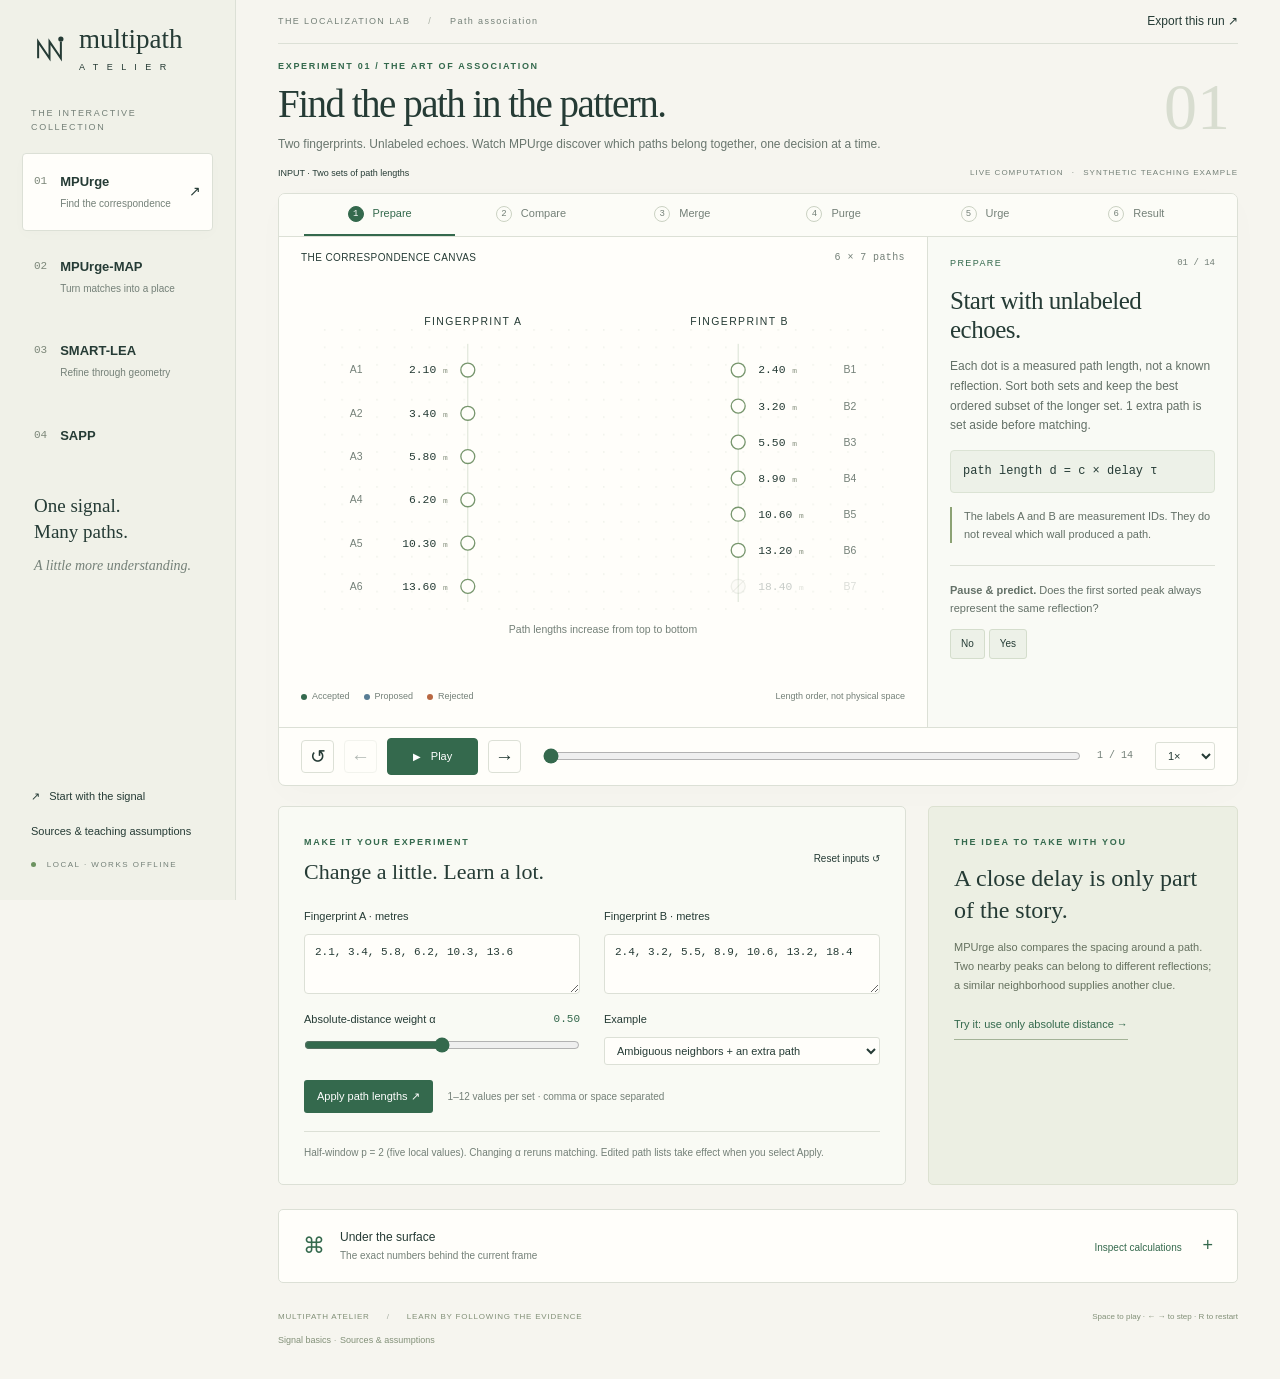
==== index.html @ 8315ceb4 "Publish interactive multipath algorithm visualizer" ====
<!DOCTYPE html>
<html lang="en">
<head>
<meta charset="utf-8"><meta name="viewport" content="width=device-width,initial-scale=1">
<meta name="description" content="An interactive, explainable laboratory for MPUrge, MPUrge-MAP, SMART-LEA and SAPP.">
<title>Multipath Atelier — an interactive localization lab</title>
<style>:root{--paper:#f6f5ef;--white:#fffefa;--ink:#253b35;--muted:#748078;--line:#dce0d6;--green:#34694d;--green-light:#e7eee2;--orange:#b86842;--blue:#587d94;--soft:#eef0e8;--serif:Georgia,'Times New Roman',serif;--sans:'Segoe UI',Arial,sans-serif;--mono:Consolas,'Courier New',monospace}*{box-sizing:border-box}body{margin:0;background:var(--paper);font-family:var(--sans);color:var(--ink);font-size:14px;line-height:1.55}button,input,select,textarea{font:inherit}button,a,input,select,summary{touch-action:manipulation}button{cursor:pointer}button{color:inherit}button:disabled{cursor:default;opacity:.35}a{color:inherit}button:focus-visible,a:focus-visible,input:focus-visible,select:focus-visible,summary:focus-visible,textarea:focus-visible,[role=button]:focus-visible{outline:3px solid #b86842;outline-offset:4px}button{border:0}button:hover:not(:disabled){filter:brightness(.94)}.sr-only{position:absolute;width:1px;height:1px;padding:0;overflow:hidden;clip:rect(0,0,0,0);white-space:nowrap}.skip{position:fixed;top:-100px;left:15px;padding:10px;background:white;z-index:100}.skip:focus{top:10px}.sidebar{position:fixed;inset:0 auto 0 0;width:236px;border-right:1px solid var(--line);display:flex;flex-direction:column;background:#f0f1e8;padding:37px 22px 24px;z-index:10}.brand{display:flex;align-items:center;gap:12px;text-decoration:none;margin:0 10px 62px;font-family:var(--serif);font-size:27px;line-height:1}.brand svg{width:35px;height:39px}.brand-sub{display:block;font:9px var(--sans);letter-spacing:3px;margin-top:9px}.nav-label{font-size:9px;letter-spacing:1.7px;color:var(--muted);margin:0 9px 18px}nav{display:grid;gap:7px}nav a{position:relative;display:flex;gap:13px;align-items:center;padding:18px 11px;text-decoration:none;border-radius:4px;border:1px solid transparent}nav a.active{background:var(--white);border-color:var(--line);box-shadow:0 4px 15px #253b3504}nav a:hover{background:#fffefa80}.nav-number{font:11px var(--mono);color:#7d887a;align-self:flex-start;padding-top:3px}nav b{display:block;font-size:13px;font-weight:600}nav small{font-size:10px;display:block;color:var(--muted);margin-top:4px}.nav-arrow{margin-left:auto;display:none}nav .active .nav-arrow{display:block}.sidebar-note{margin:48px 12px 25px}.mini-orbit{font-size:44px;color:#8e9e78;font-family:var(--serif)}.sidebar-note p{font:22px/1.35 var(--serif);margin:14px 0}.sidebar-note em{display:block;font-size:14px;color:var(--muted);margin-top:13px}.sidebar-bottom{margin-top:auto;padding:20px 9px 0;display:grid;gap:12px}.text-button{background:transparent;padding:3px 0;text-align:left;font-size:12px}.sidebar-bottom .text-button{font-size:11px}.offline{font-size:8px;letter-spacing:1.5px;color:var(--muted);margin-top:15px}.offline i{display:inline-block;width:5px;height:5px;border-radius:50%;background:#6c9360;margin-right:7px}main{margin-left:236px;padding:0 42px;max-width:1790px}.topbar{height:81px;border-bottom:1px solid var(--line);display:flex;align-items:center;justify-content:space-between;font-size:9px;letter-spacing:1.4px;color:var(--muted)}.slash{color:#a6aea2;padding:0 14px}.topbar button{color:var(--ink)}.intro{display:flex;align-items:center;justify-content:space-between;padding:33px 0 26px;gap:25px}.eyebrow{font-size:9px;letter-spacing:1.7px;color:var(--green);font-weight:600}.intro h1{font-family:var(--serif);font-size:48px;font-weight:400;letter-spacing:-1.5px;line-height:1.08;margin:13px 0 14px}.intro p{font-size:13px;color:#69766e;max-width:680px;margin:0;line-height:1.7}.chapter-index{font:86px/1 var(--serif);color:#d8ddd0;padding-right:8px}.lesson-meta{display:flex;justify-content:space-between;gap:15px;font-size:10px;margin-bottom:15px;color:var(--muted)}.lesson-meta>span:first-child{color:var(--ink)}.teaching-tag{font-size:8px;letter-spacing:1px}.teaching-tag span{padding:0 5px}.workspace{border:1px solid var(--line);background:var(--white);border-radius:7px;overflow:hidden;box-shadow:0 8px 35px #1e382c04}.phases{display:flex;border-bottom:1px solid var(--line);padding:0 25px;background:#fcfcf7;min-height:55px}.phase{background:transparent;flex:1;position:relative;display:flex;align-items:center;gap:9px;justify-content:center;font-size:11px;color:var(--muted);padding:16px 6px;border-bottom:2px solid transparent;white-space:nowrap}.phase .phase-dot{border:1px solid #cbd2c3;border-radius:50%;width:16px;height:16px;font:9px/14px var(--mono)}.phase.active{color:var(--green);border-bottom-color:var(--green)}.phase.active .phase-dot{background:var(--green);border-color:var(--green);color:#fff}.phase.complete .phase-dot{background:#e6ecdF;border-color:#e6ecdf}.stage-layout{display:grid;grid-template-columns:minmax(0,1fr) 310px;min-height:446px}.visual-panel{min-width:0;display:flex;flex-direction:column}.scene-header{display:flex;justify-content:space-between;gap:10px;padding:20px 25px 0;font-size:10px;font-weight:500;letter-spacing:.4px}.scene-header .mono{color:var(--muted);font-size:10px}.mono{font-family:var(--mono);font-variant-numeric:tabular-nums}.scene{flex:1;display:flex;align-items:center;padding:6px 10px;min-height:360px;overflow:hidden}.scene svg{width:100%;height:auto;max-height:400px;overflow:visible;display:block}.scene-footer{display:flex;justify-content:space-between;align-items:center;gap:12px;padding:10px 25px 18px;font-size:9px;color:var(--muted)}.scene-footer>span{max-width:180px;text-align:right}.legend{display:flex;gap:14px;flex-wrap:wrap}.legend span{display:inline-flex;align-items:center;gap:5px}.legend i{width:6px;height:6px;background:var(--green);border-radius:50%;display:inline-block}.legend .amber{background:var(--orange)}.legend .blue{background:var(--blue)}.legend .hollow{background:transparent;border:1px solid var(--ink)}.explanation{border-left:1px solid var(--line);background:#f9faf5;padding:25px 25px 20px;display:flex;flex-direction:column}.step-kicker{display:flex;justify-content:space-between;font-size:9px;letter-spacing:1.4px;color:var(--green);margin-bottom:23px}.step-kicker #stepCounter{font-family:var(--mono);color:var(--muted);letter-spacing:0}.explanation h2{font:27px/1.17 var(--serif);font-weight:400;margin:0 0 17px;letter-spacing:-.5px}.explanation p{font-size:12px;line-height:1.8;color:#637067;margin:0 0 15px}.formula{background:#edf1e8;border:1px solid #dbe3d4;border-radius:4px;padding:13px 14px;font:12px/1.7 var(--mono);margin:19px 0;overflow-wrap:anywhere}.formula small{display:block;font:10px/1.5 var(--sans);color:var(--muted);margin-top:7px}.reason{border-left:2px solid #8ca274;padding:0 0 0 12px;font-size:11px!important}.prediction{margin-top:auto;border-top:1px solid var(--line);padding-top:15px}.prediction:empty{border:0;padding:0}.prediction p{font-size:11px;margin:0 0 10px}.prediction button{background:#edf1e8;border:1px solid #d4ddcc;padding:6px 10px;margin:0 4px 5px 0;font-size:10px;border-radius:3px}.prediction .answer{font-size:11px;color:var(--green);margin-top:5px}.transport{border-top:1px solid var(--line);padding:13px 22px;display:flex;align-items:center;gap:10px}.icon-button{font-size:19px;border:1px solid var(--line);border-radius:4px;background:var(--white);width:33px;height:33px;display:inline-grid;place-items:center;line-height:1;flex-shrink:0}.play-button{border:1px solid var(--green);border-radius:4px;background:var(--green);color:white;font-size:11px;padding:9px 17px;min-width:91px;white-space:nowrap}.play-button span{font-size:10px;margin-right:7px}.scrubber{margin:0 12px;display:flex;gap:16px;align-items:center;flex:1;min-width:50px}.scrubber input{flex:1;min-width:10px}.scrubber span{font-size:10px;white-space:nowrap;color:var(--muted)}input[type=range]{accent-color:var(--green);height:16px;cursor:pointer;width:100%;margin:0}select{border:1px solid var(--line);background:var(--white);padding:6px 8px;border-radius:3px;color:var(--ink);font-size:11px}.below-grid{display:grid;grid-template-columns:minmax(0,1fr) 310px;gap:22px;margin-top:24px}.panel{border:1px solid var(--line);border-radius:5px;padding:23px 25px;background:#f9faf4}.section-heading{display:flex;align-items:center;justify-content:space-between;gap:10px;margin-bottom:21px}.panel h2{font:22px/1.3 var(--serif);font-weight:400;margin:7px 0 0}.section-heading button{font-size:10px;white-space:nowrap}.control-grid{display:grid;grid-template-columns:1fr 1fr;gap:17px 24px}.control{display:flex;flex-direction:column;gap:9px;font-size:11px}.control-title{display:flex;justify-content:space-between;gap:8px}.control-title output{font-family:var(--mono);color:var(--green)}.control textarea{resize:vertical;width:100%;min-height:60px;border:1px solid var(--line);background:var(--white);padding:9px 10px;border-radius:4px;font:11px/1.6 var(--mono);color:var(--ink)}.control .check-row{display:flex;align-items:center;gap:8px;height:23px}.check-row input{accent-color:var(--green)}.apply-row{display:flex;align-items:center;gap:15px;margin-top:15px}.apply-button{background:var(--green);color:white;padding:8px 13px;font-size:11px;border-radius:3px}.apply-row span{font-size:10px;color:var(--muted)}.experiment-note{color:var(--muted);font-size:10px;margin-top:18px;border-top:1px solid var(--line);padding-top:13px}.insight{background:#ecefe3;border-color:#dce1d1}.insight h2{font-size:24px;margin:12px 0}.insight p{color:#65715f;font-size:11px;line-height:1.75}.challenge-button{margin-top:10px;background:transparent;border-bottom:1px solid #a3b397;padding:0 0 6px;font-size:11px;text-align:left;color:var(--green)}.challenge-result:empty{display:none}#inputError{font-size:11px;color:#a34430;margin-top:10px}.inspector{border:1px solid var(--line);border-radius:5px;margin:24px 0 0;background:var(--white)}.inspector summary{list-style:none;cursor:pointer;display:flex;justify-content:space-between;align-items:center;gap:15px;padding:18px 24px}.inspector summary::-webkit-details-marker{display:none}.inspector summary>div{display:flex;align-items:center;gap:15px}.inspector-icon{font-size:22px;color:var(--green)}.inspector summary b{font-size:12px;font-weight:500;display:block}.inspector summary small{display:block;font-size:10px;color:var(--muted);margin-top:2px}.details-toggle{font-size:10px;color:var(--green)}.details-toggle span{font-size:18px;padding-left:18px}.inspector[open] .details-toggle span{display:inline-block;transform:rotate(45deg)}.numerical{border-top:1px solid var(--line);padding:24px;overflow:hidden}.numerical h3{font:22px var(--serif);margin:0 0 10px}.numerical p{font-size:12px;color:#637067}.numbers-grid{display:grid;grid-template-columns:minmax(0,1fr) minmax(210px,.7fr);gap:25px}.table-scroll{overflow:auto;max-height:370px}table{border-collapse:collapse;font:11px var(--mono);width:100%;text-align:right;white-space:nowrap}th{font:10px var(--sans);font-weight:500;background:#f0f3e9;position:sticky;top:0;z-index:1}th,td{border-bottom:1px solid #e3e6dd;padding:9px 10px}th:first-child,td:first-child{text-align:left}tr.active{background:#e3eddd}td button{width:100%;background:transparent;font:inherit;padding:2px 4px;color:var(--ink)}td.best{background:#dfead8}td.selected-cell{outline:2px solid var(--green);outline-offset:-2px}.metric-row{display:flex;gap:20px;flex-wrap:wrap;margin:18px 0}.metric{border-left:2px solid #a8b899;padding-left:12px}.metric strong{display:block;font:25px var(--serif)}.metric small{font-size:10px;color:var(--muted)}.code{font:11px/1.9 var(--mono);padding:15px;background:#f0f3e9;border-radius:4px;white-space:pre-wrap;overflow-wrap:anywhere}.pill{display:inline-block;background:#e3eddb;padding:3px 7px;border-radius:3px;font-size:10px}.debug-note{border-left:2px solid var(--orange);padding-left:14px;margin:16px 0}.inspect-select{display:flex;gap:10px;align-items:center;margin-bottom:16px;font-size:11px}footer{display:flex;justify-content:space-between;gap:12px;padding:28px 0;color:#829078;font-size:8px;letter-spacing:.8px}footer span:last-child{letter-spacing:0}dialog{border:1px solid var(--line);border-radius:8px;max-width:740px;width:calc(100% - 40px);background:var(--white);color:var(--ink);padding:25px 35px 35px;max-height:85vh;box-shadow:0 30px 100px #253b3520}dialog::backdrop{background:#1d302d70;backdrop-filter:blur(3px)}.dialog-top{display:flex;align-items:center;justify-content:space-between}.dialog-top button{background:transparent;border:0}dialog h2{font:34px/1.2 var(--serif);font-weight:400;margin:15px 0 24px}dialog h3{font:21px var(--serif);margin:26px 0 10px}dialog p,dialog li{font-size:13px;line-height:1.8;color:#627065}dialog code{font:11px var(--mono);overflow-wrap:anywhere}dialog a{color:var(--green);text-underline-offset:3px}.toast{position:fixed;bottom:24px;left:50%;transform:translate(-50%,15px);background:var(--ink);color:#fff;padding:12px 20px;border-radius:5px;font-size:12px;opacity:0;pointer-events:none;transition:.2s;z-index:30}.toast.visible{opacity:1;transform:translate(-50%,0)}svg text{font-family:var(--sans);fill:var(--ink)}svg .mono{font-family:var(--mono)}svg .small{font-size:11px;fill:var(--muted)}svg .axis-label{font-size:10px;fill:#8c978b}svg .node{cursor:pointer}svg .edge{stroke-dasharray:800;stroke-dashoffset:0;animation:draw .7s ease-out;fill:none}svg .candidate{stroke-dasharray:5 5;animation:flow 1.4s linear infinite}svg .appear{animation:appear .5s ease both}svg .ring{animation:ring .65s ease-out;transform-box:fill-box;transform-origin:center}.trajectory{stroke-dasharray:800;animation:draw 1s ease both}.move-point{animation:move-point .75s ease both}.diagram-link{cursor:pointer}.diagram-link:hover{filter:brightness(.8)}.selected-halo{fill:none;stroke:var(--orange);stroke-width:2;stroke-dasharray:3 3}.heat-cell{transition:fill .4s,opacity .4s}.svg-tooltip{font-size:10px}.empty-note{font:20px var(--serif);text-align:center;padding:50px;color:var(--muted)}.density-legend{font-size:10px}.bar{transition:width .5s}.muted{color:var(--muted)}.good{color:var(--green)}.bad{color:var(--orange)}.inline-heading{display:flex;align-items:center;justify-content:space-between;gap:15px}.inline-heading button{font-size:10px}.scroll-hint{font-size:9px;color:var(--muted)}.score-bar{display:inline-block;height:5px;background:#7f9c6d;max-width:120px;vertical-align:middle;border-radius:1px;margin-right:6px}
@keyframes draw{from{stroke-dashoffset:800}to{stroke-dashoffset:0}}@keyframes flow{to{stroke-dashoffset:-20}}@keyframes appear{from{opacity:0;transform:translateY(3px)}to{opacity:1;transform:translateY(0)}}@keyframes ring{from{opacity:0}to{opacity:1}}@keyframes move-point{from{transform:translate(var(--dx),var(--dy))}to{transform:translate(0,0)}}
@media(min-width:1650px){main{padding:0 64px}.stage-layout{grid-template-columns:minmax(0,1fr) 350px}.below-grid{grid-template-columns:minmax(0,1fr) 350px}.scene{min-height:410px}.scene svg{max-height:430px}.explanation{padding:30px}.intro h1{font-size:55px}}
@media(max-width:1200px){.sidebar{width:205px;padding:30px 13px 20px}.brand{font-size:24px}.brand svg{width:30px}main{margin-left:205px;padding:0 25px}.stage-layout{grid-template-columns:minmax(0,1fr) 270px}.below-grid{grid-template-columns:minmax(0,1fr) 270px}.explanation{padding:21px}.intro h1{font-size:41px}.phase{font-size:10px;gap:5px}.phases{padding:0 12px}.scene{min-height:345px}.scene-footer{padding:10px 17px 15px}.scene-footer>span{display:none}.chapter-index{font-size:70px}.panel{padding:21px}.teaching-tag{font-size:7px}.nav-number{font-size:10px}.nav-label{font-size:8px}.nav-arrow{font-size:12px}}
@media(max-width:1000px){.sidebar{position:relative;width:100%;height:auto;display:block;padding:20px 25px 0;border-right:0;border-bottom:1px solid var(--line)}.brand{margin:0 0 20px;font-size:25px}.brand svg{width:28px;height:30px}.brand-sub{font-size:7px;margin-top:6px}nav{display:flex;gap:10px}nav a{flex:1;padding:13px 10px;border-radius:4px 4px 0 0}.nav-label,.sidebar-note,.sidebar-bottom,.nav-arrow{display:none!important}nav a.active{border-bottom-color:var(--white)}main{margin-left:0;padding:0 25px}.topbar{height:60px}.intro{padding:27px 0}.stage-layout{grid-template-columns:minmax(0,1fr) 280px}.scene{min-height:355px}.below-grid{grid-template-columns:minmax(0,1fr) 280px}.chapter-index{font-size:65px}.numbers-grid{grid-template-columns:1fr 1fr}}
@media(max-width:720px){.sidebar{padding:18px 16px 0}.brand{font-size:22px;margin-bottom:16px}nav{gap:2px}nav a{padding:12px 6px;gap:6px}nav b{font-size:10px}nav small{display:none}.nav-number{font-size:8px;padding-top:2px}main{padding:0 16px}.topbar{font-size:7px;letter-spacing:.7px;height:52px}.topbar .slash{padding:0 6px}.topbar button{font-size:10px}.intro{padding:25px 0 20px}.intro h1{font-size:35px;max-width:460px}.intro p{font-size:12px}.chapter-index{display:none}.lesson-meta{font-size:9px;display:block}.teaching-tag{display:block;margin-top:5px;font-size:7px}.phases{padding:0 6px;overflow-x:auto}.phase{font-size:9px;padding:13px 6px}.phase-dot{display:none}.stage-layout{display:flex;flex-direction:column}.scene{min-height:260px;padding:0 4px}.scene svg{max-height:330px}.scene-header{padding:17px 17px 5px;font-size:10px}.explanation{border-left:0;border-top:1px solid var(--line);padding:20px;min-height:260px}.step-kicker{margin-bottom:13px}.explanation h2{font-size:25px;margin-bottom:12px}.formula{margin:12px 0}.prediction{margin-top:7px}.transport{padding:12px;gap:5px;flex-wrap:wrap}.icon-button{width:31px;height:31px}.play-button{min-width:76px;padding:8px 10px}.scrubber{margin:0 5px;gap:5px}.scrubber span{font-size:9px}.speed-label select{padding:5px 2px;font-size:10px}.below-grid{display:block;margin-top:18px}.panel{padding:20px;margin-bottom:16px}.control-grid{gap:16px}.inspector{margin-top:18px}.inspector summary{padding:15px}.inspector summary small{font-size:9px}.details-toggle{font-size:0}.details-toggle span{font-size:18px}.numerical{padding:17px}.numbers-grid{grid-template-columns:1fr}.panel h2{font-size:22px}.section-heading button{font-size:9px}footer{font-size:7px;line-height:1.8;display:block;padding:20px 0}footer>span{display:block}dialog{padding:20px}dialog h2{font-size:28px}.scene-footer{font-size:8px}.legend{gap:10px}.metric strong{font-size:22px}}
@media(prefers-reduced-motion:reduce){*,*::before,*::after{animation:none!important;transition:none!important;scroll-behavior:auto!important}}
@media print{.sidebar,.transport,.controls,.topbar button,.sidebar-bottom,footer,.below-grid,.phases{display:none}main{margin:0;padding:15px}.stage-layout{display:block}.explanation{border:0}.scene{height:400px}.inspector{break-before:page}.intro h1{font-size:30px}body{background:#fff}}
.sidebar{overflow-y:auto}.sidebar>*{flex-shrink:0}.selected-halo{pointer-events:none}.selection-summary{min-height:34px;margin:0 22px;padding:7px 0;border-top:1px solid var(--line);display:flex;justify-content:space-between;align-items:center;gap:12px;font:11px/1.45 var(--sans);color:var(--green)}.selection-summary:empty{border-color:transparent}.selection-summary .text-button{font-size:11px;white-space:nowrap;text-decoration:underline;text-underline-offset:3px}.legend .total{background:#2e4f3c;border-radius:0;width:16px;height:2px}.color-key{width:280px;max-width:100%;display:block}.color-key>span{font-size:10px}.color-ramp{height:7px;margin:6px 0 4px;background:linear-gradient(to right,rgb(243,246,232),rgb(76,117,70));border-radius:2px}.color-ticks{display:flex;justify-content:space-between;font:9px var(--mono);color:#53654f}.color-ticks b{font-weight:400}.legend .scale-note{font-size:10px;max-width:190px;line-height:1.4}.scene-footer{min-height:66px}.scene.static-frame *{animation:none!important;transition:none!important}#modalContent svg *{animation:none!important}.diagram-link:focus-visible{outline:2px solid #233e30;outline-offset:3px}.explanation{scrollbar-width:thin;scrollbar-color:#bdcbb1 transparent}.explanation:focus-visible{outline:2px solid var(--green);outline-offset:-3px}
@media(min-width:1001px) and (max-height:900px){.sidebar{padding-top:26px}.brand{margin-bottom:35px}.sidebar-note{margin:24px 12px 8px}.sidebar-note .mini-orbit{font-size:32px}.sidebar-note p{font-size:19px;margin:8px 0}.sidebar-bottom{padding-top:15px}.offline{margin-top:4px}.topbar{height:48px}.intro{padding:20px 0 17px}.intro h1{font-size:39px;margin:9px 0 10px}.intro p{font-size:12px;line-height:1.55}.chapter-index{font-size:66px}.lesson-meta{margin-bottom:12px;font-size:9px}.phases{min-height:43px}.phase{padding:11px 6px}.stage-layout{height:clamp(355px,calc(100vh - 303px),490px);min-height:0}.scene{min-height:0;padding:0 10px;overflow:hidden}.scene svg{max-height:100%;height:100%}.visual-panel{min-height:0}.scene-header{padding:13px 22px 6px}.scene-footer{padding:8px 22px 12px;min-height:56px}.explanation{overflow-y:auto;padding:20px 22px 16px}.step-kicker{margin-bottom:15px}.explanation h2{font-size:25px;margin-bottom:13px}.explanation p{line-height:1.65;margin-bottom:12px}.explanation .formula{margin:14px 0;padding:10px 12px}.prediction{margin-top:10px}.transport{padding:10px 22px}.below-grid{margin-top:20px}}
@media(min-width:1001px) and (max-height:720px){.sidebar-note{display:none}.brand{margin-bottom:25px}.intro{padding:14px 0}.intro h1{font-size:34px}.stage-layout{height:calc(100vh - 303px);min-height:320px}}
@media(min-width:721px) and (max-width:1100px){.stage-layout{grid-template-columns:minmax(0,1fr) 250px}.explanation{padding:18px}.scene-header{padding-left:15px;padding-right:15px}.selection-summary{margin:0 15px}.scene-footer{padding-left:15px;padding-right:15px}.chapter-index{display:none}.intro h1{font-size:35px}}
.control-grid{grid-template-columns:repeat(2,minmax(0,1fr))}.control select{width:100%;min-width:0}footer .text-button{font-size:9px;margin-top:8px}.inspect-select{flex-wrap:wrap}.inspector[open] summary{border-bottom:0}@media(max-width:480px){.control-grid{grid-template-columns:1fr}.section-heading{align-items:flex-start}.section-heading h2{font-size:21px}.control textarea{min-height:53px}.scene{min-height:235px}.scene svg text{font-size:13px}.scene svg text.small{font-size:10px}.scene svg text.axis-label{font-size:11px}}

@media(min-width:1001px) and (max-height:900px){.topbar{height:44px}.intro{padding-top:16px;padding-bottom:13px}.sidebar-note .mini-orbit{display:none}.sidebar-note{margin-top:20px}.sidebar-bottom{padding-bottom:5px}}

.selection-summary:empty{display:none}

@media(min-width:1001px){#scene svg text[font-size="8"],#scene svg text[font-size="9"],#scene svg text[font-size="10"],#scene svg text[font-size="11"],#scene svg .small,#scene svg .axis-label{font-size:12px}}
</style>
</head>
<body>
<a class="skip" href="#main">Skip to the experiment</a>
<aside class="sidebar">
  <a class="brand" href="#mpurge" aria-label="Multipath Atelier home"><svg viewBox="0 0 40 40" aria-hidden="true"><path d="M7 30V11l13 19V11l13 19V11" fill="none" stroke="currentColor" stroke-width="2.3"/><circle cx="33" cy="8" r="3" fill="currentColor"/></svg><span>multipath<span class="brand-sub">A T E L I E R</span></span></a>
  <div class="nav-label">THE INTERACTIVE COLLECTION</div>
  <nav aria-label="Algorithm lessons">
    <a href="#mpurge" data-lesson="mpurge"><span class="nav-number">01</span><span><b>MPUrge</b><small>Find the correspondence</small></span><span class="nav-arrow">↗</span></a>
    <a href="#map" data-lesson="map"><span class="nav-number">02</span><span><b>MPUrge-MAP</b><small>Turn matches into a place</small></span><span class="nav-arrow">↗</span></a>
    <a href="#smart" data-lesson="smart"><span class="nav-number">03</span><span><b>SMART-LEA</b><small>Refine through geometry</small></span><span class="nav-arrow">↗</span></a>
    <a href="#sapp" data-lesson="sapp"><span class="nav-number">04</span><span><b>SAPP</b></span><span class="nav-arrow">↗</span></a>
  </nav>
  <div class="sidebar-note"><span class="mini-orbit" aria-hidden="true">◎</span><p>One signal.<br>Many paths.<br><em>A little more understanding.</em></p></div>
  <div class="sidebar-bottom"><button id="fundamentals" class="text-button">↗ &nbsp; Start with the signal</button><button id="about" class="text-button">Sources & teaching assumptions</button><span class="offline"><i></i> LOCAL · WORKS OFFLINE</span></div>
</aside>
<main id="main">
  <header class="topbar"><span>THE LOCALIZATION LAB <span class="slash">/</span> <span id="breadcrumb">Path association</span></span><button id="export" class="text-button">Export this run <span aria-hidden="true">↗</span></button></header>
  <section class="intro"><div><div class="eyebrow" id="eyebrow"></div><h1 id="title"></h1><p id="subtitle"></p></div><div class="chapter-index" id="chapterIndex" aria-hidden="true"></div></section>
  <div class="lesson-meta"><span id="inputSummary"></span><span class="teaching-tag">LIVE COMPUTATION <span>·</span> SYNTHETIC TEACHING EXAMPLE</span></div>
  <section class="workspace" aria-label="Interactive algorithm walkthrough">
    <div id="phases" class="phases" aria-label="Algorithm phases"></div>
    <div class="stage-layout">
      <div class="visual-panel"><div class="scene-header"><span id="sceneTitle"></span><span id="sceneMeta" class="mono"></span></div><div id="scene" class="scene"></div><div id="selectionSummary" class="selection-summary" aria-live="polite"></div><div class="scene-footer"><div id="legend" class="legend"></div><span id="sceneHint"></span></div></div>
      <aside class="explanation" tabindex="0" aria-label="Current step explanation"><div class="step-kicker"><span id="phaseName"></span><span id="stepCounter"></span></div><div id="explanationContent" aria-live="polite" aria-atomic="true"></div><div id="prediction" class="prediction"></div></aside>
    </div>
    <div class="transport"><button id="restart" class="icon-button" aria-label="Restart walkthrough" title="Restart">↺</button><button id="previous" class="icon-button" aria-label="Previous step" title="Previous step (left arrow)">←</button><button id="play" class="play-button" aria-label="Play animation"><span aria-hidden="true">▶</span> Play</button><button id="next" class="icon-button" aria-label="Next step" title="Next step (right arrow)">→</button><div class="scrubber"><label class="sr-only" for="timeline">Walkthrough step</label><input id="timeline" type="range" min="0" max="10" value="0"><span id="timelineLabel" class="mono"></span></div><label class="speed-label"><span class="sr-only">Playback speed</span><select id="speed"><option value="4000">0.5×</option><option value="2200" selected>1×</option><option value="1100">2×</option></select></label></div>
  </section>
  <div class="below-grid">
    <section class="experiment panel"><div class="section-heading"><div><span class="eyebrow">MAKE IT YOUR EXPERIMENT</span><h2>Change a little. Learn a lot.</h2></div><button id="resetInputs" class="text-button">Reset inputs ↺</button></div><div id="controls"></div><div id="inputError" role="alert"></div><div class="experiment-note" id="experimentNote"></div></section>
    <section class="insight panel"><span class="eyebrow">THE IDEA TO TAKE WITH YOU</span><h2 id="takeawayTitle"></h2><p id="takeawayText"></p><button id="challenge" class="challenge-button"></button><p class="challenge-result" id="challengeResult" aria-live="polite"></p></section>
  </div>
  <details id="inspector" class="inspector"><summary><div><span class="inspector-icon">⌘</span><span><b>Under the surface</b><small>The exact numbers behind the current frame</small></span></div><span class="details-toggle">Inspect calculations <span aria-hidden="true">+</span></span></summary><div id="numerical" class="numerical"></div></details>
  <footer><span>MULTIPATH ATELIER <span class="slash">/</span> LEARN BY FOLLOWING THE EVIDENCE<br><button id="basicsFooter" class="text-button">Signal basics</button> · <button id="aboutFooter" class="text-button">Sources & assumptions</button></span><span>Space to play · ← → to step · R to restart</span></footer>
</main>
<dialog id="modal"><div class="dialog-top"><span class="eyebrow">FIELD NOTES</span><button id="closeModal" class="icon-button" aria-label="Close dialog">×</button></div><div id="modalContent"></div></dialog>
<div id="toast" class="toast" role="status"></div>
<noscript>This interactive laboratory needs JavaScript enabled. All calculations run locally in your browser.</noscript>
<script>const LAB_DATA = {"sources":[[1.2,1.1,0.0],[-1.2,1.1,0.0],[14.8,1.1,0.0],[1.2,-1.1,0.0],[1.2,10.9,0.0]],"survey":[[0.6,0.6],[1.7333333333333334,0.6],[2.866666666666667,0.6],[4.0,0.6],[5.133333333333334,0.6],[6.2666666666666675,0.6],[7.4,0.6],[0.6,1.8000000000000003],[1.7333333333333334,1.8000000000000003],[2.866666666666667,1.8000000000000003],[4.0,1.8000000000000003],[5.133333333333334,1.8000000000000003],[6.2666666666666675,1.8000000000000003],[7.4,1.8000000000000003],[0.6,3.0000000000000004],[1.7333333333333334,3.0000000000000004],[2.866666666666667,3.0000000000000004],[4.0,3.0000000000000004],[5.133333333333334,3.0000000000000004],[6.2666666666666675,3.0000000000000004],[7.4,3.0000000000000004],[0.6,4.2],[1.7333333333333334,4.2],[2.866666666666667,4.2],[4.0,4.2],[5.133333333333334,4.2],[6.2666666666666675,4.2],[7.4,4.2],[0.6,5.4],[1.7333333333333334,5.4],[2.866666666666667,5.4],[4.0,5.4],[5.133333333333334,5.4],[6.2666666666666675,5.4],[7.4,5.4]],"sets":[[0.7886428945845263,1.8262897556417752,1.842154566570928,14.22756136998018],[0.6985025856438192,1.781277039714762,2.978837864275424,10.292472641578877,13.068323429115788],[1.762036034189996,2.4088905415967474,4.1167338750530975,10.445660024959887,11.945454367818789],[2.8228102190934976,3.297629128364522,5.233201924245654,10.787595813876397],[3.9603640791087016,4.28112347367576,6.336016278905208,9.710152597287921,11.01476735478438,17.10239332247559],[5.104585674429426,5.355030166139722,7.492525114022604,8.55828753480501,11.532265470668593,17.09967924918077],[6.207322547806807,6.457065571496195,7.432272141879851,17.077992176151874],[0.9013424153370079,1.947585611278414,2.9749974356998,9.103121026057227,14.235824406292668],[0.8858292852396072,2.9704200549410604,3.018616806077464,9.12120530647611,13.090870448207514],[1.8246724208042977,3.360595769624946,4.128162277783872,9.21493736996828,11.961074413813675],[2.8781821575234297,4.024250317868607,5.235144532580643,9.55840288889567,10.806689464001668],[3.973490153601254,4.8784582489524615,6.39610707665627,9.649906611259336,9.917751851170578,17.389311116567963],[5.132574024065774,5.826344177236889,8.553278005976013,10.436875989884507,17.35043478375592],[6.207498837839152,6.857135002060386,7.410048066509213,8.600109162094096,11.014918416174384,17.39452426770339],[1.9818045683587144,2.6212139579373983,4.135936207527126,7.934171428049838,14.342188541743587],[1.9568865335554253,3.485840597690826,4.1046468426502996,7.930156658832775,13.194538413111896],[2.515670286463914,4.436971429081187,4.488939958125228,8.090529460936962,12.095662340648266],[3.3813227260249903,4.922693274073614,5.52566175646546,8.345349495309529,10.963863144457994],[4.335125627115221,5.659009889720149,6.587262951619979,8.815573477812052,9.861615767620764,17.664961414889305],[5.402295772757901,6.512617593606616,7.723054110095825,8.718957755715143,9.361403209280873,17.583048346204972],[6.505604838185826,7.438977763717561,7.65088676905427,10.027556320408674,17.527697107280577],[3.1593339184622358,3.5714523480603892,5.3344004448759215,6.766856495819878,14.540258759032502],[3.1395596942034625,4.242250943462766,5.3322667079814,6.75517336643306,13.43384441400872],[3.5405052866912823,5.122411561134398,5.526158692075805,6.888191737706595,12.365996363878386],[4.154155316305947,6.010042601928644,6.04417910198723,7.255986968425364,11.20168537343321],[4.971334385387227,6.621037338744766,7.025930336388511,7.819159619496737,10.15941134217418,17.985693123300365],[5.950150729705494,7.3388896681972176,8.379742609923015,9.025673332304715,17.819232136991015],[6.916508310272853,8.049741179183377,8.160518639948256,9.12456084481519,9.13814309626785,17.78821731235871],[4.299791595600873,4.649387110595834,5.535887340486044,6.571831815986533,14.835434062332988],[4.35751718865405,5.1927500202603385,5.50766743051415,6.497715719398308,13.72638519392116],[4.664911839563646,5.770269208510745,5.897892301207626,6.687700866946956,12.705379616967921],[5.140900418419647,6.182861454720841,6.743676215693483,7.0610592193024635,11.62352393861662],[5.8162416590316335,6.801216045301625,7.6017557876199655,7.624496112767034,10.547959142679034,18.08799958067867],[6.642416732942712,7.4677687495148595,8.24691108414497,8.623473822212,9.588160379352987,18.13531443550299],[7.555916058816592,8.253739070016247,8.563202245242392,8.952149542324937,18.16254639661156]],"model":{"anchors":[[1.2031493694317585,-1.0816674790006215,0.39173299334902817],[1.203837050672682,1.1007303231872068,1.563594805016708e-14],[14.800780849295055,1.1060440153875075,4.365389270468253e-06],[1.2115602231101787,10.899117428821633,0.35249978411884225],[-1.197520020235799,1.113042483012919,0.1197774933303994]],"softCounts":[[1.1070477803115957,0.9864697132054321,0.9903209572028163,3.997754881888942e-05,0.8868934479235037],[0.9915726878196838,0.9916735547488646,0.9904230868907286,0.9895355152250834,0.9868260169588057],[0.9986746262202583,0.9835200050504571,0.9907236301249815,0.9894081057331134,0.9882687390577829],[0.9916406835434,0.9915884965631632,0.5720255219213914,0.42239402916065755,0.9883707358365438],[0.9857655452385421,0.9994427511327292,0.9908365625619667,0.9901352255014039,0.9883153044311096],[1.0283924148595764,0.9582510764246254,0.992954989368072,0.9899597462212759,0.9862091282591885],[1.0202716674487342,0.9688995819464176,0.9843165963142764,0.0014043322095649991,0.0041059287784674745],[0.9939249123401234,0.9930773660621054,0.9903580084380074,0.9895743219198391,0.9832140689767861],[1.0781224948896164,0.9902494816527581,0.9904202291951472,0.9896801293520457,0.9117097280216224],[0.9969814996930086,0.9903610087666284,0.9904349547319448,0.9893287800017958,0.9830211497351038],[0.9924127878486921,0.990737663597698,0.9911070641824201,0.9887624973240585,0.9869999869074835],[0.9906732556536544,0.991493342318605,1.0640178746845221,0.9220479149103111,0.987912197061036],[0.9921717580370141,0.9884195104589344,0.9853172820316486,0.9897737983080953,0.006736708787856293],[0.9999683190664738,0.9911518624534085,0.9849653806422489,0.9902487559157951,0.9861026562515299],[0.9912458786564271,1.0029933726626286,0.9903728285236539,0.9896798917413359,0.9765636851056204],[0.9978463877164524,0.9910683784084243,0.9904043668998654,0.9896747274457609,0.9817188886559876],[1.0790930181066052,0.9900598966948975,0.9903951621653915,0.9896031659375537,0.9108858988309605],[1.0174132883302278,0.9907613195136987,0.9904465018462861,0.9893291783638604,0.9626196075081732],[0.9960195301511614,0.9908343318765053,0.9917334424462945,0.9889237936610943,0.9832140337175925],[0.9922680631002572,0.9906684412631549,1.0063128715834944,0.9773397960381377,0.9848536441453759],[0.9854496437633621,0.9840779603261135,1.004427591884068,0.9863866084961592,0.007822474824344821],[0.9912017607437573,1.0268556791918735,0.990412441649722,0.9892247441979575,0.9547202515072893],[0.993137483096564,0.9927426955109966,0.9904158617323505,0.9893275428830446,0.9845698879961435],[1.0241925181354465,0.9905282935338604,0.9901471709590798,0.9886137596733376,0.9583924272339848],[1.0807021889030202,0.9899375169591408,0.9901917846966051,0.9862402502444906,0.912897521734189],[1.0214155716489492,0.9903717557576958,0.9907527347183678,0.9916776734885584,0.9582771391990518],[0.9734008448124538,0.9899066732666628,0.9687923698419908,0.8146041113595263,0.21750094278287366],[1.0549600901340435,0.9864747119136096,0.9395628652360614,1.0372560915876154,0.9514765009516456],[0.9926176636715289,1.0783039638337288,0.9904199267412581,0.9849913197378953,0.90740665210013],[0.9899182826972571,0.9908516395885775,0.9902604446628364,0.9874668538648522,0.9956050938521247],[0.985255719106426,0.9863891802383561,0.9903204850090198,1.0297159673980596,0.9668899608423513],[1.0411787738582752,0.9907292294446652,0.990416586971071,0.9816014954775228,0.9512818895928746],[1.1079892141861207,0.990544629276115,0.9904438683932215,0.9707914387782336,0.9011506989922518],[1.0240726835698948,0.9933149573830938,0.9929544880093735,0.9814183263204483,0.9624782461918762],[0.9410083327840838,0.9879200250587303,1.0303562766777161,0.9800875556369276,0.029683844288640023]],"globalCounts":[1.0055776723983856,0.9856526779178689,0.973458090392617,0.9046830259623726,0.8277378897757829],"clutterRate":0.4789469815811416,"support":[35,35,35,32,30],"residual":[0.011638601971525553,0.014811115327897362,0.014210553781447643,0.018359507496366945,0.010171007822695532],"background":[[{"d":0.7886428945845263,"w":0.009221052199375683},{"d":1.8262897556417752,"w":0.005169473486171117},{"d":1.842154566570928,"w":0.00512353227869647},{"d":14.22756136998018,"w":0.009606983184478498}],[{"d":0.6985025856438192,"w":0.009422342968275035},{"d":1.781277039714762,"w":0.009261047484279777},{"d":2.978837864275424,"w":0.011141999891769509},{"d":10.292472641578877,"w":0.010402713184279402},{"d":13.068323429115788,"w":0.00955989586812387}],[{"d":1.762036034189996,"w":0.009186681154715829},{"d":2.4088905415967474,"w":0.008981315273746687},{"d":4.1167338750530975,"w":0.01126735580231012},{"d":10.445660024959887,"w":0.010260089953436136},{"d":11.945454367818789,"w":0.009531153541216541}],[{"d":2.8228102190934976,"w":0.008636260041748283},{"d":3.297629128364522,"w":0.008431292801692488},{"d":5.233201924245654,"w":0.011213384089494268},{"d":10.787595813876397,"w":0.005582772989722034}],[{"d":3.9603640791087016,"w":0.007717868713470404},{"d":4.28112347367576,"w":0.0075258381304513676},{"d":6.336016278905208,"w":0.011259066338547613},{"d":9.710152597287921,"w":0.009689072308399991},{"d":11.01476735478438,"w":0.010261606747865153},{"d":17.10239332247559,"w":0.9988813195302072}],[{"d":5.104585674429426,"w":0.00683188963085603},{"d":5.355030166139722,"w":0.006991598679376572},{"d":7.492525114022604,"w":0.011136157058649043},{"d":8.55828753480501,"w":0.00951142371199593},{"d":11.532265470668593,"w":0.01088082770930652},{"d":17.09967924918077,"w":0.9987141138969101}],[{"d":6.207322547806807,"w":0.006558130964055754},{"d":6.457065571496195,"w":0.006705623880798105},{"d":7.432272141879851,"w":0.00943860578177229},{"d":17.077992176151874,"w":0.9981970547524293}],[{"d":0.9013424153370079,"w":0.009398725684123218},{"d":1.947585611278414,"w":0.011092570660116473},{"d":2.9749974356998,"w":0.009191757525306259},{"d":9.103121026057227,"w":0.010377893126765634},{"d":14.235824406292668,"w":0.009609531144119707}],[{"d":0.8858292852396072,"w":0.009358177577086933},{"d":2.9704200549410604,"w":0.005184062697580252},{"d":3.018616806077464,"w":0.005310453559889074},{"d":9.12120530647611,"w":0.010263505337685023},{"d":13.090870448207514,"w":0.009550383057074863}],[{"d":1.8246724208042977,"w":0.00948407339387575},{"d":3.360595769624946,"w":0.009096664631545317},{"d":4.128162277783872,"w":0.010954894865666287},{"d":9.21493736996828,"w":0.010602369718691131},{"d":11.961074413813675,"w":0.009553295193541493}],[{"d":2.8781821575234297,"w":0.009383810573956394},{"d":4.024250317868607,"w":0.009192590246652463},{"d":5.235144532580643,"w":0.01116729778406421},{"d":9.55840288889567,"w":0.010484909277476064},{"d":10.806689464001668,"w":0.009570342843497583}],[{"d":3.973490153601254,"w":0.009383232579430084},{"d":4.8784582489524615,"w":0.009143952066982368},{"d":6.39610707665627,"w":0.011344900434384924},{"d":9.649906611259336,"w":0.0074848691348039734},{"d":9.917751851170578,"w":0.007034464154440809},{"d":17.389311116567963,"w":0.9993026490123326}],[{"d":5.132574024065774,"w":0.00926508106799732},{"d":5.826344177236889,"w":0.00904051771495588},{"d":8.553278005976013,"w":0.009501363823444402},{"d":10.436875989884507,"w":0.01035470552048553},{"d":17.35043478375592,"w":0.9992544417035482}],[{"d":6.207498837839152,"w":0.009192869924147279},{"d":6.857135002060386,"w":0.008508743762268919},{"d":7.410048066509213,"w":0.00906914632305407},{"d":8.600109162094096,"w":0.011278757319766167},{"d":11.014918416174384,"w":0.010265856832003935},{"d":17.39452426770339,"w":0.9990697176763775}],[{"d":1.9818045683587144,"w":0.009142079319847299},{"d":2.6212139579373983,"w":0.01072287474393339},{"d":4.135936207527126,"w":0.009240635197984532},{"d":7.934171428049838,"w":0.010265924704658255},{"d":14.342188541743587,"w":0.00959358122168272}],[{"d":1.9568865335554253,"w":0.0094470396306822},{"d":3.485840597690826,"w":0.010731745605526147},{"d":4.1046468426502996,"w":0.00909522094347271},{"d":7.930156658832775,"w":0.010270544923624936},{"d":13.194538413111896,"w":0.009563088552631516}],[{"d":2.515670286463914,"w":0.009428408582364916},{"d":4.436971429081187,"w":0.005193753884949057},{"d":4.488939958125228,"w":0.005320892153005069},{"d":8.090529460936962,"w":0.010293452885051584},{"d":12.095662340648266,"w":0.009574434124552205}],[{"d":3.3813227260249903,"w":0.009410856373121198},{"d":4.922693274073614,"w":0.009207557370405897},{"d":5.52566175646546,"w":0.010507518062703726},{"d":8.345349495309529,"w":0.010578012505851284},{"d":10.963863144457994,"w":0.009544413763553727}],[{"d":4.335125627115221,"w":0.009565151025869915},{"d":5.659009889720149,"w":0.009224458043217254},{"d":6.587262951619979,"w":0.01113717910415764},{"d":8.815573477812052,"w":0.010207261133428111},{"d":9.861615767620764,"w":0.009505215451144683},{"d":17.664961414889305,"w":0.9994529062816404}],[{"d":5.402295772757901,"w":0.009379744327183815},{"d":6.512617593606616,"w":0.009161473533181844},{"d":7.723054110095825,"w":0.011162101871328893},{"d":8.718957755715143,"w":0.00930478150542916},{"d":9.361403209280873,"w":0.00992991598436866},{"d":17.583048346204972,"w":0.9994395025222407}],[{"d":6.505604838185826,"w":0.009398898341219979},{"d":7.438977763717561,"w":0.006202958902076462},{"d":7.65088676905427,"w":0.006533072137572299},{"d":10.027556320408674,"w":0.010260044252352838},{"d":17.527697107280577,"w":0.9993019468682761}],[{"d":3.1593339184622358,"w":0.00850224887752444},{"d":3.5714523480603892,"w":0.009699208625280259},{"d":5.3344004448759215,"w":0.00921758544958093},{"d":6.766856495819878,"w":0.01043604369309019},{"d":14.540258759032502,"w":0.009553621570815582}],[{"d":3.1395596942034625,"w":0.009386269752601407},{"d":4.242250943462766,"w":0.011110474340991279},{"d":5.3322667079814,"w":0.009193417446500428},{"d":6.75517336643306,"w":0.010384908080781224},{"d":13.43384441400872,"w":0.009550861386329589}],[{"d":3.5405052866912823,"w":0.009514803888185855},{"d":5.122411561134398,"w":0.009830978619479284},{"d":5.526158692075805,"w":0.008463975824114359},{"d":6.888191737706595,"w":0.010319757807475965},{"d":12.365996363878386,"w":0.009818852337641255}],[{"d":4.154155316305947,"w":0.00949144525705248},{"d":6.010042601928644,"w":0.005166907429135687},{"d":6.04417910198723,"w":0.005249353661595518},{"d":7.255986968425364,"w":0.010206201474667331},{"d":11.20168537343321,"w":0.00976477040232691}],[{"d":4.971334385387227,"w":0.009624720814239613},{"d":6.621037338744766,"w":0.008458706083273355},{"d":7.025930336388511,"w":0.009663095981871846},{"d":7.819159619496737,"w":0.010517591861523784},{"d":10.15941134217418,"w":0.00955742885804016},{"d":17.985693123300365,"w":0.9995043953362087}],[{"d":5.950150729705494,"w":0.009437082728989805},{"d":7.3388896681972176,"w":0.009022165293838268},{"d":8.379742609923015,"w":0.008078418003012818},{"d":9.025673332304715,"w":0.00961532889594912},{"d":17.819232136991015,"w":0.9994918140379626}],[{"d":6.916508310272853,"w":0.00936420099102123},{"d":8.049741179183377,"w":0.005203762436437858},{"d":8.160518639948256,"w":0.005488636362191308},{"d":9.12456084481519,"w":0.005348829795589787},{"d":9.13814309626785,"w":0.005351707361839739},{"d":17.78821731235871,"w":0.9993946411570949}],[{"d":4.299791595600873,"w":0.008331882339194631},{"d":4.649387110595834,"w":0.008520729230656334},{"d":5.535887340486044,"w":0.010032253776714581},{"d":6.571831815986533,"w":0.009654569466752607},{"d":14.835434062332988,"w":0.00954581565376174}],[{"d":4.35751718865405,"w":0.009397305526139783},{"d":5.1927500202603385,"w":0.009028664532016523},{"d":5.50766743051415,"w":0.008397435113477673},{"d":6.497715719398308,"w":0.009200439203213076},{"d":13.72638519392116,"w":0.009704165123203464}],[{"d":4.664911839563646,"w":0.009932905122641692},{"d":5.770269208510745,"w":0.0062473080297523135},{"d":5.897892301207626,"w":0.006386642794639129},{"d":6.687700866946956,"w":0.00906158486776911},{"d":12.705379616967921,"w":0.009642451083447308}],[{"d":5.140900418419647,"w":0.009381718073402512},{"d":6.182861454720841,"w":0.009581864461362293},{"d":6.743676215693483,"w":0.008413181982952097},{"d":7.0610592193024635,"w":0.007703225116199928},{"d":11.62352393861662,"w":0.009545407683451914}],[{"d":5.8162416590316335,"w":0.009345560826178998},{"d":6.801216045301625,"w":0.010122711313957814},{"d":7.6017557876199655,"w":0.005152233018897602},{"d":7.624496112767034,"w":0.005144657176175661},{"d":10.547959142679034,"w":0.00972124456600728},{"d":18.08799958067867,"w":0.9994407944429405}],[{"d":6.642416732942712,"w":0.009284012656419198},{"d":7.4677687495148595,"w":0.009852656567087436},{"d":8.24691108414497,"w":0.007921566902646773},{"d":8.623473822212,"w":0.009364724857903657},{"d":9.588160379352987,"w":0.009679301523978499},{"d":18.13531443550299,"w":0.999486567359257}],[{"d":7.555916058816592,"w":0.009174750087509157},{"d":8.253739070016247,"w":0.007783289000545445},{"d":8.563202245242392,"w":0.006654372930184441},{"d":8.952149542324937,"w":0.007782197110667471},{"d":18.16254639661156,"w":0.9994149712133084}]],"parameters":{"source_count":5,"ransac_trials":5000,"ransac_batch":400,"inlier_scale_m":0.18,"minimum_support_fraction":0.25,"surface_separation_m":0.12,"association_scale_m":0.18,"field_length_m":1.1,"intensity_floor":0.015,"intensity_ceiling":1.8,"survival_alpha":6.0,"survival_beta":2.0,"clutter_shape":2.0,"clutter_prior_rate":1.0,"range_limit_m":25.0,"coarse_step_m":0.1,"refine_step_m":0.025,"decode":"posterior_median","posterior_temperature":1.0,"seed":42}},"provenance":{"seed":42,"synthetic":true,"training":"publication/sapp/src/sapp/fitting.py","note":"SAPP receives only surveyed positions and unlabeled path-length sets; ideal source coordinates are used only by the observation generator."}};</script>
<script>/* Numerical teaching engine. Reference paths and deliberate reductions are in About. */
(function (root) {
  'use strict';
  const sum = a => a.reduce((s, v) => s + v, 0);
  const mean = a => a.length ? sum(a) / a.length : 0;
  const dist = (a, b) => Math.hypot(a[0] - b[0], a[1] - b[1], (a[2] || 0) - (b[2] || 0));
  const clamp = (x, lo, hi) => Math.max(lo, Math.min(hi, x));
  const argmin = a => a.reduce((best, v, i) => v < a[best] ? i : best, 0);
  const ordered = values => values.map((d, id) => ({ d, id })).sort((a, b) => a.d - b.d || a.id - b.id);
  const copy = a => JSON.parse(JSON.stringify(a));
  function subset(longer, shorter) {
    const n = longer.length, m = shorter.length;
    const dp = Array.from({ length: m + 1 }, () => Array(n + 1).fill(Infinity));
    const take = Array.from({ length: m + 1 }, () => Array(n + 1).fill(false));
    dp[0].fill(0);
    for (let i = 1; i <= m; i++) for (let j = 1; j <= n; j++) {
      const choose = dp[i - 1][j - 1] + Math.abs(longer[j - 1].d - shorter[i - 1].d);
      take[i][j] = choose <= dp[i][j - 1];
      dp[i][j] = Math.min(choose, dp[i][j - 1]);
    }
    const ids = []; let i = m, j = n;
    while (i > 0 && j > 0) { if (take[i][j]) { ids.unshift(j - 1); i--; } j--; }
    return ids.map(id => longer[id]);
  }
  function patterns(a, width) {
    if (!a.length) return [];
    const tiny = Number.EPSILON * Math.max(a[a.length - 1].d - a[0].d, ...a.map(v => Math.abs(v.d)), 1) * 16;
    const pad = [...Array.from({ length: width }, (_, i) => a[0].d - tiny * (width - i)),
      ...a.map(v => v.d), ...Array.from({ length: width }, (_, i) => a[a.length - 1].d + tiny * (i + 1))];
    return a.map((v, i) => {
      const window = pad.slice(i, i + 2 * width + 1).map(d => d - v.d), pairs = [];
      for (let j = 0; j < window.length; j++) for (let k = j + 1; k < window.length; k++) pairs.push(Math.abs(window[j] - window[k]));
      return { window, pairs };
    });
  }
  function match(query, reference, opts = {}) {
    const { width = 2, alpha = .5, normalized = false } = opts;
    let q = ordered(query), r = ordered(reference);
    const originalQ = copy(q), originalR = copy(r), trace = [], accepted = [];
    if (q.length > r.length) q = subset(q, r);
    else if (r.length > q.length) r = subset(r, q);
    const droppedQ = originalQ.filter(a => !q.some(b => a.id === b.id));
    const droppedR = originalR.filter(a => !r.some(b => a.id === b.id));
    trace.push({ phase: 'prepare', q: copy(q), r: copy(r), accepted: [], candidates: [], droppedQ, droppedR });
    let round = 0;
    while (q.length && r.length) {
      round++;
      const pq = patterns(q, width), pr = patterns(r, width);
      const details = q.map((a, i) => r.map((b, j) => {
        const abs = Math.abs(a.d - b.d), terms = pq[i].pairs.map((v, k) => Math.abs(v - pr[j].pairs[k]));
        const pattern = sum(terms) / (normalized ? Math.max(terms.length, 1) : 1);
        return { abs, pattern, cost: alpha * abs + (1 - alpha) * pattern,
          qWindow: pq[i].window, rWindow: pr[j].window, terms, normalizer: normalized ? terms.length : 1 };
      }));
      const costs = details.map(row => row.map(d => d.cost));
      const rows = costs.map(argmin), cols = r.map((_, j) => argmin(costs.map(row => row[j])));
      const candidates = q.flatMap((a, i) => cols[rows[i]] === i ? [{ qi: a.id, ri: r[rows[i]].id,
        q: a.d, r: r[rows[i]].d, cost: costs[i][rows[i]], i, j: rows[i] }] : []).sort((a, b) => a.cost - b.cost || a.i - b.i || a.j - b.j);
      const base = { round, q: copy(q), r: copy(r), details, costs, rows, cols, droppedQ, droppedR };
      trace.push({ ...base, phase: 'cost', candidates: [], accepted: copy(accepted) });
      trace.push({ ...base, phase: 'merge', candidates: copy(candidates), accepted: copy(accepted) });
      const checked = [];
      for (const p of candidates) {
        const crossing = accepted.find(old => (p.q - old.q) * (p.r - old.r) < 0);
        const decision = { ...p, rejected: !!crossing, crossing: crossing || null };
        checked.push(decision);
        if (!crossing) accepted.push(p);
        trace.push({ ...base, phase: 'purge', candidates: copy(checked), active: decision, accepted: copy(accepted) });
      }
      q = q.filter((_, i) => !candidates.some(p => p.i === i));
      r = r.filter((_, j) => !candidates.some(p => p.j === j));
      trace.push({ ...base, phase: 'urge', remainingQ: copy(q), remainingR: copy(r), candidates: copy(checked), accepted: copy(accepted) });
    }
    trace.push({ phase: 'done', q: [], r: [], candidates: [], accepted: copy(accepted), droppedQ, droppedR });
    return { matches: accepted, trace, originalQ, originalR, droppedQ, droppedR, opts: { width, alpha, normalized } };
  }
  function mapLocalize(query, refs, k = 3, alpha = .7) {
    const ranked = refs.map((ref, id) => {
      const result = match(query, ref.delays, { width: 6, alpha, normalized: true });
      const count = result.matches.length;
      const coverage = count / Math.max(query.length, ref.delays.length, 1);
      const avg = count ? mean(result.matches.map(m => m.cost)) : Infinity;
      return { id, ...ref, result, count, coverage, avg, score: count ? avg / coverage : Infinity, weight: 0 };
    }).sort((a, b) => a.score - b.score || a.id - b.id);
    const chosen = ranked.filter(r => Number.isFinite(r.score)).slice(0, k);
    const norm = sum(chosen.map(r => 1 / Math.max(r.score, Number.EPSILON)));
    chosen.forEach(r => { r.weight = (1 / Math.max(r.score, Number.EPSILON)) / norm; });
    return { ranked, chosen, estimate: chosen.length ? [sum(chosen.map(r => r.xy[0] * r.weight)), sum(chosen.map(r => r.xy[1] * r.weight))] : null };
  }
  function leastSquares(anchors, ranges, start, max = 40) {
    let p = [...start], history = [], lambda = .001;
    const objective = p => sum(anchors.map((a, i) => (dist(p, a) - ranges[i]) ** 2));
    for (let iter = 0; iter < max; iter++) {
      let aa = lambda, bb = 0, cc = lambda, gx = 0, gy = 0;
      anchors.forEach((a, i) => {
        const d = Math.max(dist(p, a), 1e-9), x = (p[0] - a[0]) / d, y = (p[1] - a[1]) / d, e = d - ranges[i];
        aa += x * x; bb += x * y; cc += y * y; gx += x * e; gy += y * e;
      });
      const determinant = aa * cc - bb * bb;
      if (Math.abs(determinant) < 1e-12) break;
      const step = [(-cc * gx + bb * gy) / determinant, (bb * gx - aa * gy) / determinant];
      const next = [p[0] + step[0], p[1] + step[1]], before = objective(p), after = objective(next);
      if (after <= before) {
        history.push({ from: [...p], to: [...next], before, after, step }); p = next; lambda = Math.max(lambda / 3, 1e-9);
        if (Math.hypot(...step) < 1e-7) break;
      } else lambda *= 10;
    }
    return { position: p, history, residuals: anchors.map((a, i) => dist(p, a) - ranges[i]) };
  }
  function smart(query, sources, initial, iterations = 4) {
    let p = [...initial]; const rounds = [];
    for (let t = 0; t < iterations; t++) {
      const predicted = sources.map(s => dist(p, s));
      const association = match(query, predicted);
      if (association.matches.length < 3) { rounds.push({ initial: p, predicted, association, stopped: true }); break; }
      const anchors = association.matches.map(m => sources[m.ri]);
      const ranges = association.matches.map(m => m.q);
      const fit = leastSquares(anchors, ranges, p);
      rounds.push({ initial: p, predicted, association, anchors, ranges, fit });
      const delta = dist(p, fit.position); p = fit.position;
      if (delta < 1e-5) break;
    }
    return { rounds, estimate: p };
  }
  function studentCDF(x) {
    const u = x / Math.sqrt(3);
    return .5 + (Math.atan(u) + u / (1 + u * u)) / Math.PI;
  }
  function density(d, location, scale = .18, limit = 25) {
    const s = Math.max(scale, .01), z = (d - location) / s;
    const norm = Math.max(studentCDF((limit - location) / s) - studentCDF(-location / s), 1e-15);
    return (2 / (Math.PI * Math.sqrt(3) * s)) / ((1 + z * z / 3) ** 2) / norm;
  }
  function features(point, data, scale = .18) {
    const { model, survey } = data, h = model.parameters.field_length_m;
    const spatial = survey.map(p => Math.exp(-(dist(p, point) ** 2) / (2 * h * h)));
    const denominator = sum(spatial) + .5;
    const intensities = model.anchors.map((_, j) => clamp((sum(spatial.map((w, i) => w * model.softCounts[i][j])) + .5 * model.globalCounts[j]) / denominator, .015, 1.8));
    const bgCounts = model.background.map(row => sum(row.map(p => p.w)));
    const bgIntegral = (sum(bgCounts.map((v, i) => v * spatial[i])) + .5 * mean(bgCounts)) / denominator;
    return { point, spatial, denominator, intensities, ranges: model.anchors.map(a => dist(point, a)), integral: sum(intensities) + bgIntegral, bgIntegral, scale };
  }
  function scorePoint(observed, f, data, nuisance = {}) {
    const survival = nuisance.survival ?? .75, clutter = nuisance.clutter ?? 2, limit = 25;
    const source = observed.map(d => sum(f.ranges.map((r, j) => f.intensities[j] * density(d, r, f.scale, limit))));
    const background = observed.map(d => {
      const byRow = data.model.background.map(row => sum(row.map(p => p.w * density(d, p.d, f.scale, limit))));
      return (sum(byRow.map((v, i) => v * f.spatial[i])) + .5 * mean(byRow)) / f.denominator;
    });
    const lambda = source.map((s, i) => survival * (s + background[i]) + clutter / limit);
    const penalty = -survival * f.integral - clutter;
    return { score: penalty + sum(lambda.map(Math.log)), source, background, lambda, penalty, expectedCount: -penalty };
  }
  function geometricMedian(points, weights) {
    let p = [sum(points.map((v, i) => v[0] * weights[i])), sum(points.map((v, i) => v[1] * weights[i]))];
    for (let iter = 0; iter < 100; iter++) {
      // Modified Weiszfeld handles a candidate exactly at the current iterate.
      const distances = points.map(q => dist(q, p));
      let denom = 0, num = [0, 0], residual = [0, 0], coincidentWeight = 0;
      points.forEach((q, i) => {
        if (distances[i] < 1e-10) { coincidentWeight += weights[i]; return; }
        const w = weights[i] / distances[i]; denom += w; num[0] += w * q[0]; num[1] += w * q[1];
        residual[0] += w * (q[0] - p[0]); residual[1] += w * (q[1] - p[1]);
      });
      if (denom === 0) return p;
      const eta = Math.min(1, coincidentWeight / Math.max(Math.hypot(...residual), 1e-30));
      const next = [eta * p[0] + (1 - eta) * num[0] / denom, eta * p[1] + (1 - eta) * num[1] / denom];
      if (dist(next, p) < 1e-7) return next;
      p = next;
    }
    return p;
  }
  function sapp(query, data, options = {}) {
    const step = .25, points = [];
    for (let y = .5; y <= 5.5; y += step) for (let x = .5; x <= 7.5; x += step) points.push([x, y]);
    const fs = points.map(p => features(p, data, options.scale || .18));
    // Evaluate residual kernels once per survey row and observation, not per grid cell.
    const bgByRow = data.model.background.map(row => query.map(d => sum(row.map(p => p.w * density(d, p.d, options.scale || .18)))));
    const bgGlobal = query.map((_, j) => mean(bgByRow.map(row => row[j])));
    const survival = options.survival ?? .75, clutter = options.clutter ?? 2;
    const scores = fs.map(f => {
      const source = query.map(d => sum(f.ranges.map((r, j) => f.intensities[j] * density(d, r, f.scale))));
      const background = query.map((_, j) => (sum(f.spatial.map((w, i) => w * bgByRow[i][j])) + .5 * bgGlobal[j]) / f.denominator);
      const lambda = source.map((v, i) => survival * (v + background[i]) + clutter / 25);
      const penalty = -survival * f.integral - clutter;
      return { score: penalty + sum(lambda.map(Math.log)), source, background, lambda, penalty, expectedCount: -penalty };
    });
    const maxScore = Math.max(...scores.map(s => s.score)), raw = scores.map(s => Math.exp(s.score - maxScore));
    const weights = raw.map(w => w / sum(raw)), mode = argmin(scores.map(s => -s.score));
    return { points, fs, scores, weights, mode, estimate: geometricMedian(points, weights), step };
  }
  function observations(point, sources, noise = .08, missing = false, clutter = 0) {
    let q = sources.map((s, i) => Math.max(.01, dist(point, s) + noise * Math.sin(i * 5.31 + 1.1)));
    if (missing) q = q.filter((_, i) => i !== 1);
    for (let i = 0; i < clutter; i++) q.push(9.3 + 6.9 * i);
    return q.sort((a, b) => a - b);
  }
  const api = { sum, mean, dist, clamp, argmin, match, mapLocalize, leastSquares, smart, density, features, scorePoint, geometricMedian, sapp, observations };
  if (typeof module !== 'undefined' && module.exports) module.exports = api;
  else root.LabEngine = api;
})(typeof globalThis !== 'undefined' ? globalThis : this);
</script>
<script>(() => {
  'use strict';
  const E = LabEngine, $ = id => document.getElementById(id);
  const fmt = (v, n = 3) => Number.isFinite(v) ? (Math.abs(v)<.5*10**-n?0:Number(v)).toFixed(n) : '—';
  const xy = p => p ? `(${fmt(p[0], 2)}, ${fmt(p[1], 2)})` : 'unavailable';
  const esc = s => String(s).replace(/[&<>"']/g, c => ({'&':'&amp;','<':'&lt;','>':'&gt;','"':'&quot;',"'":'&#39;'}[c]));
  const colors = ['#537e61','#be794d','#678ba0','#a29a55','#907f9f'];
  const defaultQ = [2.1,3.4,5.8,6.2,10.3,13.6], defaultR = [2.4,3.2,5.5,8.9,10.6,13.2,18.4];
  const state = { lesson:'mpurge', t:0, playing:false, timer:null, speed:2200, q:[...defaultQ], r:[...defaultR], alpha:.5,
    point:[4.6,2.4], noise:.08, missing:false, clutter:0, k:3, initial:[3.8,2.8], scale:.18,
    selectedRef:null, selectedCandidate:null, cell:null, source:0, showTruth:true, answer:null };
  const meta = {
    mpurge: { n:'01', eyebrow:'THE ART OF ASSOCIATION', title:'Find the path in the pattern.', subtitle:'Two fingerprints. Unlabeled echoes. Watch MPUrge discover which paths belong together, one decision at a time.', breadcrumb:'Path association', phases:['Prepare','Compare','Merge','Purge','Urge','Result'],
      input:'INPUT · Two sets of path lengths', output:'OUTPUT · Consistent path pairs', takeaway:'A close delay is only part of the story.', take:'MPUrge also compares the spacing around a path. Two nearby peaks can belong to different reflections; a similar neighborhood supplies another clue.', challenge:'Try it: use only absolute distance →' },
    map: { n:'02', eyebrow:'FROM CORRESPONDENCE TO COORDINATES', title:'Let the fingerprints find you.', subtitle:'Follow a query across the survey map. See how match quality, coverage and weighted neighbors become a position.', breadcrumb:'Fingerprint positioning', phases:['Observe','Match & score','Rank','Weight','Locate'],
      input:'INPUT · Query + 12 surveyed fingerprints', output:'OUTPUT · A weighted position', takeaway:'A good match needs enough evidence.', take:'A reference with one excellent pair should not automatically beat a reference explaining almost the entire fingerprint. Coverage changes that comparison.', challenge:'Try it: keep only the best neighbor →' },
    smart: { n:'03', eyebrow:'POSITIONING AS A FEEDBACK LOOP', title:'A better guess, one circle closer.', subtitle:'Start with an approximate position. Predict the paths, associate the observations and let geometry move the estimate.', breadcrumb:'Geometric refinement', phases:['Initialize','Predict','Associate','Trilaterate','Repeat','Result'],
      input:'INPUT · Query + known virtual transmitters + initial position', output:'OUTPUT · A refined position', takeaway:'Geometry helps after association.', take:'The radius of each circle comes from a measured path. Assigning that path to the wrong virtual transmitter changes the problem the solver is trying to solve.', challenge:'Try it: begin farther from the receiver →' },
    sapp: { n:'04', eyebrow:'A PROBABILISTIC VIEW OF MULTIPATH', title:'Give every possible place a voice.', subtitle:'Explore how SAPP learns sources from a survey, models disappearing paths and turns a set of echoes into a position distribution.', breadcrumb:'Point-process inference', phases:['Survey','Sources','Intensity','Evidence','Posterior','Decode'],
      input:'INPUT · Survey-trained model + an unlabeled query', output:'OUTPUT · Position distribution + geometric median', takeaway:'Missing paths are evidence, too.', take:'SAPP scores both where peaks appear and how many peaks the model expected. Its count term prevents a candidate from winning simply by predicting many paths.', challenge:'Try it: remove a path and add clutter →' }
  };
  const refs = Array.from({length:12},(_,id) => { const p=[1+2*(id%4),1+2*Math.floor(id/4)]; return {xy:p,delays:E.observations(p,LAB_DATA.sources,.02),label:`R${id+1}`}; });
  let run, steps;
  const stage = (phase, title, text, formula, why, extra={}) => ({phase,title,text,formula,why,...extra});
  function matchText(s, result) {
    const a=s.active, count=result.originalQ.length, d=s.droppedQ.length+s.droppedR.length;
    if(s.phase==='prepare') return stage(0,'Start with unlabeled echoes.',`Each dot is a measured path length, not a known reflection. Sort both sets and keep the best ordered subset of the longer set. ${d ? `${d} extra path${d>1?'s are':' is'} set aside before matching.` : 'The two sets already have the same size.'}`,'path length d = c × delay τ','The labels A and B are measurement IDs. They do not reveal which wall produced a path.',{quiz:['Does the first sorted peak always represent the same reflection?','No','Yes','Correct. Order can change and paths can disappear; sorted rank is not a physical identity.']});
    if(s.phase==='cost') return stage(1,'Compare a path and its neighbors.',`Round ${s.round}: evaluate all ${s.q.length*s.r.length} possible pairs still in play. Mix the absolute path-length difference with the difference between local spacing patterns.`, `δ = ${fmt(result.opts.alpha,2)} × distance + ${fmt(1-result.opts.alpha,2)} × pattern`,'Open the inspector and select a cell to see its neighborhoods and exact cost. Smaller values indicate a closer match.');
    if(s.phase==='merge') return stage(2,'Make the choice mutual.',`${s.candidates.length} pair${s.candidates.length===1?' is':'s are'} mutual best matches. A chooses B as its cheapest partner, and B independently chooses A. Dashed links show these proposals.`, 'j = argmin δ[i, ·]\ni = argmin δ[·, j]','A one-way preference is not enough. Mutual choices make the correspondence one-to-one within this round.');
    if(s.phase==='purge') return stage(3,a.rejected?'This pair would cross. Reject it.':'This pair preserves the order.',`Consider A${a.qi+1} (${fmt(a.q,2)} m) and B${a.ri+1} (${fmt(a.r,2)} m), with cost ${fmt(a.cost)}. ${a.rejected?`Their ordering conflicts with accepted pair A${a.crossing.qi+1} ↔ B${a.crossing.ri+1}.`:'No previously accepted link has the opposite path-length ordering.'}`,'(dA − dA′) × (dB − dB′) ≥ 0',a.rejected?'The red link is excluded. A low numerical cost alone does not guarantee a consistent correspondence.':'The green link is retained. This is an ordering check, not proof that the physical reflection is correct.');
    if(s.phase==='urge') return stage(4,'Let the remaining paths try again.',`Remove both members of every mutual proposal, including rejected ones. ${s.remainingQ.length} path${s.remainingQ.length===1?' remains':'s remain'} in each set. ${s.remainingQ.length?'Rebuild their neighborhoods and recompute the costs.':'There are no remaining candidates.'}`,'remaining ← remaining ∖ proposed','The neighborhood changes after removal. A pair that was not a mutual choice can become one in the next round.');
    return stage(5,'A correspondence, with a reason.',`${s.accepted.length} pair${s.accepted.length===1?' survives':'s survive'} from ${count} paths in A and ${result.originalR.length} in B. These pairs can connect fingerprints across survey positions; consistent tracks can then support virtual-transmitter reconstruction.`, `mean accepted cost = ${fmt(E.mean(s.accepted.map(p=>p.cost)))}`,'This lesson visualizes the matching engine. Full multi-survey tracking and virtual-transmitter reconstruction are outside this walkthrough.');
  }
  function buildRun(reset=true) {
    pause(); state.cell=null; state.answer=null;
    if(reset) state.t=0;
    if(state.lesson==='mpurge') {
      run=E.match(state.q,state.r,{alpha:state.alpha});
      steps=run.trace.map(s=>({...matchText(s,run),scene:'match',matchState:s}));
    } else {
      const query=E.observations(state.point,LAB_DATA.sources,state.noise,state.missing,state.clutter);
      if(state.lesson==='map') {
        run={...E.mapLocalize(query,refs,state.k),query};
        steps=[stage(0,'Listen at an unknown position.',`The receiver observes ${query.length} unlabeled paths. We will compare them with fingerprints at 12 surveyed positions. The receiver truth is displayed only so you can judge the result.`, 'query = {d₁, d₂, …, dₙ}','The localizer sees the path lengths and the survey. It does not use the true receiver coordinates.',{scene:'room',mode:'observe'})];
        refs.forEach((ref,id)=> { const r=run.ranked.find(v=>v.id===id); steps.push(stage(1,`Ask reference ${ref.label}.`,`${r.count} pairs survive MPUrge. Their mean cost is ${fmt(r.avg)} and coverage is ${fmt(100*r.coverage,1)}%. Divide the cost by coverage to penalize partial explanations.`,`score = ${fmt(r.avg)} / ${fmt(r.coverage)}\n      = ${fmt(r.score)}`,'The pattern term is normalized here. Each reference runs its own full Merge–Purge–Urge loop; inspect a reference to follow that loop.',{scene:'room',mode:'score',ref:id})); });
        steps.push(stage(2,'Keep the strongest explanations.',`Rank the 12 reference scores from low to high. Select the best ${run.chosen.length} reference${run.chosen.length===1?'':'s'}; the others contribute no coordinate weight.`,`selected = ${run.chosen.map(r=>r.label).join(', ')}`,'A score is a dissimilarity, not a calibrated probability.',{scene:'room',mode:'rank',quiz:['With k = 1, can the estimate fall between reference points?','No','Yes','Correct. A single selected reference has weight one, so its coordinates are the estimate.']}));
        steps.push(stage(3,'Let better matches pull harder.',`Convert each selected score into an inverse-score weight. Normalize the weights so they sum to one. ${run.chosen[0].label} contributes ${fmt(run.chosen[0].weight*100,1)}% of the weighted position.`, 'wᵢ = (1 / scoreᵢ) / Σⱼ(1 / scoreⱼ)','The strongest reference has the largest influence. Increase k to see how additional neighbors move the estimate.',{scene:'room',mode:'weight'}));
        steps.push(stage(4,'Meet at the weighted position.',`The coordinate average is ${xy(run.estimate)} m. In this synthetic example its distance to the receiver truth is ${fmt(E.dist(run.estimate,state.point))} m.`, 'x̂ = Σᵢ wᵢ xᵢ','The weighted estimate can lie between surveyed locations. Its error in this scene is not a benchmark result.',{scene:'room',mode:'final'}));
      } else if(state.lesson==='smart') {
        run={...E.smart(query,LAB_DATA.sources,state.initial),query};
        steps=[stage(0,'Begin with an imperfect guess.',`Our starting position is ${xy(state.initial)} m. Five ideal image sources are supplied in this teaching scene. The actual receiver remains hidden from the optimizer.`, 'x₀ = initial position','A practical system needs calibrated or reconstructed virtual transmitters. Here they are known exactly so you can isolate the refinement loop.',{scene:'room',mode:'smart',position:state.initial,round:0})];
        run.rounds.forEach((r,idx)=> {
          steps.push(stage(1,`Predict from guess ${idx+1}.`,`Measure the geometric distance from ${xy(r.initial)} to every virtual transmitter. These predicted path lengths carry source identities; the query paths do not.`, 'd̃ⱼ = ‖x − VTⱼ‖','The dashed rays are predictions from the current guess, not new measurements.',{scene:'room',mode:'predict',position:r.initial,round:idx,quiz:['Does a smaller range residual always mean less position error?','No','Yes','Correct. A wrong association can fit well numerically while placing the receiver in the wrong location.']}));
          steps.push(stage(2,'Attach measurements to sources.',`MPUrge associates ${r.association.matches.length} measured paths with predicted paths. The source identity of each prediction transfers to its matched measurement.`, 'measured path ↔ predicted range ↔ VT','Open the inspector to replay this association or examine every residual.',{scene:'room',mode:'associate',position:r.initial,round:idx}));
          if(r.stopped) { steps.push(stage(5,'Too few constraints to continue.',`Only ${r.association.matches.length} pairs survived. This 2D walkthrough requires at least three. The last position is retained.`, 'accepted pairs < 3 → stop','Having three pairs is necessary here; degenerate geometry can still make positioning ambiguous.',{scene:'room',mode:'smart',position:r.initial,round:idx})); return; }
          const history=r.fit.history;
          if(!history.length) steps.push(stage(3,'The fitted position is stationary.','The least-squares solver found no improving update for these associations.','minₓ Σⱼ (‖x − VTⱼ‖ − dⱼ)²','The objective measures range disagreement, not distance to the true receiver.',{scene:'room',mode:'solve',position:r.fit.position,round:idx}));
          history.forEach((h,i)=>steps.push(stage(3,`Move toward the circle intersections.`,`Iteration ${idx+1}, solver update ${i+1}: the sum of squared range residuals changes from ${fmt(h.before,5)} to ${fmt(h.after,5)} m². The position moves to ${xy(h.to)} m.`, 'minₓ Σⱼ (‖x − VTⱼ‖ − dⱼ)²','Circles use measured ranges. With noise or wrong associations, they need not share an intersection; least squares finds a compromise.',{scene:'room',mode:'solve',position:h.to,from:h.from,round:idx,inner:i})));
          steps.push(stage(4,'Feed the new guess back in.',`Position changed by ${fmt(E.dist(r.initial,r.fit.position),6)} m. ${idx<run.rounds.length-1?'Predict fresh ranges and reassociate before the next fit.':'The configured stopping condition has been reached.'}`, 'predict → associate → fit → repeat','An improved numerical fit does not always imply a better physical location. Initial position and association quality still matter.',{scene:'room',mode:'smart',position:r.fit.position,round:idx}));
        });
        if(!run.rounds.at(-1)?.stopped) steps.push(stage(5,'Inspect the position you reached.',`After ${run.rounds.length} outer iterations, the estimate is ${xy(run.estimate)} m. The teaching-only truth comparison gives an error of ${fmt(E.dist(run.estimate,state.point))} m.`, `x̂ = ${xy(run.estimate)} m`,'Try starting farther away. The same observations can lead to different associations and a different final solution.',{scene:'room',mode:'final',position:run.estimate,round:run.rounds.length-1}));
      } else {
        run={...E.sapp(query,LAB_DATA,{scale:state.scale}),query};
        state.selectedCandidate=E.argmin(run.points.map(p=>E.dist(p,[4.5,2.5])));
        const m=LAB_DATA.model;
        steps=[stage(0,'Survey first. Localize later.',`At 35 known positions, collect sets of path lengths without reflection labels. The fitted model in this file was learned from these survey sets using the project's SAPP implementation.`, 'training data = {(positionᵢ, delay setᵢ)}','Survey training is precomputed and replayed here. Query generation, scoring and position decoding run live in your browser.',{scene:'room',mode:'survey'})];
        m.anchors.forEach((a,i)=>steps.push(stage(1,`Discover source ${i+1} from consensus.`,`The fitted source at (${fmt(a[0],2)}, ${fmt(a[1],2)}, |h|=${fmt(a[2],2)}) predicts a nearby observed path at ${m.support[i]} of 35 survey positions. Its retained discovery residual is ${fmt(m.residual[i],4)} m.`, 'ρⱼ(x) = √((x−aⱼ)² + (y−bⱼ)² + hⱼ²)','Training proposes sources from triples of survey measurements, scores their support, then refines them. These are the actual retained fit outputs, not individual RANSAC trials.',{scene:'room',mode:'discover',source:i})));
        steps.push(stage(2,'Share responsibility for each peak.','During training, each peak contributes softly to source counts or clutter. Ambiguous peaks can share responsibility; no hard one-to-one match is forced.', 'rⱼ = νⱼ k(d | ρⱼ) / [κ/L + Σₖ νₖ k(d | ρₖ)]','Soft counts estimate expected peaks per source. Their sums need not be integers.',{scene:'room',mode:'responsibility'}));
        steps.push(stage(2,'Learn where a source is visible.','Smooth the learned source counts across nearby survey positions. The heatmap shows the expected count from the selected source, before query survival is applied.', 'νⱼ(x) = spatially smoothed soft counts','A source can be strong in one part of the room and weak elsewhere. Select a different source in the inspector to compare.',{scene:'room',mode:'visibility'}));
        steps.push(stage(2,'Keep what geometry did not explain.','Survey peaks with residual responsibility build a spatially weighted delay density b(d | x). The amber curve preserves repeatable structure left unexplained by the fitted sources.', 's(d | x) = Σⱼ νⱼ(x) k(d | ρⱼ(x)) + b(d | x)','Residual survey density and uniform query clutter are different components. The inspector displays both.',{scene:'density',mode:'background'}));
        steps.push(stage(3,'A new set of echoes arrives.',`The current query contains ${query.length} paths. For each candidate position, combine the learned source and residual densities, then allow for survival and extra clutter.`, 'λ(d | x) = 0.75 s(d | x) + 2 / 25','This reproduces the package’s fixed-nuisance likelihood: survival 6/(6+2), clutter 2/1, and observation window [0,25] m.',{scene:'density',mode:'density'}));
        steps.push(stage(3,'Charge for the paths you expect.','Begin with the negative integrated intensity. A candidate expecting many detections receives a larger negative term before any observed peak adds evidence.', 'ℓ₀(x) = −0.75 ∫s(d | x) dd − 2','This is the Poisson count penalty. Removing it changes the model; it is not an optional normalization constant.',{scene:'room',mode:'evidence',used:0,quiz:['Can a position lose score for predicting too many peaks?','Yes','No','Correct. The negative integrated intensity penalizes excess expected detections.']}));
        query.forEach((d,i)=>steps.push(stage(3,`Add evidence from peak ${i+1}.`,`Evaluate the intensity at ${fmt(d)} m for every candidate. Add its logarithm to the running score. The map now includes ${i+1} of ${query.length} observed peaks.`, `ℓ${i+1}(x) = ℓ${i}(x) + log λ(${fmt(d)} | x)`,'A peak supports positions whose predicted intensity is high at its delay. This updates all candidates rather than selecting one path pairing.',{scene:'room',mode:'evidence',used:i+1,peak:i})));
        steps.push(stage(4,'Normalize the competing explanations.',`Turn the complete log scores on ${run.points.length} equally spaced candidates into weights. Subtract the largest log score before exponentiation for numerical stability.`, 'pᵢ = exp(ℓᵢ − max ℓ) / Σⱼ exp(ℓⱼ − max ℓ)','This is a discrete posterior under a uniform candidate prior. Multiple bright regions indicate remaining ambiguity.',{scene:'room',mode:'posterior',used:query.length}));
        steps.push(stage(5,'Choose the geometric median.',`Find the position minimizing posterior expected Euclidean distance: ${xy(run.estimate)} m. The cross marks the highest-weight candidate; the green ring is the geometric median.`, 'x̂ = argminₓ Σᵢ pᵢ ‖x − xᵢ‖','The median summarizes the distribution. It need not coincide with the mode or the coordinate-wise median.',{scene:'room',mode:'final',used:query.length}));
      }
    }
    state.t=Math.min(state.t,steps.length-1);
    renderAll();
  }
  function svg(content, label, extra='') { return `<svg viewBox="0 0 720 405" role="img" aria-label="${esc(label)}" ${extra}><defs><pattern id="dotgrid" width="20" height="20" patternUnits="userSpaceOnUse"><circle cx="1" cy="1" r=".65" fill="#dce2d5"/></pattern><clipPath id="plotClip"><rect x="45" y="30" width="630" height="335"/></clipPath></defs>${content}</svg>`; }
  function matchDiagram(result,s) {
    const oq=result.originalQ,or=result.originalR;
    const y=(i,n)=>87+i*(248/Math.max(1,n-1));
    const pos=(id,arr)=>y(arr.findIndex(p=>p.id===id),arr.length);
    let out=`<rect x="32" y="37" width="656" height="328" rx="6" fill="url(#dotgrid)"/><text x="155" y="35" font-size="11" letter-spacing="1.6">FINGERPRINT A</text><text x="460" y="35" font-size="11" letter-spacing="1.6">FINGERPRINT B</text><line x1="205" x2="205" y1="57" y2="353" stroke="#d5decf"/><line x1="515" x2="515" y1="57" y2="353" stroke="#d5decf"/>`;
    const accepted=s.accepted||[];
    accepted.forEach(p=>{out+=`<path class="edge" d="M205 ${pos(p.qi,oq)} C320 ${pos(p.qi,oq)} 400 ${pos(p.ri,or)} 515 ${pos(p.ri,or)}" stroke="#729467" stroke-width="2.1"/>`;});
    if(s.phase==='cost') (s.q||[]).forEach(q=>(s.r||[]).forEach(r=>{out+=`<line x1="205" y1="${pos(q.id,oq)}" x2="515" y2="${pos(r.id,or)}" stroke="#8f9d86" opacity=".13"/>`;}));
    (s.candidates||[]).forEach(p=>{
      if(accepted.some(a=>a.qi===p.qi&&a.ri===p.ri)&&!p.rejected) return;
      const yy=pos(p.qi,oq),ry=pos(p.ri,or),c=p.rejected?'#b86842':'#678ba0';
      out+=`<path class="${p.rejected?'edge':'candidate'}" d="M205 ${yy} C320 ${yy} 400 ${ry} 515 ${ry}" stroke="${c}" stroke-width="${p.rejected?2.5:2}" fill="none"/>`;
      if(p.rejected)out+=`<circle cx="360" cy="${(yy+ry)/2}" r="10" fill="#fff9ef"/><text x="360" y="${(yy+ry)/2+4}" text-anchor="middle" font-size="15" fill="#b86842">×</text>`;
    });
    [oq,or].forEach((arr,side)=>arr.forEach((p,i)=>{
      const drop=(side?result.droppedR:result.droppedQ).some(d=>d.id===p.id), matched=accepted.some(a=>(side?a.ri:a.qi)===p.id), x=side?515:205, yy=y(i,arr.length);
      const active=s.active&&(side?s.active.ri:s.active.qi)===p.id;
      const remaining=s.phase==='urge'?(side?s.remainingR:s.remainingQ):null;
      const dim=remaining&&!remaining.some(v=>v.id===p.id)&&!matched;
      out+=`<g opacity="${(drop||dim)?0.25:1}" class="appear"><circle cx="${x}" cy="${yy}" r="${active?11:8}" fill="${drop?'#f6f5ef':matched?'#567d50':'#fffefa'}" stroke="${drop?'#bcc3b6':active&&s.active.rejected?'#b86842':'#77966d'}" stroke-width="${active?2.5:1.5}"/>${matched?`<circle cx="${x}" cy="${yy}" r="2.6" fill="#fffefa"/>`:''}<text x="${side?x+23:x-23}" y="${yy+4}" text-anchor="${side?'start':'end'}" class="mono" font-size="13">${fmt(p.d,2)} <tspan fill="#889280" font-size="9">m</tspan></text><text x="${side?643:77}" y="${yy+4}" class="small" text-anchor="middle">${side?'B':'A'}${p.id+1}</text>${drop?`<line x1="${x-7}" y1="${yy+7}" x2="${x+7}" y2="${yy-7}" stroke="#8f9889"/>`:''}</g>`;
    }));
    if(s.active)out+=`<rect x="280" y="370" width="160" height="25" rx="3" fill="${s.active.rejected?'#f4e6dc':'#eaf0e3'}"/><text x="360" y="387" text-anchor="middle" font-size="10">A${s.active.qi+1} ↔ B${s.active.ri+1} · ${s.active.rejected?'REJECTED':'ACCEPTED'}</text>`;
    else out+=`<text x="360" y="388" text-anchor="middle" class="small">${s.phase==='done'?`${accepted.length} accepted pairs · ${result.droppedQ.length+result.droppedR.length} pruned before matching`:'Path lengths increase from top to bottom'}</text>`;
    return svg(out,'Path correspondence diagram, with measured lengths and current accepted or rejected links');
  }
  function patternDiagram(result,s) {
    let [i,j]=state.cell||[0,s.rows[0]];i=E.clamp(i,0,s.q.length-1);j=E.clamp(j,0,s.r.length-1);
    const d=s.details[i][j],values=[...d.qWindow,...d.rWindow],low=Math.min(0,...values),high=Math.max(0,...values),span=Math.max(high-low,.0001);
    const X=v=>120+(v-low)/span*485;
    let out=`<rect x="35" y="45" width="650" height="276" rx="5" fill="url(#dotgrid)"/><text x="360" y="30" text-anchor="middle" font-size="12">Compare the spacing around A${s.q[i].id+1} and B${s.r[j].id+1}</text><line x1="${X(0)}" y1="66" x2="${X(0)}" y2="298" stroke="#9cae91" stroke-dasharray="4 4"/><text x="${X(0)}" y="63" text-anchor="middle" class="small">center each path at zero</text>`;
    [d.qWindow,d.rWindow].forEach((window,row)=>{
      const y=row?248:141,c=row?'#678ba0':'#61824e';
      out+=`<text x="62" y="${y-9}" font-size="12">${row?'B'+(s.r[j].id+1):'A'+(s.q[i].id+1)}</text><text x="62" y="${y+8}" class="mono" font-size="9">${fmt(row?s.r[j].d:s.q[i].d,2)} m</text><line x1="116" y1="${y}" x2="610" y2="${y}" stroke="#a8b69e"/>`;
      const groups=[];window.forEach(v=>{const old=groups.find(g=>Math.abs(g.v-v)<1e-6);if(old)old.n++;else groups.push({v,n:1});});
      // Keep ticks at their true coordinates; spread labels and connect them with leaders.
      const gap=65, positions=groups.map(g=>X(g.v));
      for(let k=1;k<positions.length;k++)positions[k]=Math.max(positions[k],positions[k-1]+gap);
      if(positions.at(-1)>620){positions[positions.length-1]=620;for(let k=positions.length-2;k>=0;k--)positions[k]=Math.min(positions[k],positions[k+1]-gap);}
      groups.forEach((g,k)=>{const label=fmt(g.v,span<.1?3:2)+(g.n>1?` ×${g.n}`:'');out+=`<line x1="${X(g.v)}" y1="${y-30}" x2="${X(g.v)}" y2="${y}" stroke="${c}" stroke-width="2"/><circle class="appear" cx="${X(g.v)}" cy="${y-30}" r="${Math.abs(g.v)<1e-6?6:4}" fill="${c}"/><path d="M${X(g.v)} ${y+3}L${positions[k]} ${y+14}" stroke="${c}" stroke-width=".6" opacity=".55"/><text class="pattern-value mono" x="${positions[k]}" y="${y+27}" text-anchor="middle" font-size="11">${label}</text>`;});
      out+=`<path d="M${X(window[0])} ${y-48}v-6H${X(window.at(-1))}v6" fill="none" stroke="${c}" stroke-width="1.3"/><text x="${(X(window[0])+X(window.at(-1)))/2}" y="${y-61}" text-anchor="middle" class="mono" font-size="10">outer gap ${fmt(window.at(-1)-window[0],2)} m</text>`;
    });
    out+=`<text x="360" y="307" text-anchor="middle" class="small">Relative path length (m) · repeated boundary padding is grouped as ×n</text><rect x="55" y="337" width="610" height="49" rx="4" fill="#edf1e7"/><text x="80" y="358" font-size="9">ABSOLUTE DIFFERENCE</text><text x="80" y="375" class="mono" font-size="12">${fmt(d.abs)} m</text><text x="290" y="358" font-size="9">PATTERN DIFFERENCE</text><text x="290" y="375" class="mono" font-size="12">${fmt(d.pattern)} m</text><text x="510" y="358" font-size="9">COMBINED COST</text><text x="510" y="375" class="mono" font-size="12">${fmt(d.cost)}</text>`;
    return svg(out,'Actual relative neighborhood spacings for the selected candidate pair, with absolute difference, pattern difference and combined cost');
  }
  function transform(extended=false) {
    const bounds=extended?[-2.6,15.7,-2.2,11.7]:[-.5,8.5,-.3,6.3];
    const scale=Math.min(630/(bounds[1]-bounds[0]),335/(bounds[3]-bounds[2]));
    const ox=360-(bounds[0]+bounds[1])/2*scale, oy=199+(bounds[2]+bounds[3])/2*scale;
    return {x:v=>ox+v*scale,y:v=>oy-v*scale,s:scale,bounds};
  }
  function pointMark(t,p,{color='#34694d',label='',type='dot',size=6,extra='',move=null,labelDx=10,labelDy=-10,anchor='start'}={}) {
    const x=t.x(p[0]),y=t.y(p[1]);
    const motion=move?`class="move-point" style="--dx:${t.x(move[0])-x}px;--dy:${t.y(move[1])-y}px"`:'';
    return `<g pointer-events="none" ${motion} ${extra}>${type==='cross'?`<path d="M${x-5} ${y-5}l10 10m-10 0l10-10" stroke="${color}" stroke-width="2"/>`:`<circle cx="${x}" cy="${y}" r="${size}" fill="${type==='hollow'?'#fffefa':color}" stroke="${color}" stroke-width="2"/>`}${label?`<text x="${x+labelDx}" y="${y+labelDy}" text-anchor="${anchor}" font-size="10" style="fill:${color};paint-order:stroke;stroke:#fffefa;stroke-width:3;stroke-linejoin:round">${esc(label)}</text>`:''}</g>`;
  }
  function roomDiagram(s) {
    const smart=state.lesson==='smart', sapp=state.lesson==='sapp';
    const extended=smart||(sapp&&s.mode==='discover'),t=transform(extended);
    let out=`<rect x="35" y="20" width="650" height="355" fill="url(#dotgrid)"/>`;
    out+=`<rect x="${t.x(0)}" y="${t.y(6)}" width="${8*t.s}" height="${6*t.s}" fill="#f8faf3" stroke="#a6b39c" stroke-width="1.7"/>`;
    for(let x=0;x<=8;x+=2)out+=`<line x1="${t.x(x)}" y1="${t.y(0)}" x2="${t.x(x)}" y2="${t.y(6)}" stroke="#dce4d6" stroke-width=".6"/><text x="${t.x(x)}" y="${t.y(0)+17}" text-anchor="middle" class="axis-label">${x}</text>`;
    for(let y=0;y<=6;y+=2)out+=`<line x1="${t.x(0)}" y1="${t.y(y)}" x2="${t.x(8)}" y2="${t.y(y)}" stroke="#dce4d6" stroke-width=".6"/><text x="${t.x(0)-12}" y="${t.y(y)+3}" text-anchor="end" class="axis-label">${y}</text>`;
    out+=`<text x="${t.x(8)+10}" y="${t.y(0)+17}" class="axis-label">m</text>`;
    if(state.lesson==='map') {
      const done=s.mode==='rank'||s.mode==='weight'||s.mode==='final';
      refs.forEach((ref,i)=>{
        const r=run.ranked.find(v=>v.id===i), scored=s.ref!==undefined&&i<=s.ref, chosen=done&&r.weight>0, active=i===s.ref;
        if((s.mode==='weight'||s.mode==='final')&&chosen)out+=`<line class="edge" x1="${t.x(ref.xy[0])}" y1="${t.y(ref.xy[1])}" x2="${t.x(run.estimate[0])}" y2="${t.y(run.estimate[1])}" stroke="#608259" stroke-width="${1+5*r.weight}" opacity=".6"/>`;
        out+=`<g class="diagram-link" role="button" tabindex="0" data-ref="${i}" aria-label="Inspect reference ${ref.label}"><circle cx="${t.x(ref.xy[0])}" cy="${t.y(ref.xy[1])}" r="${chosen?11+14*r.weight:active?14:10}" fill="${chosen?'#d8e7cd':active?'#e6eddc':scored?'#ebf0e4':'#fffefa'}" stroke="${active||chosen?'#4d7650':'#aab99c'}" stroke-width="${active?2:1}"/><text x="${t.x(ref.xy[0])}" y="${t.y(ref.xy[1])+3}" text-anchor="middle" font-size="8">${ref.label}</text><text x="${t.x(ref.xy[0])+16}" y="${t.y(ref.xy[1])-10}" class="mono" font-size="9">${chosen?`${fmt(r.weight*100,1)}%`:scored?fmt(r.score,2):''}</text></g>`;
      });
      if(state.selectedRef!==null){const r=refs[state.selectedRef],v=run.ranked.find(r=>r.id===state.selectedRef);out+=`<circle data-key="selected-reference" class="selected-halo" cx="${t.x(r.xy[0])}" cy="${t.y(r.xy[1])}" r="${Math.max(19,15+14*v.weight)}"/>`;}
      if(s.mode==='weight'||s.mode==='final') out+=pointMark(t,run.estimate,{label:'estimate',type:'hollow',size:8});
    } else if(smart) {
      const r=run.rounds[s.round||0];
      if(s.mode==='predict')LAB_DATA.sources.forEach((a,i)=>{out+=`<line class="candidate" x1="${t.x(s.position[0])}" y1="${t.y(s.position[1])}" x2="${t.x(a[0])}" y2="${t.y(a[1])}" stroke="${colors[i]}" stroke-width="1.3"/>`;});
      if(['associate','solve','final'].includes(s.mode)&&!r.stopped){
        r.association.matches.forEach(m=>{const a=LAB_DATA.sources[m.ri],c=colors[m.ri];out+=`<g clip-path="url(#plotClip)"><circle class="ring" cx="${t.x(a[0])}" cy="${t.y(a[1])}" r="${m.q*t.s}" fill="none" stroke="${c}" stroke-width="1.5" opacity=".75"/></g>`;});
        const path=run.rounds.slice(0,(s.round||0)+1).flatMap((round,idx)=>[round.initial,...(round.fit?.history||[]).filter((_,j)=>idx<(s.round||0)||s.inner===undefined||j<=s.inner).map(h=>h.to)]);
        out+=`<path class="trajectory" d="${path.map((p,i)=>`${i?'L':'M'}${t.x(p[0])} ${t.y(p[1])}`).join(' ')}" fill="none" stroke="#344e39" stroke-width="2" stroke-dasharray="3 3"/>`;
      }
      LAB_DATA.sources.forEach((a,i)=>{out+=pointMark(t,a,{color:colors[i],size:5,label:i?'VT '+i:'AP'});});
      out+=pointMark(t,state.initial,{color:'#7f8577',size:4,label:'start',type:'hollow',labelDx:-11,labelDy:16,anchor:'end'});
      out+=pointMark(t,s.position||state.initial,{label:'estimate',size:7,type:'hollow',move:s.from});
    } else if(sapp) {
      if(['visibility','evidence','posterior','final'].includes(s.mode)) {
        let weights;
        if(s.mode==='visibility')weights=run.fs.map(f=>f.intensities[state.source]);
        else {const scores=run.scores.map(p=>p.penalty+E.sum(p.lambda.slice(0,s.used??run.query.length).map(Math.log))), max=Math.max(...scores);weights=scores.map(p=>Math.exp(p-max));}
        out+='<g data-key="heatmap" role="group" aria-label="Candidate map. Tab to a candidate, use arrow keys to inspect adjacent positions.">';
        weights.forEach((w,i)=>{const p=run.points[i],a=s.mode==='visibility'?w/1.8:Math.pow(w,.28),label=`Candidate ${xy(p)} metres; ${s.mode==='visibility'?'source count '+fmt(w):'relative likelihood '+fmt(w,6)}`;out+=`<rect class="heat-cell diagram-link" role="button" tabindex="${i===(state.selectedCandidate??run.mode)?0:-1}" aria-label="${label}" aria-pressed="${i===state.selectedCandidate}" data-candidate="${i}" x="${t.x(p[0]-.125)}" y="${t.y(p[1]+.125)}" width="${t.s*.25+.3}" height="${t.s*.25+.3}" fill="rgb(${Math.round(243-a*167)},${Math.round(246-a*129)},${Math.round(232-a*162)})"><title>${label}</title></rect>`;});
        out+='</g>';
        const idx=state.selectedCandidate??run.mode,p=run.points[idx];out+=`<rect data-key="selection" x="${t.x(p[0]-.15)}" y="${t.y(p[1]+.15)}" width="${.3*t.s}" height="${.3*t.s}" class="selected-halo"/>`;
      } else {
        LAB_DATA.survey.forEach((p,i)=>{out+=pointMark(t,p,{color:'#95ab80',size:3.5,label:s.mode==='survey'&&[0,6,28,34].includes(i)?`S${i+1}`:''});});
      }
      if(s.mode==='discover') {
        const a=LAB_DATA.model.anchors[s.source];
        LAB_DATA.survey.forEach((p,i)=>{const predicted=E.dist(p,a),nearest=Math.min(...LAB_DATA.sets[i].map(d=>Math.abs(d-predicted)));out+=`<line class="edge" x1="${t.x(a[0])}" y1="${t.y(a[1])}" x2="${t.x(p[0])}" y2="${t.y(p[1])}" stroke="${nearest<=.18?'#729467':'#ba805b'}" opacity=".25"/>`;});
        out+=pointMark(t,a,{label:`source ${s.source+1}`,color:colors[s.source],size:8});
      }
      if(s.mode==='responsibility') {
        const p=LAB_DATA.survey[17],counts=LAB_DATA.model.softCounts[17];
        out+=`<rect x="440" y="62" width="210" height="190" rx="5" fill="#fffefa" stroke="#dce0d6"/><text x="456" y="85" font-size="11">Survey S18 · soft counts</text>`;
        counts.forEach((c,i)=>{out+=`<text x="456" y="${111+i*27}" font-size="10">source ${i+1}</text><rect x="513" y="${101+i*27}" width="${Math.min(c,1.8)*52}" height="12" fill="${colors[i]}" opacity=".7"/><text x="635" y="${111+i*27}" text-anchor="end" class="mono" font-size="10">${fmt(c,2)}</text>`;});
        out+=pointMark(t,p,{color:'#b86842',label:'S18',size:7});
      }
      if(s.mode==='final') {out+=pointMark(t,run.points[run.mode],{type:'cross',label:'mode',color:'#6f7898',labelDx:-14,labelDy:-13,anchor:'end'});out+=pointMark(t,run.estimate,{type:'hollow',label:'geometric median',size:8,labelDx:13,labelDy:24});}
    }
    if(state.showTruth&&(!sapp||['evidence','posterior','final'].includes(s.mode)))out+=pointMark(t,state.point,{type:'cross',color:'#b86842',label:'receiver truth',labelDx:state.lesson==='map'?-12:12,labelDy:state.lesson==='map'?-10:sapp?-26:26,anchor:state.lesson==='map'?'end':'start'});
    if(!extended)out+=`<text x="${t.x(0)}" y="22" class="small">8 × 6 m teaching room</text>`;
    else out+=`<text x="45" y="392" class="small">Unfolded source geometry · axes in metres · wall reflections represented by image sources</text>`;
    return svg(out,'Geometric view of the current algorithm step. Candidate and reference details are available in the numerical inspector.').replace('role="img"','role="group"');
  }
  function densityDiagram(s) {
    const idx=state.selectedCandidate??run.mode, f=run.fs[idx], d=LAB_DATA, samples=[];
    for(let x=0;x<=25;x+=.08){const v=E.scorePoint([x],f,d);samples.push({x,source:.75*v.source[0],bg:.75*v.background[0],total:v.lambda[0]});}
    const max=Math.max(...samples.map(v=>v.total))*1.12, X=x=>55+x/25*615,Y=y=>325-y/max*255;
    const path=key=>samples.map((v,i)=>`${i?'L':'M'}${X(v.x)} ${Y(v[key])}`).join(' ');
    let out=`<rect x="45" y="30" width="635" height="305" fill="url(#dotgrid)"/><line x1="55" y1="325" x2="670" y2="325" stroke="#a9b59f"/><path d="${path('source')} L670 325 L55 325Z" fill="#d9e7cc" opacity=".7"/><path class="edge" d="${path('source')}" stroke="#678755" stroke-width="1.6"/><path d="${path('bg')} L670 325 L55 325Z" fill="#e9cbb5" opacity=".6"/><path class="edge" d="${path('bg')}" stroke="#b8784a" stroke-width="1.6"/>`;
    if(s.mode!=='background')out+=`<path class="edge" d="${path('total')}" stroke="#2e4f3c" stroke-width="2"/><line x1="55" y1="${Y(.08)}" x2="670" y2="${Y(.08)}" stroke="#648aa1" stroke-dasharray="4 4"/>`;
    const peakLabels=run.query.map((v,i)=>({v,i,x:X(v)})).sort((a,b)=>a.v-b.v);
    for(let i=1;i<peakLabels.length;i++)peakLabels[i].x=Math.max(peakLabels[i].x,peakLabels[i-1].x+42);
    if(peakLabels.at(-1)?.x>660){peakLabels.at(-1).x=660;for(let i=peakLabels.length-2;i>=0;i--)peakLabels[i].x=Math.min(peakLabels[i].x,peakLabels[i+1].x-42);}
    peakLabels.forEach(({v,x})=>{out+=`<line class="candidate" x1="${X(v)}" x2="${X(v)}" y1="60" y2="337" stroke="#9da38d" stroke-width=".8"/><circle cx="${X(v)}" cy="325" r="4" fill="#b86842"/><path d="M${X(v)} 337L${x} 344" stroke="#b86842" stroke-width=".6"/><text x="${x}" y="357" text-anchor="middle" class="density-peak mono" font-size="10">${fmt(v,2)}</text>`;});
    for(let y=0;y<=4;y++){const v=max*y/4;out+=`<line x1="55" x2="670" y1="${Y(v)}" y2="${Y(v)}" stroke="#aab99c" opacity=".3"/><text class="density-tick mono" x="48" y="${Y(v)+4}" text-anchor="end" font-size="10">${fmt(v,2)}</text>`;}
    for(let x=0;x<=25;x+=5)out+=`<text x="${X(x)}" y="375" text-anchor="middle" class="axis-label">${x}</text>`;
    out+=`<text x="55" y="28" font-size="11">Delay intensity at candidate ${xy(f.point)} m</text><text x="670" y="397" text-anchor="end" class="small">path length (m)</text><text x="18" y="190" transform="rotate(-90 18 190)" text-anchor="middle" class="small">expected peaks per metre</text>`;
    return svg(out,'Delay intensity curve: learned geometry, residual density, uniform clutter and observed peak locations');
  }
  const range = (id,label,value,min,max,step,unit='') => `<label class="control" for="${id}"><span class="control-title"><span>${label}</span><output for="${id}">${fmt(value,step<1?2:0)}${unit}</output></span><input id="${id}" type="range" min="${min}" max="${max}" step="${step}" value="${value}" data-unit="${unit}"></label>`;
  function renderControls() {
    let content;
    if(state.lesson==='mpurge') {
      content=`<div class="control-grid"><label class="control" for="queryInput"><span class="control-title">Fingerprint A · metres</span><textarea id="queryInput" spellcheck="false">${state.q.join(', ')}</textarea></label><label class="control" for="referenceInput"><span class="control-title">Fingerprint B · metres</span><textarea id="referenceInput" spellcheck="false">${state.r.join(', ')}</textarea></label>${range('alpha','Absolute-distance weight α',state.alpha,0,1,.05)}<label class="control" for="preset"><span>Example</span><select id="preset"><option value="default">Ambiguous neighbors + an extra path</option><option value="clean">Clean correspondence</option><option value="ties">Equal delays / stable tie breaking</option></select></label></div><div class="apply-row"><button class="apply-button" id="applyPaths">Apply path lengths ↗</button><span>1–12 values per set · comma or space separated</span></div>`;
      $('experimentNote').textContent='Half-window p = 2 (five local values). Changing α reruns matching. Edited path lists take effect when you select Apply.';
    } else {
      content=`<div class="control-grid">${range('receiverX','Receiver x',state.point[0],.5,7.5,.1,' m')}${range('receiverY','Receiver y',state.point[1],.5,5.5,.1,' m')}${range('noise','Path perturbation amplitude',state.noise,0,.8,.02,' m')}<label class="control" for="clutter"><span>Extra query peaks</span><select id="clutter"><option value="0" ${state.clutter===0?'selected':''}>None</option><option value="1" ${state.clutter===1?'selected':''}>One · 9.30 m</option><option value="2" ${state.clutter===2?'selected':''}>Two · 9.30 and 16.20 m</option></select></label>`;
      if(state.lesson==='map')content+=range('neighbors','Neighbors k',state.k,1,5,1);
      if(state.lesson==='smart')content+=range('initialX','Initial guess x',state.initial[0],.5,7.5,.1,' m')+range('initialY','Initial guess y',state.initial[1],.5,5.5,.1,' m');
      if(state.lesson==='sapp')content+=range('scale','Query kernel scale σ',state.scale,.06,.6,.02,' m');
      content+=`<div class="control"><label class="check-row"><input id="missing" type="checkbox" ${state.missing?'checked':''}>Remove the west-reflection path</label><label class="check-row"><input id="truth" type="checkbox" ${state.showTruth?'checked':''}>Show receiver truth for comparison</label></div></div>`;
      $('experimentNote').textContent=state.lesson==='sapp'?'Survey training stays fixed. Moving the receiver generates a new query; every candidate score and the geometric median are recalculated.':'The receiver controls generate the observations. The estimators receive the path lengths, not the true receiver coordinates. Perturbations are deterministic for reproducible runs.';
    }
    $('controls').innerHTML=content;
    $('inputError').textContent='';
  }
  function renderAll() {
    const m=meta[state.lesson];
    $('eyebrow').textContent=`EXPERIMENT ${m.n} / ${m.eyebrow}`;
    $('title').textContent=m.title; $('subtitle').textContent=m.subtitle; $('chapterIndex').textContent=m.n;
    $('breadcrumb').textContent=m.breadcrumb; $('inputSummary').textContent=m.input;
    $('takeawayTitle').textContent=m.takeaway; $('takeawayText').textContent=m.take; $('challenge').textContent=m.challenge;
    $('challengeResult').textContent='';
    document.querySelectorAll('[data-lesson]').forEach(a=>{const current=a.dataset.lesson===state.lesson;a.classList.toggle('active',current);if(current)a.setAttribute('aria-current','page');else a.removeAttribute('aria-current');});
    document.title=`${state.lesson==='mpurge'?'MPUrge':state.lesson==='map'?'MPUrge-MAP':state.lesson==='smart'?'SMART-LEA':'SAPP'} — Multipath Atelier`;
    renderControls(); renderStep();
  }
  function renderStep() {
    const s=steps[state.t],m=meta[state.lesson];
    preserveFocus($('phases'),()=>{$('phases').innerHTML=m.phases.map((p,i)=>`<button class="phase ${i===s.phase?'active':i<s.phase?'complete':''}" data-phase="${i}" ${i===s.phase?'aria-current="step"':''}><span class="phase-dot">${i<s.phase?'✓':i+1}</span>${p}</button>`).join('');});
    document.querySelector('.explanation').scrollTop=0;
    $('phaseName').textContent=m.phases[s.phase].toUpperCase(); $('stepCounter').textContent=`${String(state.t+1).padStart(2,'0')} / ${steps.length}`;
    $('explanationContent').innerHTML=`<h2>${esc(s.title)}</h2><p>${esc(s.text)}</p><div class="formula">${esc(s.formula).replace(/\n/g,'<br>')}</div><p class="reason">${esc(s.why)}</p>`;
    $('prediction').innerHTML=s.quiz?`<p><b>Pause & predict.</b> ${esc(s.quiz[0])}</p><button data-answer="correct">${esc(s.quiz[1])}</button><button data-answer="wrong">${esc(s.quiz[2])}</button><div class="answer" id="answerText"></div>`:'';
    renderLegend(s);
    $('sceneTitle').textContent=s.scene==='match'?'THE CORRESPONDENCE CANVAS':s.scene==='density'?'THE DELAY LANDSCAPE':state.lesson==='sapp'?'THE EVIDENCE LANDSCAPE':state.lesson==='smart'?'THE UNFOLDED ROOM':'THE FINGERPRINT MAP';
    $('sceneMeta').textContent=s.scene==='match'?`${run.originalQ.length} × ${run.originalR.length} paths`:state.lesson==='sapp'?`${LAB_DATA.survey.length} survey points`:state.lesson==='map'?'12 reference points':'5 known sources';
    $('sceneHint').textContent=state.lesson==='map'?'Select a reference to inspect':state.lesson==='sapp'&&['visibility','evidence','posterior','final'].includes(s.mode)?'Click a cell · or Tab, then arrow keys':s.scene==='match'?(s.matchState.phase==='cost'?'Ticks show actual relative distances':'Length order, not physical space'):'Coordinates and path lengths in metres';
    renderScene();
    $('previous').disabled=state.t===0; $('next').disabled=state.t===steps.length-1;
    $('timeline').max=steps.length-1; $('timeline').value=state.t; $('timeline').setAttribute('aria-valuetext',`Step ${state.t+1}: ${s.title}`);
    $('timelineLabel').textContent=`${state.t+1} / ${steps.length}`;
    updatePlay(); if($('inspector').open)renderNumerical();
  }
  function renderLegend(s){
    const dot=(name,cls='')=>`<span><i class="${cls}"></i>${name}</span>`;
    let html='';
    if(state.lesson==='mpurge')html=s.matchState.phase==='cost'?dot('Neighborhood A')+dot('Neighborhood B','blue'):dot('Accepted')+dot('Proposed','blue')+dot('Rejected','amber');
    else if(state.lesson==='map')html=dot('Survey point','hollow')+dot('Estimate')+dot('Truth','amber');
    else if(state.lesson==='smart')html=dot('Estimate','hollow')+dot('Source / range circle','blue')+dot('Truth','amber');
    else if(s.scene==='density')html=dot('Sources × 0.75')+dot('Residual × 0.75','amber')+(s.mode==='background'?'':dot('Clutter = 0.08','blue')+dot('Total intensity','total'));
    else if(['visibility','evidence','posterior','final'].includes(s.mode)){
      const visibility=s.mode==='visibility',labels=visibility?['0','0.45','0.90','1.35','1.80']:['0','0.007','0.084','0.358','1'];
      html=`<div class="color-key"><span>${visibility?'Expected source peaks · fixed scale':'Relative likelihood · best in this frame = 1'}</span><div class="color-ramp"></div><div class="color-ticks">${labels.map(v=>`<b>${v}</b>`).join('')}</div></div>`;
      if(!visibility)html+='<span class="scale-note">Shading is not posterior mass. Inspect a cell for its weight.</span>';
    }else html=dot('Survey position')+(s.mode==='discover'?dot('Fitted source','blue'):'');
    $('legend').innerHTML=html;
  }
  // Preserve DOM identity for retained edges and heatmap cells so updates can animate smoothly.
  function nodeKey(n){if(n.nodeType!==1)return null;for(const name of ['data-key','data-ref','data-candidate'])if(n.hasAttribute(name))return name+':'+n.getAttribute(name);if(n.matches('.edge,.candidate,.ring,.appear'))return n.tagName+':'+(n.getAttribute('d')||[n.getAttribute('cx'),n.getAttribute('cy'),n.getAttribute('x1'),n.getAttribute('y1'),n.getAttribute('x2'),n.getAttribute('y2'),n.getAttribute('r'),n.textContent].join(':'));return null;}
  function reconcile(current,next){
    if(current.nodeType!==next.nodeType||current.nodeName!==next.nodeName){current.replaceWith(next);return;}
    if(current.nodeType===3){if(current.nodeValue!==next.nodeValue)current.nodeValue=next.nodeValue;return;}
    if(current.nodeType!==1)return;
    for(const a of [...current.attributes])if(!next.hasAttribute(a.name))current.removeAttribute(a.name);
    for(const a of [...next.attributes])if(current.getAttribute(a.name)!==a.value)current.setAttribute(a.name,a.value);
    const old=[...current.childNodes],incoming=[...next.childNodes],keyed=new Map(old.map(n=>[nodeKey(n),n]).filter(([k])=>k)),used=new Set();
    incoming.forEach((n,i)=>{const key=nodeKey(n),candidate=key?keyed.get(key):old[i];let retained=candidate&&!used.has(candidate)&&(!nodeKey(candidate)||key===nodeKey(candidate))&&candidate.nodeName===n.nodeName?candidate:null;if(retained){used.add(retained);reconcile(retained,n);}else retained=n;const at=current.childNodes[i];if(at!==retained)current.insertBefore(retained,at||null);});
    while(current.childNodes.length>incoming.length)current.lastChild.remove();
  }
  function preserveFocus(container,update){
    const el=document.activeElement,inside=container.contains(el);let selector;
    if(inside){if(el.id)selector='#'+CSS.escape(el.id);else for(const key of ['cell','ref','candidate','phase'])if(el.dataset[key]!==undefined){selector=`[data-${key}="${el.dataset[key]}"]`;break;}}
    update();if(selector){const target=container.querySelector(selector);if(target&&!target.disabled)target.focus({preventScroll:true});}
  }
  function renderSelection(s){
    let text='';
    if(state.lesson==='map'&&state.selectedRef!==null){const r=run.ranked.find(r=>r.id===state.selectedRef);text=`Inspecting ${r.label} ${xy(r.xy)} m · ${r.count} pairs · score ${fmt(r.score)} · weight ${fmt(r.weight*100,1)}%`;}
    if(state.lesson==='sapp'&&['visibility','evidence','posterior','final','density','background'].includes(s.mode)){const i=state.selectedCandidate??run.mode;let value;if(s.mode==='visibility')value=`source ${state.source+1} count ${fmt(run.fs[i].intensities[state.source])}`;else{const scores=run.scores.map(v=>v.penalty+E.sum(v.lambda.slice(0,s.used??run.query.length).map(Math.log))),max=Math.max(...scores),mass=Math.exp(scores[i]-max)/E.sum(scores.map(v=>Math.exp(v-max)));value=`grid mass ${fmt(mass*100,4)}%${s.mode==='evidence'?' · evidence so far':''}`;}text=`Inspecting ${xy(run.points[i])} m · ${value}`;}
    $('selectionSummary').innerHTML=text?`<span>${esc(text)}</span><button id="jumpToNumbers" class="text-button">Inspect numbers ↓</button>`:'';
  }
  function renderScene(){
    const s=steps[state.t],scene=$('scene'),markup=s.scene==='match'?(s.matchState.phase==='cost'?patternDiagram(run,s.matchState):matchDiagram(run,s.matchState)):s.scene==='density'?densityDiagram(s):roomDiagram(s),template=document.createElement('template');template.innerHTML=markup;
    scene.classList.toggle('static-frame',!state.playing);
    preserveFocus(scene,()=>{if(scene.firstElementChild)reconcile(scene.firstElementChild,template.content.firstElementChild);else scene.append(template.content);});renderSelection(s);
  }
  function pause(finish=false){state.playing=false;clearTimeout(state.timer);$('scene')?.getAnimations({subtree:true}).forEach(a=>{if(finish&&a.effect.getTiming().iterations!==Infinity)a.finish();else a.pause();});if($('play'))updatePlay();}
  function updatePlay(){$('play').innerHTML=state.playing?'<span aria-hidden="true">Ⅱ</span> Pause':state.t===steps?.length-1?'<span aria-hidden="true">↺</span> Replay':'<span aria-hidden="true">▶</span> Play';$('play').setAttribute('aria-label',state.playing?'Pause animation':state.t===steps?.length-1?'Replay animation':'Play animation');}
  function schedule(){clearTimeout(state.timer);if(!state.playing)return;state.timer=setTimeout(()=>{if(state.t<steps.length-1){state.t++;state.cell=null;renderStep();if(state.t===steps.length-1)pause(true);else schedule();}else pause();},state.speed);}
  function play(){if(state.playing){pause();return;}if(state.t===steps.length-1){state.t=0;renderStep();}state.playing=true;$('scene').classList.remove('static-frame');$('scene').getAnimations({subtree:true}).forEach(a=>a.play());updatePlay();schedule();}
  function goto(index){pause();state.t=E.clamp(index,0,steps.length-1);state.cell=null;renderStep();}
  function metric(value,label){return `<div class="metric"><strong>${value}</strong><small>${label}</small></div>`;}
  function pairsTable(matches){return `<div class="table-scroll"><table><thead><tr><th>A path</th><th>B path</th><th>A (m)</th><th>B (m)</th><th>Cost</th></tr></thead><tbody>${matches.map(p=>`<tr><td>A${p.qi+1}</td><td>B${p.ri+1}</td><td>${fmt(p.q)}</td><td>${fmt(p.r)}</td><td>${fmt(p.cost,5)}</td></tr>`).join('')}</tbody></table></div>`;}
  function matchInspector(result,s) {
    if(!s.costs) return `<div class="numbers-grid"><div><h3>${s.phase==='done'?'The accepted pairs':'Input preparation'}</h3><p>${s.phase==='done'?'Costs are retained from the round in which the pair was accepted.':'Original IDs stay attached when values are sorted. The longer set is reduced by a monotone minimum-L1 subset selection.'}</p>${s.phase==='done'?pairsTable(s.accepted):`<div class="code">A: ${result.originalQ.map(p=>`A${p.id+1}=${fmt(p.d)}`).join(', ')}\nB: ${result.originalR.map(p=>`B${p.id+1}=${fmt(p.d)}`).join(', ')}</div>`}</div><div><h3>Account for every path</h3><p>Pruned from A: ${result.droppedQ.map(p=>'A'+(p.id+1)).join(', ')||'none'}<br>Pruned from B: ${result.droppedR.map(p=>'B'+(p.id+1)).join(', ')||'none'}</p><p>Accepted: ${s.accepted.length}. ${s.phase==='done'?`Unmatched A: ${result.originalQ.filter(p=>!s.accepted.some(a=>a.qi===p.id)).map(p=>'A'+(p.id+1)).join(', ')||'none'}.`:''}</p><div class="code">p = ${result.opts.width}\nα = ${result.opts.alpha}\npattern normalized = ${result.opts.normalized}\nties: first minimum in sorted order</div></div></div>`;
    let [i,j]=state.cell||[s.active?.i??0,s.active?.j??s.rows[0]];
    i=E.clamp(i,0,s.q.length-1);j=E.clamp(j,0,s.r.length-1);
    const d=s.details[i][j],a=result.opts.alpha;
    return `<div class="numbers-grid"><div><h3>Round ${s.round} · dissimilarity matrix</h3><p>Rows are A, columns are B. Tinted cells are mutual minima. Select any cell for its arithmetic.</p><div class="table-scroll"><table class="cost-matrix"><thead><tr><th>δ (m)</th>${s.r.map(p=>`<th>B${p.id+1}<br>${fmt(p.d,2)}</th>`).join('')}</tr></thead><tbody>${s.q.map((p,ri)=>`<tr><th>A${p.id+1} · ${fmt(p.d,2)}</th>${s.r.map((r,cj)=>`<td class="${s.rows[ri]===cj&&s.cols[cj]===ri?'best':''} ${ri===i&&cj===j?'selected-cell':''}"><button data-cell="${ri},${cj}" aria-label="Inspect A${p.id+1} to B${r.id+1} cost ${fmt(s.costs[ri][cj])}">${fmt(s.costs[ri][cj])}</button></td>`).join('')}</tr>`).join('')}</tbody></table></div><p class="scroll-hint">Values shown to 3 decimals; comparisons use full precision.</p></div><div><h3>A${s.q[i].id+1} ↔ B${s.r[j].id+1}</h3><div class="code">distance = |${fmt(s.q[i].d)} − ${fmt(s.r[j].d)}|\n         = ${fmt(d.abs,6)} m\npattern  = Σ |pairwise gaps A − B| / ${d.normalizer}\n         = ${fmt(d.pattern,6)} m\nδ = ${fmt(a,2)} × ${fmt(d.abs,6)}\n  + ${fmt(1-a,2)} × ${fmt(d.pattern,6)}\n  = ${fmt(d.cost,8)}</div><p>Centered neighborhood A:<br><span class="mono">[${d.qWindow.map(v=>fmt(v,3)).join(', ')}]</span></p><p>Centered neighborhood B:<br><span class="mono">[${d.rWindow.map(v=>fmt(v,3)).join(', ')}]</span></p><p>${d.terms.length} upper-triangle gap comparisons. Boundary values use tiny ordered padding; displayed zeroes can be nonzero at machine precision.</p><span class="pill">${s.rows[i]===j&&s.cols[j]===i?'Mutual minimum':'Not a mutual minimum'}</span></div></div>${s.active?`<p class="debug-note">${s.active.rejected?`Crossing product with A${s.active.crossing.qi+1} ↔ B${s.active.crossing.ri+1}: (${fmt(s.active.q)} − ${fmt(s.active.crossing.q)}) × (${fmt(s.active.r)} − ${fmt(s.active.crossing.r)}) = ${fmt((s.active.q-s.active.crossing.q)*(s.active.r-s.active.crossing.r),6)} &lt; 0 → reject.`:'This proposal passes the ordering test against all previously accepted pairs.'}</p>`:''}`;
  }
  function renderNumerical() {
    const s=steps[state.t];let html='';
    if(state.lesson==='mpurge')html=matchInspector(run,s.matchState);
    else if(state.lesson==='map') {
      const r=run.ranked.find(r=>r.id===(state.selectedRef??s.ref??run.ranked[0].id));
      html=`<div class="numbers-grid"><div><h3>Reference scores & coordinate weights</h3><p>Full computed run; the current reference is highlighted. Select a row to inspect its independent association.</p><div class="table-scroll"><table><thead><tr><th>Reference</th><th>Pairs</th><th>Mean δ</th><th>Coverage</th><th>Score</th><th>Weight</th></tr></thead><tbody>${run.ranked.map(v=>`<tr class="${v.id===r.id?'active':''}"><td><button data-ref="${v.id}">${v.label} ${xy(v.xy)}</button></td><td>${v.count}</td><td>${fmt(v.avg)}</td><td>${fmt(v.coverage)}</td><td>${fmt(v.score,5)}</td><td>${fmt(v.weight*100,2)}%</td></tr>`).join('')}</tbody></table></div></div><div><h3>${r.label} · follow the evidence</h3><div class="code">matched pairs = ${r.count}\nmax input count = ${Math.max(run.query.length,r.delays.length)}\ncoverage = ${fmt(r.coverage,6)}\nmean cost = ${fmt(r.avg,6)}\nscore = mean cost / coverage\n      = ${fmt(r.score,6)}\nweight = ${fmt(r.weight,6)}</div><p>Reference fingerprint (m):<br><span class="mono">${r.delays.map(v=>fmt(v)).join(', ')}</span></p><button class="apply-button" id="replayAssociation" data-ref="${r.id}">Follow this MPUrge association ↗</button><div class="metric-row">${metric(xy(run.estimate),'weighted estimate (m)')}${metric(fmt(E.dist(run.estimate,state.point))+' m','synthetic truth error')}</div></div></div>`;
    } else if(state.lesson==='smart') {
      const r=run.rounds[s.round||0],p=s.position||r.initial;
      html=`<div class="numbers-grid"><div><h3>Iteration ${(s.round||0)+1} · matched range constraints</h3><p>Predicted values below are recomputed at the position visible in this frame. Source IDs survive sorting.</p><div class="table-scroll"><table><thead><tr><th>Source</th><th>Measured (m)</th><th>Predicted (m)</th><th>Residual (m)</th><th>Squared (m²)</th></tr></thead><tbody>${r.association.matches.map(m=>{const predicted=E.dist(p,LAB_DATA.sources[m.ri]),res=predicted-m.q;return `<tr><td>${m.ri?'VT '+m.ri:'AP'}</td><td>${fmt(m.q,5)}</td><td>${fmt(predicted,5)}</td><td>${fmt(res,6)}</td><td>${fmt(res*res,6)}</td></tr>`;}).join('')}</tbody></table></div><p class="mono">Σ residual² = ${fmt(E.sum(r.association.matches.map(m=>(E.dist(p,LAB_DATA.sources[m.ri])-m.q)**2)),8)} m²</p><button class="apply-button" id="replayAssociation">Follow this MPUrge association ↗</button></div><div><h3>The numerical update</h3><div class="code">current x = ${xy(p)} m\nquery peaks = ${run.query.length}\nmatched constraints = ${r.association.matches.length}\nouter iteration = ${(s.round||0)+1}\nsolver = damped Gauss–Newton\nstep accepted only if SSE decreases\nstop: movement &lt; 10⁻⁵ m\n      or 4 outer iterations</div><p>The browser solves the same range least-squares objective as the teaching Python code, with a small damped solver instead of SciPy’s trust-region implementation.</p>${s.from?`<p>Δx = ${fmt(p[0]-s.from[0],7)} m<br>Δy = ${fmt(p[1]-s.from[1],7)} m</p>`:''}<p class="debug-note">Wrong associations can decrease the fitting objective while increasing localization error. Ground truth is never part of the objective.</p></div></div>`;
    } else {
      const idx=state.selectedCandidate??run.mode,f=run.fs[idx],sc=run.scores[idx],used=s.used??run.query.length;
      const scores=run.scores.map(v=>v.penalty+E.sum(v.lambda.slice(0,used).map(Math.log))),max=Math.max(...scores),raw=scores.map(v=>Math.exp(v-max)),den=E.sum(raw),weights=raw.map(w=>w/den);
      const order=run.points.map((p,i)=>({p,i,w:weights[i]})).sort((a,b)=>b.w-a.w).slice(0,10);
      if(s.mode==='discover') {
        const a=LAB_DATA.model.anchors[s.source];
        html=`<h3>Source ${s.source+1} · survey consensus</h3><p>Retained fitted source: (${a.map(v=>fmt(v,7)).join(', ')}) m. The third coordinate is a nonnegative height offset, not an identified floor height. Fitted coordinates can move slightly after discovery support is recorded.</p><div class="table-scroll"><table><thead><tr><th>Survey</th><th>Position</th><th>Predicted range</th><th>Nearest peak</th><th>Absolute residual</th><th>Within 0.18 m?</th></tr></thead><tbody>${LAB_DATA.survey.map((p,i)=>{const pred=E.dist(p,a),di=E.argmin(LAB_DATA.sets[i].map(v=>Math.abs(v-pred))),v=LAB_DATA.sets[i][di],diff=Math.abs(v-pred);return `<tr><td>S${i+1}</td><td>${xy(p)}</td><td>${fmt(pred,6)}</td><td>${fmt(v,6)}</td><td>${fmt(diff,6)}</td><td>${diff<=.18?'yes':'no'}</td></tr>`;}).join('')}</tbody></table></div>`;
      } else {
        html=`<div class="inspect-select"><label for="candidateX">Inspect candidate x</label><input id="candidateX" type="number" min=".5" max="7.5" step=".25" value="${f.point[0]}" style="width:75px"><label for="candidateY">y</label><input id="candidateY" type="number" min=".5" max="5.5" step=".25" value="${f.point[1]}" style="width:75px"><button id="inspectCandidate" class="text-button">Inspect ↗</button></div>`;
        if(['visibility','responsibility','survey'].includes(s.mode))html+=`<div class="inspect-select"><label for="sourceSelect">Visibility source</label><select id="sourceSelect">${LAB_DATA.model.anchors.map((a,i)=>`<option value="${i}" ${i===state.source?'selected':''}>Source ${i+1} · ${xy(a)}</option>`).join('')}</select></div><div class="numbers-grid"><div><h3>Spatially interpolated source counts</h3><div class="table-scroll"><table><thead><tr><th>Source</th><th>Range ρ (m)</th><th>Global count</th><th>Local count ν</th></tr></thead><tbody>${f.ranges.map((v,j)=>`<tr><td>${j+1}</td><td>${fmt(v,6)}</td><td>${fmt(LAB_DATA.model.globalCounts[j],6)}</td><td>${fmt(f.intensities[j],6)}</td></tr>`).join('')}</tbody></table></div></div><div><h3>Spatial smoothing at ${xy(f.point)}</h3><div class="code">wᵢ = exp(−‖x − surveyᵢ‖² / (2h²))\nh = 1.1 m\nνⱼ = (Σᵢ wᵢ countᵢⱼ + 0.5 globalⱼ)\n      / (Σᵢ wᵢ + 0.5)\nΣᵢ wᵢ + 0.5 = ${fmt(f.denominator,7)}\nclip νⱼ to [0.015, 1.8]\nresidual integral = ${fmt(f.bgIntegral,7)}</div></div></div>`;
        else html+=`<div class="numbers-grid"><div><h3>Peak-by-peak evidence at ${xy(f.point)}</h3><p>Source and residual columns are before survival scaling. λ includes survival and uniform clutter 0.080000 m⁻¹.</p><div class="table-scroll"><table><thead><tr><th>Peak (m)</th><th>Source</th><th>Residual</th><th>λ</th><th>log λ</th></tr></thead><tbody>${run.query.map((d,j)=>`<tr class="${j===s.peak?'active':''}" style="opacity:${j<used?1:.35}"><td>${fmt(d,5)}</td><td>${fmt(sc.source[j],6)}</td><td>${fmt(sc.background[j],6)}</td><td>${fmt(sc.lambda[j],6)}</td><td>${fmt(Math.log(sc.lambda[j]),6)}</td></tr>`).join('')}</tbody></table></div><div class="code">Λ = 0.75 × ${fmt(f.integral,7)} + 2\n  = ${fmt(sc.expectedCount,7)} expected peaks\nℓ = −Λ + Σ first ${used} log λ\n  = ${fmt(scores[idx],8)}\nposterior grid mass = ${fmt(weights[idx]*100,6)}%</div></div><div><h3>Leading candidates · ${used} peaks</h3><p>Current log scores use the count penalty and ${used} observed peaks. Heatmap shades use relative likelihood with a visual contrast adjustment; numeric weights below sum to one over the full grid.</p><div class="table-scroll"><table><thead><tr><th>Position (m)</th><th>log score</th><th>Mass</th></tr></thead><tbody>${order.map(v=>`<tr class="${v.i===idx?'active':''}"><td><button data-candidate="${v.i}">${xy(v.p)}</button></td><td>${fmt(scores[v.i],4)}</td><td>${fmt(v.w*100,3)}%</td></tr>`).join('')}</tbody></table></div><p>Grid: 0.25 m, 609 candidates, uniform prior. Each Student-t kernel has 3 degrees of freedom and is normalized over [0,25] m.</p></div></div>`;
      }
    }
    preserveFocus($('numerical'),()=>{$('numerical').innerHTML=html;});
  }
  let detailResult=null,detailIndex=0;
  function openAssociation(result){pause();detailResult=result;detailIndex=0;renderAssociation();$('modal').showModal();}
  function renderAssociation(){const s=detailResult.trace[detailIndex],d=matchText(s,detailResult);$('modalContent').innerHTML=`<h2>Inside the association</h2><div class="inline-heading"><span class="pill">${meta.mpurge.phases[d.phase]} · step ${detailIndex+1} / ${detailResult.trace.length}</span><span><button id="detailPrev" class="icon-button" aria-label="Previous association step" ${detailIndex===0?'disabled':''}>←</button> <button id="detailNext" class="icon-button" aria-label="Next association step" ${detailIndex===detailResult.trace.length-1?'disabled':''}>→</button></span></div>${matchDiagram(detailResult,s)}<h3>${d.title}</h3><p>${d.text}</p><div class="formula">${esc(d.formula).replace(/\n/g,'<br>')}</div><p>${d.why}</p>${s.costs?`<div class="table-scroll"><table><thead><tr><th>δ</th>${s.r.map(p=>`<th>B${p.id+1}</th>`).join('')}</tr></thead><tbody>${s.costs.map((row,i)=>`<tr><th>A${s.q[i].id+1}</th>${row.map((v,j)=>`<td class="${s.rows[i]===j&&s.cols[j]===i?'best':''}">${fmt(v,5)}</td>`).join('')}</tr>`).join('')}</tbody></table></div>`:pairsTable(s.accepted)}`;}
  function modal(content){pause();detailResult=null;$('modalContent').innerHTML=content;$('modal').showModal();}
  function fundamentals(){modal(`<h2>One transmission.<br>Several arrivals.</h2><p>A radio signal can reach the receiver directly, or bounce off a wall first. Each route has a different length, so copies of the same signal arrive at different times. The list of these arrivals is a <b>multipath delay profile (MDP)</b>.</p><svg viewBox="0 0 600 230" role="img" aria-label="A direct path and a reflected path have different travel lengths"><line x1="45" y1="40" x2="550" y2="40" stroke="#849779" stroke-width="4"/><text x="295" y="25" font-size="12">reflecting wall</text><path d="M85 180 L280 40 L495 180" stroke="#be794d" stroke-width="2" fill="none"/><line x1="85" y1="180" x2="495" y2="180" stroke="#537e61" stroke-width="2"/><circle cx="85" cy="180" r="7" fill="#537e61"/><circle cx="495" cy="180" r="7" fill="#be794d"/><text x="65" y="210" font-size="12">transmitter</text><text x="470" y="210" font-size="12">receiver</text><text x="250" y="167" font-size="12">direct path</text><text x="320" y="92" font-size="12">longer reflected path</text></svg><h3>Why everything is in metres</h3><p>Multiply time delay by propagation speed to get path length: <b>d = cτ</b>. With c ≈ 0.3 m/ns, a 10 ns delay represents approximately 3 m. These lessons use absolute path lengths; unknown clock offsets are not modeled.</p><h3>A virtual transmitter unfolds the reflection</h3><p>Imagine reflecting the transmitter across the wall. The bent reflected route has the same length as the straight line from that mirror image to the receiver. This image is a <b>virtual transmitter (VT)</b>. Its position can be outside the room.</p><h3>What makes the problem hard?</h3><p>The measured peaks do not arrive with wall labels. Paths can disappear, extra peaks can appear, and similar lengths can belong to different routes. The four lessons explore different ways to reason about that incomplete evidence.</p><h3>How to use the lab</h3><p>Play slowly, or advance one step at a time. The phase strip jumps to a concept. Change the inputs to test a prediction, then open <b>Under the surface</b> for exact costs, residuals and probabilities. Export saves the current inputs and complete numerical run as JSON.</p>`);}
  function projectSource(path,label){return location.protocol==='file:'?`<a href="${esc(path)}">${esc(label)}</a>`:`<span>${esc(label)}</span>`;}
  function about(){modal(`<h2>Made to explain.<br>Grounded in the project.</h2><p>This is an executable teaching model, with synthetic examples and explicitly reduced scope. Every displayed online result is computed from the current inputs. Values are rounded only for display.</p><h3>MPUrge & MPUrge-MAP</h3><p>The JavaScript association and map equations follow ${projectSource("../basic_mdp_localization_lab/basic_methods.py","basic_mdp_localization_lab/basic_methods.py")}: monotone minimum-L1 size unification, epsilon boundary padding, mutual minima, cost-ordered proposals, noncrossing accepted pairs, and removal of all mutual proposals. This is the project's readable teaching interpretation; the papers contain ambiguities discussed elsewhere in the repository.</p><p>MPUrge uses p=2, α=0.5 by default and an unnormalized sum over upper-triangle neighborhood gap differences. MPUrge-MAP uses p=6, α=0.7, normalized pattern costs, score = mean cost / coverage, and inverse-score top-k coordinate weights. The standalone MPUrge lesson ends at path association; it does not reconstruct a full VT map.</p><p>Paper sources: ${projectSource("../Majid_papers/MPUrge_Merge_Purge_and_Urge_Multipath_Fingerprints_into_Virtual_Transmitters.pdf","MPUrge")} · ${projectSource("../Majid_papers/MPUrge-MAP_A_White-Box_Multipath-Assisted_Positioning_for_Indoor_Localization_in_6G_Networks.pdf","MPUrge-MAP")}.</p><h3>SMART-LEA</h3><p>The predict–associate–trilaterate loop follows the same teaching file and the ${projectSource("../Majid_papers/SMART-LEA_Scalable_Multipath-Aware_Localization_Enhancement_for_IoT_and_6G_Sensor_Networks.pdf","SMART-LEA paper")}. Five ideal 2D sources are supplied, including the physical AP. The initial position is user-selected. The browser uses damped Gauss–Newton for the range least-squares objective, up to 40 inner attempts and 4 outer iterations, stopping early when the outer position change is below 10⁻⁵ m. This differs from the Python trust-region solver and fixed outer iteration count.</p><h3>SAPP</h3><p>${projectSource("../publication/sapp/README.md","The project's SAPP package")} fitted the embedded model using only 35 synthetic survey positions and unlabeled path sets. It was not given the generating source coordinates. The training replay displays retained fitted sources and final soft counts; it is not a live RANSAC execution trace. The source-discovery budget is reduced to 5,000 trials with at most 5 sources (seed 42).</p><p>Online source intensity, spatial residual density, truncated Student-t kernels (ν=3), and the fixed-nuisance Poisson likelihood follow <code>fields.py</code>, <code>kernels.py</code>, and <code>likelihood.py</code> in <code>publication/sapp/src/sapp/</code>. Survival is 0.75, clutter expectation is 2 and the observation window is [0,25] m. This is the fixed-nuisance variant, not the beta/gamma-marginalized variant also present in the package.</p><p>The teaching decoder uses a fixed 0.25 m rectangular grid inside the surveyed room, a uniform candidate prior and a geometric median with modified Weiszfeld updates. It omits the package's adaptive support construction, temperature tuning and support projection. The visibility bandwidth is fixed at 1.1 m. Changing the query kernel scale leaves training responsibilities fixed.</p><h3>How the examples are generated</h3><p>The ideal room is 8 × 6 m, with AP (1.2, 1.1) m and four first-order wall image sources. The observation generator knows these sources; the SAPP trainer does not. Query perturbations are deterministic, not random Gaussian noise. Truth markers and error readouts are evaluation aids, never estimator inputs. The MPUrge path-list example is illustrative and is not tied to this room.</p><h3>Reproducibility & privacy</h3><p>This HTML is self-contained and uses no network requests, cookies or external fonts. The source and tests are in this folder. <code>generate_data.py</code> rebuilds the embedded fitted survey using NumPy and SciPy; <code>node build.cjs</code> rebuilds the single HTML file. Paper PDFs and original Python packages remain in the research project. Local paper links work in the original checkout; the hosted visualizer lists the references without linking to those local files.</p>`);}
  function toast(text){$('toast').textContent=text;$('toast').classList.add('visible');setTimeout(()=>$('toast').classList.remove('visible'),2500);}
  function exportRun(){
    const payload={format:'multipath-atelier-run-v1',lesson:state.lesson,step:state.t,inputs:{q:state.q,r:state.r,alpha:state.alpha,receiver:state.point,perturbation:state.noise,missingWest:state.missing,extraPeaks:state.clutter,k:state.k,initial:state.initial,kernelScale:state.scale},teachingModel:true,provenance:LAB_DATA.provenance,currentStep:steps[state.t],run};
    const blob=new Blob([JSON.stringify(payload,(_k,v)=>Number.isFinite(v)||typeof v!=='number'?v:null,2)],{type:'application/json'}),url=URL.createObjectURL(blob),a=document.createElement('a');
    a.href=url;a.download=`multipath-${state.lesson}-run.json`;a.click();setTimeout(()=>URL.revokeObjectURL(url),1500);toast('Run exported with inputs, decisions and numerical results.');
  }
  function applyPaths(){
    const parse=id=>{const text=$(id).value.trim();if(!text)throw Error('Both fingerprints need at least one path length.');const values=text.split(/[\s,;]+/).map(Number);if(values.length>12||values.length<1||values.some(v=>!Number.isFinite(v)||v<0||v>100))throw Error('Use 1–12 finite path lengths between 0 and 100 metres in each fingerprint.');return values;};
    try{const q=parse('queryInput'),r=parse('referenceInput');state.q=q;state.r=r;buildRun();toast('New fingerprints applied. The walkthrough starts again.');}catch(e){$('inputError').textContent=e.message;}
  }
  function updateControls(e){
    const id=e.target.id,v=+e.target.value;
    if(id==='preset') {
      const examples={default:[defaultQ,defaultR],clean:[[2,4,6,9,12],[2.1,4.1,6.1,9.1,12.1]],ties:[[2,2,5,8],[2,2,5.2,8.1]]};
      const ex=examples[e.target.value];state.q=[...ex[0]];state.r=[...ex[1]];buildRun();$('preset').value=e.target.value;return;
    }
    const scalar={alpha:'alpha',noise:'noise',neighbors:'k',scale:'scale',clutter:'clutter'};
    if(scalar[id])state[scalar[id]]=v;
    else if(id==='receiverX')state.point[0]=v;else if(id==='receiverY')state.point[1]=v;
    else if(id==='initialX')state.initial[0]=v;else if(id==='initialY')state.initial[1]=v;
    else if(id==='missing')state.missing=e.target.checked;
    else if(id==='truth'){state.showTruth=e.target.checked;renderScene();return;}
    else return;
    buildRun();$(id)?.focus({preventScroll:true});
  }
  function changeLesson(){const value=location.hash.slice(1).split('?')[0];state.lesson=meta[value]?value:'mpurge';state.selectedRef=null;state.cell=null;buildRun();}
  $('play').addEventListener('click',play);$('next').addEventListener('click',()=>goto(state.t+1));$('previous').addEventListener('click',()=>goto(state.t-1));$('restart').addEventListener('click',()=>goto(0));
  $('timeline').addEventListener('input',e=>goto(+e.target.value));$('speed').addEventListener('change',e=>{state.speed=+e.target.value;schedule();});
  $('phases').addEventListener('click',e=>{const p=e.target.closest('[data-phase]');if(p)goto(steps.findIndex(s=>s.phase===+p.dataset.phase));});
  $('controls').addEventListener('input',e=>{if(e.target.type==='range'){const out=e.target.closest('label').querySelector('output');out.textContent=fmt(+e.target.value,+e.target.step<1?2:0)+(e.target.dataset.unit||'');}});
  $('controls').addEventListener('change',updateControls);$('controls').addEventListener('click',e=>{if(e.target.id==='applyPaths')applyPaths();});
  $('resetInputs').addEventListener('click',()=>{Object.assign(state,{q:[...defaultQ],r:[...defaultR],alpha:.5,point:[4.6,2.4],noise:.08,missing:false,clutter:0,k:3,initial:[3.8,2.8],scale:.18,source:0,selectedRef:null,showTruth:true});buildRun();toast('Default experiment restored.');});
  $('challenge').addEventListener('click',()=>{
    if(state.lesson==='mpurge'){state.alpha=state.alpha===1?.5:1;buildRun();$('challengeResult').textContent=`α is now ${state.alpha}. Replay and compare which pairs survive.`;}
    if(state.lesson==='map'){state.k=state.k===1?3:1;buildRun();goto(steps.length-1);$('challengeResult').textContent=`k = ${state.k}. The estimate is ${xy(run.estimate)} m. Compare its position with the highlighted references.`;}
    if(state.lesson==='smart'){state.initial=state.initial[0]===7.2?[3.8,2.8]:[7.2,5.2];buildRun();$('challengeResult').textContent=`Starting at ${xy(state.initial)} m. Predict whether the first path associations will still be correct.`;}
    if(state.lesson==='sapp'){state.missing=!state.missing;state.clutter=state.missing?1:0;buildRun();goto(steps.findIndex(s=>s.mode==='evidence'));$('challengeResult').textContent=`The query now has ${run.query.length} peaks. Step through the evidence to see the probability map change.`;}
  });
  $('inspector').addEventListener('toggle',()=>{if($('inspector').open)renderNumerical();});
  function selectDiagram(e){
    const ref=e.target.closest('[data-ref]'),cell=e.target.closest('[data-cell]'),candidate=e.target.closest('[data-candidate]');
    if(e.target.id==='replayAssociation'){const result=state.lesson==='map'?run.ranked.find(r=>r.id===+e.target.dataset.ref).result:run.rounds[steps[state.t].round||0].association;openAssociation(result);return;}
    if(cell){pause();state.cell=cell.dataset.cell.split(',').map(Number);renderScene();renderNumerical();return;}
    if(ref){pause();state.selectedRef=+ref.dataset.ref;$('inspector').open=true;renderScene();renderNumerical();return;}
    if(candidate){pause();state.selectedCandidate=+candidate.dataset.candidate;$('inspector').open=true;renderScene();renderNumerical();return;}
    if(e.target.id==='inspectCandidate'){
      const x=+$('candidateX').value,y=+$('candidateY').value;
      if(!Number.isFinite(x)||!Number.isFinite(y)||x<.5||x>7.5||y<.5||y>5.5){toast('Choose x in [0.5, 7.5] and y in [0.5, 5.5] metres.');return;}
      state.selectedCandidate=E.argmin(run.points.map(p=>E.dist(p,[x,y])));renderScene();renderNumerical();
    }
  }
  $('scene').addEventListener('click',selectDiagram);$('numerical').addEventListener('click',selectDiagram);
  $('scene').addEventListener('keydown',e=>{
    if((e.key==='Enter'||e.key===' ')&&e.target.matches('[data-ref],[data-candidate]')){e.preventDefault();selectDiagram(e);return;}
    if(e.target.hasAttribute('data-candidate')&&['ArrowLeft','ArrowRight','ArrowUp','ArrowDown'].includes(e.key)){
      e.preventDefault();const i=+e.target.dataset.candidate,p=run.points[i],delta={ArrowLeft:[-.25,0],ArrowRight:[.25,0],ArrowUp:[0,.25],ArrowDown:[0,-.25]}[e.key];
      state.selectedCandidate=E.argmin(run.points.map(q=>E.dist(q,[p[0]+delta[0],p[1]+delta[1]])));pause();renderScene();if($('inspector').open)renderNumerical();$('scene').querySelector(`[data-candidate="${state.selectedCandidate}"]`).focus({preventScroll:true});
    }
  });
  $('selectionSummary').addEventListener('click',e=>{if(e.target.id==='jumpToNumbers'){$('inspector').open=true;renderNumerical();$('inspector').scrollIntoView({behavior:'smooth',block:'start'});$('inspector').querySelector('summary').focus({preventScroll:true});}});
  $('numerical').addEventListener('change',e=>{if(e.target.id==='sourceSelect'){state.source=+e.target.value;renderScene();renderNumerical();}});
  $('prediction').addEventListener('click',e=>{if(e.target.dataset.answer){$('answerText').textContent=e.target.dataset.answer==='correct'?steps[state.t].quiz[3]:'Take another look. '+steps[state.t].quiz[3].replace(/^Correct\. /,'');}});
  $('export').addEventListener('click',exportRun);$('fundamentals').addEventListener('click',fundamentals);$('about').addEventListener('click',about);
  $('basicsFooter').addEventListener('click',fundamentals);$('aboutFooter').addEventListener('click',about);
  $('closeModal').addEventListener('click',()=>$('modal').close());$('modal').addEventListener('click',e=>{if(e.target===$('modal'))$('modal').close();if(e.target.id==='detailNext'||e.target.id==='detailPrev'){detailIndex+=e.target.id==='detailNext'?1:-1;preserveFocus($('modalContent'),renderAssociation);const next=$('detailNext'),prev=$('detailPrev');if(document.activeElement===document.body||document.activeElement===$('modal'))(next.disabled?prev:next).focus({preventScroll:true});}});
  document.addEventListener('keydown',e=>{if($('modal').open||e.target.closest('input,textarea,select,button,a,[role="button"],summary')||e.ctrlKey||e.metaKey||e.altKey)return;if(e.code==='Space'){e.preventDefault();play();}if(e.key==='ArrowRight'){e.preventDefault();goto(state.t+1);}if(e.key==='ArrowLeft'){e.preventDefault();goto(state.t-1);}if(e.key.toLowerCase()==='r')goto(0);});
  document.addEventListener('visibilitychange',()=>{if(document.hidden)pause();});window.addEventListener('hashchange',changeLesson);
  changeLesson();
})();
</script>
</body>
</html>
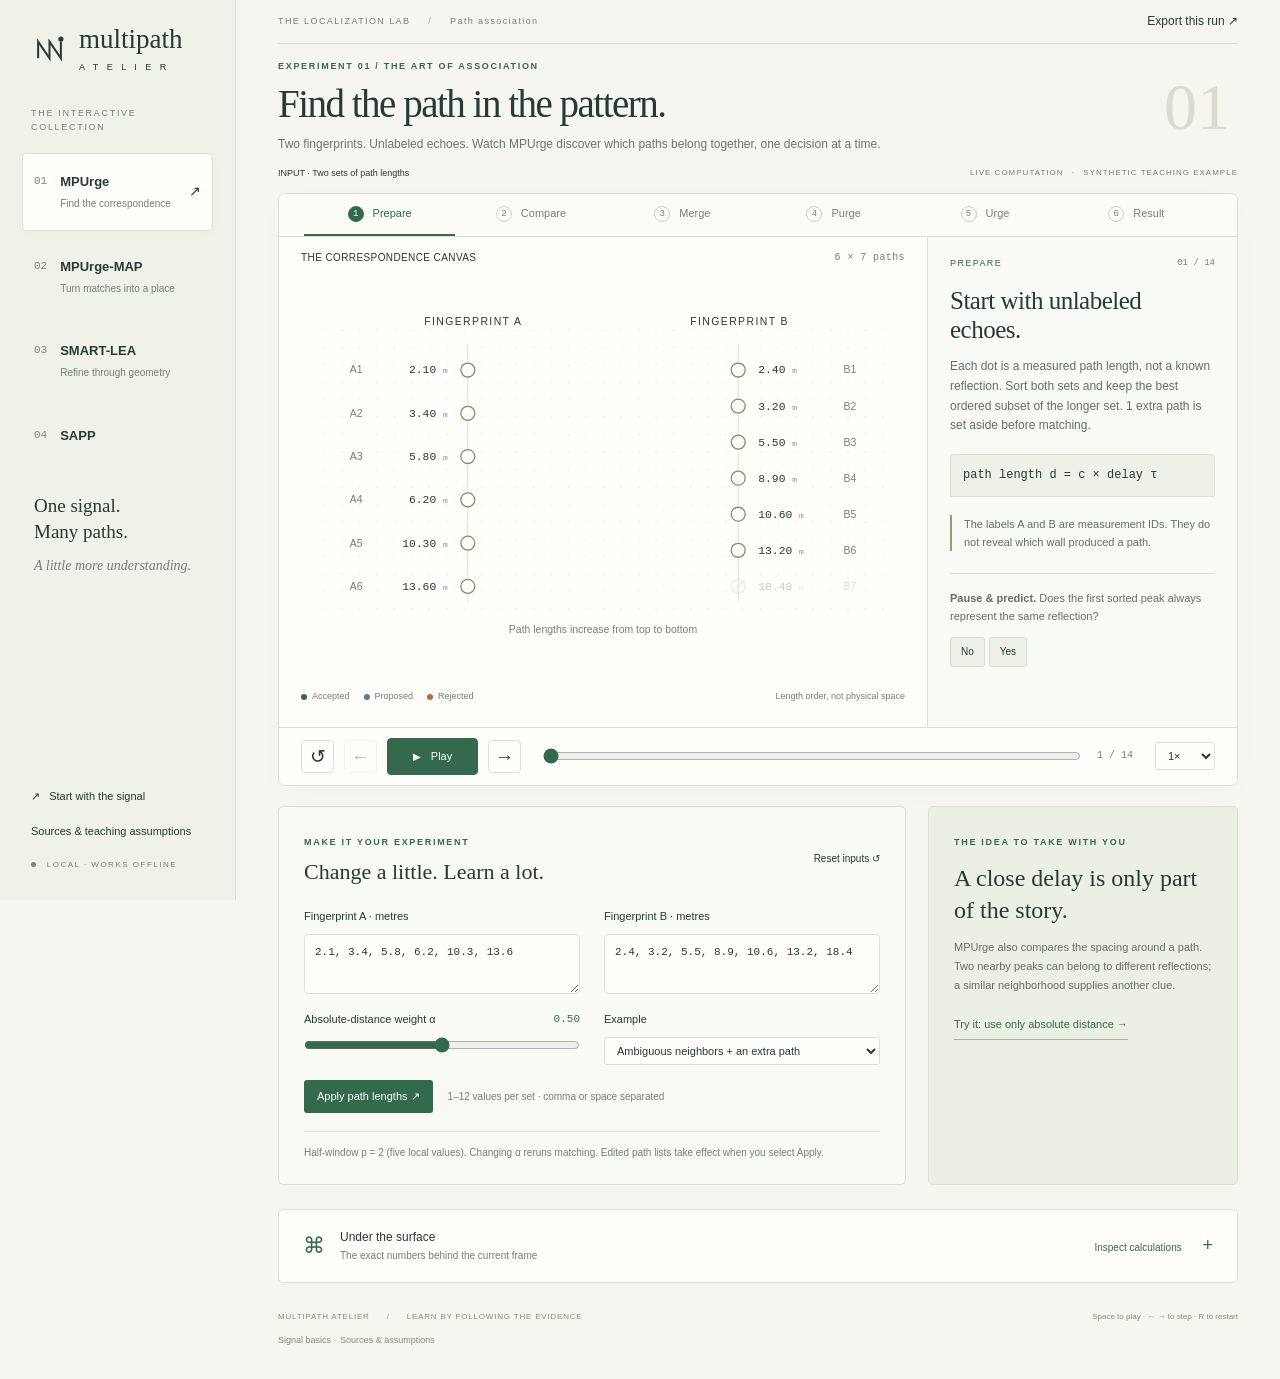
==== commit 6854f451: "Explain SAPP training and query scoring with interactive examples and method map" ====
--- a/index.html
+++ b/index.html
@@ -21,8 +21,11 @@
 @media(min-width:1001px) and (max-height:900px){.topbar{height:44px}.intro{padding-top:16px;padding-bottom:13px}.sidebar-note .mini-orbit{display:none}.sidebar-note{margin-top:20px}.sidebar-bottom{padding-bottom:5px}}
 
 .selection-summary:empty{display:none}
+.stage-layout{position:relative}.explanation-scroll-hint{position:absolute;right:0;bottom:0;padding:17px 20px 7px;background:linear-gradient(transparent,#f9faf5 45%);font-size:10px;color:var(--green);pointer-events:none;text-align:right;z-index:2}
 
 @media(min-width:1001px){#scene svg text[font-size="8"],#scene svg text[font-size="9"],#scene svg text[font-size="10"],#scene svg text[font-size="11"],#scene svg .small,#scene svg .axis-label{font-size:12px}}
+.scene-tools{display:flex;align-items:center;gap:4px;font:11px var(--sans);letter-spacing:0}.scene-tools[hidden]{display:none}.scene-tools>span{margin-right:4px;color:var(--muted)}.scene-tools button{min-width:25px;height:26px;background:#f5f7ef;border:1px solid #d8e0d0;border-radius:3px;font:11px var(--sans);padding:3px 6px}.scene-tools button[aria-pressed="true"]{background:var(--green);color:white;border-color:var(--green)}.scene-tools .count-jump{margin-left:5px;white-space:nowrap}.scene-header:has(.scene-tools:not([hidden])){align-items:center;min-height:45px;flex-wrap:wrap}.scene-tools button:focus-visible{outline:2px solid var(--green);outline-offset:2px}@media(max-width:720px){.scene-tools{flex-wrap:wrap}.scene-header:has(.scene-tools:not([hidden])){gap:9px}}
+[hidden]{display:none!important}.lesson-meta{align-items:center}#methodMap{font-size:10px;color:var(--green);padding:0;text-decoration:underline;text-underline-offset:3px}.scene-tools label{display:flex;align-items:center;gap:4px;margin-left:5px;white-space:nowrap}.scene-tools select{font-size:10px;padding:4px 3px}.step-detail{font-size:12px;line-height:1.7;color:#536358;margin:14px 0;padding-left:19px}.step-detail li{padding-left:3px;margin-bottom:12px}.step-detail li::marker{color:var(--green);font-weight:600}.worked-example{background:#edf2e7;border-left:3px solid #8ea17e;padding:12px;margin:14px 0;font-size:12px}.worked-example>b{display:block;color:var(--green);font-size:11px;margin-bottom:7px}.worked-example p:last-child{margin:8px 0 0}.worked-example .mono{line-height:1.7;font-size:11px}.equation-block{margin:18px 0}.equation-block .formula{margin:0!important;border-radius:4px 4px 0 0}.formula-key{border:1px solid #dbe3d4;border-top:0;border-radius:0 0 4px 4px;background:#f4f6ef;padding:12px}.key-title,.step-references>span{display:block;font-size:9px;letter-spacing:1.2px;color:var(--green);font-weight:600}.formula-key dl{margin:10px 0 0}.formula-key dl>div{padding:7px 0;border-top:1px solid #e0e6d9}.formula-key dt{font:12px var(--mono);color:var(--ink);margin-bottom:4px}.formula-key dd{font-size:11px;line-height:1.6;color:#526354;margin:0}.step-references{padding-top:5px}.step-link{display:block;background:transparent;padding:5px 0;font-size:11px;color:var(--green);text-align:left;text-decoration:underline;text-underline-offset:3px}.explanation .open-method-map{font-size:11px}.method-overview{margin-top:24px;padding:23px 25px;background:var(--white);border:1px solid var(--line);border-radius:6px}.method-heading{display:flex;align-items:end;justify-content:space-between;gap:20px;margin-bottom:20px}.method-heading h2{font:27px/1.2 var(--serif);margin:7px 0 0}.method-heading>span{font-size:11px;color:var(--muted);white-space:nowrap}.method-lane h3{font-size:12px;font-family:var(--sans);font-weight:600;margin:0 0 12px;display:flex;align-items:center;gap:10px}.method-lane h3>b{font:11px var(--mono);background:#e7eee2;color:var(--green);padding:3px 7px;border-radius:3px}.method-lane h3 small{font-size:10px;font-weight:400;color:var(--muted);margin-left:auto}.method-flow{display:grid;grid-template-columns:repeat(4,minmax(0,1fr));gap:25px;align-items:stretch}.method-flow> *{position:relative}.method-flow> :not(:last-child)::after{content:'→';position:absolute;left:calc(100% + 6px);top:50%;transform:translateY(-50%);font:18px var(--sans);color:#829778;pointer-events:none}.method-node{display:flex;flex-direction:column;justify-content:center;gap:5px;text-align:left;border:1px solid #dce3d4;border-radius:4px;background:#f5f7ef;padding:12px;min-width:0;width:100%}.method-node>span{font:9px var(--mono);color:#667d5b;letter-spacing:.5px}.method-node>b{font:17px/1.2 var(--serif);font-weight:400}.method-node>small{font:11px/1.5 var(--sans);color:#586b5d}.method-node.current{border-color:var(--green);box-shadow:inset 0 0 0 1px var(--green)}.method-split{display:flex;flex-direction:column;gap:8px}.method-split .method-node{padding:9px 11px;flex:1}.method-split .method-node>b{font-size:15px}.method-transfer{display:flex;gap:12px;align-items:center;margin:16px 0;padding:10px 15px;border:1px dashed #bac9ac;border-radius:4px}.method-transfer>span{font-size:25px;color:var(--green)}.method-transfer p{font-size:11px;line-height:1.6;margin:0;color:#5e6d62}.query-lane .method-node{background:#f2f5f6;border-color:#d8e1e4}.query-lane .method-node.current{border-color:var(--green)}.method-note{font-size:10px;line-height:1.5;color:var(--muted);margin:15px 0 0}.method-dialog{max-width:1080px;max-height:94vh;padding:14px 25px 23px}.method-dialog .method-heading{margin-bottom:14px}.method-dialog .method-heading h2{font-size:26px}.method-dialog .method-note{font-size:10px;line-height:1.5}.method-dialog .method-transfer p{font-size:11px;line-height:1.6}.method-dialog .dialog-top{min-height:25px}.method-dialog .method-transfer{margin:12px 0}.method-dialog .method-lane h3{margin:0 0 10px}.method-dialog .method-node{padding:10px}.method-dialog .method-split .method-node{padding:8px 10px}@media(max-width:1000px){.method-heading{align-items:start;flex-direction:column;gap:8px}.method-flow{gap:20px}.method-flow> :not(:last-child)::after{left:calc(100% + 3px)}.method-lane h3{flex-wrap:wrap}.method-lane h3 small{margin-left:0}}@media(max-width:720px){.method-overview{padding:20px 17px}.method-flow{grid-template-columns:1fr;gap:22px}.method-flow> :not(:last-child)::after{content:'↓';top:100%;left:50%;transform:translateX(-50%);line-height:22px}.method-node{padding:13px}.method-split{gap:8px}.method-lane h3 small{flex-basis:100%}.method-dialog{padding:15px}.method-heading>span{white-space:normal}.scene-tools{flex-wrap:wrap}.scene-tools label{margin:0 5px 0 0}.lesson-meta #methodMap{margin-top:6px}.method-heading h2{font-size:24px}}
 </style>
 </head>
 <body>
@@ -42,15 +45,17 @@
 <main id="main">
   <header class="topbar"><span>THE LOCALIZATION LAB <span class="slash">/</span> <span id="breadcrumb">Path association</span></span><button id="export" class="text-button">Export this run <span aria-hidden="true">↗</span></button></header>
   <section class="intro"><div><div class="eyebrow" id="eyebrow"></div><h1 id="title"></h1><p id="subtitle"></p></div><div class="chapter-index" id="chapterIndex" aria-hidden="true"></div></section>
-  <div class="lesson-meta"><span id="inputSummary"></span><span class="teaching-tag">LIVE COMPUTATION <span>·</span> SYNTHETIC TEACHING EXAMPLE</span></div>
+  <div class="lesson-meta"><span id="inputSummary"></span><button id="methodMap" class="text-button" hidden>SAPP method map ↗</button><span id="teachingTag" class="teaching-tag">LIVE COMPUTATION <span>·</span> SYNTHETIC TEACHING EXAMPLE</span></div>
   <section class="workspace" aria-label="Interactive algorithm walkthrough">
     <div id="phases" class="phases" aria-label="Algorithm phases"></div>
     <div class="stage-layout">
-      <div class="visual-panel"><div class="scene-header"><span id="sceneTitle"></span><span id="sceneMeta" class="mono"></span></div><div id="scene" class="scene"></div><div id="selectionSummary" class="selection-summary" aria-live="polite"></div><div class="scene-footer"><div id="legend" class="legend"></div><span id="sceneHint"></span></div></div>
+      <div class="visual-panel"><div class="scene-header"><span id="sceneTitle"></span><div id="sceneTools" class="scene-tools" hidden></div><span id="sceneMeta" class="mono"></span></div><div id="scene" class="scene"></div><div id="selectionSummary" class="selection-summary" aria-live="polite"></div><div class="scene-footer"><div id="legend" class="legend"></div><span id="sceneHint"></span></div></div>
       <aside class="explanation" tabindex="0" aria-label="Current step explanation"><div class="step-kicker"><span id="phaseName"></span><span id="stepCounter"></span></div><div id="explanationContent" aria-live="polite" aria-atomic="true"></div><div id="prediction" class="prediction"></div></aside>
+      <div id="explanationScrollHint" class="explanation-scroll-hint" aria-hidden="true" hidden>Scroll for the explanation & symbols ↓</div>
     </div>
     <div class="transport"><button id="restart" class="icon-button" aria-label="Restart walkthrough" title="Restart">↺</button><button id="previous" class="icon-button" aria-label="Previous step" title="Previous step (left arrow)">←</button><button id="play" class="play-button" aria-label="Play animation"><span aria-hidden="true">▶</span> Play</button><button id="next" class="icon-button" aria-label="Next step" title="Next step (right arrow)">→</button><div class="scrubber"><label class="sr-only" for="timeline">Walkthrough step</label><input id="timeline" type="range" min="0" max="10" value="0"><span id="timelineLabel" class="mono"></span></div><label class="speed-label"><span class="sr-only">Playback speed</span><select id="speed"><option value="4000">0.5×</option><option value="2200" selected>1×</option><option value="1100">2×</option></select></label></div>
   </section>
+  <section id="sappOverview" class="method-overview" aria-label="SAPP method overview" hidden></section>
   <div class="below-grid">
     <section class="experiment panel"><div class="section-heading"><div><span class="eyebrow">MAKE IT YOUR EXPERIMENT</span><h2>Change a little. Learn a lot.</h2></div><button id="resetInputs" class="text-button">Reset inputs ↺</button></div><div id="controls"></div><div id="inputError" role="alert"></div><div class="experiment-note" id="experimentNote"></div></section>
     <section class="insight panel"><span class="eyebrow">THE IDEA TO TAKE WITH YOU</span><h2 id="takeawayTitle"></h2><p id="takeawayText"></p><button id="challenge" class="challenge-button"></button><p class="challenge-result" id="challengeResult" aria-live="polite"></p></section>
@@ -195,6 +200,30 @@
     const norm = Math.max(studentCDF((limit - location) / s) - studentCDF(-location / s), 1e-15);
     return (2 / (Math.PI * Math.sqrt(3) * s)) / ((1 + z * z / 3) ** 2) / norm;
   }
+  // Replay fitting.py's four count updates with the retained, precomputed sources.
+  function trainingResponsibilities(data) {
+    const { model, survey, sets } = data, p = model.parameters, limit = p.range_limit_m;
+    let globalCounts = model.anchors.map(() => .35), clutter = 1;
+    const passes = [];
+    for (let iteration = 0; iteration < 4; iteration++) {
+      const rows = survey.map((point, i) => {
+        const ranges = model.anchors.map(a => dist(point, a));
+        const peaks = sets[i].map(d => {
+          const kernels = ranges.map(r => density(d, r, p.association_scale_m, limit));
+          const strengths = kernels.map((k, j) => k * globalCounts[j]);
+          const unexplained = clutter / limit, total = sum(strengths) + unexplained;
+          return { d, kernels, strengths: [...strengths, unexplained], total,
+            shares: [...strengths, unexplained].map(v => v / Math.max(total, 1e-15)) };
+        });
+        const counts = Array.from({length: model.anchors.length + 1}, (_, j) => sum(peaks.map(v => v.shares[j])));
+        return { ranges, peaks, counts };
+      });
+      passes.push({ globalCounts: [...globalCounts], clutter, rows });
+      globalCounts = model.anchors.map((_, j) => clamp((sum(rows.map(r => r.counts[j])) + .25) / (survey.length + .5), p.intensity_floor, p.intensity_ceiling));
+      clutter = clamp((sum(rows.map(r => r.counts.at(-1))) + .5) / (survey.length + .5), .05, 6);
+    }
+    return { passes, globalCounts, clutter };
+  }
   function features(point, data, scale = .18) {
     const { model, survey } = data, h = model.parameters.field_length_m;
     const spatial = survey.map(p => Math.exp(-(dist(p, point) ** 2) / (2 * h * h)));
@@ -259,7 +288,7 @@
     for (let i = 0; i < clutter; i++) q.push(9.3 + 6.9 * i);
     return q.sort((a, b) => a - b);
   }
-  const api = { sum, mean, dist, clamp, argmin, match, mapLocalize, leastSquares, smart, density, features, scorePoint, geometricMedian, sapp, observations };
+  const api = { sum, mean, dist, clamp, argmin, match, mapLocalize, leastSquares, smart, density, trainingResponsibilities, features, scorePoint, geometricMedian, sapp, observations };
   if (typeof module !== 'undefined' && module.exports) module.exports = api;
   else root.LabEngine = api;
 })(typeof globalThis !== 'undefined' ? globalThis : this);
@@ -274,7 +303,9 @@
   const defaultQ = [2.1,3.4,5.8,6.2,10.3,13.6], defaultR = [2.4,3.2,5.5,8.9,10.6,13.2,18.4];
   const state = { lesson:'mpurge', t:0, playing:false, timer:null, speed:2200, q:[...defaultQ], r:[...defaultR], alpha:.5,
     point:[4.6,2.4], noise:.08, missing:false, clutter:0, k:3, initial:[3.8,2.8], scale:.18,
-    selectedRef:null, selectedCandidate:null, cell:null, source:0, showTruth:true, answer:null };
+    selectedRef:null, selectedCandidate:null, cell:null, source:0, showTruth:true, answer:null,
+    trainingRow:27, trainingPeak:4, trainingPass:3 };
+  const training = E.trainingResponsibilities(LAB_DATA);
   const meta = {
     mpurge: { n:'01', eyebrow:'THE ART OF ASSOCIATION', title:'Find the path in the pattern.', subtitle:'Two fingerprints. Unlabeled echoes. Watch MPUrge discover which paths belong together, one decision at a time.', breadcrumb:'Path association', phases:['Prepare','Compare','Merge','Purge','Urge','Result'],
       input:'INPUT · Two sets of path lengths', output:'OUTPUT · Consistent path pairs', takeaway:'A close delay is only part of the story.', take:'MPUrge also compares the spacing around a path. Two nearby peaks can belong to different reflections; a similar neighborhood supplies another clue.', challenge:'Try it: use only absolute distance →' },
@@ -331,11 +362,15 @@
         const m=LAB_DATA.model;
         steps=[stage(0,'Survey first. Localize later.',`At 35 known positions, collect sets of path lengths without reflection labels. The fitted model in this file was learned from these survey sets using the project's SAPP implementation.`, 'training data = {(positionᵢ, delay setᵢ)}','Survey training is precomputed and replayed here. Query generation, scoring and position decoding run live in your browser.',{scene:'room',mode:'survey'})];
         m.anchors.forEach((a,i)=>steps.push(stage(1,`Discover source ${i+1} from consensus.`,`The fitted source at (${fmt(a[0],2)}, ${fmt(a[1],2)}, |h|=${fmt(a[2],2)}) predicts a nearby observed path at ${m.support[i]} of 35 survey positions. Its retained discovery residual is ${fmt(m.residual[i],4)} m.`, 'ρⱼ(x) = √((x−aⱼ)² + (y−bⱼ)² + hⱼ²)','Training proposes sources from triples of survey measurements, scores their support, then refines them. These are the actual retained fit outputs, not individual RANSAC trials.',{scene:'room',mode:'discover',source:i})));
-        steps.push(stage(2,'Share responsibility for each peak.','During training, each peak contributes softly to source counts or clutter. Ambiguous peaks can share responsibility; no hard one-to-one match is forced.', 'rⱼ = νⱼ k(d | ρⱼ) / [κ/L + Σₖ νₖ k(d | ρₖ)]','Soft counts estimate expected peaks per source. Their sums need not be integers.',{scene:'room',mode:'responsibility'}));
-        steps.push(stage(2,'Learn where a source is visible.','Smooth the learned source counts across nearby survey positions. The heatmap shows the expected count from the selected source, before query survival is applied.', 'νⱼ(x) = spatially smoothed soft counts','A source can be strong in one part of the room and weak elsewhere. Select a different source in the inspector to compare.',{scene:'room',mode:'visibility'}));
-        steps.push(stage(2,'Keep what geometry did not explain.','Survey peaks with residual responsibility build a spatially weighted delay density b(d | x). The amber curve preserves repeatable structure left unexplained by the fitted sources.', 's(d | x) = Σⱼ νⱼ(x) k(d | ρⱼ(x)) + b(d | x)','Residual survey density and uniform query clutter are different components. The inspector displays both.',{scene:'density',mode:'background'}));
-        steps.push(stage(3,'A new set of echoes arrives.',`The current query contains ${query.length} paths. For each candidate position, combine the learned source and residual densities, then allow for survival and extra clutter.`, 'λ(d | x) = 0.75 s(d | x) + 2 / 25','This reproduces the package’s fixed-nuisance likelihood: survival 6/(6+2), clutter 2/1, and observation window [0,25] m.',{scene:'density',mode:'density'}));
-        steps.push(stage(3,'Charge for the paths you expect.','Begin with the negative integrated intensity. A candidate expecting many detections receives a larger negative term before any observed peak adds evidence.', 'ℓ₀(x) = −0.75 ∫s(d | x) dd − 2','This is the Poisson count penalty. Removing it changes the model; it is not an optional normalization constant.',{scene:'room',mode:'evidence',used:0,quiz:['Can a position lose score for predicting too many peaks?','Yes','No','Correct. The negative integrated intensity penalizes excess expected detections.']}));
+        steps.push(stage(2,'Share one peak between possible explanations.','At a known survey position, the sources found in steps 2–6 predict five path lengths. Compare one measured peak with every prediction: a closer length usually gives that source more support. Also keep an unexplained option for peaks that none of the sources fit well.', 'rⱼ = gⱼ k(d | ρⱼ) / Z\nZ = κ/L + Σₐ gₐ k(d | ρₐ)\nrᵤ = (κ/L) / Z',
+          'These are fractions of one observed peak, not pieces of a radio wave. Two sources may share it; another peak can also support those same sources. Nothing is removed after choosing a best match.',{scene:'room',mode:'responsibility',
+          explain:['Multiply each source’s closeness curve by its current expected count. Add the five results and the unexplained option. Divide each result by that total, so all six shares add to 1.', 'Repeat for every peak in the survey set. Add a source’s fractions down the column to get its soft count. A count of 0.95 means about 0.95 of the observed peaks are attributed to it.', 'Recompute the overall source counts from all 35 survey positions, then repeat. This fit uses four passes. The diagram replays these count updates using the learned sources; the initial counts are 0.35 per source and 1 unexplained peak.'],refs:['discover']}));
+        steps.push(stage(2,'How many echoes should this source contribute?','Step 7 gave each source a fractional peak count at every surveyed position. To predict its count at a new position, average nearby survey counts, giving closer survey positions more influence. A small contribution from the overall source count stabilizes this average.', 'νⱼ(x) = expected peaks from source j\n         at receiver position x','Each square is a possible receiver position. Darker green means more expected peaks from the selected source. A count near 1 means about one echo per observation, on average; fractions and counts slightly above 1 are allowed. Try Source 5 to see a larger change across the room.',{scene:'room',mode:'visibility',refs:['responsibility']}));
+        steps.push(stage(2,'Keep what geometry did not explain.','Step 7 also left an unexplained fraction on each survey peak. After the last count update, recompute those fractions with the final overall counts. Keep each peak’s measured length and its remaining fraction, instead of discarding it.', 'b(d | x) = learned unexplained-echo curve',
+          'The amber curve remembers where unexplained survey peaks occurred. It is different from the flat allowance for extra peaks added in step 10: that allowance has no preferred path length.',{scene:'density',mode:'background',explain:['Place a small smooth curve at each of these measured lengths, with area equal to its unexplained fraction. Combine curves from the survey, weighting nearby survey positions more strongly.', 'At the candidate shown, the amber curve is the resulting expected peaks per metre. The green curve is the contribution from learned sources, using the counts from step 8. Neither curve has been reduced for missed echoes yet.'],refs:['responsibility','visibility']}));
+        steps.push(stage(3,'Build the expected echo curve.',`The new receiver measurement has ${query.length} peaks, with no source labels. Test each of the ${run.points.length} candidate positions separately. At a candidate, ask: which path lengths should produce peaks here, and how many?`, 's(d | x) = Σⱼ νⱼ(x) k(d | ρⱼ(x)) + b(d | x)\nλ(d | x) = 0.75 s(d | x) + 2 / 25',
+          'The 75% and 2-peak settings are fixed assumptions in this example, not estimates of which query peaks are missing or extra. The measured peaks are used to score the completed curve in steps 11 onward.',{scene:'density',mode:'density',explain:['Use the source positions from steps 2–6 to predict path lengths here. Put a smooth curve around each prediction, with area equal to that source’s expected count from step 8. Add the learned unexplained-echo curve from step 9.', 'Some echoes represented in the survey may not be detected in the new measurement. Multiply the entire learned curve by 0.75: on average, retain 75% of those expected peaks. A learned total of 4 becomes 3; no specific peak is deleted.', 'Allow 2 additional, unrelated peaks on average anywhere in the 0–25 m window. Spread that count evenly: 2 ÷ 25 = 0.08 expected peaks per metre. Add this flat blue line to get the dark total curve.'],refs:['discover','visibility','background']}));
+        steps.push(stage(3,'Start with how many peaks you expect.','The area under the total curve from step 10 is the number of peaks a candidate expects in one measurement. Start its score by subtracting that count. For example, expecting 6 peaks starts the score at −6. The next steps add support for the peaks actually measured.', 'ℓ₀(x) = −0.75 ∫s(d | x) dd − 2','This count penalty matters: a candidate cannot get a good score merely by predicting peaks everywhere. It must also explain the measured lengths. Both parts belong to the Poisson model used here.',{scene:'room',mode:'evidence',used:0,quiz:['Can a position lose score for predicting too many peaks?','Yes','No','Correct. The starting score subtracts the expected number of detections.']}));
         query.forEach((d,i)=>steps.push(stage(3,`Add evidence from peak ${i+1}.`,`Evaluate the intensity at ${fmt(d)} m for every candidate. Add its logarithm to the running score. The map now includes ${i+1} of ${query.length} observed peaks.`, `ℓ${i+1}(x) = ℓ${i}(x) + log λ(${fmt(d)} | x)`,'A peak supports positions whose predicted intensity is high at its delay. This updates all candidates rather than selecting one path pairing.',{scene:'room',mode:'evidence',used:i+1,peak:i})));
         steps.push(stage(4,'Normalize the competing explanations.',`Turn the complete log scores on ${run.points.length} equally spaced candidates into weights. Subtract the largest log score before exponentiation for numerical stability.`, 'pᵢ = exp(ℓᵢ − max ℓ) / Σⱼ exp(ℓⱼ − max ℓ)','This is a discrete posterior under a uniform candidate prior. Multiple bright regions indicate remaining ambiguity.',{scene:'room',mode:'posterior',used:query.length}));
         steps.push(stage(5,'Choose the geometric median.',`Find the position minimizing posterior expected Euclidean distance: ${xy(run.estimate)} m. The cross marks the highest-weight candidate; the green ring is the geometric median.`, 'x̂ = argminₓ Σᵢ pᵢ ‖x − xᵢ‖','The median summarizes the distribution. It need not coincide with the mode or the coordinate-wise median.',{scene:'room',mode:'final',used:query.length}));
@@ -343,6 +378,71 @@
     }
     state.t=Math.min(state.t,steps.length-1);
     renderAll();
+  }
+  function stepLink(mode, label) {
+    const i=steps.findIndex(s=>s.mode===mode);
+    return `<button class="step-link" data-goto-step="${i}">Step ${i+1} · ${esc(label)}</button>`;
+  }
+  function symbolKey(s) {
+    const position=['x','Receiver position being tested (two coordinates, in metres).'];
+    const length=['d','Measured path length in metres; delay multiplied by propagation speed.'];
+    const range=['ρⱼ(x)','Path length predicted from position x to learned source j (metres).'];
+    const kernel=['k(d | ρⱼ(x))','Smooth curve centered on the predicted length. Its area is 1; height is per metre. “|” means “given”.'];
+    const count=['νⱼ(x)','Expected peaks from source j at x, learned in step 8.'];
+    const background=['b(d | x)','Unexplained-echo curve learned in step 9, in expected peaks per metre.'];
+    const intensity=['λ(d | x)','Total expected peaks per metre at length d, after allowing missed and extra peaks.'];
+    const learned=['s(d | x)','Sum of all source curves and the unexplained-echo curve, before the 75% adjustment.'];
+    const definitions={
+      survey:[['i','Survey record, from 1 to 35.'],['positionᵢ','Known receiver coordinates for survey record i (metres).'],['delay setᵢ','Unlabeled measured path lengths at that position, expressed in metres.'],['{…}','The collection of survey records.']],
+      discover:[['x = (x, y)','Receiver position; x and y inside the square root are its horizontal coordinates (metres).'],['j','Learned source number, from 1 to 5.'],['aⱼ, bⱼ','Horizontal coordinates of source j (metres).'],['hⱼ','Nonnegative fitted height offset (metres).'],range,['√','Square root: converts squared coordinate differences to a distance.']],
+      responsibility:[['rⱼ / rᵤ','Fraction of this peak assigned to source j / to the unexplained option.'],['j, a','Source indices. Σₐ adds the terms for all five sources.'],length,['ρⱼ','Predicted path length from the known survey position to source j (metres).'],['gⱼ','Current overall expected count for source j in this training pass.'],['k(d | ρⱼ)','Closeness curve evaluated at d; area 1, units per metre, training scale 0.18 m.'],['κ','Current overall unexplained-peak count in this training pass.'],['L','Path-length window width: 25 m. κ/L is a flat unexplained-peak density.'],['Z','Sum of the five source strengths and κ/L. Dividing by Z makes the six shares sum to 1.']],
+      visibility:[count,['j','The selected learned source, from 1 to 5.'],position],
+      background:[background,length,position,['|','“Given”: read b(d | x) as the curve at path length d, given receiver position x.']],
+      density:[learned,intensity,length,position,['j, Σⱼ','Source number; sum over all five learned sources.'],count,range,kernel,background,['0.75','Assumed fraction of survey-like peaks detected in a new measurement: 75%.'],['2 / 25','2 expected extra peaks spread across a 25 m window: 0.08 peaks per metre.']],
+      evidence:s.used===0?[['ℓ₀(x)','Starting log score at candidate x, before adding observed peaks.'],position,learned,['∫s(d | x) dd','Area under the learned curve from 0 to 25 m: its total expected peak count. d is path length; dd means integrate along that axis.'],['−0.75 … − 2','Retain 75% of the learned count, add 2 expected extra peaks, then subtract that total from the score.']]:[['ℓₙ(x)','Running log score after n measured peaks. The numbered subscripts in the formula count processed peaks.'],position,intensity,['Numeric argument of λ','The current peak’s measured path length in metres.'],['log','Natural logarithm; converts multiplication of peak contributions into addition.']],
+      posterior:[['i, j','Candidate position indices, from 1 to 609.'],['pᵢ','Normalized probability weight of candidate i. All weights sum to 1.'],['ℓᵢ','Complete log score at candidate i, including every observed peak and the count penalty.'],['max ℓ','Largest log score among all candidates; subtract it to avoid numerical overflow.'],['exp','Exponential function, the inverse of the natural logarithm.'],['Σⱼ','Sum over all 609 candidates; this denominator normalizes the weights.']],
+      final:[['x̂','The reported receiver position: the geometric median (metres).'],['x','A possible output position being optimized, allowed between grid points.'],['xᵢ','Coordinates of grid candidate i (metres).'],['pᵢ','Candidate i’s probability weight from the Posterior step.'],['‖x − xᵢ‖','Straight-line distance between the output position and candidate i (metres).'],['Σᵢ','Sum over all 609 grid candidates.'],['argminₓ','Choose the position x making the weighted sum of distances smallest.']]
+    };
+    return `<div class="formula-key" role="group" aria-label="Symbols in this equation"><span class="key-title">READ THE SYMBOLS</span><dl>${(definitions[s.mode]||[]).map(([symbol,meaning])=>`<div><dt>${esc(symbol)}</dt><dd>${esc(meaning)}</dd></div>`).join('')}</dl></div>`;
+  }
+  function methodOverview() {
+    const node=(mode,title,text)=>{const i=steps.findIndex(s=>s.mode===mode);return `<button class="method-node ${steps[state.t].mode===mode?'current':''}" data-goto-step="${i}"><span>STEP ${i+1}${mode==='discover'?'–6':''}</span><b>${title}</b><small>${text}</small></button>`;};
+    return `<div class="method-heading"><div><span class="eyebrow">SAPP · THE COMPLETE PATH</span><h2>From surveyed echoes to a position.</h2></div><span>Choose a card to explore its step ↗</span></div>
+      <div class="method-lane"><h3><b>01</b> Learn from known positions <small>Training · kept fixed while you change the query</small></h3><div class="method-flow">
+      ${node('survey','Collect survey sets','35 known receiver positions + their unlabeled peak lengths.')}
+      ${node('discover','Find source positions','Find geometry that predicts peaks across many survey sets.')}
+      ${node('responsibility','Share each peak','Divide its support among sources and an unexplained option. Add shares into counts.')}
+      <div class="method-split">${node('visibility','Learn source counts','Nearby survey counts → expected count for each source at x.')}${node('background','Keep unexplained echoes','Remaining peak shares → a curve of their path lengths at x.')}</div></div></div>
+      <div class="method-transfer"><span aria-hidden="true">↓</span><p><b>Carry the source positions, source-count maps and unexplained-echo curves into positioning.</b><br>A new measurement supplies only its peak lengths; its receiver position is unknown.</p></div>
+      <div class="method-lane query-lane"><h3><b>02</b> Test possible receiver positions <small>Positioning · recomputed for each new query</small></h3><div class="method-flow">
+      ${node('density','Build the echo curve','At each candidate: source curves + unexplained curve. Keep 75%; add 2 expected extra peaks.')}
+      <div class="method-split">${node('evidence','Start with the count','Subtract the total number of peaks the curve expects.')}<button class="method-node ${steps[state.t].mode==='evidence'&&steps[state.t].used>0?'current':''}" data-goto-step="${steps.findIndex(s=>s.mode==='evidence'&&s.used===1)}"><span>THEN EACH OBSERVED PEAK</span><b>Add its evidence</b><small>Read the curve at that measured length. Add the log of its height to the candidate’s score.</small></button></div>
+      ${node('posterior','Compare positions','Turn the completed scores into weights that add to 1 over the grid.')}
+      ${node('final','Report a position','Find the geometric median: the position with the smallest weighted distance to the candidates.')}
+      </div></div><p class="method-note">Training uses known survey coordinates. Positioning uses the learned model and the new peak lengths. The orange receiver-truth marker is only a teaching aid.</p>`;
+  }
+  function trainingSelection() {const pass=training.passes[state.trainingPass],row=pass.rows[state.trainingRow];return {pass,row,peak:row.peaks[state.trainingPeak]};}
+  function responsibilityDiagram() {
+    const {row,peak}=trainingSelection(),n=LAB_DATA.model.anchors.length;
+    let out=`<text x="28" y="30" font-size="15">One measured peak → six possible explanations</text><rect x="24" y="57" width="206" height="209" rx="6" fill="#f0f3e9"/><text x="42" y="83" font-size="13">Survey S${state.trainingRow+1} · pass ${state.trainingPass+1} of 4</text><text x="42" y="118" font-size="26" class="mono">${fmt(peak.d)} m</text><text x="42" y="141" font-size="13">Measured peak ${state.trainingPeak+1}</text><text x="42" y="177" font-size="13">Compare all predictions,</text><text x="42" y="197" font-size="13">then divide each strength</text><text x="42" y="217" font-size="13">by their total.</text><text x="42" y="248" font-size="13" class="mono">Shares sum to ${fmt(E.sum(peak.shares),3)}</text><path d="M238 163H262" stroke="#8da384" stroke-width="1.5"/><path d="M256 158L263 163L256 168" fill="none" stroke="#8da384"/><text x="280" y="56" font-size="12">Explanation</text><text x="435" y="56" text-anchor="end" font-size="12">Predicts (m)</text><text x="470" y="56" font-size="12">Share of this peak</text>`;
+    peak.shares.forEach((share,j)=>{const y=84+j*33,c=colors[j]||'#9b9e92';out+=`<text x="280" y="${y}" font-size="13">${j<n?'Source '+(j+1):'Unexplained'}</text><text x="422" y="${y}" text-anchor="end" class="mono" font-size="13">${j<n?fmt(row.ranges[j]):'any'}</text><rect x="448" y="${y-12}" width="172" height="17" rx="2" fill="#edf0e7"/><rect class="share-bar" x="448" y="${y-12}" width="${172*share}" height="17" rx="2" fill="${c}"/><text x="687" y="${y}" text-anchor="end" class="mono" font-size="13">${fmt(100*share,2)}%</text>`;});
+    out+=`<path d="M24 289H696" stroke="#dce0d6"/><text x="28" y="315" font-size="14">Add shares from all ${row.peaks.length} peaks → counts at S${state.trainingRow+1}</text>`;
+    row.counts.forEach((v,j)=>{const x=28+j*111;out+=`<text x="${x}" y="342" font-size="12">${j<n?'Source '+(j+1):'Unexplained'}</text><text x="${x}" y="368" class="mono" font-size="21">${fmt(v)}</text>`;});
+    out+=`<text x="28" y="398" font-size="12">Total count = ${fmt(E.sum(row.counts),0)} peaks. Change the peak above to see where each fraction goes.</text>`;
+    return svg(out,`Training responsibility at survey S${state.trainingRow+1}: peak ${state.trainingPeak+1} has six fractional explanations which sum to one.`);
+  }
+  function trainingInspector() {
+    const {pass,row,peak}=trainingSelection(),n=LAB_DATA.model.anchors.length;
+    return `<div class="numbers-grid"><div><h3>Where this peak’s fractions come from</h3><p>S${state.trainingRow+1}, peak ${state.trainingPeak+1} (${fmt(peak.d,6)} m), pass ${state.trainingPass+1}. Each strength is divided by the same total Z = ${fmt(peak.total,8)} m⁻¹.</p><div class="table-scroll"><table><thead><tr><th>Explanation</th><th>Count g / κ</th><th>Curve k / 1/L</th><th>Strength</th><th>Share</th></tr></thead><tbody>${peak.shares.map((share,j)=>`<tr><td>${j<n?'Source '+(j+1):'Unexplained'}</td><td>${fmt(j<n?pass.globalCounts[j]:pass.clutter,6)}</td><td>${fmt(j<n?peak.kernels[j]:1/25,6)}</td><td>${fmt(peak.strengths[j],6)}</td><td>${fmt(share,6)}</td></tr>`).join('')}</tbody></table></div><p>Count × curve height = strength. Strength ÷ Z = share. Curve heights and strengths have units per metre; shares have no units.</p></div><div><h3>Sum each source’s column</h3><div class="table-scroll"><table><thead><tr><th>Peak (m)</th>${row.counts.map((_,j)=>`<th>${j<n?'Src '+(j+1):'Unexpl.'}</th>`).join('')}</tr></thead><tbody>${row.peaks.map((p,i)=>`<tr class="${i===state.trainingPeak?'active':''}"><td><button data-training-peak="${i}">${fmt(p.d,4)}</button></td>${p.shares.map(v=>`<td>${fmt(v,4)}</td>`).join('')}</tr>`).join('')}<tr><th>Soft count</th>${row.counts.map(v=>`<td>${fmt(v,6)}</td>`).join('')}</tr></tbody></table></div><p>Each row adds to 1. Each column total is that explanation’s fractional peak count at this survey position. The pass-4 source totals match the stored Python training outputs.</p><p>The next pass’s overall source count is (sum across 35 survey positions + 0.25) ÷ 35.5, limited to [0.015, 1.8]. For unexplained peaks, add 0.5 instead and limit to [0.05, 6]. These small additions stabilize the counts.</p></div></div>`;
+  }
+  function curveInspector(s) {
+    const idx=state.selectedCandidate??run.mode,f=run.fs[idx],sc=run.scores[idx];
+    const selector=`<div class="inspect-select"><label for="candidateX">Inspect candidate x</label><input id="candidateX" type="number" min=".5" max="7.5" step=".25" value="${f.point[0]}" style="width:75px"><label for="candidateY">y</label><input id="candidateY" type="number" min=".5" max="5.5" step=".25" value="${f.point[1]}" style="width:75px"><button id="inspectCandidate" class="text-button">Inspect ↗</button></div>`;
+    if(s.mode==='background') {
+      const counts=LAB_DATA.model.background.map(row=>E.sum(row.map(p=>p.w))),global=.5*E.mean(counts)/f.denominator;
+      return selector+`<div class="numbers-grid"><div><h3>Build the unexplained-echo curve</h3><p>Each stored survey peak contributes a smooth curve centered on its measured length. Its area is the peak’s final unexplained fraction. At ${xy(f.point)} m, multiply those curves by the survey’s proximity weight, sum them, add a small overall contribution, then divide by ${fmt(f.denominator,6)}.</p><div class="table-scroll"><table><thead><tr><th>Survey</th><th>Proximity weight</th><th>Unexplained count</th><th>Area contributed here</th></tr></thead><tbody>${counts.map((v,i)=>`<tr><td>S${i+1} ${xy(LAB_DATA.survey[i])}</td><td>${fmt(f.spatial[i],6)}</td><td>${fmt(v,6)}</td><td>${fmt(f.spatial[i]*v/f.denominator,6)}</td></tr>`).join('')}</tbody></table></div><p>The denominator is the sum of proximity weights + 0.5. The overall contribution adds ${fmt(global,6)} expected peaks. Summing this and the last column gives ${fmt(f.bgIntegral,6)} unexplained peaks.</p></div><div><h3>Read areas as expected counts</h3><div class="code">Green: source curves from step 8\narea = ${fmt(E.sum(f.intensities),6)} expected peaks\n\nAmber: unexplained survey echoes\narea = ${fmt(f.bgIntegral,6)} expected peaks\n\nLearned total before missed echoes\n= ${fmt(f.integral,6)} expected peaks</div><p>All curves use smooth Student-t kernels (3 degrees of freedom), normalized to area 1 over 0–25 m. The query-scale control chooses their width. The survey fractions stay fixed.</p><p>The new measurement is introduced in step 10. Position scores start in step 11.</p></div></div>`;
+    }
+    return selector+`<div class="numbers-grid"><div><h3>Build the total curve at each measured length</h3><p>For each row: add the source and unexplained-echo heights, multiply by 0.75, then add 0.08. Every value below is expected peaks per metre. No source is assigned to a query peak.</p><div class="table-scroll"><table><thead><tr><th>Measured length (m)</th><th>Source curves</th><th>Unexplained curve</th><th>Total after adjustment</th></tr></thead><tbody>${run.query.map((d,j)=>`<tr><td>${fmt(d,5)}</td><td>${fmt(sc.source[j],6)}</td><td>${fmt(sc.background[j],6)}</td><td>${fmt(sc.lambda[j],6)}</td></tr>`).join('')}</tbody></table></div><p>The source curves use the learned positions from steps 2–6 and counts from step 8. The unexplained curve comes from step 9. These heights will contribute to the position score in the following steps.</p></div><div><h3>From the learned count to the new count</h3><div class="code">Source-curve area = ${fmt(E.sum(f.intensities),6)}\nUnexplained-curve area = ${fmt(f.bgIntegral,6)}\nLearned total = ${fmt(f.integral,6)} peaks\n\nAllow some learned echoes to be missed:\n0.75 × ${fmt(f.integral,6)} = ${fmt(.75*f.integral,6)}\n\nAdd 2 expected unrelated peaks:\nnew total = ${fmt(sc.expectedCount,6)} peaks</div><p>The 75% setting reduces the expected count; it does not remove particular measured peaks. The extra-peak allowance has area 2, because its height is 0.08 across the 25 m window.</p><p>Both settings are fixed assumptions in this teaching example. The count penalty and measured-peak scores are introduced next.</p></div></div>`;
   }
   function svg(content, label, extra='') { return `<svg viewBox="0 0 720 405" role="img" aria-label="${esc(label)}" ${extra}><defs><pattern id="dotgrid" width="20" height="20" patternUnits="userSpaceOnUse"><circle cx="1" cy="1" r=".65" fill="#dce2d5"/></pattern><clipPath id="plotClip"><rect x="45" y="30" width="630" height="335"/></clipPath></defs>${content}</svg>`; }
   function matchDiagram(result,s) {
@@ -400,7 +500,25 @@
     const motion=move?`class="move-point" style="--dx:${t.x(move[0])-x}px;--dy:${t.y(move[1])-y}px"`:'';
     return `<g pointer-events="none" ${motion} ${extra}>${type==='cross'?`<path d="M${x-5} ${y-5}l10 10m-10 0l10-10" stroke="${color}" stroke-width="2"/>`:`<circle cx="${x}" cy="${y}" r="${size}" fill="${type==='hollow'?'#fffefa':color}" stroke="${color}" stroke-width="2"/>`}${label?`<text x="${x+labelDx}" y="${y+labelDy}" text-anchor="${anchor}" font-size="10" style="fill:${color};paint-order:stroke;stroke:#fffefa;stroke-width:3;stroke-linejoin:round">${esc(label)}</text>`:''}</g>`;
   }
+  function visibilityStats(source=state.source){
+    const values=run.fs.map(f=>f.intensities[source]),low=E.argmin(values),high=E.argmin(values.map(v=>-v));
+    return {values,low,high,min:values[low],max:values[high],spread:values[high]-values[low]};
+  }
+  function visibilityDiagram(){
+    const stats=visibilityStats(),idx=state.selectedCandidate??run.mode,p=run.points[idx],value=stats.values[idx];
+    const X=x=>54+x*40,Y=y=>316-y*40;
+    const alternatives=LAB_DATA.model.anchors.map((_,j)=>visibilityStats(j).spread),contrast=E.argmin(alternatives.map(v=>-v));
+    let out=`<rect x="35" y="57" width="365" height="280" rx="4" fill="url(#dotgrid)"/><text x="54" y="28" font-size="19">Expected echoes from source ${state.source+1}</text><text x="54" y="49" font-size="13" fill="#637067">Each cell is a possible receiver position.</text><rect x="54" y="76" width="320" height="240" fill="#f8faf3" stroke="#a6b39c" stroke-width="1.5"/>`;
+    for(let x=0;x<=8;x+=2)out+=`<text x="${X(x)}" y="335" text-anchor="middle" font-size="12">${x}</text>`;
+    for(let y=0;y<=6;y+=2)out+=`<text x="43" y="${Y(y)+4}" text-anchor="end" font-size="12">${y}</text>`;
+    out+='<g data-key="heatmap" role="group" aria-label="Expected source counts across receiver positions. Tab to a cell, then use the arrow keys.">';
+    stats.values.forEach((v,i)=>{const q=run.points[i],a=v/1.8,label=`Candidate ${xy(q)} metres; source ${state.source+1} expected count ${fmt(v)}`;out+=`<rect class="heat-cell diagram-link" role="button" tabindex="${i===idx?0:-1}" aria-pressed="${i===idx}" aria-label="${label}" data-candidate="${i}" x="${X(q[0]-.125)}" y="${Y(q[1]+.125)}" width="10.3" height="10.3" fill="rgb(${Math.round(243-a*167)},${Math.round(246-a*129)},${Math.round(232-a*162)})"><title>${label}</title></rect>`;});
+    out+=`</g><rect data-key="selection" x="${X(p[0]-.15)}" y="${Y(p[1]+.15)}" width="12" height="12" class="selected-halo"/><path pointer-events="none" d="M${X(p[0])} ${Y(p[1])}H403V143H431" fill="none" stroke="#b86842" stroke-width="1.2" stroke-dasharray="3 3"/><text x="374" y="354" text-anchor="end" font-size="12">receiver x (m)</text><text x="39" y="68" font-size="12">y (m)</text><text x="54" y="378" font-size="13">Darker green = more expected echo peaks.</text>`;
+    out+=`<g pointer-events="none" data-key="visibility-reading"><rect x="432" y="83" width="245" height="211" rx="6" fill="#f2f5ed" stroke="#d7e0ce"/><text x="448" y="108" font-size="12" style="fill:#a25b37">INSPECTED CELL ${xy(p)} m</text><text id="visibilityValue" x="448" y="158" class="mono" font-size="40">${fmt(value)}</text><text x="448" y="181" font-size="13">expected peaks from this source</text><line x1="448" x2="661" y1="197" y2="197" stroke="#d7e0ce"/><text x="448" y="219" font-size="13">${value>=.95&&value<=1.05?'About one echo per observation.':`About ${fmt(value,2)} echoes per observation.`}</text><text x="448" y="239" font-size="12">Before the 75% adjustment in step 10.</text><text x="448" y="276" font-size="12">Receiver location is inferred later.</text><text x="432" y="323" font-size="15">Room range: <tspan class="mono">${fmt(stats.min)}–${fmt(stats.max)}</tspan></text><text x="432" y="348" font-size="13">${stats.spread<.15?'Similar counts throughout the room.':'This source contributes less in some areas.'}</text><text x="432" y="371" font-size="12">${stats.spread<.15?`Compare source ${contrast+1} for more variation.`:'Use Low count / High count to compare.'}</text></g>`;
+    return svg(out,`Source ${state.source+1} expected peak counts across possible receiver positions. Selected cell ${xy(p)} has count ${fmt(value)}. This is a learned source-count map; receiver inference comes later.`).replace('role="img"','role="group"');
+  }
   function roomDiagram(s) {
+    if(state.lesson==='sapp'&&s.mode==='visibility')return visibilityDiagram();
     const smart=state.lesson==='smart', sapp=state.lesson==='sapp';
     const extended=smart||(sapp&&s.mode==='discover'),t=transform(extended);
     let out=`<rect x="35" y="20" width="650" height="355" fill="url(#dotgrid)"/>`;
@@ -445,12 +563,6 @@
         LAB_DATA.survey.forEach((p,i)=>{const predicted=E.dist(p,a),nearest=Math.min(...LAB_DATA.sets[i].map(d=>Math.abs(d-predicted)));out+=`<line class="edge" x1="${t.x(a[0])}" y1="${t.y(a[1])}" x2="${t.x(p[0])}" y2="${t.y(p[1])}" stroke="${nearest<=.18?'#729467':'#ba805b'}" opacity=".25"/>`;});
         out+=pointMark(t,a,{label:`source ${s.source+1}`,color:colors[s.source],size:8});
       }
-      if(s.mode==='responsibility') {
-        const p=LAB_DATA.survey[17],counts=LAB_DATA.model.softCounts[17];
-        out+=`<rect x="440" y="62" width="210" height="190" rx="5" fill="#fffefa" stroke="#dce0d6"/><text x="456" y="85" font-size="11">Survey S18 · soft counts</text>`;
-        counts.forEach((c,i)=>{out+=`<text x="456" y="${111+i*27}" font-size="10">source ${i+1}</text><rect x="513" y="${101+i*27}" width="${Math.min(c,1.8)*52}" height="12" fill="${colors[i]}" opacity=".7"/><text x="635" y="${111+i*27}" text-anchor="end" class="mono" font-size="10">${fmt(c,2)}</text>`;});
-        out+=pointMark(t,p,{color:'#b86842',label:'S18',size:7});
-      }
       if(s.mode==='final') {out+=pointMark(t,run.points[run.mode],{type:'cross',label:'mode',color:'#6f7898',labelDx:-14,labelDy:-13,anchor:'end'});out+=pointMark(t,run.estimate,{type:'hollow',label:'geometric median',size:8,labelDx:13,labelDy:24});}
     }
     if(state.showTruth&&(!sapp||['evidence','posterior','final'].includes(s.mode)))out+=pointMark(t,state.point,{type:'cross',color:'#b86842',label:'receiver truth',labelDx:state.lesson==='map'?-12:12,labelDy:state.lesson==='map'?-10:sapp?-26:26,anchor:state.lesson==='map'?'end':'start'});
@@ -460,19 +572,20 @@
   }
   function densityDiagram(s) {
     const idx=state.selectedCandidate??run.mode, f=run.fs[idx], d=LAB_DATA, samples=[];
-    for(let x=0;x<=25;x+=.08){const v=E.scorePoint([x],f,d);samples.push({x,source:.75*v.source[0],bg:.75*v.background[0],total:v.lambda[0]});}
+    const adjustment=s.mode==='background'?1:.75;
+    for(let x=0;x<=25;x+=.08){const v=E.scorePoint([x],f,d);samples.push({x,source:adjustment*v.source[0],bg:adjustment*v.background[0],total:s.mode==='background'?v.source[0]+v.background[0]:v.lambda[0]});}
     const max=Math.max(...samples.map(v=>v.total))*1.12, X=x=>55+x/25*615,Y=y=>325-y/max*255;
     const path=key=>samples.map((v,i)=>`${i?'L':'M'}${X(v.x)} ${Y(v[key])}`).join(' ');
     let out=`<rect x="45" y="30" width="635" height="305" fill="url(#dotgrid)"/><line x1="55" y1="325" x2="670" y2="325" stroke="#a9b59f"/><path d="${path('source')} L670 325 L55 325Z" fill="#d9e7cc" opacity=".7"/><path class="edge" d="${path('source')}" stroke="#678755" stroke-width="1.6"/><path d="${path('bg')} L670 325 L55 325Z" fill="#e9cbb5" opacity=".6"/><path class="edge" d="${path('bg')}" stroke="#b8784a" stroke-width="1.6"/>`;
     if(s.mode!=='background')out+=`<path class="edge" d="${path('total')}" stroke="#2e4f3c" stroke-width="2"/><line x1="55" y1="${Y(.08)}" x2="670" y2="${Y(.08)}" stroke="#648aa1" stroke-dasharray="4 4"/>`;
-    const peakLabels=run.query.map((v,i)=>({v,i,x:X(v)})).sort((a,b)=>a.v-b.v);
+    const peakLabels=(s.mode==='background'?[]:run.query).map((v,i)=>({v,i,x:X(v)})).sort((a,b)=>a.v-b.v);
     for(let i=1;i<peakLabels.length;i++)peakLabels[i].x=Math.max(peakLabels[i].x,peakLabels[i-1].x+42);
     if(peakLabels.at(-1)?.x>660){peakLabels.at(-1).x=660;for(let i=peakLabels.length-2;i>=0;i--)peakLabels[i].x=Math.min(peakLabels[i].x,peakLabels[i+1].x-42);}
     peakLabels.forEach(({v,x})=>{out+=`<line class="candidate" x1="${X(v)}" x2="${X(v)}" y1="60" y2="337" stroke="#9da38d" stroke-width=".8"/><circle cx="${X(v)}" cy="325" r="4" fill="#b86842"/><path d="M${X(v)} 337L${x} 344" stroke="#b86842" stroke-width=".6"/><text x="${x}" y="357" text-anchor="middle" class="density-peak mono" font-size="10">${fmt(v,2)}</text>`;});
     for(let y=0;y<=4;y++){const v=max*y/4;out+=`<line x1="55" x2="670" y1="${Y(v)}" y2="${Y(v)}" stroke="#aab99c" opacity=".3"/><text class="density-tick mono" x="48" y="${Y(v)+4}" text-anchor="end" font-size="10">${fmt(v,2)}</text>`;}
     for(let x=0;x<=25;x+=5)out+=`<text x="${X(x)}" y="375" text-anchor="middle" class="axis-label">${x}</text>`;
     out+=`<text x="55" y="28" font-size="11">Delay intensity at candidate ${xy(f.point)} m</text><text x="670" y="397" text-anchor="end" class="small">path length (m)</text><text x="18" y="190" transform="rotate(-90 18 190)" text-anchor="middle" class="small">expected peaks per metre</text>`;
-    return svg(out,'Delay intensity curve: learned geometry, residual density, uniform clutter and observed peak locations');
+    return svg(out,s.mode==='background'?'Learned source and unexplained-echo curves before the adjustment for missed peaks.':'Delay intensity curve: learned sources, unexplained survey echoes, extra peaks and new measured peak locations.');
   }
   const range = (id,label,value,min,max,step,unit='') => `<label class="control" for="${id}"><span class="control-title"><span>${label}</span><output for="${id}">${fmt(value,step<1?2:0)}${unit}</output></span><input id="${id}" type="range" min="${min}" max="${max}" step="${step}" value="${value}" data-unit="${unit}"></label>`;
   function renderControls() {
@@ -498,6 +611,7 @@
     $('breadcrumb').textContent=m.breadcrumb; $('inputSummary').textContent=m.input;
     $('takeawayTitle').textContent=m.takeaway; $('takeawayText').textContent=m.take; $('challenge').textContent=m.challenge;
     $('challengeResult').textContent='';
+    const sapp=state.lesson==='sapp';$('methodMap').hidden=!sapp;$('teachingTag').hidden=sapp;$('sappOverview').hidden=!sapp;
     document.querySelectorAll('[data-lesson]').forEach(a=>{const current=a.dataset.lesson===state.lesson;a.classList.toggle('active',current);if(current)a.setAttribute('aria-current','page');else a.removeAttribute('aria-current');});
     document.title=`${state.lesson==='mpurge'?'MPUrge':state.lesson==='map'?'MPUrge-MAP':state.lesson==='smart'?'SMART-LEA':'SAPP'} — Multipath Atelier`;
     renderControls(); renderStep();
@@ -507,10 +621,11 @@
     preserveFocus($('phases'),()=>{$('phases').innerHTML=m.phases.map((p,i)=>`<button class="phase ${i===s.phase?'active':i<s.phase?'complete':''}" data-phase="${i}" ${i===s.phase?'aria-current="step"':''}><span class="phase-dot">${i<s.phase?'✓':i+1}</span>${p}</button>`).join('');});
     document.querySelector('.explanation').scrollTop=0;
     $('phaseName').textContent=m.phases[s.phase].toUpperCase(); $('stepCounter').textContent=`${String(state.t+1).padStart(2,'0')} / ${steps.length}`;
-    $('explanationContent').innerHTML=`<h2>${esc(s.title)}</h2><p>${esc(s.text)}</p><div class="formula">${esc(s.formula).replace(/\n/g,'<br>')}</div><p class="reason">${esc(s.why)}</p>`;
+    renderExplanation(s);
+    if(state.lesson==='sapp')preserveFocus($('sappOverview'),()=>{$('sappOverview').innerHTML=methodOverview();});
     $('prediction').innerHTML=s.quiz?`<p><b>Pause & predict.</b> ${esc(s.quiz[0])}</p><button data-answer="correct">${esc(s.quiz[1])}</button><button data-answer="wrong">${esc(s.quiz[2])}</button><div class="answer" id="answerText"></div>`:'';
     renderLegend(s);
-    $('sceneTitle').textContent=s.scene==='match'?'THE CORRESPONDENCE CANVAS':s.scene==='density'?'THE DELAY LANDSCAPE':state.lesson==='sapp'?'THE EVIDENCE LANDSCAPE':state.lesson==='smart'?'THE UNFOLDED ROOM':'THE FINGERPRINT MAP';
+    $('sceneTitle').textContent=s.scene==='match'?'THE CORRESPONDENCE CANVAS':s.scene==='density'?'THE DELAY LANDSCAPE':state.lesson==='sapp'?(s.mode==='visibility'?'SOURCE VISIBILITY':s.mode==='responsibility'?'SHARING A SURVEY PEAK':'THE EVIDENCE LANDSCAPE'):state.lesson==='smart'?'THE UNFOLDED ROOM':'THE FINGERPRINT MAP';
     $('sceneMeta').textContent=s.scene==='match'?`${run.originalQ.length} × ${run.originalR.length} paths`:state.lesson==='sapp'?`${LAB_DATA.survey.length} survey points`:state.lesson==='map'?'12 reference points':'5 known sources';
     $('sceneHint').textContent=state.lesson==='map'?'Select a reference to inspect':state.lesson==='sapp'&&['visibility','evidence','posterior','final'].includes(s.mode)?'Click a cell · or Tab, then arrow keys':s.scene==='match'?(s.matchState.phase==='cost'?'Ticks show actual relative distances':'Length order, not physical space'):'Coordinates and path lengths in metres';
     renderScene();
@@ -519,13 +634,29 @@
     $('timelineLabel').textContent=`${state.t+1} / ${steps.length}`;
     updatePlay(); if($('inspector').open)renderNumerical();
   }
+  function renderExplanation(s) {
+    let worked='';
+    if(state.lesson==='sapp'&&s.mode==='responsibility'){
+      const {peak}=trainingSelection(),ranked=peak.shares.slice(0,-1).map((v,j)=>({v,j})).sort((a,b)=>b.v-a.v),a=ranked[0],b=ranked[1];
+      worked=`<div class="worked-example"><b>Follow the selected peak</b><p>At S${state.trainingRow+1}, peak ${state.trainingPeak+1} (${fmt(peak.d)} m) contributes ${fmt(a.v,3)} to Source ${a.j+1} and ${fmt(b.v,3)} to Source ${b.j+1}. The unexplained fraction is ${fmt(peak.shares.at(-1),3)}. All six fractions, including the other sources, add to 1.</p></div>`;
+    }
+    if(state.lesson==='sapp'&&s.mode==='density'){
+      const i=state.selectedCandidate??run.mode,sc=run.scores[i];
+      worked=`<div class="worked-example"><b>A number from this curve</b><p>At candidate ${xy(run.points[i])} m and the first measured length, ${fmt(run.query[0])} m:</p><div class="mono">(${fmt(sc.source[0],4)} sources<br>+ ${fmt(sc.background[0],4)} unexplained)<br>× 0.75 + 0.08<br>= ${fmt(sc.lambda[0],4)} peaks / metre</div><p>This is a curve height. The next steps use these heights and the area under the curve to score a position.</p></div>`;
+    }
+    const refNames={discover:'Learn source positions',responsibility:'Share each survey peak',visibility:'Learn source counts',background:'Learn the unexplained-echo curve'};
+    $('explanationContent').innerHTML=`<h2>${esc(s.title)}</h2><p>${esc(s.text)}</p>${worked}${s.explain?`<ol class="step-detail">${s.explain.map(v=>`<li>${esc(v)}</li>`).join('')}</ol>`:''}${s.refs?`<div class="step-references"><span>BUILT FROM</span>${s.refs.map(v=>stepLink(v,refNames[v])).join('')}</div>`:''}<div class="equation-block"><div class="formula">${esc(s.formula).replace(/\n/g,'<br>')}</div>${state.lesson==='sapp'?symbolKey(s):''}</div><p class="reason">${esc(s.why)}</p>${state.lesson==='sapp'?'<button class="text-button open-method-map">See the complete SAPP method ↗</button>':''}`;
+    requestAnimationFrame(updateExplanationHint);
+  }
+  function updateExplanationHint(){const panel=document.querySelector('.explanation'),hint=$('explanationScrollHint');hint.hidden=state.lesson!=='sapp'||panel.scrollHeight-panel.clientHeight<20||panel.scrollHeight-panel.clientHeight-panel.scrollTop<20;hint.style.width=panel.clientWidth+'px';}
   function renderLegend(s){
     const dot=(name,cls='')=>`<span><i class="${cls}"></i>${name}</span>`;
     let html='';
     if(state.lesson==='mpurge')html=s.matchState.phase==='cost'?dot('Neighborhood A')+dot('Neighborhood B','blue'):dot('Accepted')+dot('Proposed','blue')+dot('Rejected','amber');
     else if(state.lesson==='map')html=dot('Survey point','hollow')+dot('Estimate')+dot('Truth','amber');
     else if(state.lesson==='smart')html=dot('Estimate','hollow')+dot('Source / range circle','blue')+dot('Truth','amber');
-    else if(s.scene==='density')html=dot('Sources × 0.75')+dot('Residual × 0.75','amber')+(s.mode==='background'?'':dot('Clutter = 0.08','blue')+dot('Total intensity','total'));
+    else if(s.scene==='density')html=s.mode==='background'?dot('Learned sources')+dot('Unexplained survey echoes','amber'):dot('Sources × 0.75')+dot('Unexplained × 0.75','amber')+dot('Extra peaks = 0.08','blue')+dot('Total intensity','total');
+    else if(s.mode==='responsibility')html='<span>One peak’s shares sum to 1</span><span>Column totals give expected counts</span>';
     else if(['visibility','evidence','posterior','final'].includes(s.mode)){
       const visibility=s.mode==='visibility',labels=visibility?['0','0.45','0.90','1.35','1.80']:['0','0.007','0.084','0.358','1'];
       html=`<div class="color-key"><span>${visibility?'Expected source peaks · fixed scale':'Relative likelihood · best in this frame = 1'}</span><div class="color-ramp"></div><div class="color-ticks">${labels.map(v=>`<b>${v}</b>`).join('')}</div></div>`;
@@ -547,19 +678,21 @@
   }
   function preserveFocus(container,update){
     const el=document.activeElement,inside=container.contains(el);let selector;
-    if(inside){if(el.id)selector='#'+CSS.escape(el.id);else for(const key of ['cell','ref','candidate','phase'])if(el.dataset[key]!==undefined){selector=`[data-${key}="${el.dataset[key]}"]`;break;}}
+    if(inside){if(el.id)selector='#'+CSS.escape(el.id);else for(const key of ['cell','ref','candidate','phase','source','sourcepoint'])if(el.dataset[key]!==undefined){selector=`[data-${key}="${el.dataset[key]}"]`;break;}}
     update();if(selector){const target=container.querySelector(selector);if(target&&!target.disabled)target.focus({preventScroll:true});}
   }
   function renderSelection(s){
     let text='';
     if(state.lesson==='map'&&state.selectedRef!==null){const r=run.ranked.find(r=>r.id===state.selectedRef);text=`Inspecting ${r.label} ${xy(r.xy)} m · ${r.count} pairs · score ${fmt(r.score)} · weight ${fmt(r.weight*100,1)}%`;}
-    if(state.lesson==='sapp'&&['visibility','evidence','posterior','final','density','background'].includes(s.mode)){const i=state.selectedCandidate??run.mode;let value;if(s.mode==='visibility')value=`source ${state.source+1} count ${fmt(run.fs[i].intensities[state.source])}`;else{const scores=run.scores.map(v=>v.penalty+E.sum(v.lambda.slice(0,s.used??run.query.length).map(Math.log))),max=Math.max(...scores),mass=Math.exp(scores[i]-max)/E.sum(scores.map(v=>Math.exp(v-max)));value=`grid mass ${fmt(mass*100,4)}%${s.mode==='evidence'?' · evidence so far':''}`;}text=`Inspecting ${xy(run.points[i])} m · ${value}`;}
+    if(state.lesson==='sapp'&&['visibility','evidence','posterior','final','density','background'].includes(s.mode)){const i=state.selectedCandidate??run.mode;let value;if(s.mode==='visibility')value=`source ${state.source+1} count ${fmt(run.fs[i].intensities[state.source])}`;else if(['density','background'].includes(s.mode))value=s.mode==='background'?'learned curves, before missed echoes':'expected total '+fmt(run.scores[i].expectedCount)+' peaks';else{const scores=run.scores.map(v=>v.penalty+E.sum(v.lambda.slice(0,s.used??run.query.length).map(Math.log))),max=Math.max(...scores),mass=Math.exp(scores[i]-max)/E.sum(scores.map(v=>Math.exp(v-max)));value=`grid mass ${fmt(mass*100,4)}%${s.mode==='evidence'?' · evidence so far':''}`;}text=`Inspecting ${xy(run.points[i])} m · ${value}`;}
     $('selectionSummary').innerHTML=text?`<span>${esc(text)}</span><button id="jumpToNumbers" class="text-button">Inspect numbers ↓</button>`:'';
   }
   function renderScene(){
-    const s=steps[state.t],scene=$('scene'),markup=s.scene==='match'?(s.matchState.phase==='cost'?patternDiagram(run,s.matchState):matchDiagram(run,s.matchState)):s.scene==='density'?densityDiagram(s):roomDiagram(s),template=document.createElement('template');template.innerHTML=markup;
+    const s=steps[state.t],scene=$('scene'),markup=s.scene==='match'?(s.matchState.phase==='cost'?patternDiagram(run,s.matchState):matchDiagram(run,s.matchState)):s.scene==='density'?densityDiagram(s):s.mode==='responsibility'?responsibilityDiagram():roomDiagram(s),template=document.createElement('template');template.innerHTML=markup;
     scene.classList.toggle('static-frame',!state.playing);
     preserveFocus(scene,()=>{if(scene.firstElementChild)reconcile(scene.firstElementChild,template.content.firstElementChild);else scene.append(template.content);});renderSelection(s);
+    const visibility=state.lesson==='sapp'&&s.mode==='visibility',responsibility=state.lesson==='sapp'&&s.mode==='responsibility';$('sceneTools').hidden=!(visibility||responsibility);$('sceneMeta').hidden=visibility||responsibility;
+    preserveFocus($('sceneTools'),()=>{$('sceneTools').innerHTML=visibility?`<span>Source</span>${LAB_DATA.model.anchors.map((_,j)=>`<button data-source="${j}" aria-label="Show source ${j+1}" aria-pressed="${j===state.source}">${j+1}</button>`).join('')}<button data-sourcepoint="low" class="count-jump">Low count</button><button data-sourcepoint="high" class="count-jump">High count</button>`:responsibility?`<label>Survey <select id="trainingRow" aria-label="Survey position for responsibility example">${LAB_DATA.survey.map((_,i)=>`<option value="${i}" ${i===state.trainingRow?'selected':''}>S${i+1}</option>`).join('')}</select></label><label>Peak <select id="trainingPeak" aria-label="Measured survey peak">${LAB_DATA.sets[state.trainingRow].map((d,i)=>`<option value="${i}" ${i===state.trainingPeak?'selected':''}>${i+1} · ${fmt(d,2)} m</option>`).join('')}</select></label><label>Pass <select id="trainingPass" aria-label="Training count update pass">${training.passes.map((_,i)=>`<option value="${i}" ${i===state.trainingPass?'selected':''}>${i+1} / 4</option>`).join('')}</select></label>`:'';});
   }
   function pause(finish=false){state.playing=false;clearTimeout(state.timer);$('scene')?.getAnimations({subtree:true}).forEach(a=>{if(finish&&a.effect.getTiming().iterations!==Infinity)a.finish();else a.pause();});if($('play'))updatePlay();}
   function updatePlay(){$('play').innerHTML=state.playing?'<span aria-hidden="true">Ⅱ</span> Pause':state.t===steps?.length-1?'<span aria-hidden="true">↺</span> Replay':'<span aria-hidden="true">▶</span> Play';$('play').setAttribute('aria-label',state.playing?'Pause animation':state.t===steps?.length-1?'Replay animation':'Play animation');}
@@ -588,13 +721,17 @@
       const idx=state.selectedCandidate??run.mode,f=run.fs[idx],sc=run.scores[idx],used=s.used??run.query.length;
       const scores=run.scores.map(v=>v.penalty+E.sum(v.lambda.slice(0,used).map(Math.log))),max=Math.max(...scores),raw=scores.map(v=>Math.exp(v-max)),den=E.sum(raw),weights=raw.map(w=>w/den);
       const order=run.points.map((p,i)=>({p,i,w:weights[i]})).sort((a,b)=>b.w-a.w).slice(0,10);
-      if(s.mode==='discover') {
+      if(['background','density'].includes(s.mode)) {
+        html=curveInspector(s);
+      } else if(s.mode==='responsibility') {
+        html=trainingInspector();
+      } else if(s.mode==='discover') {
         const a=LAB_DATA.model.anchors[s.source];
         html=`<h3>Source ${s.source+1} · survey consensus</h3><p>Retained fitted source: (${a.map(v=>fmt(v,7)).join(', ')}) m. The third coordinate is a nonnegative height offset, not an identified floor height. Fitted coordinates can move slightly after discovery support is recorded.</p><div class="table-scroll"><table><thead><tr><th>Survey</th><th>Position</th><th>Predicted range</th><th>Nearest peak</th><th>Absolute residual</th><th>Within 0.18 m?</th></tr></thead><tbody>${LAB_DATA.survey.map((p,i)=>{const pred=E.dist(p,a),di=E.argmin(LAB_DATA.sets[i].map(v=>Math.abs(v-pred))),v=LAB_DATA.sets[i][di],diff=Math.abs(v-pred);return `<tr><td>S${i+1}</td><td>${xy(p)}</td><td>${fmt(pred,6)}</td><td>${fmt(v,6)}</td><td>${fmt(diff,6)}</td><td>${diff<=.18?'yes':'no'}</td></tr>`;}).join('')}</tbody></table></div>`;
       } else {
         html=`<div class="inspect-select"><label for="candidateX">Inspect candidate x</label><input id="candidateX" type="number" min=".5" max="7.5" step=".25" value="${f.point[0]}" style="width:75px"><label for="candidateY">y</label><input id="candidateY" type="number" min=".5" max="5.5" step=".25" value="${f.point[1]}" style="width:75px"><button id="inspectCandidate" class="text-button">Inspect ↗</button></div>`;
         if(['visibility','responsibility','survey'].includes(s.mode))html+=`<div class="inspect-select"><label for="sourceSelect">Visibility source</label><select id="sourceSelect">${LAB_DATA.model.anchors.map((a,i)=>`<option value="${i}" ${i===state.source?'selected':''}>Source ${i+1} · ${xy(a)}</option>`).join('')}</select></div><div class="numbers-grid"><div><h3>Spatially interpolated source counts</h3><div class="table-scroll"><table><thead><tr><th>Source</th><th>Range ρ (m)</th><th>Global count</th><th>Local count ν</th></tr></thead><tbody>${f.ranges.map((v,j)=>`<tr><td>${j+1}</td><td>${fmt(v,6)}</td><td>${fmt(LAB_DATA.model.globalCounts[j],6)}</td><td>${fmt(f.intensities[j],6)}</td></tr>`).join('')}</tbody></table></div></div><div><h3>Spatial smoothing at ${xy(f.point)}</h3><div class="code">wᵢ = exp(−‖x − surveyᵢ‖² / (2h²))\nh = 1.1 m\nνⱼ = (Σᵢ wᵢ countᵢⱼ + 0.5 globalⱼ)\n      / (Σᵢ wᵢ + 0.5)\nΣᵢ wᵢ + 0.5 = ${fmt(f.denominator,7)}\nclip νⱼ to [0.015, 1.8]\nresidual integral = ${fmt(f.bgIntegral,7)}</div></div></div>`;
-        else html+=`<div class="numbers-grid"><div><h3>Peak-by-peak evidence at ${xy(f.point)}</h3><p>Source and residual columns are before survival scaling. λ includes survival and uniform clutter 0.080000 m⁻¹.</p><div class="table-scroll"><table><thead><tr><th>Peak (m)</th><th>Source</th><th>Residual</th><th>λ</th><th>log λ</th></tr></thead><tbody>${run.query.map((d,j)=>`<tr class="${j===s.peak?'active':''}" style="opacity:${j<used?1:.35}"><td>${fmt(d,5)}</td><td>${fmt(sc.source[j],6)}</td><td>${fmt(sc.background[j],6)}</td><td>${fmt(sc.lambda[j],6)}</td><td>${fmt(Math.log(sc.lambda[j]),6)}</td></tr>`).join('')}</tbody></table></div><div class="code">Λ = 0.75 × ${fmt(f.integral,7)} + 2\n  = ${fmt(sc.expectedCount,7)} expected peaks\nℓ = −Λ + Σ first ${used} log λ\n  = ${fmt(scores[idx],8)}\nposterior grid mass = ${fmt(weights[idx]*100,6)}%</div></div><div><h3>Leading candidates · ${used} peaks</h3><p>Current log scores use the count penalty and ${used} observed peaks. Heatmap shades use relative likelihood with a visual contrast adjustment; numeric weights below sum to one over the full grid.</p><div class="table-scroll"><table><thead><tr><th>Position (m)</th><th>log score</th><th>Mass</th></tr></thead><tbody>${order.map(v=>`<tr class="${v.i===idx?'active':''}"><td><button data-candidate="${v.i}">${xy(v.p)}</button></td><td>${fmt(scores[v.i],4)}</td><td>${fmt(v.w*100,3)}%</td></tr>`).join('')}</tbody></table></div><p>Grid: 0.25 m, 609 candidates, uniform prior. Each Student-t kernel has 3 degrees of freedom and is normalized over [0,25] m.</p></div></div>`;
+        else html+=`<div class="numbers-grid"><div><h3>Peak-by-peak evidence at ${xy(f.point)}</h3><p>The source and unexplained-echo columns show the learned curves before the 75% adjustment for missed echoes. λ includes that adjustment and a flat allowance for extra peaks: 0.080000 m⁻¹.</p><div class="table-scroll"><table><thead><tr><th>Peak (m)</th><th>Source</th><th>Residual</th><th>λ</th><th>log λ</th></tr></thead><tbody>${run.query.map((d,j)=>`<tr class="${j===s.peak?'active':''}" style="opacity:${j<used?1:.35}"><td>${fmt(d,5)}</td><td>${fmt(sc.source[j],6)}</td><td>${fmt(sc.background[j],6)}</td><td>${fmt(sc.lambda[j],6)}</td><td>${fmt(Math.log(sc.lambda[j]),6)}</td></tr>`).join('')}</tbody></table></div><div class="code">Λ = 0.75 × ${fmt(f.integral,7)} + 2\n  = ${fmt(sc.expectedCount,7)} expected peaks\nℓ = −Λ + Σ first ${used} log λ\n  = ${fmt(scores[idx],8)}\nposterior grid mass = ${fmt(weights[idx]*100,6)}%</div></div><div><h3>Leading candidates · ${used} peaks</h3><p>Current log scores use the count penalty and ${used} observed peaks. Heatmap shades use relative likelihood with a visual contrast adjustment; numeric weights below sum to one over the full grid.</p><div class="table-scroll"><table><thead><tr><th>Position (m)</th><th>log score</th><th>Mass</th></tr></thead><tbody>${order.map(v=>`<tr class="${v.i===idx?'active':''}"><td><button data-candidate="${v.i}">${xy(v.p)}</button></td><td>${fmt(scores[v.i],4)}</td><td>${fmt(v.w*100,3)}%</td></tr>`).join('')}</tbody></table></div><p>Grid: 0.25 m, 609 candidates, uniform prior. Each Student-t kernel has 3 degrees of freedom and is normalized over [0,25] m.</p></div></div>`;
       }
     }
     preserveFocus($('numerical'),()=>{$('numerical').innerHTML=html;});
@@ -603,9 +740,18 @@
   function openAssociation(result){pause();detailResult=result;detailIndex=0;renderAssociation();$('modal').showModal();}
   function renderAssociation(){const s=detailResult.trace[detailIndex],d=matchText(s,detailResult);$('modalContent').innerHTML=`<h2>Inside the association</h2><div class="inline-heading"><span class="pill">${meta.mpurge.phases[d.phase]} · step ${detailIndex+1} / ${detailResult.trace.length}</span><span><button id="detailPrev" class="icon-button" aria-label="Previous association step" ${detailIndex===0?'disabled':''}>←</button> <button id="detailNext" class="icon-button" aria-label="Next association step" ${detailIndex===detailResult.trace.length-1?'disabled':''}>→</button></span></div>${matchDiagram(detailResult,s)}<h3>${d.title}</h3><p>${d.text}</p><div class="formula">${esc(d.formula).replace(/\n/g,'<br>')}</div><p>${d.why}</p>${s.costs?`<div class="table-scroll"><table><thead><tr><th>δ</th>${s.r.map(p=>`<th>B${p.id+1}</th>`).join('')}</tr></thead><tbody>${s.costs.map((row,i)=>`<tr><th>A${s.q[i].id+1}</th>${row.map((v,j)=>`<td class="${s.rows[i]===j&&s.cols[j]===i?'best':''}">${fmt(v,5)}</td>`).join('')}</tr>`).join('')}</tbody></table></div>`:pairsTable(s.accepted)}`;}
   function modal(content){pause();detailResult=null;$('modalContent').innerHTML=content;$('modal').showModal();}
+  function openMethodMap(){ $('modal').classList.add('method-dialog');modal(methodOverview()); }
+  function followStep(e) {
+    const button=e.target.closest('[data-goto-step]');
+    if(!button)return;
+    if($('modal').open)$('modal').close();
+    goto(+button.dataset.gotoStep);
+    document.querySelector('.workspace').scrollIntoView({behavior:'instant',block:'nearest'});
+    document.querySelector('.explanation').focus({preventScroll:true});
+  }
   function fundamentals(){modal(`<h2>One transmission.<br>Several arrivals.</h2><p>A radio signal can reach the receiver directly, or bounce off a wall first. Each route has a different length, so copies of the same signal arrive at different times. The list of these arrivals is a <b>multipath delay profile (MDP)</b>.</p><svg viewBox="0 0 600 230" role="img" aria-label="A direct path and a reflected path have different travel lengths"><line x1="45" y1="40" x2="550" y2="40" stroke="#849779" stroke-width="4"/><text x="295" y="25" font-size="12">reflecting wall</text><path d="M85 180 L280 40 L495 180" stroke="#be794d" stroke-width="2" fill="none"/><line x1="85" y1="180" x2="495" y2="180" stroke="#537e61" stroke-width="2"/><circle cx="85" cy="180" r="7" fill="#537e61"/><circle cx="495" cy="180" r="7" fill="#be794d"/><text x="65" y="210" font-size="12">transmitter</text><text x="470" y="210" font-size="12">receiver</text><text x="250" y="167" font-size="12">direct path</text><text x="320" y="92" font-size="12">longer reflected path</text></svg><h3>Why everything is in metres</h3><p>Multiply time delay by propagation speed to get path length: <b>d = cτ</b>. With c ≈ 0.3 m/ns, a 10 ns delay represents approximately 3 m. These lessons use absolute path lengths; unknown clock offsets are not modeled.</p><h3>A virtual transmitter unfolds the reflection</h3><p>Imagine reflecting the transmitter across the wall. The bent reflected route has the same length as the straight line from that mirror image to the receiver. This image is a <b>virtual transmitter (VT)</b>. Its position can be outside the room.</p><h3>What makes the problem hard?</h3><p>The measured peaks do not arrive with wall labels. Paths can disappear, extra peaks can appear, and similar lengths can belong to different routes. The four lessons explore different ways to reason about that incomplete evidence.</p><h3>How to use the lab</h3><p>Play slowly, or advance one step at a time. The phase strip jumps to a concept. Change the inputs to test a prediction, then open <b>Under the surface</b> for exact costs, residuals and probabilities. Export saves the current inputs and complete numerical run as JSON.</p>`);}
   function projectSource(path,label){return location.protocol==='file:'?`<a href="${esc(path)}">${esc(label)}</a>`:`<span>${esc(label)}</span>`;}
-  function about(){modal(`<h2>Made to explain.<br>Grounded in the project.</h2><p>This is an executable teaching model, with synthetic examples and explicitly reduced scope. Every displayed online result is computed from the current inputs. Values are rounded only for display.</p><h3>MPUrge & MPUrge-MAP</h3><p>The JavaScript association and map equations follow ${projectSource("../basic_mdp_localization_lab/basic_methods.py","basic_mdp_localization_lab/basic_methods.py")}: monotone minimum-L1 size unification, epsilon boundary padding, mutual minima, cost-ordered proposals, noncrossing accepted pairs, and removal of all mutual proposals. This is the project's readable teaching interpretation; the papers contain ambiguities discussed elsewhere in the repository.</p><p>MPUrge uses p=2, α=0.5 by default and an unnormalized sum over upper-triangle neighborhood gap differences. MPUrge-MAP uses p=6, α=0.7, normalized pattern costs, score = mean cost / coverage, and inverse-score top-k coordinate weights. The standalone MPUrge lesson ends at path association; it does not reconstruct a full VT map.</p><p>Paper sources: ${projectSource("../Majid_papers/MPUrge_Merge_Purge_and_Urge_Multipath_Fingerprints_into_Virtual_Transmitters.pdf","MPUrge")} · ${projectSource("../Majid_papers/MPUrge-MAP_A_White-Box_Multipath-Assisted_Positioning_for_Indoor_Localization_in_6G_Networks.pdf","MPUrge-MAP")}.</p><h3>SMART-LEA</h3><p>The predict–associate–trilaterate loop follows the same teaching file and the ${projectSource("../Majid_papers/SMART-LEA_Scalable_Multipath-Aware_Localization_Enhancement_for_IoT_and_6G_Sensor_Networks.pdf","SMART-LEA paper")}. Five ideal 2D sources are supplied, including the physical AP. The initial position is user-selected. The browser uses damped Gauss–Newton for the range least-squares objective, up to 40 inner attempts and 4 outer iterations, stopping early when the outer position change is below 10⁻⁵ m. This differs from the Python trust-region solver and fixed outer iteration count.</p><h3>SAPP</h3><p>${projectSource("../publication/sapp/README.md","The project's SAPP package")} fitted the embedded model using only 35 synthetic survey positions and unlabeled path sets. It was not given the generating source coordinates. The training replay displays retained fitted sources and final soft counts; it is not a live RANSAC execution trace. The source-discovery budget is reduced to 5,000 trials with at most 5 sources (seed 42).</p><p>Online source intensity, spatial residual density, truncated Student-t kernels (ν=3), and the fixed-nuisance Poisson likelihood follow <code>fields.py</code>, <code>kernels.py</code>, and <code>likelihood.py</code> in <code>publication/sapp/src/sapp/</code>. Survival is 0.75, clutter expectation is 2 and the observation window is [0,25] m. This is the fixed-nuisance variant, not the beta/gamma-marginalized variant also present in the package.</p><p>The teaching decoder uses a fixed 0.25 m rectangular grid inside the surveyed room, a uniform candidate prior and a geometric median with modified Weiszfeld updates. It omits the package's adaptive support construction, temperature tuning and support projection. The visibility bandwidth is fixed at 1.1 m. Changing the query kernel scale leaves training responsibilities fixed.</p><h3>How the examples are generated</h3><p>The ideal room is 8 × 6 m, with AP (1.2, 1.1) m and four first-order wall image sources. The observation generator knows these sources; the SAPP trainer does not. Query perturbations are deterministic, not random Gaussian noise. Truth markers and error readouts are evaluation aids, never estimator inputs. The MPUrge path-list example is illustrative and is not tied to this room.</p><h3>Reproducibility & privacy</h3><p>This HTML is self-contained and uses no network requests, cookies or external fonts. The source and tests are in this folder. <code>generate_data.py</code> rebuilds the embedded fitted survey using NumPy and SciPy; <code>node build.cjs</code> rebuilds the single HTML file. Paper PDFs and original Python packages remain in the research project. Local paper links work in the original checkout; the hosted visualizer lists the references without linking to those local files.</p>`);}
+  function about(){modal(`<h2>Made to explain.<br>Grounded in the project.</h2><p>This is an executable teaching model, with synthetic examples and explicitly reduced scope. Every displayed online result is computed from the current inputs. Values are rounded only for display.</p><h3>MPUrge & MPUrge-MAP</h3><p>The JavaScript association and map equations follow ${projectSource("../basic_mdp_localization_lab/basic_methods.py","basic_mdp_localization_lab/basic_methods.py")}: monotone minimum-L1 size unification, epsilon boundary padding, mutual minima, cost-ordered proposals, noncrossing accepted pairs, and removal of all mutual proposals. This is the project's readable teaching interpretation; the papers contain ambiguities discussed elsewhere in the repository.</p><p>MPUrge uses p=2, α=0.5 by default and an unnormalized sum over upper-triangle neighborhood gap differences. MPUrge-MAP uses p=6, α=0.7, normalized pattern costs, score = mean cost / coverage, and inverse-score top-k coordinate weights. The standalone MPUrge lesson ends at path association; it does not reconstruct a full VT map.</p><p>Paper sources: ${projectSource("../Majid_papers/MPUrge_Merge_Purge_and_Urge_Multipath_Fingerprints_into_Virtual_Transmitters.pdf","MPUrge")} · ${projectSource("../Majid_papers/MPUrge-MAP_A_White-Box_Multipath-Assisted_Positioning_for_Indoor_Localization_in_6G_Networks.pdf","MPUrge-MAP")}.</p><h3>SMART-LEA</h3><p>The predict–associate–trilaterate loop follows the same teaching file and the ${projectSource("../Majid_papers/SMART-LEA_Scalable_Multipath-Aware_Localization_Enhancement_for_IoT_and_6G_Sensor_Networks.pdf","SMART-LEA paper")}. Five ideal 2D sources are supplied, including the physical AP. The initial position is user-selected. The browser uses damped Gauss–Newton for the range least-squares objective, up to 40 inner attempts and 4 outer iterations, stopping early when the outer position change is below 10⁻⁵ m. This differs from the Python trust-region solver and fixed outer iteration count.</p><h3>SAPP</h3><p>${projectSource("../publication/sapp/README.md","The project's SAPP package")} fitted the embedded model using only 35 synthetic survey positions and unlabeled path sets. It was not given the generating source coordinates. Source discovery shows the retained fitted sources. The four responsibility passes are recomputed in the browser using those sources and checked against the stored Python soft counts; source discovery itself is not a live RANSAC execution trace. The source-discovery budget is reduced to 5,000 trials with at most 5 sources (seed 42).</p><p>Online source intensity, spatial residual density, truncated Student-t kernels (ν=3), and the fixed-nuisance Poisson likelihood follow <code>fields.py</code>, <code>kernels.py</code>, and <code>likelihood.py</code> in <code>publication/sapp/src/sapp/</code>. This example assumes that 75% of the survey-like peaks are detected in a new measurement, plus 2 unrelated peaks on average across the [0,25] m path-length window. These settings stay fixed when you change the query. This is the fixed-nuisance variant, not the beta/gamma-marginalized variant also present in the package.</p><p>The teaching decoder uses a fixed 0.25 m rectangular grid inside the surveyed room, a uniform candidate prior and a geometric median with modified Weiszfeld updates. It omits the package's adaptive support construction, temperature tuning and support projection. The visibility bandwidth is fixed at 1.1 m. Changing the query kernel scale leaves training responsibilities fixed.</p><h3>How the examples are generated</h3><p>The ideal room is 8 × 6 m, with AP (1.2, 1.1) m and four first-order wall image sources. The observation generator knows these sources; the SAPP trainer does not. Query perturbations are deterministic, not random Gaussian noise. Truth markers and error readouts are evaluation aids, never estimator inputs. The MPUrge path-list example is illustrative and is not tied to this room.</p><h3>Reproducibility & privacy</h3><p>This HTML is self-contained and uses no network requests, cookies or external fonts. The source and tests are in this folder. <code>generate_data.py</code> rebuilds the embedded fitted survey using NumPy and SciPy; <code>node build.cjs</code> rebuilds the single HTML file. Paper PDFs and original Python packages remain in the research project. Local paper links work in the original checkout; the hosted visualizer lists the references without linking to those local files.</p>`);}
   function toast(text){$('toast').textContent=text;$('toast').classList.add('visible');setTimeout(()=>$('toast').classList.remove('visible'),2500);}
   function exportRun(){
     const payload={format:'multipath-atelier-run-v1',lesson:state.lesson,step:state.t,inputs:{q:state.q,r:state.r,alpha:state.alpha,receiver:state.point,perturbation:state.noise,missingWest:state.missing,extraPeaks:state.clutter,k:state.k,initial:state.initial,kernelScale:state.scale},teachingModel:true,provenance:LAB_DATA.provenance,currentStep:steps[state.t],run};
@@ -650,14 +796,17 @@
     if(e.target.id==='replayAssociation'){const result=state.lesson==='map'?run.ranked.find(r=>r.id===+e.target.dataset.ref).result:run.rounds[steps[state.t].round||0].association;openAssociation(result);return;}
     if(cell){pause();state.cell=cell.dataset.cell.split(',').map(Number);renderScene();renderNumerical();return;}
     if(ref){pause();state.selectedRef=+ref.dataset.ref;$('inspector').open=true;renderScene();renderNumerical();return;}
-    if(candidate){pause();state.selectedCandidate=+candidate.dataset.candidate;$('inspector').open=true;renderScene();renderNumerical();return;}
+    if(e.target.closest('[data-training-peak]')){state.trainingPeak=+e.target.closest('[data-training-peak]').dataset.trainingPeak;pause();renderScene();renderExplanation(steps[state.t]);renderNumerical();return;}
+    if(candidate){pause();state.selectedCandidate=+candidate.dataset.candidate;$('inspector').open=true;renderScene();renderExplanation(steps[state.t]);renderNumerical();return;}
     if(e.target.id==='inspectCandidate'){
       const x=+$('candidateX').value,y=+$('candidateY').value;
       if(!Number.isFinite(x)||!Number.isFinite(y)||x<.5||x>7.5||y<.5||y>5.5){toast('Choose x in [0.5, 7.5] and y in [0.5, 5.5] metres.');return;}
-      state.selectedCandidate=E.argmin(run.points.map(p=>E.dist(p,[x,y])));renderScene();renderNumerical();
+      state.selectedCandidate=E.argmin(run.points.map(p=>E.dist(p,[x,y])));renderScene();renderExplanation(steps[state.t]);renderNumerical();
     }
   }
   $('scene').addEventListener('click',selectDiagram);$('numerical').addEventListener('click',selectDiagram);
+  $('sceneTools').addEventListener('click',e=>{const source=e.target.closest('[data-source]'),point=e.target.closest('[data-sourcepoint]');if(!source&&!point)return;pause();if(source)state.source=+source.dataset.source;if(point)state.selectedCandidate=visibilityStats()[point.dataset.sourcepoint];renderScene();if($('inspector').open)renderNumerical();});
+  $('sceneTools').addEventListener('change',e=>{if(!['trainingRow','trainingPeak','trainingPass'].includes(e.target.id))return;pause();state[e.target.id]=+e.target.value;state.trainingPeak=Math.min(state.trainingPeak,LAB_DATA.sets[state.trainingRow].length-1);renderScene();renderExplanation(steps[state.t]);if($('inspector').open)renderNumerical();});
   $('scene').addEventListener('keydown',e=>{
     if((e.key==='Enter'||e.key===' ')&&e.target.matches('[data-ref],[data-candidate]')){e.preventDefault();selectDiagram(e);return;}
     if(e.target.hasAttribute('data-candidate')&&['ArrowLeft','ArrowRight','ArrowUp','ArrowDown'].includes(e.key)){
@@ -669,6 +818,11 @@
   $('numerical').addEventListener('change',e=>{if(e.target.id==='sourceSelect'){state.source=+e.target.value;renderScene();renderNumerical();}});
   $('prediction').addEventListener('click',e=>{if(e.target.dataset.answer){$('answerText').textContent=e.target.dataset.answer==='correct'?steps[state.t].quiz[3]:'Take another look. '+steps[state.t].quiz[3].replace(/^Correct\. /,'');}});
   $('export').addEventListener('click',exportRun);$('fundamentals').addEventListener('click',fundamentals);$('about').addEventListener('click',about);
+  document.querySelector('.explanation').addEventListener('scroll',updateExplanationHint);window.addEventListener('resize',updateExplanationHint);
+  $('methodMap').addEventListener('click',openMethodMap);
+  $('explanationContent').addEventListener('click',e=>{if(e.target.closest('.open-method-map'))openMethodMap();else followStep(e);});
+  $('sappOverview').addEventListener('click',followStep);$('modalContent').addEventListener('click',followStep);
+  $('modal').addEventListener('close',()=>$('modal').classList.remove('method-dialog'));
   $('basicsFooter').addEventListener('click',fundamentals);$('aboutFooter').addEventListener('click',about);
   $('closeModal').addEventListener('click',()=>$('modal').close());$('modal').addEventListener('click',e=>{if(e.target===$('modal'))$('modal').close();if(e.target.id==='detailNext'||e.target.id==='detailPrev'){detailIndex+=e.target.id==='detailNext'?1:-1;preserveFocus($('modalContent'),renderAssociation);const next=$('detailNext'),prev=$('detailPrev');if(document.activeElement===document.body||document.activeElement===$('modal'))(next.disabled?prev:next).focus({preventScroll:true});}});
   document.addEventListener('keydown',e=>{if($('modal').open||e.target.closest('input,textarea,select,button,a,[role="button"],summary')||e.ctrlKey||e.metaKey||e.altKey)return;if(e.code==='Space'){e.preventDefault();play();}if(e.key==='ArrowRight'){e.preventDefault();goto(state.t+1);}if(e.key==='ArrowLeft'){e.preventDefault();goto(state.t-1);}if(e.key.toLowerCase()==='r')goto(0);});
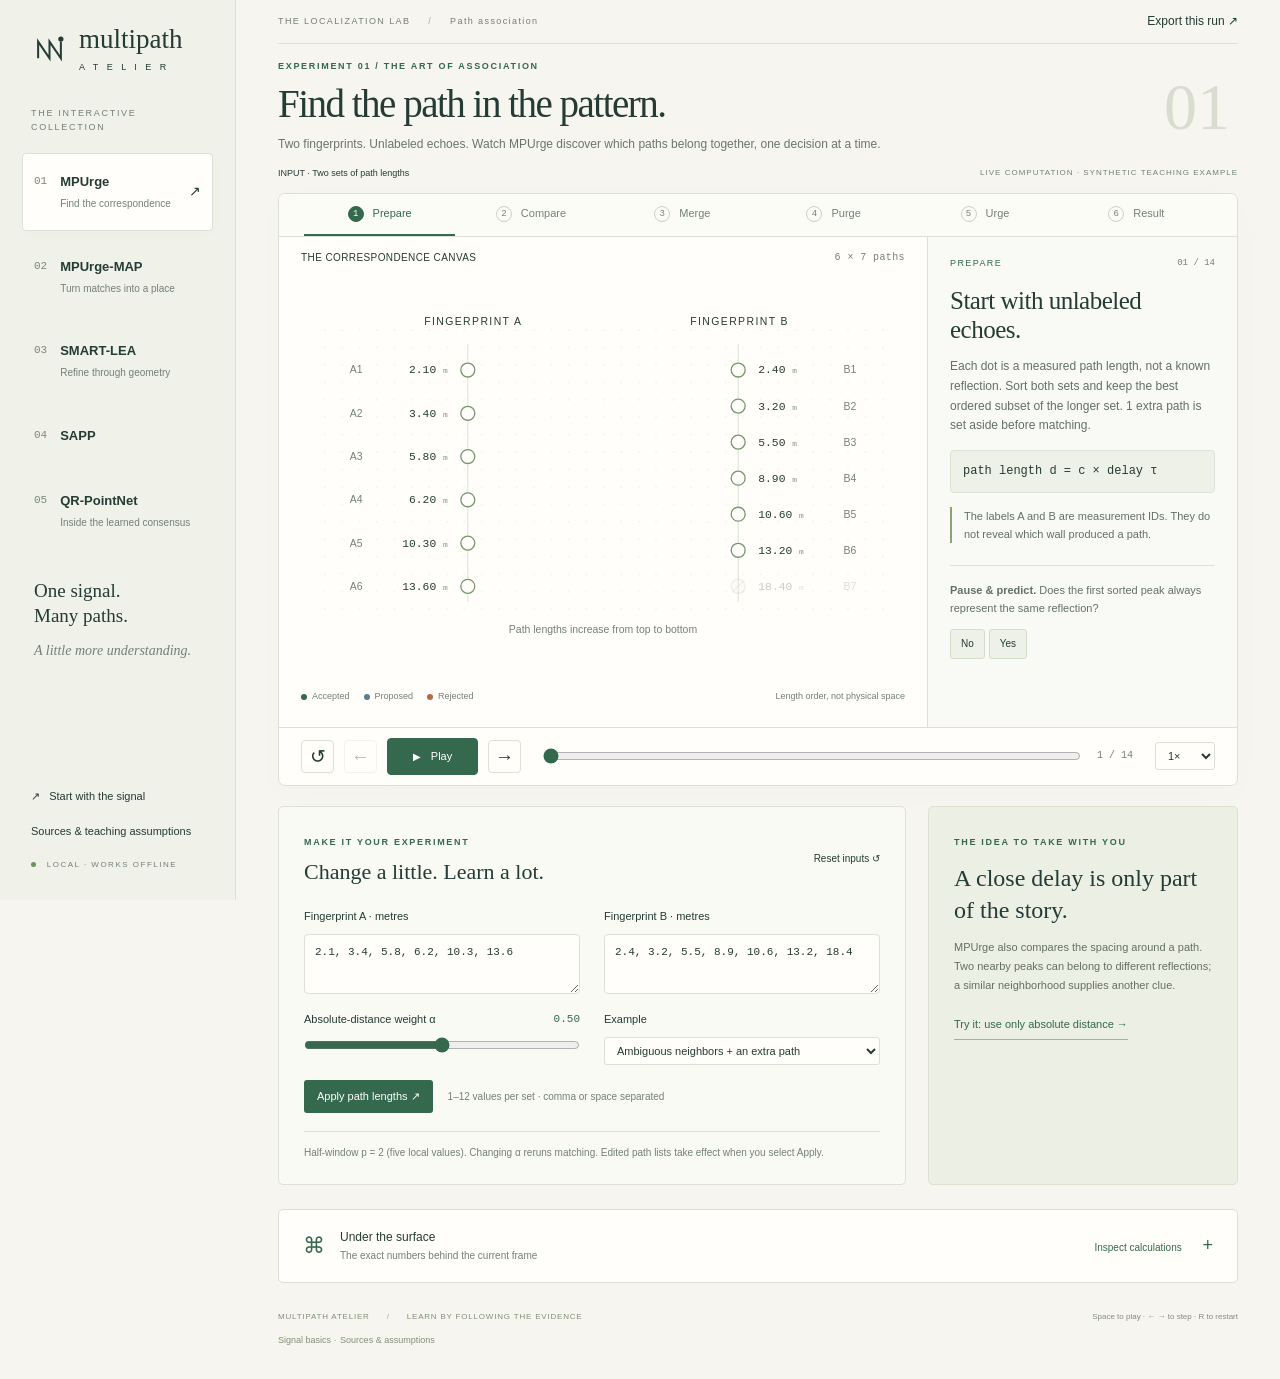
==== commit d30ffb39: "Add QR-PointNet component diagram with deterministic and stochastic readouts" ====
--- a/index.html
+++ b/index.html
@@ -2,7 +2,7 @@
 <html lang="en">
 <head>
 <meta charset="utf-8"><meta name="viewport" content="width=device-width,initial-scale=1">
-<meta name="description" content="An interactive, explainable laboratory for MPUrge, MPUrge-MAP, SMART-LEA and SAPP.">
+<meta name="description" content="Explore MPUrge, MPUrge-MAP, SMART-LEA and SAPP, plus a component diagram of QR-PointNet's query-reference localization.">
 <title>Multipath Atelier — an interactive localization lab</title>
 <style>:root{--paper:#f6f5ef;--white:#fffefa;--ink:#253b35;--muted:#748078;--line:#dce0d6;--green:#34694d;--green-light:#e7eee2;--orange:#b86842;--blue:#587d94;--soft:#eef0e8;--serif:Georgia,'Times New Roman',serif;--sans:'Segoe UI',Arial,sans-serif;--mono:Consolas,'Courier New',monospace}*{box-sizing:border-box}body{margin:0;background:var(--paper);font-family:var(--sans);color:var(--ink);font-size:14px;line-height:1.55}button,input,select,textarea{font:inherit}button,a,input,select,summary{touch-action:manipulation}button{cursor:pointer}button{color:inherit}button:disabled{cursor:default;opacity:.35}a{color:inherit}button:focus-visible,a:focus-visible,input:focus-visible,select:focus-visible,summary:focus-visible,textarea:focus-visible,[role=button]:focus-visible{outline:3px solid #b86842;outline-offset:4px}button{border:0}button:hover:not(:disabled){filter:brightness(.94)}.sr-only{position:absolute;width:1px;height:1px;padding:0;overflow:hidden;clip:rect(0,0,0,0);white-space:nowrap}.skip{position:fixed;top:-100px;left:15px;padding:10px;background:white;z-index:100}.skip:focus{top:10px}.sidebar{position:fixed;inset:0 auto 0 0;width:236px;border-right:1px solid var(--line);display:flex;flex-direction:column;background:#f0f1e8;padding:37px 22px 24px;z-index:10}.brand{display:flex;align-items:center;gap:12px;text-decoration:none;margin:0 10px 62px;font-family:var(--serif);font-size:27px;line-height:1}.brand svg{width:35px;height:39px}.brand-sub{display:block;font:9px var(--sans);letter-spacing:3px;margin-top:9px}.nav-label{font-size:9px;letter-spacing:1.7px;color:var(--muted);margin:0 9px 18px}nav{display:grid;gap:7px}nav a{position:relative;display:flex;gap:13px;align-items:center;padding:18px 11px;text-decoration:none;border-radius:4px;border:1px solid transparent}nav a.active{background:var(--white);border-color:var(--line);box-shadow:0 4px 15px #253b3504}nav a:hover{background:#fffefa80}.nav-number{font:11px var(--mono);color:#7d887a;align-self:flex-start;padding-top:3px}nav b{display:block;font-size:13px;font-weight:600}nav small{font-size:10px;display:block;color:var(--muted);margin-top:4px}.nav-arrow{margin-left:auto;display:none}nav .active .nav-arrow{display:block}.sidebar-note{margin:48px 12px 25px}.mini-orbit{font-size:44px;color:#8e9e78;font-family:var(--serif)}.sidebar-note p{font:22px/1.35 var(--serif);margin:14px 0}.sidebar-note em{display:block;font-size:14px;color:var(--muted);margin-top:13px}.sidebar-bottom{margin-top:auto;padding:20px 9px 0;display:grid;gap:12px}.text-button{background:transparent;padding:3px 0;text-align:left;font-size:12px}.sidebar-bottom .text-button{font-size:11px}.offline{font-size:8px;letter-spacing:1.5px;color:var(--muted);margin-top:15px}.offline i{display:inline-block;width:5px;height:5px;border-radius:50%;background:#6c9360;margin-right:7px}main{margin-left:236px;padding:0 42px;max-width:1790px}.topbar{height:81px;border-bottom:1px solid var(--line);display:flex;align-items:center;justify-content:space-between;font-size:9px;letter-spacing:1.4px;color:var(--muted)}.slash{color:#a6aea2;padding:0 14px}.topbar button{color:var(--ink)}.intro{display:flex;align-items:center;justify-content:space-between;padding:33px 0 26px;gap:25px}.eyebrow{font-size:9px;letter-spacing:1.7px;color:var(--green);font-weight:600}.intro h1{font-family:var(--serif);font-size:48px;font-weight:400;letter-spacing:-1.5px;line-height:1.08;margin:13px 0 14px}.intro p{font-size:13px;color:#69766e;max-width:680px;margin:0;line-height:1.7}.chapter-index{font:86px/1 var(--serif);color:#d8ddd0;padding-right:8px}.lesson-meta{display:flex;justify-content:space-between;gap:15px;font-size:10px;margin-bottom:15px;color:var(--muted)}.lesson-meta>span:first-child{color:var(--ink)}.teaching-tag{font-size:8px;letter-spacing:1px}.teaching-tag span{padding:0 5px}.workspace{border:1px solid var(--line);background:var(--white);border-radius:7px;overflow:hidden;box-shadow:0 8px 35px #1e382c04}.phases{display:flex;border-bottom:1px solid var(--line);padding:0 25px;background:#fcfcf7;min-height:55px}.phase{background:transparent;flex:1;position:relative;display:flex;align-items:center;gap:9px;justify-content:center;font-size:11px;color:var(--muted);padding:16px 6px;border-bottom:2px solid transparent;white-space:nowrap}.phase .phase-dot{border:1px solid #cbd2c3;border-radius:50%;width:16px;height:16px;font:9px/14px var(--mono)}.phase.active{color:var(--green);border-bottom-color:var(--green)}.phase.active .phase-dot{background:var(--green);border-color:var(--green);color:#fff}.phase.complete .phase-dot{background:#e6ecdF;border-color:#e6ecdf}.stage-layout{display:grid;grid-template-columns:minmax(0,1fr) 310px;min-height:446px}.visual-panel{min-width:0;display:flex;flex-direction:column}.scene-header{display:flex;justify-content:space-between;gap:10px;padding:20px 25px 0;font-size:10px;font-weight:500;letter-spacing:.4px}.scene-header .mono{color:var(--muted);font-size:10px}.mono{font-family:var(--mono);font-variant-numeric:tabular-nums}.scene{flex:1;display:flex;align-items:center;padding:6px 10px;min-height:360px;overflow:hidden}.scene svg{width:100%;height:auto;max-height:400px;overflow:visible;display:block}.scene-footer{display:flex;justify-content:space-between;align-items:center;gap:12px;padding:10px 25px 18px;font-size:9px;color:var(--muted)}.scene-footer>span{max-width:180px;text-align:right}.legend{display:flex;gap:14px;flex-wrap:wrap}.legend span{display:inline-flex;align-items:center;gap:5px}.legend i{width:6px;height:6px;background:var(--green);border-radius:50%;display:inline-block}.legend .amber{background:var(--orange)}.legend .blue{background:var(--blue)}.legend .hollow{background:transparent;border:1px solid var(--ink)}.explanation{border-left:1px solid var(--line);background:#f9faf5;padding:25px 25px 20px;display:flex;flex-direction:column}.step-kicker{display:flex;justify-content:space-between;font-size:9px;letter-spacing:1.4px;color:var(--green);margin-bottom:23px}.step-kicker #stepCounter{font-family:var(--mono);color:var(--muted);letter-spacing:0}.explanation h2{font:27px/1.17 var(--serif);font-weight:400;margin:0 0 17px;letter-spacing:-.5px}.explanation p{font-size:12px;line-height:1.8;color:#637067;margin:0 0 15px}.formula{background:#edf1e8;border:1px solid #dbe3d4;border-radius:4px;padding:13px 14px;font:12px/1.7 var(--mono);margin:19px 0;overflow-wrap:anywhere}.formula small{display:block;font:10px/1.5 var(--sans);color:var(--muted);margin-top:7px}.reason{border-left:2px solid #8ca274;padding:0 0 0 12px;font-size:11px!important}.prediction{margin-top:auto;border-top:1px solid var(--line);padding-top:15px}.prediction:empty{border:0;padding:0}.prediction p{font-size:11px;margin:0 0 10px}.prediction button{background:#edf1e8;border:1px solid #d4ddcc;padding:6px 10px;margin:0 4px 5px 0;font-size:10px;border-radius:3px}.prediction .answer{font-size:11px;color:var(--green);margin-top:5px}.transport{border-top:1px solid var(--line);padding:13px 22px;display:flex;align-items:center;gap:10px}.icon-button{font-size:19px;border:1px solid var(--line);border-radius:4px;background:var(--white);width:33px;height:33px;display:inline-grid;place-items:center;line-height:1;flex-shrink:0}.play-button{border:1px solid var(--green);border-radius:4px;background:var(--green);color:white;font-size:11px;padding:9px 17px;min-width:91px;white-space:nowrap}.play-button span{font-size:10px;margin-right:7px}.scrubber{margin:0 12px;display:flex;gap:16px;align-items:center;flex:1;min-width:50px}.scrubber input{flex:1;min-width:10px}.scrubber span{font-size:10px;white-space:nowrap;color:var(--muted)}input[type=range]{accent-color:var(--green);height:16px;cursor:pointer;width:100%;margin:0}select{border:1px solid var(--line);background:var(--white);padding:6px 8px;border-radius:3px;color:var(--ink);font-size:11px}.below-grid{display:grid;grid-template-columns:minmax(0,1fr) 310px;gap:22px;margin-top:24px}.panel{border:1px solid var(--line);border-radius:5px;padding:23px 25px;background:#f9faf4}.section-heading{display:flex;align-items:center;justify-content:space-between;gap:10px;margin-bottom:21px}.panel h2{font:22px/1.3 var(--serif);font-weight:400;margin:7px 0 0}.section-heading button{font-size:10px;white-space:nowrap}.control-grid{display:grid;grid-template-columns:1fr 1fr;gap:17px 24px}.control{display:flex;flex-direction:column;gap:9px;font-size:11px}.control-title{display:flex;justify-content:space-between;gap:8px}.control-title output{font-family:var(--mono);color:var(--green)}.control textarea{resize:vertical;width:100%;min-height:60px;border:1px solid var(--line);background:var(--white);padding:9px 10px;border-radius:4px;font:11px/1.6 var(--mono);color:var(--ink)}.control .check-row{display:flex;align-items:center;gap:8px;height:23px}.check-row input{accent-color:var(--green)}.apply-row{display:flex;align-items:center;gap:15px;margin-top:15px}.apply-button{background:var(--green);color:white;padding:8px 13px;font-size:11px;border-radius:3px}.apply-row span{font-size:10px;color:var(--muted)}.experiment-note{color:var(--muted);font-size:10px;margin-top:18px;border-top:1px solid var(--line);padding-top:13px}.insight{background:#ecefe3;border-color:#dce1d1}.insight h2{font-size:24px;margin:12px 0}.insight p{color:#65715f;font-size:11px;line-height:1.75}.challenge-button{margin-top:10px;background:transparent;border-bottom:1px solid #a3b397;padding:0 0 6px;font-size:11px;text-align:left;color:var(--green)}.challenge-result:empty{display:none}#inputError{font-size:11px;color:#a34430;margin-top:10px}.inspector{border:1px solid var(--line);border-radius:5px;margin:24px 0 0;background:var(--white)}.inspector summary{list-style:none;cursor:pointer;display:flex;justify-content:space-between;align-items:center;gap:15px;padding:18px 24px}.inspector summary::-webkit-details-marker{display:none}.inspector summary>div{display:flex;align-items:center;gap:15px}.inspector-icon{font-size:22px;color:var(--green)}.inspector summary b{font-size:12px;font-weight:500;display:block}.inspector summary small{display:block;font-size:10px;color:var(--muted);margin-top:2px}.details-toggle{font-size:10px;color:var(--green)}.details-toggle span{font-size:18px;padding-left:18px}.inspector[open] .details-toggle span{display:inline-block;transform:rotate(45deg)}.numerical{border-top:1px solid var(--line);padding:24px;overflow:hidden}.numerical h3{font:22px var(--serif);margin:0 0 10px}.numerical p{font-size:12px;color:#637067}.numbers-grid{display:grid;grid-template-columns:minmax(0,1fr) minmax(210px,.7fr);gap:25px}.table-scroll{overflow:auto;max-height:370px}table{border-collapse:collapse;font:11px var(--mono);width:100%;text-align:right;white-space:nowrap}th{font:10px var(--sans);font-weight:500;background:#f0f3e9;position:sticky;top:0;z-index:1}th,td{border-bottom:1px solid #e3e6dd;padding:9px 10px}th:first-child,td:first-child{text-align:left}tr.active{background:#e3eddd}td button{width:100%;background:transparent;font:inherit;padding:2px 4px;color:var(--ink)}td.best{background:#dfead8}td.selected-cell{outline:2px solid var(--green);outline-offset:-2px}.metric-row{display:flex;gap:20px;flex-wrap:wrap;margin:18px 0}.metric{border-left:2px solid #a8b899;padding-left:12px}.metric strong{display:block;font:25px var(--serif)}.metric small{font-size:10px;color:var(--muted)}.code{font:11px/1.9 var(--mono);padding:15px;background:#f0f3e9;border-radius:4px;white-space:pre-wrap;overflow-wrap:anywhere}.pill{display:inline-block;background:#e3eddb;padding:3px 7px;border-radius:3px;font-size:10px}.debug-note{border-left:2px solid var(--orange);padding-left:14px;margin:16px 0}.inspect-select{display:flex;gap:10px;align-items:center;margin-bottom:16px;font-size:11px}footer{display:flex;justify-content:space-between;gap:12px;padding:28px 0;color:#829078;font-size:8px;letter-spacing:.8px}footer span:last-child{letter-spacing:0}dialog{border:1px solid var(--line);border-radius:8px;max-width:740px;width:calc(100% - 40px);background:var(--white);color:var(--ink);padding:25px 35px 35px;max-height:85vh;box-shadow:0 30px 100px #253b3520}dialog::backdrop{background:#1d302d70;backdrop-filter:blur(3px)}.dialog-top{display:flex;align-items:center;justify-content:space-between}.dialog-top button{background:transparent;border:0}dialog h2{font:34px/1.2 var(--serif);font-weight:400;margin:15px 0 24px}dialog h3{font:21px var(--serif);margin:26px 0 10px}dialog p,dialog li{font-size:13px;line-height:1.8;color:#627065}dialog code{font:11px var(--mono);overflow-wrap:anywhere}dialog a{color:var(--green);text-underline-offset:3px}.toast{position:fixed;bottom:24px;left:50%;transform:translate(-50%,15px);background:var(--ink);color:#fff;padding:12px 20px;border-radius:5px;font-size:12px;opacity:0;pointer-events:none;transition:.2s;z-index:30}.toast.visible{opacity:1;transform:translate(-50%,0)}svg text{font-family:var(--sans);fill:var(--ink)}svg .mono{font-family:var(--mono)}svg .small{font-size:11px;fill:var(--muted)}svg .axis-label{font-size:10px;fill:#8c978b}svg .node{cursor:pointer}svg .edge{stroke-dasharray:800;stroke-dashoffset:0;animation:draw .7s ease-out;fill:none}svg .candidate{stroke-dasharray:5 5;animation:flow 1.4s linear infinite}svg .appear{animation:appear .5s ease both}svg .ring{animation:ring .65s ease-out;transform-box:fill-box;transform-origin:center}.trajectory{stroke-dasharray:800;animation:draw 1s ease both}.move-point{animation:move-point .75s ease both}.diagram-link{cursor:pointer}.diagram-link:hover{filter:brightness(.8)}.selected-halo{fill:none;stroke:var(--orange);stroke-width:2;stroke-dasharray:3 3}.heat-cell{transition:fill .4s,opacity .4s}.svg-tooltip{font-size:10px}.empty-note{font:20px var(--serif);text-align:center;padding:50px;color:var(--muted)}.density-legend{font-size:10px}.bar{transition:width .5s}.muted{color:var(--muted)}.good{color:var(--green)}.bad{color:var(--orange)}.inline-heading{display:flex;align-items:center;justify-content:space-between;gap:15px}.inline-heading button{font-size:10px}.scroll-hint{font-size:9px;color:var(--muted)}.score-bar{display:inline-block;height:5px;background:#7f9c6d;max-width:120px;vertical-align:middle;border-radius:1px;margin-right:6px}
 @keyframes draw{from{stroke-dashoffset:800}to{stroke-dashoffset:0}}@keyframes flow{to{stroke-dashoffset:-20}}@keyframes appear{from{opacity:0;transform:translateY(3px)}to{opacity:1;transform:translateY(0)}}@keyframes ring{from{opacity:0}to{opacity:1}}@keyframes move-point{from{transform:translate(var(--dx),var(--dy))}to{transform:translate(0,0)}}
@@ -21,11 +21,128 @@
 @media(min-width:1001px) and (max-height:900px){.topbar{height:44px}.intro{padding-top:16px;padding-bottom:13px}.sidebar-note .mini-orbit{display:none}.sidebar-note{margin-top:20px}.sidebar-bottom{padding-bottom:5px}}
 
 .selection-summary:empty{display:none}
-.stage-layout{position:relative}.explanation-scroll-hint{position:absolute;right:0;bottom:0;padding:17px 20px 7px;background:linear-gradient(transparent,#f9faf5 45%);font-size:10px;color:var(--green);pointer-events:none;text-align:right;z-index:2}
 
 @media(min-width:1001px){#scene svg text[font-size="8"],#scene svg text[font-size="9"],#scene svg text[font-size="10"],#scene svg text[font-size="11"],#scene svg .small,#scene svg .axis-label{font-size:12px}}
 .scene-tools{display:flex;align-items:center;gap:4px;font:11px var(--sans);letter-spacing:0}.scene-tools[hidden]{display:none}.scene-tools>span{margin-right:4px;color:var(--muted)}.scene-tools button{min-width:25px;height:26px;background:#f5f7ef;border:1px solid #d8e0d0;border-radius:3px;font:11px var(--sans);padding:3px 6px}.scene-tools button[aria-pressed="true"]{background:var(--green);color:white;border-color:var(--green)}.scene-tools .count-jump{margin-left:5px;white-space:nowrap}.scene-header:has(.scene-tools:not([hidden])){align-items:center;min-height:45px;flex-wrap:wrap}.scene-tools button:focus-visible{outline:2px solid var(--green);outline-offset:2px}@media(max-width:720px){.scene-tools{flex-wrap:wrap}.scene-header:has(.scene-tools:not([hidden])){gap:9px}}
-[hidden]{display:none!important}.lesson-meta{align-items:center}#methodMap{font-size:10px;color:var(--green);padding:0;text-decoration:underline;text-underline-offset:3px}.scene-tools label{display:flex;align-items:center;gap:4px;margin-left:5px;white-space:nowrap}.scene-tools select{font-size:10px;padding:4px 3px}.step-detail{font-size:12px;line-height:1.7;color:#536358;margin:14px 0;padding-left:19px}.step-detail li{padding-left:3px;margin-bottom:12px}.step-detail li::marker{color:var(--green);font-weight:600}.worked-example{background:#edf2e7;border-left:3px solid #8ea17e;padding:12px;margin:14px 0;font-size:12px}.worked-example>b{display:block;color:var(--green);font-size:11px;margin-bottom:7px}.worked-example p:last-child{margin:8px 0 0}.worked-example .mono{line-height:1.7;font-size:11px}.equation-block{margin:18px 0}.equation-block .formula{margin:0!important;border-radius:4px 4px 0 0}.formula-key{border:1px solid #dbe3d4;border-top:0;border-radius:0 0 4px 4px;background:#f4f6ef;padding:12px}.key-title,.step-references>span{display:block;font-size:9px;letter-spacing:1.2px;color:var(--green);font-weight:600}.formula-key dl{margin:10px 0 0}.formula-key dl>div{padding:7px 0;border-top:1px solid #e0e6d9}.formula-key dt{font:12px var(--mono);color:var(--ink);margin-bottom:4px}.formula-key dd{font-size:11px;line-height:1.6;color:#526354;margin:0}.step-references{padding-top:5px}.step-link{display:block;background:transparent;padding:5px 0;font-size:11px;color:var(--green);text-align:left;text-decoration:underline;text-underline-offset:3px}.explanation .open-method-map{font-size:11px}.method-overview{margin-top:24px;padding:23px 25px;background:var(--white);border:1px solid var(--line);border-radius:6px}.method-heading{display:flex;align-items:end;justify-content:space-between;gap:20px;margin-bottom:20px}.method-heading h2{font:27px/1.2 var(--serif);margin:7px 0 0}.method-heading>span{font-size:11px;color:var(--muted);white-space:nowrap}.method-lane h3{font-size:12px;font-family:var(--sans);font-weight:600;margin:0 0 12px;display:flex;align-items:center;gap:10px}.method-lane h3>b{font:11px var(--mono);background:#e7eee2;color:var(--green);padding:3px 7px;border-radius:3px}.method-lane h3 small{font-size:10px;font-weight:400;color:var(--muted);margin-left:auto}.method-flow{display:grid;grid-template-columns:repeat(4,minmax(0,1fr));gap:25px;align-items:stretch}.method-flow> *{position:relative}.method-flow> :not(:last-child)::after{content:'→';position:absolute;left:calc(100% + 6px);top:50%;transform:translateY(-50%);font:18px var(--sans);color:#829778;pointer-events:none}.method-node{display:flex;flex-direction:column;justify-content:center;gap:5px;text-align:left;border:1px solid #dce3d4;border-radius:4px;background:#f5f7ef;padding:12px;min-width:0;width:100%}.method-node>span{font:9px var(--mono);color:#667d5b;letter-spacing:.5px}.method-node>b{font:17px/1.2 var(--serif);font-weight:400}.method-node>small{font:11px/1.5 var(--sans);color:#586b5d}.method-node.current{border-color:var(--green);box-shadow:inset 0 0 0 1px var(--green)}.method-split{display:flex;flex-direction:column;gap:8px}.method-split .method-node{padding:9px 11px;flex:1}.method-split .method-node>b{font-size:15px}.method-transfer{display:flex;gap:12px;align-items:center;margin:16px 0;padding:10px 15px;border:1px dashed #bac9ac;border-radius:4px}.method-transfer>span{font-size:25px;color:var(--green)}.method-transfer p{font-size:11px;line-height:1.6;margin:0;color:#5e6d62}.query-lane .method-node{background:#f2f5f6;border-color:#d8e1e4}.query-lane .method-node.current{border-color:var(--green)}.method-note{font-size:10px;line-height:1.5;color:var(--muted);margin:15px 0 0}.method-dialog{max-width:1080px;max-height:94vh;padding:14px 25px 23px}.method-dialog .method-heading{margin-bottom:14px}.method-dialog .method-heading h2{font-size:26px}.method-dialog .method-note{font-size:10px;line-height:1.5}.method-dialog .method-transfer p{font-size:11px;line-height:1.6}.method-dialog .dialog-top{min-height:25px}.method-dialog .method-transfer{margin:12px 0}.method-dialog .method-lane h3{margin:0 0 10px}.method-dialog .method-node{padding:10px}.method-dialog .method-split .method-node{padding:8px 10px}@media(max-width:1000px){.method-heading{align-items:start;flex-direction:column;gap:8px}.method-flow{gap:20px}.method-flow> :not(:last-child)::after{left:calc(100% + 3px)}.method-lane h3{flex-wrap:wrap}.method-lane h3 small{margin-left:0}}@media(max-width:720px){.method-overview{padding:20px 17px}.method-flow{grid-template-columns:1fr;gap:22px}.method-flow> :not(:last-child)::after{content:'↓';top:100%;left:50%;transform:translateX(-50%);line-height:22px}.method-node{padding:13px}.method-split{gap:8px}.method-lane h3 small{flex-basis:100%}.method-dialog{padding:15px}.method-heading>span{white-space:normal}.scene-tools{flex-wrap:wrap}.scene-tools label{margin:0 5px 0 0}.lesson-meta #methodMap{margin-top:6px}.method-heading h2{font-size:24px}}
+
+/* Architecture only: no QR model weights or synthetic inference are embedded. */
+[hidden] { display: none !important; }
+.qr-architecture { --qr-accent: #9c5435; }
+.qr-toolbar { display: flex; justify-content: space-between; align-items: center; gap: 20px; margin: 8px 0 22px; }
+.qr-toolbar p { margin: 5px 0 0; color: var(--muted); font-size: 13px; }
+.qr-switch { display: flex; margin: 0; padding: 4px; border: 1px solid var(--line); border-radius: 6px; background: #eaece3; gap: 3px; flex-shrink: 0; }
+.qr-switch label { position: relative; cursor: pointer; }
+.qr-switch input { position: absolute; opacity: 0; width: 1px; height: 1px; }
+.qr-switch label > span { display: block; padding: 9px 15px; border-radius: 4px; color: #58665e; font-size: 12px; font-weight: 600; }
+.qr-switch small { display: block; font-size: 9px; font-weight: 400; margin-top: 2px; }
+.qr-switch input:checked + span { background: var(--white); color: var(--green); box-shadow: 0 1px 4px #253b3512; }
+.qr-switch input:focus-visible + span { outline: 2px solid var(--green); outline-offset: 2px; }
+.qr-figure { margin: 0; }
+.qr-flow { display: grid; grid-template-columns: repeat(4, minmax(0, 1fr)); gap: 25px; align-items: stretch; }
+.qr-block { position: relative; padding: 20px 16px 18px; border: 1px solid #d3dace; border-top: 3px solid var(--green); background: var(--white); border-radius: 5px; min-width: 0; }
+.qr-block-label { display: flex; align-items: center; gap: 8px; font: 9px var(--mono); letter-spacing: 1px; color: #68776d; }
+.qr-block-label > span { display: grid; place-items: center; width: 23px; height: 23px; border: 1px solid var(--line); border-radius: 50%; letter-spacing: 0; }
+.qr-block h2 { font: 24px/1.13 var(--serif); letter-spacing: -.6px; margin: 16px 0 20px; min-height: 55px; }
+.qr-block p { color: #58695e; font-size: 12px; line-height: 1.65; margin: 14px 0 0; }
+.qr-inputs { display: grid; grid-template-columns: 1fr 1fr; gap: 7px; }
+.qr-inputs > div { background: #f0f3ec; padding: 9px 8px; border-radius: 3px; min-width: 0; }
+.qr-inputs b { display: block; font-size: 11px; }
+.qr-inputs small { display: block; font-size: 9px; margin-top: 3px; color: #59695f; }
+.qr-peaks { display: block; width: 100%; height: 28px; margin-top: 12px; stroke: var(--green); stroke-width: 9; fill: none; }
+.qr-inner-arrow { text-align: center; color: #647a68; font: 10px var(--mono); padding: 12px 0; }
+.qr-operation { padding: 12px 10px; border: 1px solid #d6dfcf; border-radius: 3px; background: #edf2e8; font-size: 12px; font-weight: 600; line-height: 1.5; }
+.qr-operation > span { display: block; font-weight: 400; font-size: 10px; margin-top: 5px; color: #566650; }
+.qr-side-input { padding-left: 10px; border-left: 2px solid #a6bca6; margin: 15px 0; font-size: 11px; }
+.qr-side-input b, .qr-side-input span { display: block; }
+.qr-side-input span { color: #58695e; margin-top: 4px; }
+.qr-equation { font: 12px/1.9 var(--mono); overflow-wrap: anywhere; margin-top: 13px; color: var(--ink); }
+.qr-equation sub { font-size: .76em; }
+.qr-edge { position: absolute; width: 24px; height: 1px; right: -25px; top: 50%; background: #8b9f8c; font-size: 0; z-index: 1; }
+.qr-edge::after { content: ''; position: absolute; right: 0; top: -3px; width: 6px; height: 6px; border-top: 1px solid #8b9f8c; border-right: 1px solid #8b9f8c; transform: rotate(45deg); }
+.qr-vote { border-top-color: var(--qr-accent); }
+.qr-latent { padding: 11px 10px 0; margin-bottom: 10px; background: #f7eee6; border: 1px dashed #d7b19d; border-radius: 3px; color: #824629; }
+.qr-latent b { font-size: 12px; }
+.qr-latent span { display: block; font-size: 10px; line-height: 1.6; margin-top: 4px; }
+.qr-latent > span:last-child { text-align: center; font-size: 16px; }
+.qr-consensus { background: #f0f4eb; }
+.qr-readout { position: relative; display: grid; grid-template-columns: 1fr 1.35fr auto; gap: 30px; align-items: center; padding: 24px; border-radius: 5px; background: #294d3d; color: #f4f6ee; margin-top: 24px; }
+.qr-readout::before { content: ''; position: absolute; top: -24px; right: 12%; width: 1px; height: 24px; background: #8b9f8c; }
+.qr-readout::after { content: ''; position: absolute; top: -8px; right: calc(12% - 3px); width: 6px; height: 6px; border-right: 1px solid #8b9f8c; border-bottom: 1px solid #8b9f8c; transform: rotate(45deg); }
+.qr-readout .eyebrow { color: #c0d2bd; font-size: 9px; }
+.qr-readout h2 { font: 27px/1.15 var(--serif); margin: 10px 0; letter-spacing: -.5px; }
+.qr-readout .qr-equation { color: #f4f6ee; }
+.qr-readout p { margin: 0; font-size: 12px; line-height: 1.7; color: #e0e8dc; }
+.qr-readout .qr-unit-note { margin-top: 10px; font-size: 11px; color: #c1d2be; }
+.qr-count { border-left: 1px solid #6d88734d; padding-left: 25px; min-width: 125px; display: flex; flex-direction: column; text-align: center; gap: 1px; }
+.qr-count b { font: 19px var(--mono); }
+.qr-count span { font-size: 9px; color: #c1d2be; }
+.qr-count span[aria-hidden] { margin: 4px 0; }
+.qr-figure figcaption { font-size: 11px; line-height: 1.7; color: #647268; padding: 12px 1px; max-width: 930px; }
+.qr-notes { display: grid; grid-template-columns: 1fr 1fr; gap: 30px; margin: 20px 0 25px; }
+.qr-note { border-top: 1px solid #bfcdbb; padding: 22px 0 0; }
+.qr-note h2 { font: 23px/1.25 var(--serif); margin: 9px 0 14px; }
+.qr-note p { font-size: 12px; line-height: 1.8; color: #5b6b60; margin: 8px 0; }
+.qr-caution { border-top-color: #cda990; }
+.qr-caution .eyebrow { color: #9c5435; }
+.qr-details { border: 1px solid var(--line); border-radius: 5px; background: var(--white); }
+.qr-details summary { padding: 18px 20px; cursor: pointer; font-size: 12px; font-weight: 600; }
+.qr-details summary > span { float: right; }
+.qr-details-content { display: grid; grid-template-columns: 1fr 1fr; gap: 32px; padding: 0 22px 20px; }
+.qr-details-content h3 { font: 19px var(--serif); }
+.qr-details-content p { font-size: 12px; line-height: 1.75; color: #5b6b60; }
+.qr-details-content .qr-equation { padding: 12px; background: var(--soft); font-size: 11px; }
+.qr-scope { margin: 22px 0; color: #68756c; font-size: 10px; line-height: 1.8; max-width: 1000px; }
+.qr-scope b { color: var(--ink); }
+@media (max-width: 1200px) and (min-width: 1001px) {
+  .qr-flow { gap: 18px; }
+  .qr-block { padding: 16px 11px; }
+  .qr-block-label { font-size: 8px; letter-spacing: .5px; gap: 5px; }
+  .qr-block h2 { font-size: 22px; }
+  .qr-edge { width: 17px; right: -18px; }
+}
+@media (max-width: 1000px) {
+  nav { flex-wrap: wrap; }
+  nav a { flex: 1 1 140px; }
+  .qr-flow { grid-template-columns: 1fr; gap: 27px; }
+  .qr-block { padding: 22px; }
+  .qr-block h2 { min-height: 0; margin: 12px 0 20px; font-size: 27px; }
+  .qr-block-label { font-size: 10px; }
+  .qr-block p { font-size: 13px; }
+  .qr-operation { font-size: 14px; }
+  .qr-operation > span, .qr-side-input, .qr-latent span { font-size: 12px; }
+  .qr-inputs b, .qr-latent b { font-size: 13px; }
+  .qr-inputs small { font-size: 11px; }
+  .qr-equation { font-size: 13px; }
+  .qr-edge { top: auto; right: 50%; bottom: -28px; width: 1px; height: 27px; }
+  .qr-edge::after { top: auto; bottom: 0; right: -3px; transform: rotate(135deg); }
+  .qr-readout { grid-template-columns: 1fr 1fr; }
+  .qr-readout::before { right: 50%; }
+  .qr-readout::after { right: calc(50% - 3px); }
+  .qr-count { grid-column: 1 / -1; flex-direction: row; align-items: center; justify-content: center; flex-wrap: wrap; border-left: 0; padding: 16px 0 0; border-top: 1px solid #6d88734d; gap: 8px; }
+  .qr-count span[aria-hidden] { transform: rotate(-90deg); margin: 0 6px; }
+}
+@media (max-width: 720px) {
+  nav a { flex: 1 1 30%; }
+  .qr-toolbar { flex-direction: column; align-items: stretch; gap: 16px; }
+  .qr-switch { align-self: flex-start; }
+  .qr-switch label > span { padding: 10px 20px; }
+  .qr-readout { grid-template-columns: 1fr; gap: 17px; padding: 22px; }
+  .qr-readout p, .qr-note p, .qr-details-content p { font-size: 13px; }
+  .qr-count { gap: 5px; }
+  .qr-count b { font-size: 15px; }
+  .qr-count span { font-size: 9px; }
+  .qr-count span[aria-hidden] { margin: 0 2px; }
+  .qr-notes, .qr-details-content { grid-template-columns: 1fr; gap: 22px; }
+  .qr-details summary { line-height: 1.7; }
+  .qr-figure figcaption, .qr-scope { font-size: 11px; }
+}
+@media print {
+  .qr-toolbar { display: none; }
+  .qr-flow { grid-template-columns: 1fr 1fr; }
+  .qr-edge, .qr-readout::before, .qr-readout::after { display: none; }
+  .qr-block, .qr-readout, .qr-note { break-inside: avoid; }
+  .qr-readout { print-color-adjust: exact; -webkit-print-color-adjust: exact; }
+}
 </style>
 </head>
 <body>
@@ -38,6 +155,7 @@
     <a href="#map" data-lesson="map"><span class="nav-number">02</span><span><b>MPUrge-MAP</b><small>Turn matches into a place</small></span><span class="nav-arrow">↗</span></a>
     <a href="#smart" data-lesson="smart"><span class="nav-number">03</span><span><b>SMART-LEA</b><small>Refine through geometry</small></span><span class="nav-arrow">↗</span></a>
     <a href="#sapp" data-lesson="sapp"><span class="nav-number">04</span><span><b>SAPP</b></span><span class="nav-arrow">↗</span></a>
+    <a href="#qr" data-lesson="qr"><span class="nav-number">05</span><span><b>QR-PointNet</b><small>Inside the learned consensus</small></span><span class="nav-arrow">↗</span></a>
   </nav>
   <div class="sidebar-note"><span class="mini-orbit" aria-hidden="true">◎</span><p>One signal.<br>Many paths.<br><em>A little more understanding.</em></p></div>
   <div class="sidebar-bottom"><button id="fundamentals" class="text-button">↗ &nbsp; Start with the signal</button><button id="about" class="text-button">Sources & teaching assumptions</button><span class="offline"><i></i> LOCAL · WORKS OFFLINE</span></div>
@@ -45,23 +163,98 @@
 <main id="main">
   <header class="topbar"><span>THE LOCALIZATION LAB <span class="slash">/</span> <span id="breadcrumb">Path association</span></span><button id="export" class="text-button">Export this run <span aria-hidden="true">↗</span></button></header>
   <section class="intro"><div><div class="eyebrow" id="eyebrow"></div><h1 id="title"></h1><p id="subtitle"></p></div><div class="chapter-index" id="chapterIndex" aria-hidden="true"></div></section>
-  <div class="lesson-meta"><span id="inputSummary"></span><button id="methodMap" class="text-button" hidden>SAPP method map ↗</button><span id="teachingTag" class="teaching-tag">LIVE COMPUTATION <span>·</span> SYNTHETIC TEACHING EXAMPLE</span></div>
+  <div class="lesson-meta"><span id="inputSummary"></span><span class="teaching-tag">LIVE COMPUTATION <span>·</span> SYNTHETIC TEACHING EXAMPLE</span></div>
   <section class="workspace" aria-label="Interactive algorithm walkthrough">
     <div id="phases" class="phases" aria-label="Algorithm phases"></div>
     <div class="stage-layout">
       <div class="visual-panel"><div class="scene-header"><span id="sceneTitle"></span><div id="sceneTools" class="scene-tools" hidden></div><span id="sceneMeta" class="mono"></span></div><div id="scene" class="scene"></div><div id="selectionSummary" class="selection-summary" aria-live="polite"></div><div class="scene-footer"><div id="legend" class="legend"></div><span id="sceneHint"></span></div></div>
       <aside class="explanation" tabindex="0" aria-label="Current step explanation"><div class="step-kicker"><span id="phaseName"></span><span id="stepCounter"></span></div><div id="explanationContent" aria-live="polite" aria-atomic="true"></div><div id="prediction" class="prediction"></div></aside>
-      <div id="explanationScrollHint" class="explanation-scroll-hint" aria-hidden="true" hidden>Scroll for the explanation & symbols ↓</div>
     </div>
     <div class="transport"><button id="restart" class="icon-button" aria-label="Restart walkthrough" title="Restart">↺</button><button id="previous" class="icon-button" aria-label="Previous step" title="Previous step (left arrow)">←</button><button id="play" class="play-button" aria-label="Play animation"><span aria-hidden="true">▶</span> Play</button><button id="next" class="icon-button" aria-label="Next step" title="Next step (right arrow)">→</button><div class="scrubber"><label class="sr-only" for="timeline">Walkthrough step</label><input id="timeline" type="range" min="0" max="10" value="0"><span id="timelineLabel" class="mono"></span></div><label class="speed-label"><span class="sr-only">Playback speed</span><select id="speed"><option value="4000">0.5×</option><option value="2200" selected>1×</option><option value="1100">2×</option></select></label></div>
   </section>
-  <section id="sappOverview" class="method-overview" aria-label="SAPP method overview" hidden></section>
   <div class="below-grid">
     <section class="experiment panel"><div class="section-heading"><div><span class="eyebrow">MAKE IT YOUR EXPERIMENT</span><h2>Change a little. Learn a lot.</h2></div><button id="resetInputs" class="text-button">Reset inputs ↺</button></div><div id="controls"></div><div id="inputError" role="alert"></div><div class="experiment-note" id="experimentNote"></div></section>
     <section class="insight panel"><span class="eyebrow">THE IDEA TO TAKE WITH YOU</span><h2 id="takeawayTitle"></h2><p id="takeawayText"></p><button id="challenge" class="challenge-button"></button><p class="challenge-result" id="challengeResult" aria-live="polite"></p></section>
   </div>
   <details id="inspector" class="inspector"><summary><div><span class="inspector-icon">⌘</span><span><b>Under the surface</b><small>The exact numbers behind the current frame</small></span></div><span class="details-toggle">Inspect calculations <span aria-hidden="true">+</span></span></summary><div id="numerical" class="numerical"></div></details>
-  <footer><span>MULTIPATH ATELIER <span class="slash">/</span> LEARN BY FOLLOWING THE EVIDENCE<br><button id="basicsFooter" class="text-button">Signal basics</button> · <button id="aboutFooter" class="text-button">Sources & assumptions</button></span><span>Space to play · ← → to step · R to restart</span></footer>
+  <section id="qrArchitecture" class="qr-architecture" aria-label="QR-PointNet component diagram" hidden>
+  <div class="qr-toolbar">
+    <div><span class="eyebrow">FOLLOW THE INFORMATION</span><p>One architecture. Two inference variants.</p></div>
+    <fieldset class="qr-switch"><legend class="sr-only">QR inference variant</legend>
+      <label><input type="radio" name="qrVariant" value="s" checked><span>QR-S <small>stochastic</small></span></label>
+      <label><input type="radio" name="qrVariant" value="d"><span>QR-D <small>deterministic</small></span></label>
+    </fieldset>
+  </div>
+
+  <figure class="qr-figure" aria-labelledby="qrFigureCaption">
+    <div class="qr-flow">
+      <section class="qr-block qr-encode" aria-labelledby="qrEncodeTitle">
+        <div class="qr-block-label"><span>01</span> SET ENCODER</div>
+        <h2 id="qrEncodeTitle">Listen to the paths.</h2>
+        <div class="qr-inputs"><div><b>Query Q</b><small>Unknown receiver</small><svg class="qr-peaks" viewBox="0 0 100 28" aria-hidden="true"><path d="M4 26V21M25 26V9M46 26V18M67 26V3M88 26V15"/></svg></div><div><b>Reference R<sub>j</sub></b><small>Survey acquisition</small><svg class="qr-peaks" viewBox="0 0 100 28" aria-hidden="true"><path d="M4 26V17M25 26V3M46 26V23M67 26V10M88 26V20"/></svg></div></div>
+        <div class="qr-inner-arrow" aria-hidden="true">↓ &nbsp; same encoder &nbsp; ↓</div>
+        <div class="qr-operation">Shared path MLP<span>Masked mean + max + count</span></div>
+        <p>Delays / path lengths, excess lengths and optional power. Fourier features enrich each path token; padding is masked.</p>
+        <div class="qr-equation">e<sub>q</sub> = f(Q) &nbsp; e<sub>j</sub> = f(R<sub>j</sub>)</div>
+        <div class="qr-edge" aria-hidden="true">embeddings →</div>
+      </section>
+
+      <section class="qr-block qr-pair" aria-labelledby="qrPairTitle">
+        <div class="qr-block-label"><span>02</span> PAIR EVIDENCE</div>
+        <h2 id="qrPairTitle">Ask every reference.</h2>
+        <div class="qr-operation">Pair feature network<span>e<sub>q</sub>, e<sub>j</sub>, difference, product</span></div>
+        <div class="qr-side-input"><b>+ Fine path comparisons</b><span>Bidirectional nearest-delay summaries, directly from Q and R<sub>j</sub>.</span></div>
+        <div class="qr-side-input"><b>+ Known coordinates</b><span>Survey position x<sub>j</sub> and AP metadata enter here, not into the path encoder.</span></div>
+        <p>Produces pair features h<sub>j</sub>, a predicted separation ρ<sub>j</sub>, and a learned similarity s<sub>j</sub>.</p>
+        <div class="qr-edge" aria-hidden="true">pair evidence →</div>
+      </section>
+
+      <section class="qr-block qr-vote" aria-labelledby="qrVoteTitle">
+        <div class="qr-block-label"><span>03</span> REFERENCE VOTES</div>
+        <h2 id="qrVoteTitle">Propose a position.</h2>
+        <div class="qr-latent"><b id="qrLatentTitle">Shared latent z<sub>k</sub> ∈ ℝ⁴</b><span id="qrLatentText">One code per draw k, shared by every reference.</span><span aria-hidden="true">↓</span></div>
+        <div class="qr-operation">Displacement + vote-score heads<span>Conditioned on h<sub>j</sub> and z<sub>k</sub></span></div>
+        <div class="qr-equation">v<sub>jk</sub> = x<sub>j</sub> + Δ(h<sub>j</sub>, z<sub>k</sub>)</div>
+        <p>Add a predicted displacement to each surveyed coordinate. Similarity, predicted separation and the vote-score head determine the weight.</p>
+        <div class="qr-equation">w<sub>jk</sub> = softmax<sub>over j</sub>(ℓ<sub>jk</sub>)</div>
+        <div class="qr-edge" aria-hidden="true">votes + weights →</div>
+      </section>
+
+      <section class="qr-block qr-consensus" aria-labelledby="qrConsensusTitle">
+        <div class="qr-block-label"><span>04</span> GLOBAL HYPOTHESIS</div>
+        <h2 id="qrConsensusTitle">Bring the votes together.</h2>
+        <div class="qr-operation">Weighted reference consensus<span>All valid same-AP bank acquisitions</span></div>
+        <div class="qr-equation">t<sub>k</sub> = ∑<sub>j</sub> w<sub>jk</sub> v<sub>jk</sub></div>
+        <div class="qr-inner-arrow" aria-hidden="true">↓</div>
+        <div class="qr-operation">Learned context correction<span>Weighted pair features + query embedding + t<sub>k</sub></span></div>
+        <div class="qr-equation">ŷ<sub>k</sub> = t<sub>k</sub> + C(∑<sub>j</sub> w<sub>jk</sub> h<sub>j</sub>, e<sub>q</sub>, t<sub>k</sub>)</div>
+        <p>One corrected global coordinate per draw—not one final hypothesis per reference.</p>
+      </section>
+    </div>
+
+    <div class="qr-readout" aria-live="polite" aria-atomic="true">
+      <div class="qr-readout-lead"><span class="eyebrow">05 / DEPLOYED READOUT</span><h2 id="qrReadoutTitle">32 hypotheses → one mean</h2><div id="qrReadoutFormula" class="qr-equation">ŷ = (1 / 32) ∑<sub>k=1…32</sub> ŷ<sub>k</sub></div></div>
+      <div><p id="qrReadoutText">QR-S repeats the vote-and-consensus stages with 32 fixed antithetic Gaussian codes (z and −z), then takes the uniform mean of the 32 corrected global hypotheses.</p><p class="qr-unit-note">Finally, undo the survey-coordinate normalization to return a position in metres.</p></div>
+      <div class="qr-count"><b id="qrVoteCount">M × 32</b><span>pair votes</span><span aria-hidden="true">↓</span><b id="qrGlobalCount">32</b><span>global hypotheses</span><span aria-hidden="true">↓</span><b>1</b><span>reported position</span></div>
+    </div>
+    <figcaption id="qrFigureCaption">M is the number of reference acquisitions, not necessarily the number of unique survey positions. In the September NIST protocol, each same-AP bank has 140 acquisitions: 20 positions × seven anonymous conditions. The bank size is protocol-dependent.</figcaption>
+  </figure>
+
+  <div class="qr-notes">
+    <section class="qr-note"><span class="eyebrow">WHY AN UNORDERED REPRESENTATION?</span><h2>Paths are a set. References are a set.</h2><p>Shared path transforms and symmetric pooling remove dependence on path order. With fixed latent codes, reordering references only reorders the softmax and weighted-sum terms. Nearest-delay ties use deterministic preprocessing.</p><p>The September protocol retains up to nine paths; masking and pooling can handle other path counts. All-path results require a separately trained and evaluated protocol.</p></section>
+    <section class="qr-note qr-caution"><span class="eyebrow">WHERE MULTIMODALITY ENTERS</span><h2>Several hypotheses ≠ a mode selector.</h2><p>QR-S can generate alternative global predictions, but 32 draws do not guarantee 32 distinct modes or a calibrated posterior. The deployed mean can fall between lobes.</p><p>The core model does not cluster lobes, select the best one using truth, or fuse QR-S with QR-D. Each variant is a separately trained, independently deployed network.</p></section>
+  </div>
+
+  <details class="qr-details"><summary>Training-only supervision & exact core equations <span aria-hidden="true">+</span></summary>
+    <div class="qr-details-content">
+      <div><h3>Training is a separate lane</h3><p>Known training coordinates supervise the deployed mean, pair displacements, predicted separations and proximity-based similarity. QR-S also uses best-of-K global supervision (K = 8 during training); QR-D uses one zero code and omits the global best-of-K term.</p><p>The September NIST protocol additionally uses survey-fitted range surfaces to synthesize continuous training fingerprints. This is an offline augmentation choice, not access to simulator geometry at inference; its simulator-specific bias needs separate controls.</p><p>Held-out query truth is used only for evaluation. It does not choose a hypothesis or a reference at deployment.</p></div>
+      <div><h3>September QR-D / QR-S core</h3><div class="qr-equation">ℓ<sub>jk</sub> = s<sub>j</sub> − ρ<sub>j</sub> / 0.15 + b(h<sub>j</sub>, z<sub>k</sub>)<br>w<sub>jk</sub> = exp(ℓ<sub>jk</sub>) / ∑<sub>l</sub> exp(ℓ<sub>lk</sub>)<br>position [m] = origin + span ⊙ ŷ</div><p>ρ is predicted normalized physical separation, not a measured query-to-reference distance. Δ, b and C are learned heads. The two coordinate corrections in this core are unrestricted Cartesian outputs.</p><p>Training loss: mean-location error + 0.3 × best-global error + 0.2 × best-pair error + 0.3 × (distance loss + 0.05 × similarity loss). The best-global term is zero-weighted in QR-D.</p></div>
+    </div>
+  </details>
+  <div class="qr-scope"><b>Diagram scope.</b> QR-PointNet core in the 8 September 2026 manuscript, checked against the query-reference implementation. This is an architecture guide, not browser neural inference or an accuracy benchmark. It does not depict subsequent JEPA experiments or local-transport variants. No floor plan, obstacle geometry, ray/VT identities, acquisition-condition labels or query truth enter this inference pipeline. Research weights, private data and the manuscript PDF are not bundled with this site.</div>
+</section>
+
+  <footer><span>MULTIPATH ATELIER <span class="slash">/</span> LEARN BY FOLLOWING THE EVIDENCE<br><button id="basicsFooter" class="text-button">Signal basics</button> · <button id="aboutFooter" class="text-button">Sources & assumptions</button></span><span id="playbackHelp">Space to play · ← → to step · R to restart</span></footer>
 </main>
 <dialog id="modal"><div class="dialog-top"><span class="eyebrow">FIELD NOTES</span><button id="closeModal" class="icon-button" aria-label="Close dialog">×</button></div><div id="modalContent"></div></dialog>
 <div id="toast" class="toast" role="status"></div>
@@ -200,30 +393,6 @@
     const norm = Math.max(studentCDF((limit - location) / s) - studentCDF(-location / s), 1e-15);
     return (2 / (Math.PI * Math.sqrt(3) * s)) / ((1 + z * z / 3) ** 2) / norm;
   }
-  // Replay fitting.py's four count updates with the retained, precomputed sources.
-  function trainingResponsibilities(data) {
-    const { model, survey, sets } = data, p = model.parameters, limit = p.range_limit_m;
-    let globalCounts = model.anchors.map(() => .35), clutter = 1;
-    const passes = [];
-    for (let iteration = 0; iteration < 4; iteration++) {
-      const rows = survey.map((point, i) => {
-        const ranges = model.anchors.map(a => dist(point, a));
-        const peaks = sets[i].map(d => {
-          const kernels = ranges.map(r => density(d, r, p.association_scale_m, limit));
-          const strengths = kernels.map((k, j) => k * globalCounts[j]);
-          const unexplained = clutter / limit, total = sum(strengths) + unexplained;
-          return { d, kernels, strengths: [...strengths, unexplained], total,
-            shares: [...strengths, unexplained].map(v => v / Math.max(total, 1e-15)) };
-        });
-        const counts = Array.from({length: model.anchors.length + 1}, (_, j) => sum(peaks.map(v => v.shares[j])));
-        return { ranges, peaks, counts };
-      });
-      passes.push({ globalCounts: [...globalCounts], clutter, rows });
-      globalCounts = model.anchors.map((_, j) => clamp((sum(rows.map(r => r.counts[j])) + .25) / (survey.length + .5), p.intensity_floor, p.intensity_ceiling));
-      clutter = clamp((sum(rows.map(r => r.counts.at(-1))) + .5) / (survey.length + .5), .05, 6);
-    }
-    return { passes, globalCounts, clutter };
-  }
   function features(point, data, scale = .18) {
     const { model, survey } = data, h = model.parameters.field_length_m;
     const spatial = survey.map(p => Math.exp(-(dist(p, point) ** 2) / (2 * h * h)));
@@ -288,7 +457,7 @@
     for (let i = 0; i < clutter; i++) q.push(9.3 + 6.9 * i);
     return q.sort((a, b) => a - b);
   }
-  const api = { sum, mean, dist, clamp, argmin, match, mapLocalize, leastSquares, smart, density, trainingResponsibilities, features, scorePoint, geometricMedian, sapp, observations };
+  const api = { sum, mean, dist, clamp, argmin, match, mapLocalize, leastSquares, smart, density, features, scorePoint, geometricMedian, sapp, observations };
   if (typeof module !== 'undefined' && module.exports) module.exports = api;
   else root.LabEngine = api;
 })(typeof globalThis !== 'undefined' ? globalThis : this);
@@ -303,9 +472,7 @@
   const defaultQ = [2.1,3.4,5.8,6.2,10.3,13.6], defaultR = [2.4,3.2,5.5,8.9,10.6,13.2,18.4];
   const state = { lesson:'mpurge', t:0, playing:false, timer:null, speed:2200, q:[...defaultQ], r:[...defaultR], alpha:.5,
     point:[4.6,2.4], noise:.08, missing:false, clutter:0, k:3, initial:[3.8,2.8], scale:.18,
-    selectedRef:null, selectedCandidate:null, cell:null, source:0, showTruth:true, answer:null,
-    trainingRow:27, trainingPeak:4, trainingPass:3 };
-  const training = E.trainingResponsibilities(LAB_DATA);
+    selectedRef:null, selectedCandidate:null, cell:null, source:0, showTruth:true, answer:null };
   const meta = {
     mpurge: { n:'01', eyebrow:'THE ART OF ASSOCIATION', title:'Find the path in the pattern.', subtitle:'Two fingerprints. Unlabeled echoes. Watch MPUrge discover which paths belong together, one decision at a time.', breadcrumb:'Path association', phases:['Prepare','Compare','Merge','Purge','Urge','Result'],
       input:'INPUT · Two sets of path lengths', output:'OUTPUT · Consistent path pairs', takeaway:'A close delay is only part of the story.', take:'MPUrge also compares the spacing around a path. Two nearby peaks can belong to different reflections; a similar neighborhood supplies another clue.', challenge:'Try it: use only absolute distance →' },
@@ -362,15 +529,11 @@
         const m=LAB_DATA.model;
         steps=[stage(0,'Survey first. Localize later.',`At 35 known positions, collect sets of path lengths without reflection labels. The fitted model in this file was learned from these survey sets using the project's SAPP implementation.`, 'training data = {(positionᵢ, delay setᵢ)}','Survey training is precomputed and replayed here. Query generation, scoring and position decoding run live in your browser.',{scene:'room',mode:'survey'})];
         m.anchors.forEach((a,i)=>steps.push(stage(1,`Discover source ${i+1} from consensus.`,`The fitted source at (${fmt(a[0],2)}, ${fmt(a[1],2)}, |h|=${fmt(a[2],2)}) predicts a nearby observed path at ${m.support[i]} of 35 survey positions. Its retained discovery residual is ${fmt(m.residual[i],4)} m.`, 'ρⱼ(x) = √((x−aⱼ)² + (y−bⱼ)² + hⱼ²)','Training proposes sources from triples of survey measurements, scores their support, then refines them. These are the actual retained fit outputs, not individual RANSAC trials.',{scene:'room',mode:'discover',source:i})));
-        steps.push(stage(2,'Share one peak between possible explanations.','At a known survey position, the sources found in steps 2–6 predict five path lengths. Compare one measured peak with every prediction: a closer length usually gives that source more support. Also keep an unexplained option for peaks that none of the sources fit well.', 'rⱼ = gⱼ k(d | ρⱼ) / Z\nZ = κ/L + Σₐ gₐ k(d | ρₐ)\nrᵤ = (κ/L) / Z',
-          'These are fractions of one observed peak, not pieces of a radio wave. Two sources may share it; another peak can also support those same sources. Nothing is removed after choosing a best match.',{scene:'room',mode:'responsibility',
-          explain:['Multiply each source’s closeness curve by its current expected count. Add the five results and the unexplained option. Divide each result by that total, so all six shares add to 1.', 'Repeat for every peak in the survey set. Add a source’s fractions down the column to get its soft count. A count of 0.95 means about 0.95 of the observed peaks are attributed to it.', 'Recompute the overall source counts from all 35 survey positions, then repeat. This fit uses four passes. The diagram replays these count updates using the learned sources; the initial counts are 0.35 per source and 1 unexplained peak.'],refs:['discover']}));
-        steps.push(stage(2,'How many echoes should this source contribute?','Step 7 gave each source a fractional peak count at every surveyed position. To predict its count at a new position, average nearby survey counts, giving closer survey positions more influence. A small contribution from the overall source count stabilizes this average.', 'νⱼ(x) = expected peaks from source j\n         at receiver position x','Each square is a possible receiver position. Darker green means more expected peaks from the selected source. A count near 1 means about one echo per observation, on average; fractions and counts slightly above 1 are allowed. Try Source 5 to see a larger change across the room.',{scene:'room',mode:'visibility',refs:['responsibility']}));
-        steps.push(stage(2,'Keep what geometry did not explain.','Step 7 also left an unexplained fraction on each survey peak. After the last count update, recompute those fractions with the final overall counts. Keep each peak’s measured length and its remaining fraction, instead of discarding it.', 'b(d | x) = learned unexplained-echo curve',
-          'The amber curve remembers where unexplained survey peaks occurred. It is different from the flat allowance for extra peaks added in step 10: that allowance has no preferred path length.',{scene:'density',mode:'background',explain:['Place a small smooth curve at each of these measured lengths, with area equal to its unexplained fraction. Combine curves from the survey, weighting nearby survey positions more strongly.', 'At the candidate shown, the amber curve is the resulting expected peaks per metre. The green curve is the contribution from learned sources, using the counts from step 8. Neither curve has been reduced for missed echoes yet.'],refs:['responsibility','visibility']}));
-        steps.push(stage(3,'Build the expected echo curve.',`The new receiver measurement has ${query.length} peaks, with no source labels. Test each of the ${run.points.length} candidate positions separately. At a candidate, ask: which path lengths should produce peaks here, and how many?`, 's(d | x) = Σⱼ νⱼ(x) k(d | ρⱼ(x)) + b(d | x)\nλ(d | x) = 0.75 s(d | x) + 2 / 25',
-          'The 75% and 2-peak settings are fixed assumptions in this example, not estimates of which query peaks are missing or extra. The measured peaks are used to score the completed curve in steps 11 onward.',{scene:'density',mode:'density',explain:['Use the source positions from steps 2–6 to predict path lengths here. Put a smooth curve around each prediction, with area equal to that source’s expected count from step 8. Add the learned unexplained-echo curve from step 9.', 'Some echoes represented in the survey may not be detected in the new measurement. Multiply the entire learned curve by 0.75: on average, retain 75% of those expected peaks. A learned total of 4 becomes 3; no specific peak is deleted.', 'Allow 2 additional, unrelated peaks on average anywhere in the 0–25 m window. Spread that count evenly: 2 ÷ 25 = 0.08 expected peaks per metre. Add this flat blue line to get the dark total curve.'],refs:['discover','visibility','background']}));
-        steps.push(stage(3,'Start with how many peaks you expect.','The area under the total curve from step 10 is the number of peaks a candidate expects in one measurement. Start its score by subtracting that count. For example, expecting 6 peaks starts the score at −6. The next steps add support for the peaks actually measured.', 'ℓ₀(x) = −0.75 ∫s(d | x) dd − 2','This count penalty matters: a candidate cannot get a good score merely by predicting peaks everywhere. It must also explain the measured lengths. Both parts belong to the Poisson model used here.',{scene:'room',mode:'evidence',used:0,quiz:['Can a position lose score for predicting too many peaks?','Yes','No','Correct. The starting score subtracts the expected number of detections.']}));
+        steps.push(stage(2,'Share responsibility for each peak.','During training, each peak contributes softly to source counts or clutter. Ambiguous peaks can share responsibility; no hard one-to-one match is forced.', 'rⱼ = νⱼ k(d | ρⱼ) / [κ/L + Σₖ νₖ k(d | ρₖ)]','Soft counts estimate expected peaks per source. Their sums need not be integers.',{scene:'room',mode:'responsibility'}));
+        steps.push(stage(2,'How many echoes should this source contribute?','Each square is a possible receiver position. Its color shows the expected number of peaks from one learned source: darker green means more. A count near 1 means about one echo per observation, on average.', 'νⱼ(x) = expected peaks from source j\n         at receiver position x','These are soft expected counts, so fractions and values slightly above one are possible. Choose a source above the map, then inspect its lowest and highest counts. Receiver-location scoring comes later, in Evidence.',{scene:'room',mode:'visibility'}));
+        steps.push(stage(2,'Keep what geometry did not explain.','Survey peaks with residual responsibility build a spatially weighted delay density b(d | x). The amber curve preserves repeatable structure left unexplained by the fitted sources.', 's(d | x) = Σⱼ νⱼ(x) k(d | ρⱼ(x)) + b(d | x)','Residual survey density and uniform query clutter are different components. The inspector displays both.',{scene:'density',mode:'background'}));
+        steps.push(stage(3,'A new set of echoes arrives.',`The current query contains ${query.length} paths. For each candidate position, combine the learned source and residual densities, then allow for survival and extra clutter.`, 'λ(d | x) = 0.75 s(d | x) + 2 / 25','This reproduces the package’s fixed-nuisance likelihood: survival 6/(6+2), clutter 2/1, and observation window [0,25] m.',{scene:'density',mode:'density'}));
+        steps.push(stage(3,'Charge for the paths you expect.','Begin with the negative integrated intensity. A candidate expecting many detections receives a larger negative term before any observed peak adds evidence.', 'ℓ₀(x) = −0.75 ∫s(d | x) dd − 2','This is the Poisson count penalty. Removing it changes the model; it is not an optional normalization constant.',{scene:'room',mode:'evidence',used:0,quiz:['Can a position lose score for predicting too many peaks?','Yes','No','Correct. The negative integrated intensity penalizes excess expected detections.']}));
         query.forEach((d,i)=>steps.push(stage(3,`Add evidence from peak ${i+1}.`,`Evaluate the intensity at ${fmt(d)} m for every candidate. Add its logarithm to the running score. The map now includes ${i+1} of ${query.length} observed peaks.`, `ℓ${i+1}(x) = ℓ${i}(x) + log λ(${fmt(d)} | x)`,'A peak supports positions whose predicted intensity is high at its delay. This updates all candidates rather than selecting one path pairing.',{scene:'room',mode:'evidence',used:i+1,peak:i})));
         steps.push(stage(4,'Normalize the competing explanations.',`Turn the complete log scores on ${run.points.length} equally spaced candidates into weights. Subtract the largest log score before exponentiation for numerical stability.`, 'pᵢ = exp(ℓᵢ − max ℓ) / Σⱼ exp(ℓⱼ − max ℓ)','This is a discrete posterior under a uniform candidate prior. Multiple bright regions indicate remaining ambiguity.',{scene:'room',mode:'posterior',used:query.length}));
         steps.push(stage(5,'Choose the geometric median.',`Find the position minimizing posterior expected Euclidean distance: ${xy(run.estimate)} m. The cross marks the highest-weight candidate; the green ring is the geometric median.`, 'x̂ = argminₓ Σᵢ pᵢ ‖x − xᵢ‖','The median summarizes the distribution. It need not coincide with the mode or the coordinate-wise median.',{scene:'room',mode:'final',used:query.length}));
@@ -378,71 +541,6 @@
     }
     state.t=Math.min(state.t,steps.length-1);
     renderAll();
-  }
-  function stepLink(mode, label) {
-    const i=steps.findIndex(s=>s.mode===mode);
-    return `<button class="step-link" data-goto-step="${i}">Step ${i+1} · ${esc(label)}</button>`;
-  }
-  function symbolKey(s) {
-    const position=['x','Receiver position being tested (two coordinates, in metres).'];
-    const length=['d','Measured path length in metres; delay multiplied by propagation speed.'];
-    const range=['ρⱼ(x)','Path length predicted from position x to learned source j (metres).'];
-    const kernel=['k(d | ρⱼ(x))','Smooth curve centered on the predicted length. Its area is 1; height is per metre. “|” means “given”.'];
-    const count=['νⱼ(x)','Expected peaks from source j at x, learned in step 8.'];
-    const background=['b(d | x)','Unexplained-echo curve learned in step 9, in expected peaks per metre.'];
-    const intensity=['λ(d | x)','Total expected peaks per metre at length d, after allowing missed and extra peaks.'];
-    const learned=['s(d | x)','Sum of all source curves and the unexplained-echo curve, before the 75% adjustment.'];
-    const definitions={
-      survey:[['i','Survey record, from 1 to 35.'],['positionᵢ','Known receiver coordinates for survey record i (metres).'],['delay setᵢ','Unlabeled measured path lengths at that position, expressed in metres.'],['{…}','The collection of survey records.']],
-      discover:[['x = (x, y)','Receiver position; x and y inside the square root are its horizontal coordinates (metres).'],['j','Learned source number, from 1 to 5.'],['aⱼ, bⱼ','Horizontal coordinates of source j (metres).'],['hⱼ','Nonnegative fitted height offset (metres).'],range,['√','Square root: converts squared coordinate differences to a distance.']],
-      responsibility:[['rⱼ / rᵤ','Fraction of this peak assigned to source j / to the unexplained option.'],['j, a','Source indices. Σₐ adds the terms for all five sources.'],length,['ρⱼ','Predicted path length from the known survey position to source j (metres).'],['gⱼ','Current overall expected count for source j in this training pass.'],['k(d | ρⱼ)','Closeness curve evaluated at d; area 1, units per metre, training scale 0.18 m.'],['κ','Current overall unexplained-peak count in this training pass.'],['L','Path-length window width: 25 m. κ/L is a flat unexplained-peak density.'],['Z','Sum of the five source strengths and κ/L. Dividing by Z makes the six shares sum to 1.']],
-      visibility:[count,['j','The selected learned source, from 1 to 5.'],position],
-      background:[background,length,position,['|','“Given”: read b(d | x) as the curve at path length d, given receiver position x.']],
-      density:[learned,intensity,length,position,['j, Σⱼ','Source number; sum over all five learned sources.'],count,range,kernel,background,['0.75','Assumed fraction of survey-like peaks detected in a new measurement: 75%.'],['2 / 25','2 expected extra peaks spread across a 25 m window: 0.08 peaks per metre.']],
-      evidence:s.used===0?[['ℓ₀(x)','Starting log score at candidate x, before adding observed peaks.'],position,learned,['∫s(d | x) dd','Area under the learned curve from 0 to 25 m: its total expected peak count. d is path length; dd means integrate along that axis.'],['−0.75 … − 2','Retain 75% of the learned count, add 2 expected extra peaks, then subtract that total from the score.']]:[['ℓₙ(x)','Running log score after n measured peaks. The numbered subscripts in the formula count processed peaks.'],position,intensity,['Numeric argument of λ','The current peak’s measured path length in metres.'],['log','Natural logarithm; converts multiplication of peak contributions into addition.']],
-      posterior:[['i, j','Candidate position indices, from 1 to 609.'],['pᵢ','Normalized probability weight of candidate i. All weights sum to 1.'],['ℓᵢ','Complete log score at candidate i, including every observed peak and the count penalty.'],['max ℓ','Largest log score among all candidates; subtract it to avoid numerical overflow.'],['exp','Exponential function, the inverse of the natural logarithm.'],['Σⱼ','Sum over all 609 candidates; this denominator normalizes the weights.']],
-      final:[['x̂','The reported receiver position: the geometric median (metres).'],['x','A possible output position being optimized, allowed between grid points.'],['xᵢ','Coordinates of grid candidate i (metres).'],['pᵢ','Candidate i’s probability weight from the Posterior step.'],['‖x − xᵢ‖','Straight-line distance between the output position and candidate i (metres).'],['Σᵢ','Sum over all 609 grid candidates.'],['argminₓ','Choose the position x making the weighted sum of distances smallest.']]
-    };
-    return `<div class="formula-key" role="group" aria-label="Symbols in this equation"><span class="key-title">READ THE SYMBOLS</span><dl>${(definitions[s.mode]||[]).map(([symbol,meaning])=>`<div><dt>${esc(symbol)}</dt><dd>${esc(meaning)}</dd></div>`).join('')}</dl></div>`;
-  }
-  function methodOverview() {
-    const node=(mode,title,text)=>{const i=steps.findIndex(s=>s.mode===mode);return `<button class="method-node ${steps[state.t].mode===mode?'current':''}" data-goto-step="${i}"><span>STEP ${i+1}${mode==='discover'?'–6':''}</span><b>${title}</b><small>${text}</small></button>`;};
-    return `<div class="method-heading"><div><span class="eyebrow">SAPP · THE COMPLETE PATH</span><h2>From surveyed echoes to a position.</h2></div><span>Choose a card to explore its step ↗</span></div>
-      <div class="method-lane"><h3><b>01</b> Learn from known positions <small>Training · kept fixed while you change the query</small></h3><div class="method-flow">
-      ${node('survey','Collect survey sets','35 known receiver positions + their unlabeled peak lengths.')}
-      ${node('discover','Find source positions','Find geometry that predicts peaks across many survey sets.')}
-      ${node('responsibility','Share each peak','Divide its support among sources and an unexplained option. Add shares into counts.')}
-      <div class="method-split">${node('visibility','Learn source counts','Nearby survey counts → expected count for each source at x.')}${node('background','Keep unexplained echoes','Remaining peak shares → a curve of their path lengths at x.')}</div></div></div>
-      <div class="method-transfer"><span aria-hidden="true">↓</span><p><b>Carry the source positions, source-count maps and unexplained-echo curves into positioning.</b><br>A new measurement supplies only its peak lengths; its receiver position is unknown.</p></div>
-      <div class="method-lane query-lane"><h3><b>02</b> Test possible receiver positions <small>Positioning · recomputed for each new query</small></h3><div class="method-flow">
-      ${node('density','Build the echo curve','At each candidate: source curves + unexplained curve. Keep 75%; add 2 expected extra peaks.')}
-      <div class="method-split">${node('evidence','Start with the count','Subtract the total number of peaks the curve expects.')}<button class="method-node ${steps[state.t].mode==='evidence'&&steps[state.t].used>0?'current':''}" data-goto-step="${steps.findIndex(s=>s.mode==='evidence'&&s.used===1)}"><span>THEN EACH OBSERVED PEAK</span><b>Add its evidence</b><small>Read the curve at that measured length. Add the log of its height to the candidate’s score.</small></button></div>
-      ${node('posterior','Compare positions','Turn the completed scores into weights that add to 1 over the grid.')}
-      ${node('final','Report a position','Find the geometric median: the position with the smallest weighted distance to the candidates.')}
-      </div></div><p class="method-note">Training uses known survey coordinates. Positioning uses the learned model and the new peak lengths. The orange receiver-truth marker is only a teaching aid.</p>`;
-  }
-  function trainingSelection() {const pass=training.passes[state.trainingPass],row=pass.rows[state.trainingRow];return {pass,row,peak:row.peaks[state.trainingPeak]};}
-  function responsibilityDiagram() {
-    const {row,peak}=trainingSelection(),n=LAB_DATA.model.anchors.length;
-    let out=`<text x="28" y="30" font-size="15">One measured peak → six possible explanations</text><rect x="24" y="57" width="206" height="209" rx="6" fill="#f0f3e9"/><text x="42" y="83" font-size="13">Survey S${state.trainingRow+1} · pass ${state.trainingPass+1} of 4</text><text x="42" y="118" font-size="26" class="mono">${fmt(peak.d)} m</text><text x="42" y="141" font-size="13">Measured peak ${state.trainingPeak+1}</text><text x="42" y="177" font-size="13">Compare all predictions,</text><text x="42" y="197" font-size="13">then divide each strength</text><text x="42" y="217" font-size="13">by their total.</text><text x="42" y="248" font-size="13" class="mono">Shares sum to ${fmt(E.sum(peak.shares),3)}</text><path d="M238 163H262" stroke="#8da384" stroke-width="1.5"/><path d="M256 158L263 163L256 168" fill="none" stroke="#8da384"/><text x="280" y="56" font-size="12">Explanation</text><text x="435" y="56" text-anchor="end" font-size="12">Predicts (m)</text><text x="470" y="56" font-size="12">Share of this peak</text>`;
-    peak.shares.forEach((share,j)=>{const y=84+j*33,c=colors[j]||'#9b9e92';out+=`<text x="280" y="${y}" font-size="13">${j<n?'Source '+(j+1):'Unexplained'}</text><text x="422" y="${y}" text-anchor="end" class="mono" font-size="13">${j<n?fmt(row.ranges[j]):'any'}</text><rect x="448" y="${y-12}" width="172" height="17" rx="2" fill="#edf0e7"/><rect class="share-bar" x="448" y="${y-12}" width="${172*share}" height="17" rx="2" fill="${c}"/><text x="687" y="${y}" text-anchor="end" class="mono" font-size="13">${fmt(100*share,2)}%</text>`;});
-    out+=`<path d="M24 289H696" stroke="#dce0d6"/><text x="28" y="315" font-size="14">Add shares from all ${row.peaks.length} peaks → counts at S${state.trainingRow+1}</text>`;
-    row.counts.forEach((v,j)=>{const x=28+j*111;out+=`<text x="${x}" y="342" font-size="12">${j<n?'Source '+(j+1):'Unexplained'}</text><text x="${x}" y="368" class="mono" font-size="21">${fmt(v)}</text>`;});
-    out+=`<text x="28" y="398" font-size="12">Total count = ${fmt(E.sum(row.counts),0)} peaks. Change the peak above to see where each fraction goes.</text>`;
-    return svg(out,`Training responsibility at survey S${state.trainingRow+1}: peak ${state.trainingPeak+1} has six fractional explanations which sum to one.`);
-  }
-  function trainingInspector() {
-    const {pass,row,peak}=trainingSelection(),n=LAB_DATA.model.anchors.length;
-    return `<div class="numbers-grid"><div><h3>Where this peak’s fractions come from</h3><p>S${state.trainingRow+1}, peak ${state.trainingPeak+1} (${fmt(peak.d,6)} m), pass ${state.trainingPass+1}. Each strength is divided by the same total Z = ${fmt(peak.total,8)} m⁻¹.</p><div class="table-scroll"><table><thead><tr><th>Explanation</th><th>Count g / κ</th><th>Curve k / 1/L</th><th>Strength</th><th>Share</th></tr></thead><tbody>${peak.shares.map((share,j)=>`<tr><td>${j<n?'Source '+(j+1):'Unexplained'}</td><td>${fmt(j<n?pass.globalCounts[j]:pass.clutter,6)}</td><td>${fmt(j<n?peak.kernels[j]:1/25,6)}</td><td>${fmt(peak.strengths[j],6)}</td><td>${fmt(share,6)}</td></tr>`).join('')}</tbody></table></div><p>Count × curve height = strength. Strength ÷ Z = share. Curve heights and strengths have units per metre; shares have no units.</p></div><div><h3>Sum each source’s column</h3><div class="table-scroll"><table><thead><tr><th>Peak (m)</th>${row.counts.map((_,j)=>`<th>${j<n?'Src '+(j+1):'Unexpl.'}</th>`).join('')}</tr></thead><tbody>${row.peaks.map((p,i)=>`<tr class="${i===state.trainingPeak?'active':''}"><td><button data-training-peak="${i}">${fmt(p.d,4)}</button></td>${p.shares.map(v=>`<td>${fmt(v,4)}</td>`).join('')}</tr>`).join('')}<tr><th>Soft count</th>${row.counts.map(v=>`<td>${fmt(v,6)}</td>`).join('')}</tr></tbody></table></div><p>Each row adds to 1. Each column total is that explanation’s fractional peak count at this survey position. The pass-4 source totals match the stored Python training outputs.</p><p>The next pass’s overall source count is (sum across 35 survey positions + 0.25) ÷ 35.5, limited to [0.015, 1.8]. For unexplained peaks, add 0.5 instead and limit to [0.05, 6]. These small additions stabilize the counts.</p></div></div>`;
-  }
-  function curveInspector(s) {
-    const idx=state.selectedCandidate??run.mode,f=run.fs[idx],sc=run.scores[idx];
-    const selector=`<div class="inspect-select"><label for="candidateX">Inspect candidate x</label><input id="candidateX" type="number" min=".5" max="7.5" step=".25" value="${f.point[0]}" style="width:75px"><label for="candidateY">y</label><input id="candidateY" type="number" min=".5" max="5.5" step=".25" value="${f.point[1]}" style="width:75px"><button id="inspectCandidate" class="text-button">Inspect ↗</button></div>`;
-    if(s.mode==='background') {
-      const counts=LAB_DATA.model.background.map(row=>E.sum(row.map(p=>p.w))),global=.5*E.mean(counts)/f.denominator;
-      return selector+`<div class="numbers-grid"><div><h3>Build the unexplained-echo curve</h3><p>Each stored survey peak contributes a smooth curve centered on its measured length. Its area is the peak’s final unexplained fraction. At ${xy(f.point)} m, multiply those curves by the survey’s proximity weight, sum them, add a small overall contribution, then divide by ${fmt(f.denominator,6)}.</p><div class="table-scroll"><table><thead><tr><th>Survey</th><th>Proximity weight</th><th>Unexplained count</th><th>Area contributed here</th></tr></thead><tbody>${counts.map((v,i)=>`<tr><td>S${i+1} ${xy(LAB_DATA.survey[i])}</td><td>${fmt(f.spatial[i],6)}</td><td>${fmt(v,6)}</td><td>${fmt(f.spatial[i]*v/f.denominator,6)}</td></tr>`).join('')}</tbody></table></div><p>The denominator is the sum of proximity weights + 0.5. The overall contribution adds ${fmt(global,6)} expected peaks. Summing this and the last column gives ${fmt(f.bgIntegral,6)} unexplained peaks.</p></div><div><h3>Read areas as expected counts</h3><div class="code">Green: source curves from step 8\narea = ${fmt(E.sum(f.intensities),6)} expected peaks\n\nAmber: unexplained survey echoes\narea = ${fmt(f.bgIntegral,6)} expected peaks\n\nLearned total before missed echoes\n= ${fmt(f.integral,6)} expected peaks</div><p>All curves use smooth Student-t kernels (3 degrees of freedom), normalized to area 1 over 0–25 m. The query-scale control chooses their width. The survey fractions stay fixed.</p><p>The new measurement is introduced in step 10. Position scores start in step 11.</p></div></div>`;
-    }
-    return selector+`<div class="numbers-grid"><div><h3>Build the total curve at each measured length</h3><p>For each row: add the source and unexplained-echo heights, multiply by 0.75, then add 0.08. Every value below is expected peaks per metre. No source is assigned to a query peak.</p><div class="table-scroll"><table><thead><tr><th>Measured length (m)</th><th>Source curves</th><th>Unexplained curve</th><th>Total after adjustment</th></tr></thead><tbody>${run.query.map((d,j)=>`<tr><td>${fmt(d,5)}</td><td>${fmt(sc.source[j],6)}</td><td>${fmt(sc.background[j],6)}</td><td>${fmt(sc.lambda[j],6)}</td></tr>`).join('')}</tbody></table></div><p>The source curves use the learned positions from steps 2–6 and counts from step 8. The unexplained curve comes from step 9. These heights will contribute to the position score in the following steps.</p></div><div><h3>From the learned count to the new count</h3><div class="code">Source-curve area = ${fmt(E.sum(f.intensities),6)}\nUnexplained-curve area = ${fmt(f.bgIntegral,6)}\nLearned total = ${fmt(f.integral,6)} peaks\n\nAllow some learned echoes to be missed:\n0.75 × ${fmt(f.integral,6)} = ${fmt(.75*f.integral,6)}\n\nAdd 2 expected unrelated peaks:\nnew total = ${fmt(sc.expectedCount,6)} peaks</div><p>The 75% setting reduces the expected count; it does not remove particular measured peaks. The extra-peak allowance has area 2, because its height is 0.08 across the 25 m window.</p><p>Both settings are fixed assumptions in this teaching example. The count penalty and measured-peak scores are introduced next.</p></div></div>`;
   }
   function svg(content, label, extra='') { return `<svg viewBox="0 0 720 405" role="img" aria-label="${esc(label)}" ${extra}><defs><pattern id="dotgrid" width="20" height="20" patternUnits="userSpaceOnUse"><circle cx="1" cy="1" r=".65" fill="#dce2d5"/></pattern><clipPath id="plotClip"><rect x="45" y="30" width="630" height="335"/></clipPath></defs>${content}</svg>`; }
   function matchDiagram(result,s) {
@@ -514,7 +612,7 @@
     out+='<g data-key="heatmap" role="group" aria-label="Expected source counts across receiver positions. Tab to a cell, then use the arrow keys.">';
     stats.values.forEach((v,i)=>{const q=run.points[i],a=v/1.8,label=`Candidate ${xy(q)} metres; source ${state.source+1} expected count ${fmt(v)}`;out+=`<rect class="heat-cell diagram-link" role="button" tabindex="${i===idx?0:-1}" aria-pressed="${i===idx}" aria-label="${label}" data-candidate="${i}" x="${X(q[0]-.125)}" y="${Y(q[1]+.125)}" width="10.3" height="10.3" fill="rgb(${Math.round(243-a*167)},${Math.round(246-a*129)},${Math.round(232-a*162)})"><title>${label}</title></rect>`;});
     out+=`</g><rect data-key="selection" x="${X(p[0]-.15)}" y="${Y(p[1]+.15)}" width="12" height="12" class="selected-halo"/><path pointer-events="none" d="M${X(p[0])} ${Y(p[1])}H403V143H431" fill="none" stroke="#b86842" stroke-width="1.2" stroke-dasharray="3 3"/><text x="374" y="354" text-anchor="end" font-size="12">receiver x (m)</text><text x="39" y="68" font-size="12">y (m)</text><text x="54" y="378" font-size="13">Darker green = more expected echo peaks.</text>`;
-    out+=`<g pointer-events="none" data-key="visibility-reading"><rect x="432" y="83" width="245" height="211" rx="6" fill="#f2f5ed" stroke="#d7e0ce"/><text x="448" y="108" font-size="12" style="fill:#a25b37">INSPECTED CELL ${xy(p)} m</text><text id="visibilityValue" x="448" y="158" class="mono" font-size="40">${fmt(value)}</text><text x="448" y="181" font-size="13">expected peaks from this source</text><line x1="448" x2="661" y1="197" y2="197" stroke="#d7e0ce"/><text x="448" y="219" font-size="13">${value>=.95&&value<=1.05?'About one echo per observation.':`About ${fmt(value,2)} echoes per observation.`}</text><text x="448" y="239" font-size="12">Before the 75% adjustment in step 10.</text><text x="448" y="276" font-size="12">Receiver location is inferred later.</text><text x="432" y="323" font-size="15">Room range: <tspan class="mono">${fmt(stats.min)}–${fmt(stats.max)}</tspan></text><text x="432" y="348" font-size="13">${stats.spread<.15?'Similar counts throughout the room.':'This source contributes less in some areas.'}</text><text x="432" y="371" font-size="12">${stats.spread<.15?`Compare source ${contrast+1} for more variation.`:'Use Low count / High count to compare.'}</text></g>`;
+    out+=`<g pointer-events="none" data-key="visibility-reading"><rect x="432" y="83" width="245" height="211" rx="6" fill="#f2f5ed" stroke="#d7e0ce"/><text x="448" y="108" font-size="12" style="fill:#a25b37">INSPECTED CELL ${xy(p)} m</text><text id="visibilityValue" x="448" y="158" class="mono" font-size="40">${fmt(value)}</text><text x="448" y="181" font-size="13">expected peaks from this source</text><line x1="448" x2="661" y1="197" y2="197" stroke="#d7e0ce"/><text x="448" y="219" font-size="13">${value>=.95&&value<=1.05?'About one echo per observation.':`About ${fmt(value,2)} echoes per observation.`}</text><text x="448" y="239" font-size="12">An average; before query survival.</text><text x="448" y="276" font-size="12">Receiver location is inferred later.</text><text x="432" y="323" font-size="15">Room range: <tspan class="mono">${fmt(stats.min)}–${fmt(stats.max)}</tspan></text><text x="432" y="348" font-size="13">${stats.spread<.15?'Similar counts throughout the room.':'This source contributes less in some areas.'}</text><text x="432" y="371" font-size="12">${stats.spread<.15?`Compare source ${contrast+1} for more variation.`:'Use Low count / High count to compare.'}</text></g>`;
     return svg(out,`Source ${state.source+1} expected peak counts across possible receiver positions. Selected cell ${xy(p)} has count ${fmt(value)}. This is a learned source-count map; receiver inference comes later.`).replace('role="img"','role="group"');
   }
   function roomDiagram(s) {
@@ -563,6 +661,12 @@
         LAB_DATA.survey.forEach((p,i)=>{const predicted=E.dist(p,a),nearest=Math.min(...LAB_DATA.sets[i].map(d=>Math.abs(d-predicted)));out+=`<line class="edge" x1="${t.x(a[0])}" y1="${t.y(a[1])}" x2="${t.x(p[0])}" y2="${t.y(p[1])}" stroke="${nearest<=.18?'#729467':'#ba805b'}" opacity=".25"/>`;});
         out+=pointMark(t,a,{label:`source ${s.source+1}`,color:colors[s.source],size:8});
       }
+      if(s.mode==='responsibility') {
+        const p=LAB_DATA.survey[17],counts=LAB_DATA.model.softCounts[17];
+        out+=`<rect x="440" y="62" width="210" height="190" rx="5" fill="#fffefa" stroke="#dce0d6"/><text x="456" y="85" font-size="11">Survey S18 · soft counts</text>`;
+        counts.forEach((c,i)=>{out+=`<text x="456" y="${111+i*27}" font-size="10">source ${i+1}</text><rect x="513" y="${101+i*27}" width="${Math.min(c,1.8)*52}" height="12" fill="${colors[i]}" opacity=".7"/><text x="635" y="${111+i*27}" text-anchor="end" class="mono" font-size="10">${fmt(c,2)}</text>`;});
+        out+=pointMark(t,p,{color:'#b86842',label:'S18',size:7});
+      }
       if(s.mode==='final') {out+=pointMark(t,run.points[run.mode],{type:'cross',label:'mode',color:'#6f7898',labelDx:-14,labelDy:-13,anchor:'end'});out+=pointMark(t,run.estimate,{type:'hollow',label:'geometric median',size:8,labelDx:13,labelDy:24});}
     }
     if(state.showTruth&&(!sapp||['evidence','posterior','final'].includes(s.mode)))out+=pointMark(t,state.point,{type:'cross',color:'#b86842',label:'receiver truth',labelDx:state.lesson==='map'?-12:12,labelDy:state.lesson==='map'?-10:sapp?-26:26,anchor:state.lesson==='map'?'end':'start'});
@@ -572,20 +676,19 @@
   }
   function densityDiagram(s) {
     const idx=state.selectedCandidate??run.mode, f=run.fs[idx], d=LAB_DATA, samples=[];
-    const adjustment=s.mode==='background'?1:.75;
-    for(let x=0;x<=25;x+=.08){const v=E.scorePoint([x],f,d);samples.push({x,source:adjustment*v.source[0],bg:adjustment*v.background[0],total:s.mode==='background'?v.source[0]+v.background[0]:v.lambda[0]});}
+    for(let x=0;x<=25;x+=.08){const v=E.scorePoint([x],f,d);samples.push({x,source:.75*v.source[0],bg:.75*v.background[0],total:v.lambda[0]});}
     const max=Math.max(...samples.map(v=>v.total))*1.12, X=x=>55+x/25*615,Y=y=>325-y/max*255;
     const path=key=>samples.map((v,i)=>`${i?'L':'M'}${X(v.x)} ${Y(v[key])}`).join(' ');
     let out=`<rect x="45" y="30" width="635" height="305" fill="url(#dotgrid)"/><line x1="55" y1="325" x2="670" y2="325" stroke="#a9b59f"/><path d="${path('source')} L670 325 L55 325Z" fill="#d9e7cc" opacity=".7"/><path class="edge" d="${path('source')}" stroke="#678755" stroke-width="1.6"/><path d="${path('bg')} L670 325 L55 325Z" fill="#e9cbb5" opacity=".6"/><path class="edge" d="${path('bg')}" stroke="#b8784a" stroke-width="1.6"/>`;
     if(s.mode!=='background')out+=`<path class="edge" d="${path('total')}" stroke="#2e4f3c" stroke-width="2"/><line x1="55" y1="${Y(.08)}" x2="670" y2="${Y(.08)}" stroke="#648aa1" stroke-dasharray="4 4"/>`;
-    const peakLabels=(s.mode==='background'?[]:run.query).map((v,i)=>({v,i,x:X(v)})).sort((a,b)=>a.v-b.v);
+    const peakLabels=run.query.map((v,i)=>({v,i,x:X(v)})).sort((a,b)=>a.v-b.v);
     for(let i=1;i<peakLabels.length;i++)peakLabels[i].x=Math.max(peakLabels[i].x,peakLabels[i-1].x+42);
     if(peakLabels.at(-1)?.x>660){peakLabels.at(-1).x=660;for(let i=peakLabels.length-2;i>=0;i--)peakLabels[i].x=Math.min(peakLabels[i].x,peakLabels[i+1].x-42);}
     peakLabels.forEach(({v,x})=>{out+=`<line class="candidate" x1="${X(v)}" x2="${X(v)}" y1="60" y2="337" stroke="#9da38d" stroke-width=".8"/><circle cx="${X(v)}" cy="325" r="4" fill="#b86842"/><path d="M${X(v)} 337L${x} 344" stroke="#b86842" stroke-width=".6"/><text x="${x}" y="357" text-anchor="middle" class="density-peak mono" font-size="10">${fmt(v,2)}</text>`;});
     for(let y=0;y<=4;y++){const v=max*y/4;out+=`<line x1="55" x2="670" y1="${Y(v)}" y2="${Y(v)}" stroke="#aab99c" opacity=".3"/><text class="density-tick mono" x="48" y="${Y(v)+4}" text-anchor="end" font-size="10">${fmt(v,2)}</text>`;}
     for(let x=0;x<=25;x+=5)out+=`<text x="${X(x)}" y="375" text-anchor="middle" class="axis-label">${x}</text>`;
     out+=`<text x="55" y="28" font-size="11">Delay intensity at candidate ${xy(f.point)} m</text><text x="670" y="397" text-anchor="end" class="small">path length (m)</text><text x="18" y="190" transform="rotate(-90 18 190)" text-anchor="middle" class="small">expected peaks per metre</text>`;
-    return svg(out,s.mode==='background'?'Learned source and unexplained-echo curves before the adjustment for missed peaks.':'Delay intensity curve: learned sources, unexplained survey echoes, extra peaks and new measured peak locations.');
+    return svg(out,'Delay intensity curve: learned geometry, residual density, uniform clutter and observed peak locations');
   }
   const range = (id,label,value,min,max,step,unit='') => `<label class="control" for="${id}"><span class="control-title"><span>${label}</span><output for="${id}">${fmt(value,step<1?2:0)}${unit}</output></span><input id="${id}" type="range" min="${min}" max="${max}" step="${step}" value="${value}" data-unit="${unit}"></label>`;
   function renderControls() {
@@ -611,7 +714,6 @@
     $('breadcrumb').textContent=m.breadcrumb; $('inputSummary').textContent=m.input;
     $('takeawayTitle').textContent=m.takeaway; $('takeawayText').textContent=m.take; $('challenge').textContent=m.challenge;
     $('challengeResult').textContent='';
-    const sapp=state.lesson==='sapp';$('methodMap').hidden=!sapp;$('teachingTag').hidden=sapp;$('sappOverview').hidden=!sapp;
     document.querySelectorAll('[data-lesson]').forEach(a=>{const current=a.dataset.lesson===state.lesson;a.classList.toggle('active',current);if(current)a.setAttribute('aria-current','page');else a.removeAttribute('aria-current');});
     document.title=`${state.lesson==='mpurge'?'MPUrge':state.lesson==='map'?'MPUrge-MAP':state.lesson==='smart'?'SMART-LEA':'SAPP'} — Multipath Atelier`;
     renderControls(); renderStep();
@@ -621,11 +723,10 @@
     preserveFocus($('phases'),()=>{$('phases').innerHTML=m.phases.map((p,i)=>`<button class="phase ${i===s.phase?'active':i<s.phase?'complete':''}" data-phase="${i}" ${i===s.phase?'aria-current="step"':''}><span class="phase-dot">${i<s.phase?'✓':i+1}</span>${p}</button>`).join('');});
     document.querySelector('.explanation').scrollTop=0;
     $('phaseName').textContent=m.phases[s.phase].toUpperCase(); $('stepCounter').textContent=`${String(state.t+1).padStart(2,'0')} / ${steps.length}`;
-    renderExplanation(s);
-    if(state.lesson==='sapp')preserveFocus($('sappOverview'),()=>{$('sappOverview').innerHTML=methodOverview();});
+    $('explanationContent').innerHTML=`<h2>${esc(s.title)}</h2><p>${esc(s.text)}</p><div class="formula">${esc(s.formula).replace(/\n/g,'<br>')}</div><p class="reason">${esc(s.why)}</p>`;
     $('prediction').innerHTML=s.quiz?`<p><b>Pause & predict.</b> ${esc(s.quiz[0])}</p><button data-answer="correct">${esc(s.quiz[1])}</button><button data-answer="wrong">${esc(s.quiz[2])}</button><div class="answer" id="answerText"></div>`:'';
     renderLegend(s);
-    $('sceneTitle').textContent=s.scene==='match'?'THE CORRESPONDENCE CANVAS':s.scene==='density'?'THE DELAY LANDSCAPE':state.lesson==='sapp'?(s.mode==='visibility'?'SOURCE VISIBILITY':s.mode==='responsibility'?'SHARING A SURVEY PEAK':'THE EVIDENCE LANDSCAPE'):state.lesson==='smart'?'THE UNFOLDED ROOM':'THE FINGERPRINT MAP';
+    $('sceneTitle').textContent=s.scene==='match'?'THE CORRESPONDENCE CANVAS':s.scene==='density'?'THE DELAY LANDSCAPE':state.lesson==='sapp'?(s.mode==='visibility'?'SOURCE VISIBILITY':'THE EVIDENCE LANDSCAPE'):state.lesson==='smart'?'THE UNFOLDED ROOM':'THE FINGERPRINT MAP';
     $('sceneMeta').textContent=s.scene==='match'?`${run.originalQ.length} × ${run.originalR.length} paths`:state.lesson==='sapp'?`${LAB_DATA.survey.length} survey points`:state.lesson==='map'?'12 reference points':'5 known sources';
     $('sceneHint').textContent=state.lesson==='map'?'Select a reference to inspect':state.lesson==='sapp'&&['visibility','evidence','posterior','final'].includes(s.mode)?'Click a cell · or Tab, then arrow keys':s.scene==='match'?(s.matchState.phase==='cost'?'Ticks show actual relative distances':'Length order, not physical space'):'Coordinates and path lengths in metres';
     renderScene();
@@ -634,29 +735,13 @@
     $('timelineLabel').textContent=`${state.t+1} / ${steps.length}`;
     updatePlay(); if($('inspector').open)renderNumerical();
   }
-  function renderExplanation(s) {
-    let worked='';
-    if(state.lesson==='sapp'&&s.mode==='responsibility'){
-      const {peak}=trainingSelection(),ranked=peak.shares.slice(0,-1).map((v,j)=>({v,j})).sort((a,b)=>b.v-a.v),a=ranked[0],b=ranked[1];
-      worked=`<div class="worked-example"><b>Follow the selected peak</b><p>At S${state.trainingRow+1}, peak ${state.trainingPeak+1} (${fmt(peak.d)} m) contributes ${fmt(a.v,3)} to Source ${a.j+1} and ${fmt(b.v,3)} to Source ${b.j+1}. The unexplained fraction is ${fmt(peak.shares.at(-1),3)}. All six fractions, including the other sources, add to 1.</p></div>`;
-    }
-    if(state.lesson==='sapp'&&s.mode==='density'){
-      const i=state.selectedCandidate??run.mode,sc=run.scores[i];
-      worked=`<div class="worked-example"><b>A number from this curve</b><p>At candidate ${xy(run.points[i])} m and the first measured length, ${fmt(run.query[0])} m:</p><div class="mono">(${fmt(sc.source[0],4)} sources<br>+ ${fmt(sc.background[0],4)} unexplained)<br>× 0.75 + 0.08<br>= ${fmt(sc.lambda[0],4)} peaks / metre</div><p>This is a curve height. The next steps use these heights and the area under the curve to score a position.</p></div>`;
-    }
-    const refNames={discover:'Learn source positions',responsibility:'Share each survey peak',visibility:'Learn source counts',background:'Learn the unexplained-echo curve'};
-    $('explanationContent').innerHTML=`<h2>${esc(s.title)}</h2><p>${esc(s.text)}</p>${worked}${s.explain?`<ol class="step-detail">${s.explain.map(v=>`<li>${esc(v)}</li>`).join('')}</ol>`:''}${s.refs?`<div class="step-references"><span>BUILT FROM</span>${s.refs.map(v=>stepLink(v,refNames[v])).join('')}</div>`:''}<div class="equation-block"><div class="formula">${esc(s.formula).replace(/\n/g,'<br>')}</div>${state.lesson==='sapp'?symbolKey(s):''}</div><p class="reason">${esc(s.why)}</p>${state.lesson==='sapp'?'<button class="text-button open-method-map">See the complete SAPP method ↗</button>':''}`;
-    requestAnimationFrame(updateExplanationHint);
-  }
-  function updateExplanationHint(){const panel=document.querySelector('.explanation'),hint=$('explanationScrollHint');hint.hidden=state.lesson!=='sapp'||panel.scrollHeight-panel.clientHeight<20||panel.scrollHeight-panel.clientHeight-panel.scrollTop<20;hint.style.width=panel.clientWidth+'px';}
   function renderLegend(s){
     const dot=(name,cls='')=>`<span><i class="${cls}"></i>${name}</span>`;
     let html='';
     if(state.lesson==='mpurge')html=s.matchState.phase==='cost'?dot('Neighborhood A')+dot('Neighborhood B','blue'):dot('Accepted')+dot('Proposed','blue')+dot('Rejected','amber');
     else if(state.lesson==='map')html=dot('Survey point','hollow')+dot('Estimate')+dot('Truth','amber');
     else if(state.lesson==='smart')html=dot('Estimate','hollow')+dot('Source / range circle','blue')+dot('Truth','amber');
-    else if(s.scene==='density')html=s.mode==='background'?dot('Learned sources')+dot('Unexplained survey echoes','amber'):dot('Sources × 0.75')+dot('Unexplained × 0.75','amber')+dot('Extra peaks = 0.08','blue')+dot('Total intensity','total');
-    else if(s.mode==='responsibility')html='<span>One peak’s shares sum to 1</span><span>Column totals give expected counts</span>';
+    else if(s.scene==='density')html=dot('Sources × 0.75')+dot('Residual × 0.75','amber')+(s.mode==='background'?'':dot('Clutter = 0.08','blue')+dot('Total intensity','total'));
     else if(['visibility','evidence','posterior','final'].includes(s.mode)){
       const visibility=s.mode==='visibility',labels=visibility?['0','0.45','0.90','1.35','1.80']:['0','0.007','0.084','0.358','1'];
       html=`<div class="color-key"><span>${visibility?'Expected source peaks · fixed scale':'Relative likelihood · best in this frame = 1'}</span><div class="color-ramp"></div><div class="color-ticks">${labels.map(v=>`<b>${v}</b>`).join('')}</div></div>`;
@@ -684,15 +769,15 @@
   function renderSelection(s){
     let text='';
     if(state.lesson==='map'&&state.selectedRef!==null){const r=run.ranked.find(r=>r.id===state.selectedRef);text=`Inspecting ${r.label} ${xy(r.xy)} m · ${r.count} pairs · score ${fmt(r.score)} · weight ${fmt(r.weight*100,1)}%`;}
-    if(state.lesson==='sapp'&&['visibility','evidence','posterior','final','density','background'].includes(s.mode)){const i=state.selectedCandidate??run.mode;let value;if(s.mode==='visibility')value=`source ${state.source+1} count ${fmt(run.fs[i].intensities[state.source])}`;else if(['density','background'].includes(s.mode))value=s.mode==='background'?'learned curves, before missed echoes':'expected total '+fmt(run.scores[i].expectedCount)+' peaks';else{const scores=run.scores.map(v=>v.penalty+E.sum(v.lambda.slice(0,s.used??run.query.length).map(Math.log))),max=Math.max(...scores),mass=Math.exp(scores[i]-max)/E.sum(scores.map(v=>Math.exp(v-max)));value=`grid mass ${fmt(mass*100,4)}%${s.mode==='evidence'?' · evidence so far':''}`;}text=`Inspecting ${xy(run.points[i])} m · ${value}`;}
+    if(state.lesson==='sapp'&&['visibility','evidence','posterior','final','density','background'].includes(s.mode)){const i=state.selectedCandidate??run.mode;let value;if(s.mode==='visibility')value=`source ${state.source+1} count ${fmt(run.fs[i].intensities[state.source])}`;else{const scores=run.scores.map(v=>v.penalty+E.sum(v.lambda.slice(0,s.used??run.query.length).map(Math.log))),max=Math.max(...scores),mass=Math.exp(scores[i]-max)/E.sum(scores.map(v=>Math.exp(v-max)));value=`grid mass ${fmt(mass*100,4)}%${s.mode==='evidence'?' · evidence so far':''}`;}text=`Inspecting ${xy(run.points[i])} m · ${value}`;}
     $('selectionSummary').innerHTML=text?`<span>${esc(text)}</span><button id="jumpToNumbers" class="text-button">Inspect numbers ↓</button>`:'';
   }
   function renderScene(){
-    const s=steps[state.t],scene=$('scene'),markup=s.scene==='match'?(s.matchState.phase==='cost'?patternDiagram(run,s.matchState):matchDiagram(run,s.matchState)):s.scene==='density'?densityDiagram(s):s.mode==='responsibility'?responsibilityDiagram():roomDiagram(s),template=document.createElement('template');template.innerHTML=markup;
+    const s=steps[state.t],scene=$('scene'),markup=s.scene==='match'?(s.matchState.phase==='cost'?patternDiagram(run,s.matchState):matchDiagram(run,s.matchState)):s.scene==='density'?densityDiagram(s):roomDiagram(s),template=document.createElement('template');template.innerHTML=markup;
     scene.classList.toggle('static-frame',!state.playing);
     preserveFocus(scene,()=>{if(scene.firstElementChild)reconcile(scene.firstElementChild,template.content.firstElementChild);else scene.append(template.content);});renderSelection(s);
-    const visibility=state.lesson==='sapp'&&s.mode==='visibility',responsibility=state.lesson==='sapp'&&s.mode==='responsibility';$('sceneTools').hidden=!(visibility||responsibility);$('sceneMeta').hidden=visibility||responsibility;
-    preserveFocus($('sceneTools'),()=>{$('sceneTools').innerHTML=visibility?`<span>Source</span>${LAB_DATA.model.anchors.map((_,j)=>`<button data-source="${j}" aria-label="Show source ${j+1}" aria-pressed="${j===state.source}">${j+1}</button>`).join('')}<button data-sourcepoint="low" class="count-jump">Low count</button><button data-sourcepoint="high" class="count-jump">High count</button>`:responsibility?`<label>Survey <select id="trainingRow" aria-label="Survey position for responsibility example">${LAB_DATA.survey.map((_,i)=>`<option value="${i}" ${i===state.trainingRow?'selected':''}>S${i+1}</option>`).join('')}</select></label><label>Peak <select id="trainingPeak" aria-label="Measured survey peak">${LAB_DATA.sets[state.trainingRow].map((d,i)=>`<option value="${i}" ${i===state.trainingPeak?'selected':''}>${i+1} · ${fmt(d,2)} m</option>`).join('')}</select></label><label>Pass <select id="trainingPass" aria-label="Training count update pass">${training.passes.map((_,i)=>`<option value="${i}" ${i===state.trainingPass?'selected':''}>${i+1} / 4</option>`).join('')}</select></label>`:'';});
+    const visibility=state.lesson==='sapp'&&s.mode==='visibility';$('sceneTools').hidden=!visibility;$('sceneMeta').hidden=visibility;
+    preserveFocus($('sceneTools'),()=>{$('sceneTools').innerHTML=visibility?`<span>Source</span>${LAB_DATA.model.anchors.map((_,j)=>`<button data-source="${j}" aria-label="Show source ${j+1}" aria-pressed="${j===state.source}">${j+1}</button>`).join('')}<button data-sourcepoint="low" class="count-jump">Low count</button><button data-sourcepoint="high" class="count-jump">High count</button>`:'';});
   }
   function pause(finish=false){state.playing=false;clearTimeout(state.timer);$('scene')?.getAnimations({subtree:true}).forEach(a=>{if(finish&&a.effect.getTiming().iterations!==Infinity)a.finish();else a.pause();});if($('play'))updatePlay();}
   function updatePlay(){$('play').innerHTML=state.playing?'<span aria-hidden="true">Ⅱ</span> Pause':state.t===steps?.length-1?'<span aria-hidden="true">↺</span> Replay':'<span aria-hidden="true">▶</span> Play';$('play').setAttribute('aria-label',state.playing?'Pause animation':state.t===steps?.length-1?'Replay animation':'Play animation');}
@@ -721,17 +806,13 @@
       const idx=state.selectedCandidate??run.mode,f=run.fs[idx],sc=run.scores[idx],used=s.used??run.query.length;
       const scores=run.scores.map(v=>v.penalty+E.sum(v.lambda.slice(0,used).map(Math.log))),max=Math.max(...scores),raw=scores.map(v=>Math.exp(v-max)),den=E.sum(raw),weights=raw.map(w=>w/den);
       const order=run.points.map((p,i)=>({p,i,w:weights[i]})).sort((a,b)=>b.w-a.w).slice(0,10);
-      if(['background','density'].includes(s.mode)) {
-        html=curveInspector(s);
-      } else if(s.mode==='responsibility') {
-        html=trainingInspector();
-      } else if(s.mode==='discover') {
+      if(s.mode==='discover') {
         const a=LAB_DATA.model.anchors[s.source];
         html=`<h3>Source ${s.source+1} · survey consensus</h3><p>Retained fitted source: (${a.map(v=>fmt(v,7)).join(', ')}) m. The third coordinate is a nonnegative height offset, not an identified floor height. Fitted coordinates can move slightly after discovery support is recorded.</p><div class="table-scroll"><table><thead><tr><th>Survey</th><th>Position</th><th>Predicted range</th><th>Nearest peak</th><th>Absolute residual</th><th>Within 0.18 m?</th></tr></thead><tbody>${LAB_DATA.survey.map((p,i)=>{const pred=E.dist(p,a),di=E.argmin(LAB_DATA.sets[i].map(v=>Math.abs(v-pred))),v=LAB_DATA.sets[i][di],diff=Math.abs(v-pred);return `<tr><td>S${i+1}</td><td>${xy(p)}</td><td>${fmt(pred,6)}</td><td>${fmt(v,6)}</td><td>${fmt(diff,6)}</td><td>${diff<=.18?'yes':'no'}</td></tr>`;}).join('')}</tbody></table></div>`;
       } else {
         html=`<div class="inspect-select"><label for="candidateX">Inspect candidate x</label><input id="candidateX" type="number" min=".5" max="7.5" step=".25" value="${f.point[0]}" style="width:75px"><label for="candidateY">y</label><input id="candidateY" type="number" min=".5" max="5.5" step=".25" value="${f.point[1]}" style="width:75px"><button id="inspectCandidate" class="text-button">Inspect ↗</button></div>`;
         if(['visibility','responsibility','survey'].includes(s.mode))html+=`<div class="inspect-select"><label for="sourceSelect">Visibility source</label><select id="sourceSelect">${LAB_DATA.model.anchors.map((a,i)=>`<option value="${i}" ${i===state.source?'selected':''}>Source ${i+1} · ${xy(a)}</option>`).join('')}</select></div><div class="numbers-grid"><div><h3>Spatially interpolated source counts</h3><div class="table-scroll"><table><thead><tr><th>Source</th><th>Range ρ (m)</th><th>Global count</th><th>Local count ν</th></tr></thead><tbody>${f.ranges.map((v,j)=>`<tr><td>${j+1}</td><td>${fmt(v,6)}</td><td>${fmt(LAB_DATA.model.globalCounts[j],6)}</td><td>${fmt(f.intensities[j],6)}</td></tr>`).join('')}</tbody></table></div></div><div><h3>Spatial smoothing at ${xy(f.point)}</h3><div class="code">wᵢ = exp(−‖x − surveyᵢ‖² / (2h²))\nh = 1.1 m\nνⱼ = (Σᵢ wᵢ countᵢⱼ + 0.5 globalⱼ)\n      / (Σᵢ wᵢ + 0.5)\nΣᵢ wᵢ + 0.5 = ${fmt(f.denominator,7)}\nclip νⱼ to [0.015, 1.8]\nresidual integral = ${fmt(f.bgIntegral,7)}</div></div></div>`;
-        else html+=`<div class="numbers-grid"><div><h3>Peak-by-peak evidence at ${xy(f.point)}</h3><p>The source and unexplained-echo columns show the learned curves before the 75% adjustment for missed echoes. λ includes that adjustment and a flat allowance for extra peaks: 0.080000 m⁻¹.</p><div class="table-scroll"><table><thead><tr><th>Peak (m)</th><th>Source</th><th>Residual</th><th>λ</th><th>log λ</th></tr></thead><tbody>${run.query.map((d,j)=>`<tr class="${j===s.peak?'active':''}" style="opacity:${j<used?1:.35}"><td>${fmt(d,5)}</td><td>${fmt(sc.source[j],6)}</td><td>${fmt(sc.background[j],6)}</td><td>${fmt(sc.lambda[j],6)}</td><td>${fmt(Math.log(sc.lambda[j]),6)}</td></tr>`).join('')}</tbody></table></div><div class="code">Λ = 0.75 × ${fmt(f.integral,7)} + 2\n  = ${fmt(sc.expectedCount,7)} expected peaks\nℓ = −Λ + Σ first ${used} log λ\n  = ${fmt(scores[idx],8)}\nposterior grid mass = ${fmt(weights[idx]*100,6)}%</div></div><div><h3>Leading candidates · ${used} peaks</h3><p>Current log scores use the count penalty and ${used} observed peaks. Heatmap shades use relative likelihood with a visual contrast adjustment; numeric weights below sum to one over the full grid.</p><div class="table-scroll"><table><thead><tr><th>Position (m)</th><th>log score</th><th>Mass</th></tr></thead><tbody>${order.map(v=>`<tr class="${v.i===idx?'active':''}"><td><button data-candidate="${v.i}">${xy(v.p)}</button></td><td>${fmt(scores[v.i],4)}</td><td>${fmt(v.w*100,3)}%</td></tr>`).join('')}</tbody></table></div><p>Grid: 0.25 m, 609 candidates, uniform prior. Each Student-t kernel has 3 degrees of freedom and is normalized over [0,25] m.</p></div></div>`;
+        else html+=`<div class="numbers-grid"><div><h3>Peak-by-peak evidence at ${xy(f.point)}</h3><p>Source and residual columns are before survival scaling. λ includes survival and uniform clutter 0.080000 m⁻¹.</p><div class="table-scroll"><table><thead><tr><th>Peak (m)</th><th>Source</th><th>Residual</th><th>λ</th><th>log λ</th></tr></thead><tbody>${run.query.map((d,j)=>`<tr class="${j===s.peak?'active':''}" style="opacity:${j<used?1:.35}"><td>${fmt(d,5)}</td><td>${fmt(sc.source[j],6)}</td><td>${fmt(sc.background[j],6)}</td><td>${fmt(sc.lambda[j],6)}</td><td>${fmt(Math.log(sc.lambda[j]),6)}</td></tr>`).join('')}</tbody></table></div><div class="code">Λ = 0.75 × ${fmt(f.integral,7)} + 2\n  = ${fmt(sc.expectedCount,7)} expected peaks\nℓ = −Λ + Σ first ${used} log λ\n  = ${fmt(scores[idx],8)}\nposterior grid mass = ${fmt(weights[idx]*100,6)}%</div></div><div><h3>Leading candidates · ${used} peaks</h3><p>Current log scores use the count penalty and ${used} observed peaks. Heatmap shades use relative likelihood with a visual contrast adjustment; numeric weights below sum to one over the full grid.</p><div class="table-scroll"><table><thead><tr><th>Position (m)</th><th>log score</th><th>Mass</th></tr></thead><tbody>${order.map(v=>`<tr class="${v.i===idx?'active':''}"><td><button data-candidate="${v.i}">${xy(v.p)}</button></td><td>${fmt(scores[v.i],4)}</td><td>${fmt(v.w*100,3)}%</td></tr>`).join('')}</tbody></table></div><p>Grid: 0.25 m, 609 candidates, uniform prior. Each Student-t kernel has 3 degrees of freedom and is normalized over [0,25] m.</p></div></div>`;
       }
     }
     preserveFocus($('numerical'),()=>{$('numerical').innerHTML=html;});
@@ -740,18 +821,9 @@
   function openAssociation(result){pause();detailResult=result;detailIndex=0;renderAssociation();$('modal').showModal();}
   function renderAssociation(){const s=detailResult.trace[detailIndex],d=matchText(s,detailResult);$('modalContent').innerHTML=`<h2>Inside the association</h2><div class="inline-heading"><span class="pill">${meta.mpurge.phases[d.phase]} · step ${detailIndex+1} / ${detailResult.trace.length}</span><span><button id="detailPrev" class="icon-button" aria-label="Previous association step" ${detailIndex===0?'disabled':''}>←</button> <button id="detailNext" class="icon-button" aria-label="Next association step" ${detailIndex===detailResult.trace.length-1?'disabled':''}>→</button></span></div>${matchDiagram(detailResult,s)}<h3>${d.title}</h3><p>${d.text}</p><div class="formula">${esc(d.formula).replace(/\n/g,'<br>')}</div><p>${d.why}</p>${s.costs?`<div class="table-scroll"><table><thead><tr><th>δ</th>${s.r.map(p=>`<th>B${p.id+1}</th>`).join('')}</tr></thead><tbody>${s.costs.map((row,i)=>`<tr><th>A${s.q[i].id+1}</th>${row.map((v,j)=>`<td class="${s.rows[i]===j&&s.cols[j]===i?'best':''}">${fmt(v,5)}</td>`).join('')}</tr>`).join('')}</tbody></table></div>`:pairsTable(s.accepted)}`;}
   function modal(content){pause();detailResult=null;$('modalContent').innerHTML=content;$('modal').showModal();}
-  function openMethodMap(){ $('modal').classList.add('method-dialog');modal(methodOverview()); }
-  function followStep(e) {
-    const button=e.target.closest('[data-goto-step]');
-    if(!button)return;
-    if($('modal').open)$('modal').close();
-    goto(+button.dataset.gotoStep);
-    document.querySelector('.workspace').scrollIntoView({behavior:'instant',block:'nearest'});
-    document.querySelector('.explanation').focus({preventScroll:true});
-  }
   function fundamentals(){modal(`<h2>One transmission.<br>Several arrivals.</h2><p>A radio signal can reach the receiver directly, or bounce off a wall first. Each route has a different length, so copies of the same signal arrive at different times. The list of these arrivals is a <b>multipath delay profile (MDP)</b>.</p><svg viewBox="0 0 600 230" role="img" aria-label="A direct path and a reflected path have different travel lengths"><line x1="45" y1="40" x2="550" y2="40" stroke="#849779" stroke-width="4"/><text x="295" y="25" font-size="12">reflecting wall</text><path d="M85 180 L280 40 L495 180" stroke="#be794d" stroke-width="2" fill="none"/><line x1="85" y1="180" x2="495" y2="180" stroke="#537e61" stroke-width="2"/><circle cx="85" cy="180" r="7" fill="#537e61"/><circle cx="495" cy="180" r="7" fill="#be794d"/><text x="65" y="210" font-size="12">transmitter</text><text x="470" y="210" font-size="12">receiver</text><text x="250" y="167" font-size="12">direct path</text><text x="320" y="92" font-size="12">longer reflected path</text></svg><h3>Why everything is in metres</h3><p>Multiply time delay by propagation speed to get path length: <b>d = cτ</b>. With c ≈ 0.3 m/ns, a 10 ns delay represents approximately 3 m. These lessons use absolute path lengths; unknown clock offsets are not modeled.</p><h3>A virtual transmitter unfolds the reflection</h3><p>Imagine reflecting the transmitter across the wall. The bent reflected route has the same length as the straight line from that mirror image to the receiver. This image is a <b>virtual transmitter (VT)</b>. Its position can be outside the room.</p><h3>What makes the problem hard?</h3><p>The measured peaks do not arrive with wall labels. Paths can disappear, extra peaks can appear, and similar lengths can belong to different routes. The four lessons explore different ways to reason about that incomplete evidence.</p><h3>How to use the lab</h3><p>Play slowly, or advance one step at a time. The phase strip jumps to a concept. Change the inputs to test a prediction, then open <b>Under the surface</b> for exact costs, residuals and probabilities. Export saves the current inputs and complete numerical run as JSON.</p>`);}
   function projectSource(path,label){return location.protocol==='file:'?`<a href="${esc(path)}">${esc(label)}</a>`:`<span>${esc(label)}</span>`;}
-  function about(){modal(`<h2>Made to explain.<br>Grounded in the project.</h2><p>This is an executable teaching model, with synthetic examples and explicitly reduced scope. Every displayed online result is computed from the current inputs. Values are rounded only for display.</p><h3>MPUrge & MPUrge-MAP</h3><p>The JavaScript association and map equations follow ${projectSource("../basic_mdp_localization_lab/basic_methods.py","basic_mdp_localization_lab/basic_methods.py")}: monotone minimum-L1 size unification, epsilon boundary padding, mutual minima, cost-ordered proposals, noncrossing accepted pairs, and removal of all mutual proposals. This is the project's readable teaching interpretation; the papers contain ambiguities discussed elsewhere in the repository.</p><p>MPUrge uses p=2, α=0.5 by default and an unnormalized sum over upper-triangle neighborhood gap differences. MPUrge-MAP uses p=6, α=0.7, normalized pattern costs, score = mean cost / coverage, and inverse-score top-k coordinate weights. The standalone MPUrge lesson ends at path association; it does not reconstruct a full VT map.</p><p>Paper sources: ${projectSource("../Majid_papers/MPUrge_Merge_Purge_and_Urge_Multipath_Fingerprints_into_Virtual_Transmitters.pdf","MPUrge")} · ${projectSource("../Majid_papers/MPUrge-MAP_A_White-Box_Multipath-Assisted_Positioning_for_Indoor_Localization_in_6G_Networks.pdf","MPUrge-MAP")}.</p><h3>SMART-LEA</h3><p>The predict–associate–trilaterate loop follows the same teaching file and the ${projectSource("../Majid_papers/SMART-LEA_Scalable_Multipath-Aware_Localization_Enhancement_for_IoT_and_6G_Sensor_Networks.pdf","SMART-LEA paper")}. Five ideal 2D sources are supplied, including the physical AP. The initial position is user-selected. The browser uses damped Gauss–Newton for the range least-squares objective, up to 40 inner attempts and 4 outer iterations, stopping early when the outer position change is below 10⁻⁵ m. This differs from the Python trust-region solver and fixed outer iteration count.</p><h3>SAPP</h3><p>${projectSource("../publication/sapp/README.md","The project's SAPP package")} fitted the embedded model using only 35 synthetic survey positions and unlabeled path sets. It was not given the generating source coordinates. Source discovery shows the retained fitted sources. The four responsibility passes are recomputed in the browser using those sources and checked against the stored Python soft counts; source discovery itself is not a live RANSAC execution trace. The source-discovery budget is reduced to 5,000 trials with at most 5 sources (seed 42).</p><p>Online source intensity, spatial residual density, truncated Student-t kernels (ν=3), and the fixed-nuisance Poisson likelihood follow <code>fields.py</code>, <code>kernels.py</code>, and <code>likelihood.py</code> in <code>publication/sapp/src/sapp/</code>. This example assumes that 75% of the survey-like peaks are detected in a new measurement, plus 2 unrelated peaks on average across the [0,25] m path-length window. These settings stay fixed when you change the query. This is the fixed-nuisance variant, not the beta/gamma-marginalized variant also present in the package.</p><p>The teaching decoder uses a fixed 0.25 m rectangular grid inside the surveyed room, a uniform candidate prior and a geometric median with modified Weiszfeld updates. It omits the package's adaptive support construction, temperature tuning and support projection. The visibility bandwidth is fixed at 1.1 m. Changing the query kernel scale leaves training responsibilities fixed.</p><h3>How the examples are generated</h3><p>The ideal room is 8 × 6 m, with AP (1.2, 1.1) m and four first-order wall image sources. The observation generator knows these sources; the SAPP trainer does not. Query perturbations are deterministic, not random Gaussian noise. Truth markers and error readouts are evaluation aids, never estimator inputs. The MPUrge path-list example is illustrative and is not tied to this room.</p><h3>Reproducibility & privacy</h3><p>This HTML is self-contained and uses no network requests, cookies or external fonts. The source and tests are in this folder. <code>generate_data.py</code> rebuilds the embedded fitted survey using NumPy and SciPy; <code>node build.cjs</code> rebuilds the single HTML file. Paper PDFs and original Python packages remain in the research project. Local paper links work in the original checkout; the hosted visualizer lists the references without linking to those local files.</p>`);}
+  function about(){modal(`<h2>Made to explain.<br>Grounded in the project.</h2><p>This is an executable teaching model, with synthetic examples and explicitly reduced scope. Every displayed online result is computed from the current inputs. Values are rounded only for display.</p><h3>MPUrge & MPUrge-MAP</h3><p>The JavaScript association and map equations follow ${projectSource("../basic_mdp_localization_lab/basic_methods.py","basic_mdp_localization_lab/basic_methods.py")}: monotone minimum-L1 size unification, epsilon boundary padding, mutual minima, cost-ordered proposals, noncrossing accepted pairs, and removal of all mutual proposals. This is the project's readable teaching interpretation; the papers contain ambiguities discussed elsewhere in the repository.</p><p>MPUrge uses p=2, α=0.5 by default and an unnormalized sum over upper-triangle neighborhood gap differences. MPUrge-MAP uses p=6, α=0.7, normalized pattern costs, score = mean cost / coverage, and inverse-score top-k coordinate weights. The standalone MPUrge lesson ends at path association; it does not reconstruct a full VT map.</p><p>Paper sources: ${projectSource("../Majid_papers/MPUrge_Merge_Purge_and_Urge_Multipath_Fingerprints_into_Virtual_Transmitters.pdf","MPUrge")} · ${projectSource("../Majid_papers/MPUrge-MAP_A_White-Box_Multipath-Assisted_Positioning_for_Indoor_Localization_in_6G_Networks.pdf","MPUrge-MAP")}.</p><h3>SMART-LEA</h3><p>The predict–associate–trilaterate loop follows the same teaching file and the ${projectSource("../Majid_papers/SMART-LEA_Scalable_Multipath-Aware_Localization_Enhancement_for_IoT_and_6G_Sensor_Networks.pdf","SMART-LEA paper")}. Five ideal 2D sources are supplied, including the physical AP. The initial position is user-selected. The browser uses damped Gauss–Newton for the range least-squares objective, up to 40 inner attempts and 4 outer iterations, stopping early when the outer position change is below 10⁻⁵ m. This differs from the Python trust-region solver and fixed outer iteration count.</p><h3>SAPP</h3><p>${projectSource("../publication/sapp/README.md","The project's SAPP package")} fitted the embedded model using only 35 synthetic survey positions and unlabeled path sets. It was not given the generating source coordinates. The training replay displays retained fitted sources and final soft counts; it is not a live RANSAC execution trace. The source-discovery budget is reduced to 5,000 trials with at most 5 sources (seed 42).</p><p>Online source intensity, spatial residual density, truncated Student-t kernels (ν=3), and the fixed-nuisance Poisson likelihood follow <code>fields.py</code>, <code>kernels.py</code>, and <code>likelihood.py</code> in <code>publication/sapp/src/sapp/</code>. Survival is 0.75, clutter expectation is 2 and the observation window is [0,25] m. This is the fixed-nuisance variant, not the beta/gamma-marginalized variant also present in the package.</p><p>The teaching decoder uses a fixed 0.25 m rectangular grid inside the surveyed room, a uniform candidate prior and a geometric median with modified Weiszfeld updates. It omits the package's adaptive support construction, temperature tuning and support projection. The visibility bandwidth is fixed at 1.1 m. Changing the query kernel scale leaves training responsibilities fixed.</p><h3>How the examples are generated</h3><p>The ideal room is 8 × 6 m, with AP (1.2, 1.1) m and four first-order wall image sources. The observation generator knows these sources; the SAPP trainer does not. Query perturbations are deterministic, not random Gaussian noise. Truth markers and error readouts are evaluation aids, never estimator inputs. The MPUrge path-list example is illustrative and is not tied to this room.</p><h3>Reproducibility & privacy</h3><p>This HTML is self-contained and uses no network requests, cookies or external fonts. The source and tests are in this folder. <code>generate_data.py</code> rebuilds the embedded fitted survey using NumPy and SciPy; <code>node build.cjs</code> rebuilds the single HTML file. Paper PDFs and original Python packages remain in the research project. Local paper links work in the original checkout; the hosted visualizer lists the references without linking to those local files.</p>`);}
   function toast(text){$('toast').textContent=text;$('toast').classList.add('visible');setTimeout(()=>$('toast').classList.remove('visible'),2500);}
   function exportRun(){
     const payload={format:'multipath-atelier-run-v1',lesson:state.lesson,step:state.t,inputs:{q:state.q,r:state.r,alpha:state.alpha,receiver:state.point,perturbation:state.noise,missingWest:state.missing,extraPeaks:state.clutter,k:state.k,initial:state.initial,kernelScale:state.scale},teachingModel:true,provenance:LAB_DATA.provenance,currentStep:steps[state.t],run};
@@ -777,7 +849,35 @@
     else return;
     buildRun();$(id)?.focus({preventScroll:true});
   }
-  function changeLesson(){const value=location.hash.slice(1).split('?')[0];state.lesson=meta[value]?value:'mpurge';state.selectedRef=null;state.cell=null;buildRun();}
+  function updateQRVariant(){
+    const stochastic=document.querySelector('input[name="qrVariant"]:checked').value==='s';
+    $('qrLatentTitle').innerHTML=stochastic?'Shared latent z<sub>k</sub> ∈ ℝ⁴':'Fixed zero code z = 0';
+    $('qrLatentText').textContent=stochastic?'One code per draw k, shared by every reference.':'One deterministic pass, with zero code for every reference.';
+    $('qrReadoutTitle').textContent=stochastic?'32 hypotheses → one mean':'One hypothesis → one position';
+    $('qrReadoutFormula').innerHTML=stochastic?'ŷ = (1 / 32) ∑<sub>k=1…32</sub> ŷ<sub>k</sub>':'ŷ = ŷ<sub>1</sub>';
+    $('qrReadoutText').textContent=stochastic?'QR-S repeats the vote-and-consensus stages with 32 fixed antithetic Gaussian codes (z and −z), then takes the uniform mean of the 32 corrected global hypotheses.':'QR-D fixes the latent code to zero. All references still cast learned, weighted votes; their context-corrected consensus is returned directly. There is no averaging across latent draws.';
+    $('qrVoteCount').textContent=stochastic?'M × 32':'M × 1';
+    $('qrGlobalCount').textContent=stochastic?'32':'1';
+  }
+  function changeLesson(){
+    const value=location.hash.slice(1).split('?')[0];
+    // The skip link changes the fragment without changing the current lesson.
+    if(value==='main'&&document.title!=='Multipath Atelier — an interactive localization lab')return;
+    pause();
+    const qr=value==='qr';state.lesson=qr?'qr':meta[value]?value:'mpurge';state.selectedRef=null;state.cell=null;
+    $('qrArchitecture').hidden=!qr;
+    document.querySelectorAll('.workspace,.below-grid,#inspector,#export,#playbackHelp').forEach(el=>{el.hidden=qr;});
+    document.querySelector('.teaching-tag').textContent=qr?'ARCHITECTURE GUIDE · NO LIVE NEURAL INFERENCE':'LIVE COMPUTATION · SYNTHETIC TEACHING EXAMPLE';
+    if(!qr){buildRun();return;}
+    $('eyebrow').textContent='METHOD 05 / QUERY–REFERENCE POINTNET';
+    $('title').textContent='From path sets to a position.';
+    $('subtitle').textContent='Follow the components of QR-PointNet: shared set encoding, reference-relative votes, learned consensus and the stochastic hypotheses in between.';
+    $('chapterIndex').textContent='05';$('breadcrumb').textContent='Query-reference architecture';
+    $('inputSummary').textContent='INPUT · Query paths + surveyed reference bank + AP metadata';
+    document.querySelectorAll('[data-lesson]').forEach(a=>{const current=a.dataset.lesson==='qr';a.classList.toggle('active',current);if(current)a.setAttribute('aria-current','page');else a.removeAttribute('aria-current');});
+    document.title='QR-PointNet — Multipath Atelier';updateQRVariant();
+  }
+  $('qrArchitecture').addEventListener('change',e=>{if(e.target.name==='qrVariant')updateQRVariant();});
   $('play').addEventListener('click',play);$('next').addEventListener('click',()=>goto(state.t+1));$('previous').addEventListener('click',()=>goto(state.t-1));$('restart').addEventListener('click',()=>goto(0));
   $('timeline').addEventListener('input',e=>goto(+e.target.value));$('speed').addEventListener('change',e=>{state.speed=+e.target.value;schedule();});
   $('phases').addEventListener('click',e=>{const p=e.target.closest('[data-phase]');if(p)goto(steps.findIndex(s=>s.phase===+p.dataset.phase));});
@@ -790,23 +890,21 @@
     if(state.lesson==='smart'){state.initial=state.initial[0]===7.2?[3.8,2.8]:[7.2,5.2];buildRun();$('challengeResult').textContent=`Starting at ${xy(state.initial)} m. Predict whether the first path associations will still be correct.`;}
     if(state.lesson==='sapp'){state.missing=!state.missing;state.clutter=state.missing?1:0;buildRun();goto(steps.findIndex(s=>s.mode==='evidence'));$('challengeResult').textContent=`The query now has ${run.query.length} peaks. Step through the evidence to see the probability map change.`;}
   });
-  $('inspector').addEventListener('toggle',()=>{if($('inspector').open)renderNumerical();});
+  $('inspector').addEventListener('toggle',()=>{if(state.lesson!=='qr'&&$('inspector').open)renderNumerical();});
   function selectDiagram(e){
     const ref=e.target.closest('[data-ref]'),cell=e.target.closest('[data-cell]'),candidate=e.target.closest('[data-candidate]');
     if(e.target.id==='replayAssociation'){const result=state.lesson==='map'?run.ranked.find(r=>r.id===+e.target.dataset.ref).result:run.rounds[steps[state.t].round||0].association;openAssociation(result);return;}
     if(cell){pause();state.cell=cell.dataset.cell.split(',').map(Number);renderScene();renderNumerical();return;}
     if(ref){pause();state.selectedRef=+ref.dataset.ref;$('inspector').open=true;renderScene();renderNumerical();return;}
-    if(e.target.closest('[data-training-peak]')){state.trainingPeak=+e.target.closest('[data-training-peak]').dataset.trainingPeak;pause();renderScene();renderExplanation(steps[state.t]);renderNumerical();return;}
-    if(candidate){pause();state.selectedCandidate=+candidate.dataset.candidate;$('inspector').open=true;renderScene();renderExplanation(steps[state.t]);renderNumerical();return;}
+    if(candidate){pause();state.selectedCandidate=+candidate.dataset.candidate;$('inspector').open=true;renderScene();renderNumerical();return;}
     if(e.target.id==='inspectCandidate'){
       const x=+$('candidateX').value,y=+$('candidateY').value;
       if(!Number.isFinite(x)||!Number.isFinite(y)||x<.5||x>7.5||y<.5||y>5.5){toast('Choose x in [0.5, 7.5] and y in [0.5, 5.5] metres.');return;}
-      state.selectedCandidate=E.argmin(run.points.map(p=>E.dist(p,[x,y])));renderScene();renderExplanation(steps[state.t]);renderNumerical();
+      state.selectedCandidate=E.argmin(run.points.map(p=>E.dist(p,[x,y])));renderScene();renderNumerical();
     }
   }
   $('scene').addEventListener('click',selectDiagram);$('numerical').addEventListener('click',selectDiagram);
   $('sceneTools').addEventListener('click',e=>{const source=e.target.closest('[data-source]'),point=e.target.closest('[data-sourcepoint]');if(!source&&!point)return;pause();if(source)state.source=+source.dataset.source;if(point)state.selectedCandidate=visibilityStats()[point.dataset.sourcepoint];renderScene();if($('inspector').open)renderNumerical();});
-  $('sceneTools').addEventListener('change',e=>{if(!['trainingRow','trainingPeak','trainingPass'].includes(e.target.id))return;pause();state[e.target.id]=+e.target.value;state.trainingPeak=Math.min(state.trainingPeak,LAB_DATA.sets[state.trainingRow].length-1);renderScene();renderExplanation(steps[state.t]);if($('inspector').open)renderNumerical();});
   $('scene').addEventListener('keydown',e=>{
     if((e.key==='Enter'||e.key===' ')&&e.target.matches('[data-ref],[data-candidate]')){e.preventDefault();selectDiagram(e);return;}
     if(e.target.hasAttribute('data-candidate')&&['ArrowLeft','ArrowRight','ArrowUp','ArrowDown'].includes(e.key)){
@@ -817,15 +915,11 @@
   $('selectionSummary').addEventListener('click',e=>{if(e.target.id==='jumpToNumbers'){$('inspector').open=true;renderNumerical();$('inspector').scrollIntoView({behavior:'smooth',block:'start'});$('inspector').querySelector('summary').focus({preventScroll:true});}});
   $('numerical').addEventListener('change',e=>{if(e.target.id==='sourceSelect'){state.source=+e.target.value;renderScene();renderNumerical();}});
   $('prediction').addEventListener('click',e=>{if(e.target.dataset.answer){$('answerText').textContent=e.target.dataset.answer==='correct'?steps[state.t].quiz[3]:'Take another look. '+steps[state.t].quiz[3].replace(/^Correct\. /,'');}});
-  $('export').addEventListener('click',exportRun);$('fundamentals').addEventListener('click',fundamentals);$('about').addEventListener('click',about);
-  document.querySelector('.explanation').addEventListener('scroll',updateExplanationHint);window.addEventListener('resize',updateExplanationHint);
-  $('methodMap').addEventListener('click',openMethodMap);
-  $('explanationContent').addEventListener('click',e=>{if(e.target.closest('.open-method-map'))openMethodMap();else followStep(e);});
-  $('sappOverview').addEventListener('click',followStep);$('modalContent').addEventListener('click',followStep);
-  $('modal').addEventListener('close',()=>$('modal').classList.remove('method-dialog'));
-  $('basicsFooter').addEventListener('click',fundamentals);$('aboutFooter').addEventListener('click',about);
+  function showSources(){about();$('modalContent').insertAdjacentHTML('beforeend','<h3>QR-PointNet architecture guide</h3><p>The fifth section diagrams the QR-D / QR-S core from the September 2026 manuscript, checked against its query-reference implementation. It explains data flow, not live neural inference. The QR-S / QR-D switch changes the explanation only. No model weights, private survey data, benchmark predictions or manuscript PDF are included. Training-only assumptions and equations are listed beneath the diagram.</p>');}
+  $('export').addEventListener('click',exportRun);$('fundamentals').addEventListener('click',fundamentals);$('about').addEventListener('click',showSources);
+  $('basicsFooter').addEventListener('click',fundamentals);$('aboutFooter').addEventListener('click',showSources);
   $('closeModal').addEventListener('click',()=>$('modal').close());$('modal').addEventListener('click',e=>{if(e.target===$('modal'))$('modal').close();if(e.target.id==='detailNext'||e.target.id==='detailPrev'){detailIndex+=e.target.id==='detailNext'?1:-1;preserveFocus($('modalContent'),renderAssociation);const next=$('detailNext'),prev=$('detailPrev');if(document.activeElement===document.body||document.activeElement===$('modal'))(next.disabled?prev:next).focus({preventScroll:true});}});
-  document.addEventListener('keydown',e=>{if($('modal').open||e.target.closest('input,textarea,select,button,a,[role="button"],summary')||e.ctrlKey||e.metaKey||e.altKey)return;if(e.code==='Space'){e.preventDefault();play();}if(e.key==='ArrowRight'){e.preventDefault();goto(state.t+1);}if(e.key==='ArrowLeft'){e.preventDefault();goto(state.t-1);}if(e.key.toLowerCase()==='r')goto(0);});
+  document.addEventListener('keydown',e=>{if(state.lesson==='qr'||$('modal').open||e.target.closest('input,textarea,select,button,a,[role="button"],summary')||e.ctrlKey||e.metaKey||e.altKey)return;if(e.code==='Space'){e.preventDefault();play();}if(e.key==='ArrowRight'){e.preventDefault();goto(state.t+1);}if(e.key==='ArrowLeft'){e.preventDefault();goto(state.t-1);}if(e.key.toLowerCase()==='r')goto(0);});
   document.addEventListener('visibilitychange',()=>{if(document.hidden)pause();});window.addEventListener('hashchange',changeLesson);
   changeLesson();
 })();
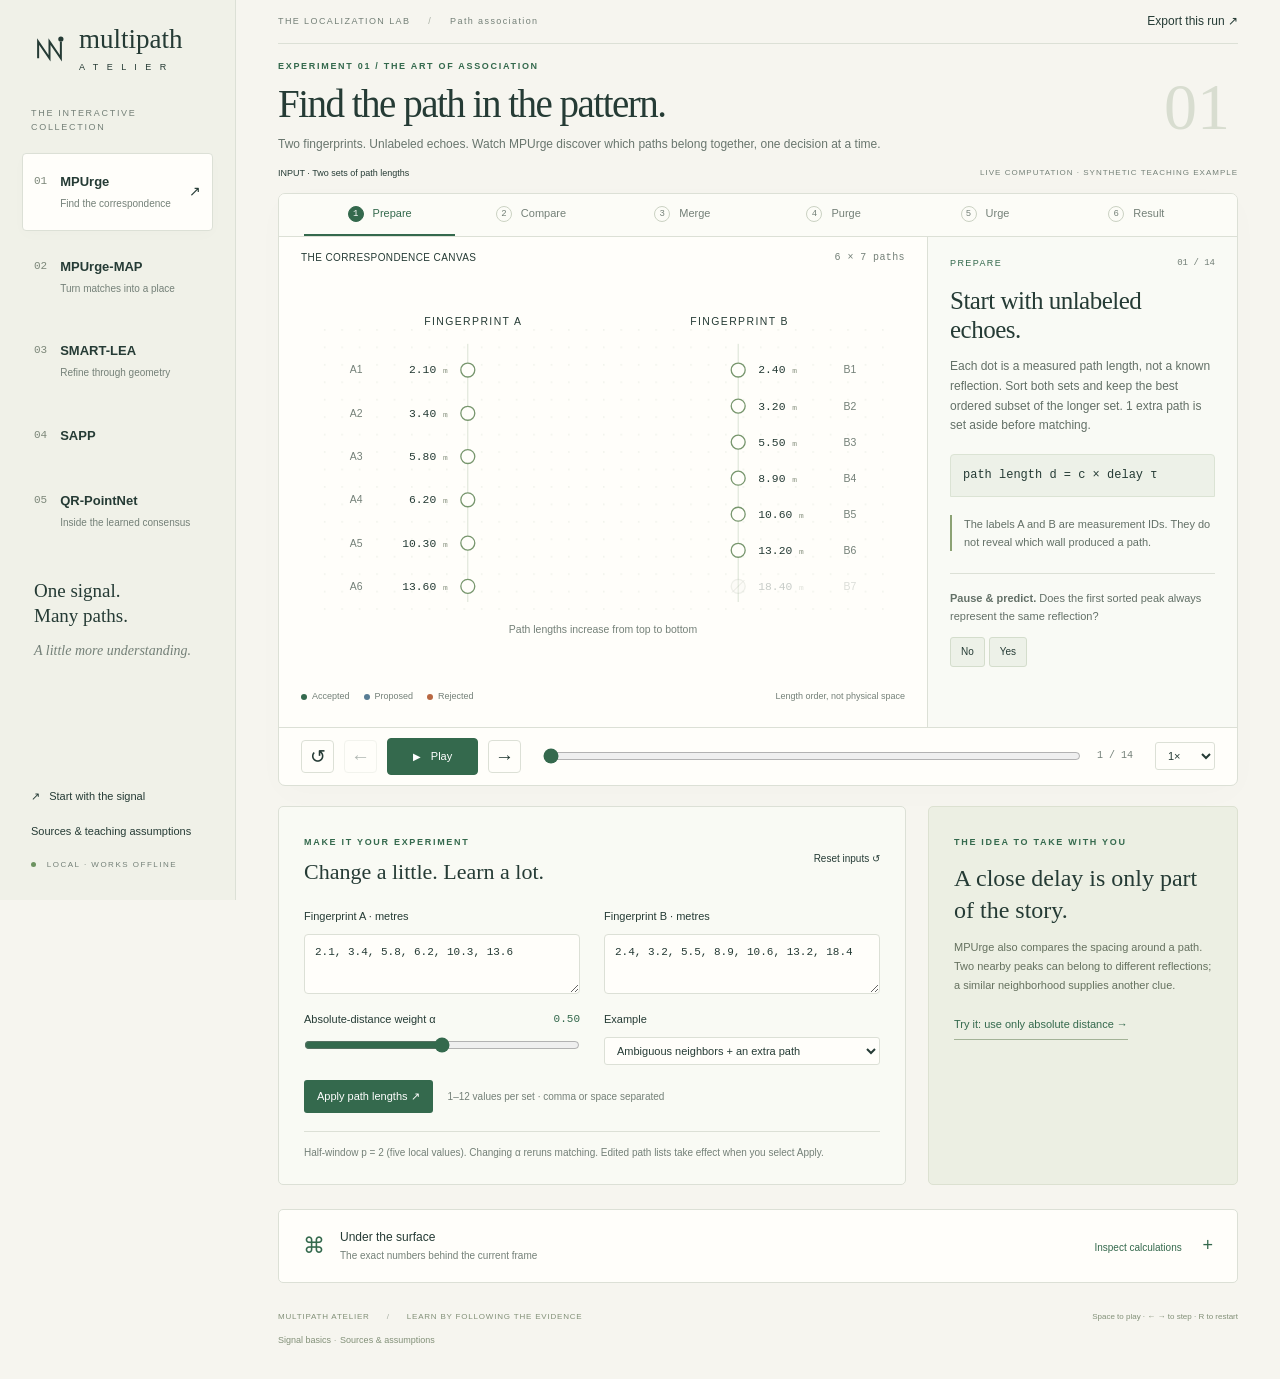
==== commit 93dc0046: "Integrate QR diagram with latest SAPP walkthrough" ====
--- a/index.html
+++ b/index.html
@@ -21,9 +21,11 @@
 @media(min-width:1001px) and (max-height:900px){.topbar{height:44px}.intro{padding-top:16px;padding-bottom:13px}.sidebar-note .mini-orbit{display:none}.sidebar-note{margin-top:20px}.sidebar-bottom{padding-bottom:5px}}
 
 .selection-summary:empty{display:none}
+.stage-layout{position:relative}.explanation-scroll-hint{position:absolute;right:0;bottom:0;padding:17px 20px 7px;background:linear-gradient(transparent,#f9faf5 45%);font-size:10px;color:var(--green);pointer-events:none;text-align:right;z-index:2}
 
 @media(min-width:1001px){#scene svg text[font-size="8"],#scene svg text[font-size="9"],#scene svg text[font-size="10"],#scene svg text[font-size="11"],#scene svg .small,#scene svg .axis-label{font-size:12px}}
 .scene-tools{display:flex;align-items:center;gap:4px;font:11px var(--sans);letter-spacing:0}.scene-tools[hidden]{display:none}.scene-tools>span{margin-right:4px;color:var(--muted)}.scene-tools button{min-width:25px;height:26px;background:#f5f7ef;border:1px solid #d8e0d0;border-radius:3px;font:11px var(--sans);padding:3px 6px}.scene-tools button[aria-pressed="true"]{background:var(--green);color:white;border-color:var(--green)}.scene-tools .count-jump{margin-left:5px;white-space:nowrap}.scene-header:has(.scene-tools:not([hidden])){align-items:center;min-height:45px;flex-wrap:wrap}.scene-tools button:focus-visible{outline:2px solid var(--green);outline-offset:2px}@media(max-width:720px){.scene-tools{flex-wrap:wrap}.scene-header:has(.scene-tools:not([hidden])){gap:9px}}
+[hidden]{display:none!important}.lesson-meta{align-items:center}#methodMap{font-size:10px;color:var(--green);padding:0;text-decoration:underline;text-underline-offset:3px}.scene-tools label{display:flex;align-items:center;gap:4px;margin-left:5px;white-space:nowrap}.scene-tools select{font-size:10px;padding:4px 3px}.step-detail{font-size:12px;line-height:1.7;color:#536358;margin:14px 0;padding-left:19px}.step-detail li{padding-left:3px;margin-bottom:12px}.step-detail li::marker{color:var(--green);font-weight:600}.worked-example{background:#edf2e7;border-left:3px solid #8ea17e;padding:12px;margin:14px 0;font-size:12px}.worked-example>b{display:block;color:var(--green);font-size:11px;margin-bottom:7px}.worked-example p:last-child{margin:8px 0 0}.worked-example .mono{line-height:1.7;font-size:11px}.equation-block{margin:18px 0}.equation-block .formula{margin:0!important;border-radius:4px 4px 0 0}.formula-key{border:1px solid #dbe3d4;border-top:0;border-radius:0 0 4px 4px;background:#f4f6ef;padding:12px}.key-title,.step-references>span{display:block;font-size:9px;letter-spacing:1.2px;color:var(--green);font-weight:600}.formula-key dl{margin:10px 0 0}.formula-key dl>div{padding:7px 0;border-top:1px solid #e0e6d9}.formula-key dt{font:12px var(--mono);color:var(--ink);margin-bottom:4px}.formula-key dd{font-size:11px;line-height:1.6;color:#526354;margin:0}.step-references{padding-top:5px}.step-link{display:block;background:transparent;padding:5px 0;font-size:11px;color:var(--green);text-align:left;text-decoration:underline;text-underline-offset:3px}.explanation .open-method-map{font-size:11px}.method-overview{margin-top:24px;padding:23px 25px;background:var(--white);border:1px solid var(--line);border-radius:6px}.method-heading{display:flex;align-items:end;justify-content:space-between;gap:20px;margin-bottom:20px}.method-heading h2{font:27px/1.2 var(--serif);margin:7px 0 0}.method-heading>span{font-size:11px;color:var(--muted);white-space:nowrap}.method-lane h3{font-size:12px;font-family:var(--sans);font-weight:600;margin:0 0 12px;display:flex;align-items:center;gap:10px}.method-lane h3>b{font:11px var(--mono);background:#e7eee2;color:var(--green);padding:3px 7px;border-radius:3px}.method-lane h3 small{font-size:10px;font-weight:400;color:var(--muted);margin-left:auto}.method-flow{display:grid;grid-template-columns:repeat(4,minmax(0,1fr));gap:25px;align-items:stretch}.method-flow> *{position:relative}.method-flow> :not(:last-child)::after{content:'→';position:absolute;left:calc(100% + 6px);top:50%;transform:translateY(-50%);font:18px var(--sans);color:#829778;pointer-events:none}.method-node{display:flex;flex-direction:column;justify-content:center;gap:5px;text-align:left;border:1px solid #dce3d4;border-radius:4px;background:#f5f7ef;padding:12px;min-width:0;width:100%}.method-node>span{font:9px var(--mono);color:#667d5b;letter-spacing:.5px}.method-node>b{font:17px/1.2 var(--serif);font-weight:400}.method-node>small{font:11px/1.5 var(--sans);color:#586b5d}.method-node.current{border-color:var(--green);box-shadow:inset 0 0 0 1px var(--green)}.method-split{display:flex;flex-direction:column;gap:8px}.method-split .method-node{padding:9px 11px;flex:1}.method-split .method-node>b{font-size:15px}.method-transfer{display:flex;gap:12px;align-items:center;margin:16px 0;padding:10px 15px;border:1px dashed #bac9ac;border-radius:4px}.method-transfer>span{font-size:25px;color:var(--green)}.method-transfer p{font-size:11px;line-height:1.6;margin:0;color:#5e6d62}.query-lane .method-node{background:#f2f5f6;border-color:#d8e1e4}.query-lane .method-node.current{border-color:var(--green)}.method-note{font-size:10px;line-height:1.5;color:var(--muted);margin:15px 0 0}.method-dialog{max-width:1080px;max-height:94vh;padding:14px 25px 23px}.method-dialog .method-heading{margin-bottom:14px}.method-dialog .method-heading h2{font-size:26px}.method-dialog .method-note{font-size:10px;line-height:1.5}.method-dialog .method-transfer p{font-size:11px;line-height:1.6}.method-dialog .dialog-top{min-height:25px}.method-dialog .method-transfer{margin:12px 0}.method-dialog .method-lane h3{margin:0 0 10px}.method-dialog .method-node{padding:10px}.method-dialog .method-split .method-node{padding:8px 10px}@media(max-width:1000px){.method-heading{align-items:start;flex-direction:column;gap:8px}.method-flow{gap:20px}.method-flow> :not(:last-child)::after{left:calc(100% + 3px)}.method-lane h3{flex-wrap:wrap}.method-lane h3 small{margin-left:0}}@media(max-width:720px){.method-overview{padding:20px 17px}.method-flow{grid-template-columns:1fr;gap:22px}.method-flow> :not(:last-child)::after{content:'↓';top:100%;left:50%;transform:translateX(-50%);line-height:22px}.method-node{padding:13px}.method-split{gap:8px}.method-lane h3 small{flex-basis:100%}.method-dialog{padding:15px}.method-heading>span{white-space:normal}.scene-tools{flex-wrap:wrap}.scene-tools label{margin:0 5px 0 0}.lesson-meta #methodMap{margin-top:6px}.method-heading h2{font-size:24px}}
 
 /* Architecture only: no QR model weights or synthetic inference are embedded. */
 [hidden] { display: none !important; }
@@ -163,15 +165,17 @@
 <main id="main">
   <header class="topbar"><span>THE LOCALIZATION LAB <span class="slash">/</span> <span id="breadcrumb">Path association</span></span><button id="export" class="text-button">Export this run <span aria-hidden="true">↗</span></button></header>
   <section class="intro"><div><div class="eyebrow" id="eyebrow"></div><h1 id="title"></h1><p id="subtitle"></p></div><div class="chapter-index" id="chapterIndex" aria-hidden="true"></div></section>
-  <div class="lesson-meta"><span id="inputSummary"></span><span class="teaching-tag">LIVE COMPUTATION <span>·</span> SYNTHETIC TEACHING EXAMPLE</span></div>
+  <div class="lesson-meta"><span id="inputSummary"></span><button id="methodMap" class="text-button" hidden>SAPP method map ↗</button><span id="teachingTag" class="teaching-tag">LIVE COMPUTATION <span>·</span> SYNTHETIC TEACHING EXAMPLE</span></div>
   <section class="workspace" aria-label="Interactive algorithm walkthrough">
     <div id="phases" class="phases" aria-label="Algorithm phases"></div>
     <div class="stage-layout">
       <div class="visual-panel"><div class="scene-header"><span id="sceneTitle"></span><div id="sceneTools" class="scene-tools" hidden></div><span id="sceneMeta" class="mono"></span></div><div id="scene" class="scene"></div><div id="selectionSummary" class="selection-summary" aria-live="polite"></div><div class="scene-footer"><div id="legend" class="legend"></div><span id="sceneHint"></span></div></div>
       <aside class="explanation" tabindex="0" aria-label="Current step explanation"><div class="step-kicker"><span id="phaseName"></span><span id="stepCounter"></span></div><div id="explanationContent" aria-live="polite" aria-atomic="true"></div><div id="prediction" class="prediction"></div></aside>
+      <div id="explanationScrollHint" class="explanation-scroll-hint" aria-hidden="true" hidden>Scroll for the explanation & symbols ↓</div>
     </div>
     <div class="transport"><button id="restart" class="icon-button" aria-label="Restart walkthrough" title="Restart">↺</button><button id="previous" class="icon-button" aria-label="Previous step" title="Previous step (left arrow)">←</button><button id="play" class="play-button" aria-label="Play animation"><span aria-hidden="true">▶</span> Play</button><button id="next" class="icon-button" aria-label="Next step" title="Next step (right arrow)">→</button><div class="scrubber"><label class="sr-only" for="timeline">Walkthrough step</label><input id="timeline" type="range" min="0" max="10" value="0"><span id="timelineLabel" class="mono"></span></div><label class="speed-label"><span class="sr-only">Playback speed</span><select id="speed"><option value="4000">0.5×</option><option value="2200" selected>1×</option><option value="1100">2×</option></select></label></div>
   </section>
+  <section id="sappOverview" class="method-overview" aria-label="SAPP method overview" hidden></section>
   <div class="below-grid">
     <section class="experiment panel"><div class="section-heading"><div><span class="eyebrow">MAKE IT YOUR EXPERIMENT</span><h2>Change a little. Learn a lot.</h2></div><button id="resetInputs" class="text-button">Reset inputs ↺</button></div><div id="controls"></div><div id="inputError" role="alert"></div><div class="experiment-note" id="experimentNote"></div></section>
     <section class="insight panel"><span class="eyebrow">THE IDEA TO TAKE WITH YOU</span><h2 id="takeawayTitle"></h2><p id="takeawayText"></p><button id="challenge" class="challenge-button"></button><p class="challenge-result" id="challengeResult" aria-live="polite"></p></section>
@@ -393,6 +397,30 @@
     const norm = Math.max(studentCDF((limit - location) / s) - studentCDF(-location / s), 1e-15);
     return (2 / (Math.PI * Math.sqrt(3) * s)) / ((1 + z * z / 3) ** 2) / norm;
   }
+  // Replay fitting.py's four count updates with the retained, precomputed sources.
+  function trainingResponsibilities(data) {
+    const { model, survey, sets } = data, p = model.parameters, limit = p.range_limit_m;
+    let globalCounts = model.anchors.map(() => .35), clutter = 1;
+    const passes = [];
+    for (let iteration = 0; iteration < 4; iteration++) {
+      const rows = survey.map((point, i) => {
+        const ranges = model.anchors.map(a => dist(point, a));
+        const peaks = sets[i].map(d => {
+          const kernels = ranges.map(r => density(d, r, p.association_scale_m, limit));
+          const strengths = kernels.map((k, j) => k * globalCounts[j]);
+          const unexplained = clutter / limit, total = sum(strengths) + unexplained;
+          return { d, kernels, strengths: [...strengths, unexplained], total,
+            shares: [...strengths, unexplained].map(v => v / Math.max(total, 1e-15)) };
+        });
+        const counts = Array.from({length: model.anchors.length + 1}, (_, j) => sum(peaks.map(v => v.shares[j])));
+        return { ranges, peaks, counts };
+      });
+      passes.push({ globalCounts: [...globalCounts], clutter, rows });
+      globalCounts = model.anchors.map((_, j) => clamp((sum(rows.map(r => r.counts[j])) + .25) / (survey.length + .5), p.intensity_floor, p.intensity_ceiling));
+      clutter = clamp((sum(rows.map(r => r.counts.at(-1))) + .5) / (survey.length + .5), .05, 6);
+    }
+    return { passes, globalCounts, clutter };
+  }
   function features(point, data, scale = .18) {
     const { model, survey } = data, h = model.parameters.field_length_m;
     const spatial = survey.map(p => Math.exp(-(dist(p, point) ** 2) / (2 * h * h)));
@@ -457,7 +485,7 @@
     for (let i = 0; i < clutter; i++) q.push(9.3 + 6.9 * i);
     return q.sort((a, b) => a - b);
   }
-  const api = { sum, mean, dist, clamp, argmin, match, mapLocalize, leastSquares, smart, density, features, scorePoint, geometricMedian, sapp, observations };
+  const api = { sum, mean, dist, clamp, argmin, match, mapLocalize, leastSquares, smart, density, trainingResponsibilities, features, scorePoint, geometricMedian, sapp, observations };
   if (typeof module !== 'undefined' && module.exports) module.exports = api;
   else root.LabEngine = api;
 })(typeof globalThis !== 'undefined' ? globalThis : this);
@@ -472,7 +500,9 @@
   const defaultQ = [2.1,3.4,5.8,6.2,10.3,13.6], defaultR = [2.4,3.2,5.5,8.9,10.6,13.2,18.4];
   const state = { lesson:'mpurge', t:0, playing:false, timer:null, speed:2200, q:[...defaultQ], r:[...defaultR], alpha:.5,
     point:[4.6,2.4], noise:.08, missing:false, clutter:0, k:3, initial:[3.8,2.8], scale:.18,
-    selectedRef:null, selectedCandidate:null, cell:null, source:0, showTruth:true, answer:null };
+    selectedRef:null, selectedCandidate:null, cell:null, source:0, showTruth:true, answer:null,
+    trainingRow:27, trainingPeak:4, trainingPass:3 };
+  const training = E.trainingResponsibilities(LAB_DATA);
   const meta = {
     mpurge: { n:'01', eyebrow:'THE ART OF ASSOCIATION', title:'Find the path in the pattern.', subtitle:'Two fingerprints. Unlabeled echoes. Watch MPUrge discover which paths belong together, one decision at a time.', breadcrumb:'Path association', phases:['Prepare','Compare','Merge','Purge','Urge','Result'],
       input:'INPUT · Two sets of path lengths', output:'OUTPUT · Consistent path pairs', takeaway:'A close delay is only part of the story.', take:'MPUrge also compares the spacing around a path. Two nearby peaks can belong to different reflections; a similar neighborhood supplies another clue.', challenge:'Try it: use only absolute distance →' },
@@ -529,11 +559,15 @@
         const m=LAB_DATA.model;
         steps=[stage(0,'Survey first. Localize later.',`At 35 known positions, collect sets of path lengths without reflection labels. The fitted model in this file was learned from these survey sets using the project's SAPP implementation.`, 'training data = {(positionᵢ, delay setᵢ)}','Survey training is precomputed and replayed here. Query generation, scoring and position decoding run live in your browser.',{scene:'room',mode:'survey'})];
         m.anchors.forEach((a,i)=>steps.push(stage(1,`Discover source ${i+1} from consensus.`,`The fitted source at (${fmt(a[0],2)}, ${fmt(a[1],2)}, |h|=${fmt(a[2],2)}) predicts a nearby observed path at ${m.support[i]} of 35 survey positions. Its retained discovery residual is ${fmt(m.residual[i],4)} m.`, 'ρⱼ(x) = √((x−aⱼ)² + (y−bⱼ)² + hⱼ²)','Training proposes sources from triples of survey measurements, scores their support, then refines them. These are the actual retained fit outputs, not individual RANSAC trials.',{scene:'room',mode:'discover',source:i})));
-        steps.push(stage(2,'Share responsibility for each peak.','During training, each peak contributes softly to source counts or clutter. Ambiguous peaks can share responsibility; no hard one-to-one match is forced.', 'rⱼ = νⱼ k(d | ρⱼ) / [κ/L + Σₖ νₖ k(d | ρₖ)]','Soft counts estimate expected peaks per source. Their sums need not be integers.',{scene:'room',mode:'responsibility'}));
-        steps.push(stage(2,'How many echoes should this source contribute?','Each square is a possible receiver position. Its color shows the expected number of peaks from one learned source: darker green means more. A count near 1 means about one echo per observation, on average.', 'νⱼ(x) = expected peaks from source j\n         at receiver position x','These are soft expected counts, so fractions and values slightly above one are possible. Choose a source above the map, then inspect its lowest and highest counts. Receiver-location scoring comes later, in Evidence.',{scene:'room',mode:'visibility'}));
-        steps.push(stage(2,'Keep what geometry did not explain.','Survey peaks with residual responsibility build a spatially weighted delay density b(d | x). The amber curve preserves repeatable structure left unexplained by the fitted sources.', 's(d | x) = Σⱼ νⱼ(x) k(d | ρⱼ(x)) + b(d | x)','Residual survey density and uniform query clutter are different components. The inspector displays both.',{scene:'density',mode:'background'}));
-        steps.push(stage(3,'A new set of echoes arrives.',`The current query contains ${query.length} paths. For each candidate position, combine the learned source and residual densities, then allow for survival and extra clutter.`, 'λ(d | x) = 0.75 s(d | x) + 2 / 25','This reproduces the package’s fixed-nuisance likelihood: survival 6/(6+2), clutter 2/1, and observation window [0,25] m.',{scene:'density',mode:'density'}));
-        steps.push(stage(3,'Charge for the paths you expect.','Begin with the negative integrated intensity. A candidate expecting many detections receives a larger negative term before any observed peak adds evidence.', 'ℓ₀(x) = −0.75 ∫s(d | x) dd − 2','This is the Poisson count penalty. Removing it changes the model; it is not an optional normalization constant.',{scene:'room',mode:'evidence',used:0,quiz:['Can a position lose score for predicting too many peaks?','Yes','No','Correct. The negative integrated intensity penalizes excess expected detections.']}));
+        steps.push(stage(2,'Share one peak between possible explanations.','At a known survey position, the sources found in steps 2–6 predict five path lengths. Compare one measured peak with every prediction: a closer length usually gives that source more support. Also keep an unexplained option for peaks that none of the sources fit well.', 'rⱼ = gⱼ k(d | ρⱼ) / Z\nZ = κ/L + Σₐ gₐ k(d | ρₐ)\nrᵤ = (κ/L) / Z',
+          'These are fractions of one observed peak, not pieces of a radio wave. Two sources may share it; another peak can also support those same sources. Nothing is removed after choosing a best match.',{scene:'room',mode:'responsibility',
+          explain:['Multiply each source’s closeness curve by its current expected count. Add the five results and the unexplained option. Divide each result by that total, so all six shares add to 1.', 'Repeat for every peak in the survey set. Add a source’s fractions down the column to get its soft count. A count of 0.95 means about 0.95 of the observed peaks are attributed to it.', 'Recompute the overall source counts from all 35 survey positions, then repeat. This fit uses four passes. The diagram replays these count updates using the learned sources; the initial counts are 0.35 per source and 1 unexplained peak.'],refs:['discover']}));
+        steps.push(stage(2,'How many echoes should this source contribute?','Step 7 gave each source a fractional peak count at every surveyed position. To predict its count at a new position, average nearby survey counts, giving closer survey positions more influence. A small contribution from the overall source count stabilizes this average.', 'νⱼ(x) = expected peaks from source j\n         at receiver position x','Each square is a possible receiver position. Darker green means more expected peaks from the selected source. A count near 1 means about one echo per observation, on average; fractions and counts slightly above 1 are allowed. Try Source 5 to see a larger change across the room.',{scene:'room',mode:'visibility',refs:['responsibility']}));
+        steps.push(stage(2,'Keep what geometry did not explain.','Step 7 also left an unexplained fraction on each survey peak. After the last count update, recompute those fractions with the final overall counts. Keep each peak’s measured length and its remaining fraction, instead of discarding it.', 'b(d | x) = learned unexplained-echo curve',
+          'The amber curve remembers where unexplained survey peaks occurred. It is different from the flat allowance for extra peaks added in step 10: that allowance has no preferred path length.',{scene:'density',mode:'background',explain:['Place a small smooth curve at each of these measured lengths, with area equal to its unexplained fraction. Combine curves from the survey, weighting nearby survey positions more strongly.', 'At the candidate shown, the amber curve is the resulting expected peaks per metre. The green curve is the contribution from learned sources, using the counts from step 8. Neither curve has been reduced for missed echoes yet.'],refs:['responsibility','visibility']}));
+        steps.push(stage(3,'Build the expected echo curve.',`The new receiver measurement has ${query.length} peaks, with no source labels. Test each of the ${run.points.length} candidate positions separately. At a candidate, ask: which path lengths should produce peaks here, and how many?`, 's(d | x) = Σⱼ νⱼ(x) k(d | ρⱼ(x)) + b(d | x)\nλ(d | x) = 0.75 s(d | x) + 2 / 25',
+          'The 75% and 2-peak settings are fixed assumptions in this example, not estimates of which query peaks are missing or extra. The measured peaks are used to score the completed curve in steps 11 onward.',{scene:'density',mode:'density',explain:['Use the source positions from steps 2–6 to predict path lengths here. Put a smooth curve around each prediction, with area equal to that source’s expected count from step 8. Add the learned unexplained-echo curve from step 9.', 'Some echoes represented in the survey may not be detected in the new measurement. Multiply the entire learned curve by 0.75: on average, retain 75% of those expected peaks. A learned total of 4 becomes 3; no specific peak is deleted.', 'Allow 2 additional, unrelated peaks on average anywhere in the 0–25 m window. Spread that count evenly: 2 ÷ 25 = 0.08 expected peaks per metre. Add this flat blue line to get the dark total curve.'],refs:['discover','visibility','background']}));
+        steps.push(stage(3,'Start with how many peaks you expect.','The area under the total curve from step 10 is the number of peaks a candidate expects in one measurement. Start its score by subtracting that count. For example, expecting 6 peaks starts the score at −6. The next steps add support for the peaks actually measured.', 'ℓ₀(x) = −0.75 ∫s(d | x) dd − 2','This count penalty matters: a candidate cannot get a good score merely by predicting peaks everywhere. It must also explain the measured lengths. Both parts belong to the Poisson model used here.',{scene:'room',mode:'evidence',used:0,quiz:['Can a position lose score for predicting too many peaks?','Yes','No','Correct. The starting score subtracts the expected number of detections.']}));
         query.forEach((d,i)=>steps.push(stage(3,`Add evidence from peak ${i+1}.`,`Evaluate the intensity at ${fmt(d)} m for every candidate. Add its logarithm to the running score. The map now includes ${i+1} of ${query.length} observed peaks.`, `ℓ${i+1}(x) = ℓ${i}(x) + log λ(${fmt(d)} | x)`,'A peak supports positions whose predicted intensity is high at its delay. This updates all candidates rather than selecting one path pairing.',{scene:'room',mode:'evidence',used:i+1,peak:i})));
         steps.push(stage(4,'Normalize the competing explanations.',`Turn the complete log scores on ${run.points.length} equally spaced candidates into weights. Subtract the largest log score before exponentiation for numerical stability.`, 'pᵢ = exp(ℓᵢ − max ℓ) / Σⱼ exp(ℓⱼ − max ℓ)','This is a discrete posterior under a uniform candidate prior. Multiple bright regions indicate remaining ambiguity.',{scene:'room',mode:'posterior',used:query.length}));
         steps.push(stage(5,'Choose the geometric median.',`Find the position minimizing posterior expected Euclidean distance: ${xy(run.estimate)} m. The cross marks the highest-weight candidate; the green ring is the geometric median.`, 'x̂ = argminₓ Σᵢ pᵢ ‖x − xᵢ‖','The median summarizes the distribution. It need not coincide with the mode or the coordinate-wise median.',{scene:'room',mode:'final',used:query.length}));
@@ -541,6 +575,71 @@
     }
     state.t=Math.min(state.t,steps.length-1);
     renderAll();
+  }
+  function stepLink(mode, label) {
+    const i=steps.findIndex(s=>s.mode===mode);
+    return `<button class="step-link" data-goto-step="${i}">Step ${i+1} · ${esc(label)}</button>`;
+  }
+  function symbolKey(s) {
+    const position=['x','Receiver position being tested (two coordinates, in metres).'];
+    const length=['d','Measured path length in metres; delay multiplied by propagation speed.'];
+    const range=['ρⱼ(x)','Path length predicted from position x to learned source j (metres).'];
+    const kernel=['k(d | ρⱼ(x))','Smooth curve centered on the predicted length. Its area is 1; height is per metre. “|” means “given”.'];
+    const count=['νⱼ(x)','Expected peaks from source j at x, learned in step 8.'];
+    const background=['b(d | x)','Unexplained-echo curve learned in step 9, in expected peaks per metre.'];
+    const intensity=['λ(d | x)','Total expected peaks per metre at length d, after allowing missed and extra peaks.'];
+    const learned=['s(d | x)','Sum of all source curves and the unexplained-echo curve, before the 75% adjustment.'];
+    const definitions={
+      survey:[['i','Survey record, from 1 to 35.'],['positionᵢ','Known receiver coordinates for survey record i (metres).'],['delay setᵢ','Unlabeled measured path lengths at that position, expressed in metres.'],['{…}','The collection of survey records.']],
+      discover:[['x = (x, y)','Receiver position; x and y inside the square root are its horizontal coordinates (metres).'],['j','Learned source number, from 1 to 5.'],['aⱼ, bⱼ','Horizontal coordinates of source j (metres).'],['hⱼ','Nonnegative fitted height offset (metres).'],range,['√','Square root: converts squared coordinate differences to a distance.']],
+      responsibility:[['rⱼ / rᵤ','Fraction of this peak assigned to source j / to the unexplained option.'],['j, a','Source indices. Σₐ adds the terms for all five sources.'],length,['ρⱼ','Predicted path length from the known survey position to source j (metres).'],['gⱼ','Current overall expected count for source j in this training pass.'],['k(d | ρⱼ)','Closeness curve evaluated at d; area 1, units per metre, training scale 0.18 m.'],['κ','Current overall unexplained-peak count in this training pass.'],['L','Path-length window width: 25 m. κ/L is a flat unexplained-peak density.'],['Z','Sum of the five source strengths and κ/L. Dividing by Z makes the six shares sum to 1.']],
+      visibility:[count,['j','The selected learned source, from 1 to 5.'],position],
+      background:[background,length,position,['|','“Given”: read b(d | x) as the curve at path length d, given receiver position x.']],
+      density:[learned,intensity,length,position,['j, Σⱼ','Source number; sum over all five learned sources.'],count,range,kernel,background,['0.75','Assumed fraction of survey-like peaks detected in a new measurement: 75%.'],['2 / 25','2 expected extra peaks spread across a 25 m window: 0.08 peaks per metre.']],
+      evidence:s.used===0?[['ℓ₀(x)','Starting log score at candidate x, before adding observed peaks.'],position,learned,['∫s(d | x) dd','Area under the learned curve from 0 to 25 m: its total expected peak count. d is path length; dd means integrate along that axis.'],['−0.75 … − 2','Retain 75% of the learned count, add 2 expected extra peaks, then subtract that total from the score.']]:[['ℓₙ(x)','Running log score after n measured peaks. The numbered subscripts in the formula count processed peaks.'],position,intensity,['Numeric argument of λ','The current peak’s measured path length in metres.'],['log','Natural logarithm; converts multiplication of peak contributions into addition.']],
+      posterior:[['i, j','Candidate position indices, from 1 to 609.'],['pᵢ','Normalized probability weight of candidate i. All weights sum to 1.'],['ℓᵢ','Complete log score at candidate i, including every observed peak and the count penalty.'],['max ℓ','Largest log score among all candidates; subtract it to avoid numerical overflow.'],['exp','Exponential function, the inverse of the natural logarithm.'],['Σⱼ','Sum over all 609 candidates; this denominator normalizes the weights.']],
+      final:[['x̂','The reported receiver position: the geometric median (metres).'],['x','A possible output position being optimized, allowed between grid points.'],['xᵢ','Coordinates of grid candidate i (metres).'],['pᵢ','Candidate i’s probability weight from the Posterior step.'],['‖x − xᵢ‖','Straight-line distance between the output position and candidate i (metres).'],['Σᵢ','Sum over all 609 grid candidates.'],['argminₓ','Choose the position x making the weighted sum of distances smallest.']]
+    };
+    return `<div class="formula-key" role="group" aria-label="Symbols in this equation"><span class="key-title">READ THE SYMBOLS</span><dl>${(definitions[s.mode]||[]).map(([symbol,meaning])=>`<div><dt>${esc(symbol)}</dt><dd>${esc(meaning)}</dd></div>`).join('')}</dl></div>`;
+  }
+  function methodOverview() {
+    const node=(mode,title,text)=>{const i=steps.findIndex(s=>s.mode===mode);return `<button class="method-node ${steps[state.t].mode===mode?'current':''}" data-goto-step="${i}"><span>STEP ${i+1}${mode==='discover'?'–6':''}</span><b>${title}</b><small>${text}</small></button>`;};
+    return `<div class="method-heading"><div><span class="eyebrow">SAPP · THE COMPLETE PATH</span><h2>From surveyed echoes to a position.</h2></div><span>Choose a card to explore its step ↗</span></div>
+      <div class="method-lane"><h3><b>01</b> Learn from known positions <small>Training · kept fixed while you change the query</small></h3><div class="method-flow">
+      ${node('survey','Collect survey sets','35 known receiver positions + their unlabeled peak lengths.')}
+      ${node('discover','Find source positions','Find geometry that predicts peaks across many survey sets.')}
+      ${node('responsibility','Share each peak','Divide its support among sources and an unexplained option. Add shares into counts.')}
+      <div class="method-split">${node('visibility','Learn source counts','Nearby survey counts → expected count for each source at x.')}${node('background','Keep unexplained echoes','Remaining peak shares → a curve of their path lengths at x.')}</div></div></div>
+      <div class="method-transfer"><span aria-hidden="true">↓</span><p><b>Carry the source positions, source-count maps and unexplained-echo curves into positioning.</b><br>A new measurement supplies only its peak lengths; its receiver position is unknown.</p></div>
+      <div class="method-lane query-lane"><h3><b>02</b> Test possible receiver positions <small>Positioning · recomputed for each new query</small></h3><div class="method-flow">
+      ${node('density','Build the echo curve','At each candidate: source curves + unexplained curve. Keep 75%; add 2 expected extra peaks.')}
+      <div class="method-split">${node('evidence','Start with the count','Subtract the total number of peaks the curve expects.')}<button class="method-node ${steps[state.t].mode==='evidence'&&steps[state.t].used>0?'current':''}" data-goto-step="${steps.findIndex(s=>s.mode==='evidence'&&s.used===1)}"><span>THEN EACH OBSERVED PEAK</span><b>Add its evidence</b><small>Read the curve at that measured length. Add the log of its height to the candidate’s score.</small></button></div>
+      ${node('posterior','Compare positions','Turn the completed scores into weights that add to 1 over the grid.')}
+      ${node('final','Report a position','Find the geometric median: the position with the smallest weighted distance to the candidates.')}
+      </div></div><p class="method-note">Training uses known survey coordinates. Positioning uses the learned model and the new peak lengths. The orange receiver-truth marker is only a teaching aid.</p>`;
+  }
+  function trainingSelection() {const pass=training.passes[state.trainingPass],row=pass.rows[state.trainingRow];return {pass,row,peak:row.peaks[state.trainingPeak]};}
+  function responsibilityDiagram() {
+    const {row,peak}=trainingSelection(),n=LAB_DATA.model.anchors.length;
+    let out=`<text x="28" y="30" font-size="15">One measured peak → six possible explanations</text><rect x="24" y="57" width="206" height="209" rx="6" fill="#f0f3e9"/><text x="42" y="83" font-size="13">Survey S${state.trainingRow+1} · pass ${state.trainingPass+1} of 4</text><text x="42" y="118" font-size="26" class="mono">${fmt(peak.d)} m</text><text x="42" y="141" font-size="13">Measured peak ${state.trainingPeak+1}</text><text x="42" y="177" font-size="13">Compare all predictions,</text><text x="42" y="197" font-size="13">then divide each strength</text><text x="42" y="217" font-size="13">by their total.</text><text x="42" y="248" font-size="13" class="mono">Shares sum to ${fmt(E.sum(peak.shares),3)}</text><path d="M238 163H262" stroke="#8da384" stroke-width="1.5"/><path d="M256 158L263 163L256 168" fill="none" stroke="#8da384"/><text x="280" y="56" font-size="12">Explanation</text><text x="435" y="56" text-anchor="end" font-size="12">Predicts (m)</text><text x="470" y="56" font-size="12">Share of this peak</text>`;
+    peak.shares.forEach((share,j)=>{const y=84+j*33,c=colors[j]||'#9b9e92';out+=`<text x="280" y="${y}" font-size="13">${j<n?'Source '+(j+1):'Unexplained'}</text><text x="422" y="${y}" text-anchor="end" class="mono" font-size="13">${j<n?fmt(row.ranges[j]):'any'}</text><rect x="448" y="${y-12}" width="172" height="17" rx="2" fill="#edf0e7"/><rect class="share-bar" x="448" y="${y-12}" width="${172*share}" height="17" rx="2" fill="${c}"/><text x="687" y="${y}" text-anchor="end" class="mono" font-size="13">${fmt(100*share,2)}%</text>`;});
+    out+=`<path d="M24 289H696" stroke="#dce0d6"/><text x="28" y="315" font-size="14">Add shares from all ${row.peaks.length} peaks → counts at S${state.trainingRow+1}</text>`;
+    row.counts.forEach((v,j)=>{const x=28+j*111;out+=`<text x="${x}" y="342" font-size="12">${j<n?'Source '+(j+1):'Unexplained'}</text><text x="${x}" y="368" class="mono" font-size="21">${fmt(v)}</text>`;});
+    out+=`<text x="28" y="398" font-size="12">Total count = ${fmt(E.sum(row.counts),0)} peaks. Change the peak above to see where each fraction goes.</text>`;
+    return svg(out,`Training responsibility at survey S${state.trainingRow+1}: peak ${state.trainingPeak+1} has six fractional explanations which sum to one.`);
+  }
+  function trainingInspector() {
+    const {pass,row,peak}=trainingSelection(),n=LAB_DATA.model.anchors.length;
+    return `<div class="numbers-grid"><div><h3>Where this peak’s fractions come from</h3><p>S${state.trainingRow+1}, peak ${state.trainingPeak+1} (${fmt(peak.d,6)} m), pass ${state.trainingPass+1}. Each strength is divided by the same total Z = ${fmt(peak.total,8)} m⁻¹.</p><div class="table-scroll"><table><thead><tr><th>Explanation</th><th>Count g / κ</th><th>Curve k / 1/L</th><th>Strength</th><th>Share</th></tr></thead><tbody>${peak.shares.map((share,j)=>`<tr><td>${j<n?'Source '+(j+1):'Unexplained'}</td><td>${fmt(j<n?pass.globalCounts[j]:pass.clutter,6)}</td><td>${fmt(j<n?peak.kernels[j]:1/25,6)}</td><td>${fmt(peak.strengths[j],6)}</td><td>${fmt(share,6)}</td></tr>`).join('')}</tbody></table></div><p>Count × curve height = strength. Strength ÷ Z = share. Curve heights and strengths have units per metre; shares have no units.</p></div><div><h3>Sum each source’s column</h3><div class="table-scroll"><table><thead><tr><th>Peak (m)</th>${row.counts.map((_,j)=>`<th>${j<n?'Src '+(j+1):'Unexpl.'}</th>`).join('')}</tr></thead><tbody>${row.peaks.map((p,i)=>`<tr class="${i===state.trainingPeak?'active':''}"><td><button data-training-peak="${i}">${fmt(p.d,4)}</button></td>${p.shares.map(v=>`<td>${fmt(v,4)}</td>`).join('')}</tr>`).join('')}<tr><th>Soft count</th>${row.counts.map(v=>`<td>${fmt(v,6)}</td>`).join('')}</tr></tbody></table></div><p>Each row adds to 1. Each column total is that explanation’s fractional peak count at this survey position. The pass-4 source totals match the stored Python training outputs.</p><p>The next pass’s overall source count is (sum across 35 survey positions + 0.25) ÷ 35.5, limited to [0.015, 1.8]. For unexplained peaks, add 0.5 instead and limit to [0.05, 6]. These small additions stabilize the counts.</p></div></div>`;
+  }
+  function curveInspector(s) {
+    const idx=state.selectedCandidate??run.mode,f=run.fs[idx],sc=run.scores[idx];
+    const selector=`<div class="inspect-select"><label for="candidateX">Inspect candidate x</label><input id="candidateX" type="number" min=".5" max="7.5" step=".25" value="${f.point[0]}" style="width:75px"><label for="candidateY">y</label><input id="candidateY" type="number" min=".5" max="5.5" step=".25" value="${f.point[1]}" style="width:75px"><button id="inspectCandidate" class="text-button">Inspect ↗</button></div>`;
+    if(s.mode==='background') {
+      const counts=LAB_DATA.model.background.map(row=>E.sum(row.map(p=>p.w))),global=.5*E.mean(counts)/f.denominator;
+      return selector+`<div class="numbers-grid"><div><h3>Build the unexplained-echo curve</h3><p>Each stored survey peak contributes a smooth curve centered on its measured length. Its area is the peak’s final unexplained fraction. At ${xy(f.point)} m, multiply those curves by the survey’s proximity weight, sum them, add a small overall contribution, then divide by ${fmt(f.denominator,6)}.</p><div class="table-scroll"><table><thead><tr><th>Survey</th><th>Proximity weight</th><th>Unexplained count</th><th>Area contributed here</th></tr></thead><tbody>${counts.map((v,i)=>`<tr><td>S${i+1} ${xy(LAB_DATA.survey[i])}</td><td>${fmt(f.spatial[i],6)}</td><td>${fmt(v,6)}</td><td>${fmt(f.spatial[i]*v/f.denominator,6)}</td></tr>`).join('')}</tbody></table></div><p>The denominator is the sum of proximity weights + 0.5. The overall contribution adds ${fmt(global,6)} expected peaks. Summing this and the last column gives ${fmt(f.bgIntegral,6)} unexplained peaks.</p></div><div><h3>Read areas as expected counts</h3><div class="code">Green: source curves from step 8\narea = ${fmt(E.sum(f.intensities),6)} expected peaks\n\nAmber: unexplained survey echoes\narea = ${fmt(f.bgIntegral,6)} expected peaks\n\nLearned total before missed echoes\n= ${fmt(f.integral,6)} expected peaks</div><p>All curves use smooth Student-t kernels (3 degrees of freedom), normalized to area 1 over 0–25 m. The query-scale control chooses their width. The survey fractions stay fixed.</p><p>The new measurement is introduced in step 10. Position scores start in step 11.</p></div></div>`;
+    }
+    return selector+`<div class="numbers-grid"><div><h3>Build the total curve at each measured length</h3><p>For each row: add the source and unexplained-echo heights, multiply by 0.75, then add 0.08. Every value below is expected peaks per metre. No source is assigned to a query peak.</p><div class="table-scroll"><table><thead><tr><th>Measured length (m)</th><th>Source curves</th><th>Unexplained curve</th><th>Total after adjustment</th></tr></thead><tbody>${run.query.map((d,j)=>`<tr><td>${fmt(d,5)}</td><td>${fmt(sc.source[j],6)}</td><td>${fmt(sc.background[j],6)}</td><td>${fmt(sc.lambda[j],6)}</td></tr>`).join('')}</tbody></table></div><p>The source curves use the learned positions from steps 2–6 and counts from step 8. The unexplained curve comes from step 9. These heights will contribute to the position score in the following steps.</p></div><div><h3>From the learned count to the new count</h3><div class="code">Source-curve area = ${fmt(E.sum(f.intensities),6)}\nUnexplained-curve area = ${fmt(f.bgIntegral,6)}\nLearned total = ${fmt(f.integral,6)} peaks\n\nAllow some learned echoes to be missed:\n0.75 × ${fmt(f.integral,6)} = ${fmt(.75*f.integral,6)}\n\nAdd 2 expected unrelated peaks:\nnew total = ${fmt(sc.expectedCount,6)} peaks</div><p>The 75% setting reduces the expected count; it does not remove particular measured peaks. The extra-peak allowance has area 2, because its height is 0.08 across the 25 m window.</p><p>Both settings are fixed assumptions in this teaching example. The count penalty and measured-peak scores are introduced next.</p></div></div>`;
   }
   function svg(content, label, extra='') { return `<svg viewBox="0 0 720 405" role="img" aria-label="${esc(label)}" ${extra}><defs><pattern id="dotgrid" width="20" height="20" patternUnits="userSpaceOnUse"><circle cx="1" cy="1" r=".65" fill="#dce2d5"/></pattern><clipPath id="plotClip"><rect x="45" y="30" width="630" height="335"/></clipPath></defs>${content}</svg>`; }
   function matchDiagram(result,s) {
@@ -612,7 +711,7 @@
     out+='<g data-key="heatmap" role="group" aria-label="Expected source counts across receiver positions. Tab to a cell, then use the arrow keys.">';
     stats.values.forEach((v,i)=>{const q=run.points[i],a=v/1.8,label=`Candidate ${xy(q)} metres; source ${state.source+1} expected count ${fmt(v)}`;out+=`<rect class="heat-cell diagram-link" role="button" tabindex="${i===idx?0:-1}" aria-pressed="${i===idx}" aria-label="${label}" data-candidate="${i}" x="${X(q[0]-.125)}" y="${Y(q[1]+.125)}" width="10.3" height="10.3" fill="rgb(${Math.round(243-a*167)},${Math.round(246-a*129)},${Math.round(232-a*162)})"><title>${label}</title></rect>`;});
     out+=`</g><rect data-key="selection" x="${X(p[0]-.15)}" y="${Y(p[1]+.15)}" width="12" height="12" class="selected-halo"/><path pointer-events="none" d="M${X(p[0])} ${Y(p[1])}H403V143H431" fill="none" stroke="#b86842" stroke-width="1.2" stroke-dasharray="3 3"/><text x="374" y="354" text-anchor="end" font-size="12">receiver x (m)</text><text x="39" y="68" font-size="12">y (m)</text><text x="54" y="378" font-size="13">Darker green = more expected echo peaks.</text>`;
-    out+=`<g pointer-events="none" data-key="visibility-reading"><rect x="432" y="83" width="245" height="211" rx="6" fill="#f2f5ed" stroke="#d7e0ce"/><text x="448" y="108" font-size="12" style="fill:#a25b37">INSPECTED CELL ${xy(p)} m</text><text id="visibilityValue" x="448" y="158" class="mono" font-size="40">${fmt(value)}</text><text x="448" y="181" font-size="13">expected peaks from this source</text><line x1="448" x2="661" y1="197" y2="197" stroke="#d7e0ce"/><text x="448" y="219" font-size="13">${value>=.95&&value<=1.05?'About one echo per observation.':`About ${fmt(value,2)} echoes per observation.`}</text><text x="448" y="239" font-size="12">An average; before query survival.</text><text x="448" y="276" font-size="12">Receiver location is inferred later.</text><text x="432" y="323" font-size="15">Room range: <tspan class="mono">${fmt(stats.min)}–${fmt(stats.max)}</tspan></text><text x="432" y="348" font-size="13">${stats.spread<.15?'Similar counts throughout the room.':'This source contributes less in some areas.'}</text><text x="432" y="371" font-size="12">${stats.spread<.15?`Compare source ${contrast+1} for more variation.`:'Use Low count / High count to compare.'}</text></g>`;
+    out+=`<g pointer-events="none" data-key="visibility-reading"><rect x="432" y="83" width="245" height="211" rx="6" fill="#f2f5ed" stroke="#d7e0ce"/><text x="448" y="108" font-size="12" style="fill:#a25b37">INSPECTED CELL ${xy(p)} m</text><text id="visibilityValue" x="448" y="158" class="mono" font-size="40">${fmt(value)}</text><text x="448" y="181" font-size="13">expected peaks from this source</text><line x1="448" x2="661" y1="197" y2="197" stroke="#d7e0ce"/><text x="448" y="219" font-size="13">${value>=.95&&value<=1.05?'About one echo per observation.':`About ${fmt(value,2)} echoes per observation.`}</text><text x="448" y="239" font-size="12">Before the 75% adjustment in step 10.</text><text x="448" y="276" font-size="12">Receiver location is inferred later.</text><text x="432" y="323" font-size="15">Room range: <tspan class="mono">${fmt(stats.min)}–${fmt(stats.max)}</tspan></text><text x="432" y="348" font-size="13">${stats.spread<.15?'Similar counts throughout the room.':'This source contributes less in some areas.'}</text><text x="432" y="371" font-size="12">${stats.spread<.15?`Compare source ${contrast+1} for more variation.`:'Use Low count / High count to compare.'}</text></g>`;
     return svg(out,`Source ${state.source+1} expected peak counts across possible receiver positions. Selected cell ${xy(p)} has count ${fmt(value)}. This is a learned source-count map; receiver inference comes later.`).replace('role="img"','role="group"');
   }
   function roomDiagram(s) {
@@ -661,12 +760,6 @@
         LAB_DATA.survey.forEach((p,i)=>{const predicted=E.dist(p,a),nearest=Math.min(...LAB_DATA.sets[i].map(d=>Math.abs(d-predicted)));out+=`<line class="edge" x1="${t.x(a[0])}" y1="${t.y(a[1])}" x2="${t.x(p[0])}" y2="${t.y(p[1])}" stroke="${nearest<=.18?'#729467':'#ba805b'}" opacity=".25"/>`;});
         out+=pointMark(t,a,{label:`source ${s.source+1}`,color:colors[s.source],size:8});
       }
-      if(s.mode==='responsibility') {
-        const p=LAB_DATA.survey[17],counts=LAB_DATA.model.softCounts[17];
-        out+=`<rect x="440" y="62" width="210" height="190" rx="5" fill="#fffefa" stroke="#dce0d6"/><text x="456" y="85" font-size="11">Survey S18 · soft counts</text>`;
-        counts.forEach((c,i)=>{out+=`<text x="456" y="${111+i*27}" font-size="10">source ${i+1}</text><rect x="513" y="${101+i*27}" width="${Math.min(c,1.8)*52}" height="12" fill="${colors[i]}" opacity=".7"/><text x="635" y="${111+i*27}" text-anchor="end" class="mono" font-size="10">${fmt(c,2)}</text>`;});
-        out+=pointMark(t,p,{color:'#b86842',label:'S18',size:7});
-      }
       if(s.mode==='final') {out+=pointMark(t,run.points[run.mode],{type:'cross',label:'mode',color:'#6f7898',labelDx:-14,labelDy:-13,anchor:'end'});out+=pointMark(t,run.estimate,{type:'hollow',label:'geometric median',size:8,labelDx:13,labelDy:24});}
     }
     if(state.showTruth&&(!sapp||['evidence','posterior','final'].includes(s.mode)))out+=pointMark(t,state.point,{type:'cross',color:'#b86842',label:'receiver truth',labelDx:state.lesson==='map'?-12:12,labelDy:state.lesson==='map'?-10:sapp?-26:26,anchor:state.lesson==='map'?'end':'start'});
@@ -676,19 +769,20 @@
   }
   function densityDiagram(s) {
     const idx=state.selectedCandidate??run.mode, f=run.fs[idx], d=LAB_DATA, samples=[];
-    for(let x=0;x<=25;x+=.08){const v=E.scorePoint([x],f,d);samples.push({x,source:.75*v.source[0],bg:.75*v.background[0],total:v.lambda[0]});}
+    const adjustment=s.mode==='background'?1:.75;
+    for(let x=0;x<=25;x+=.08){const v=E.scorePoint([x],f,d);samples.push({x,source:adjustment*v.source[0],bg:adjustment*v.background[0],total:s.mode==='background'?v.source[0]+v.background[0]:v.lambda[0]});}
     const max=Math.max(...samples.map(v=>v.total))*1.12, X=x=>55+x/25*615,Y=y=>325-y/max*255;
     const path=key=>samples.map((v,i)=>`${i?'L':'M'}${X(v.x)} ${Y(v[key])}`).join(' ');
     let out=`<rect x="45" y="30" width="635" height="305" fill="url(#dotgrid)"/><line x1="55" y1="325" x2="670" y2="325" stroke="#a9b59f"/><path d="${path('source')} L670 325 L55 325Z" fill="#d9e7cc" opacity=".7"/><path class="edge" d="${path('source')}" stroke="#678755" stroke-width="1.6"/><path d="${path('bg')} L670 325 L55 325Z" fill="#e9cbb5" opacity=".6"/><path class="edge" d="${path('bg')}" stroke="#b8784a" stroke-width="1.6"/>`;
     if(s.mode!=='background')out+=`<path class="edge" d="${path('total')}" stroke="#2e4f3c" stroke-width="2"/><line x1="55" y1="${Y(.08)}" x2="670" y2="${Y(.08)}" stroke="#648aa1" stroke-dasharray="4 4"/>`;
-    const peakLabels=run.query.map((v,i)=>({v,i,x:X(v)})).sort((a,b)=>a.v-b.v);
+    const peakLabels=(s.mode==='background'?[]:run.query).map((v,i)=>({v,i,x:X(v)})).sort((a,b)=>a.v-b.v);
     for(let i=1;i<peakLabels.length;i++)peakLabels[i].x=Math.max(peakLabels[i].x,peakLabels[i-1].x+42);
     if(peakLabels.at(-1)?.x>660){peakLabels.at(-1).x=660;for(let i=peakLabels.length-2;i>=0;i--)peakLabels[i].x=Math.min(peakLabels[i].x,peakLabels[i+1].x-42);}
     peakLabels.forEach(({v,x})=>{out+=`<line class="candidate" x1="${X(v)}" x2="${X(v)}" y1="60" y2="337" stroke="#9da38d" stroke-width=".8"/><circle cx="${X(v)}" cy="325" r="4" fill="#b86842"/><path d="M${X(v)} 337L${x} 344" stroke="#b86842" stroke-width=".6"/><text x="${x}" y="357" text-anchor="middle" class="density-peak mono" font-size="10">${fmt(v,2)}</text>`;});
     for(let y=0;y<=4;y++){const v=max*y/4;out+=`<line x1="55" x2="670" y1="${Y(v)}" y2="${Y(v)}" stroke="#aab99c" opacity=".3"/><text class="density-tick mono" x="48" y="${Y(v)+4}" text-anchor="end" font-size="10">${fmt(v,2)}</text>`;}
     for(let x=0;x<=25;x+=5)out+=`<text x="${X(x)}" y="375" text-anchor="middle" class="axis-label">${x}</text>`;
     out+=`<text x="55" y="28" font-size="11">Delay intensity at candidate ${xy(f.point)} m</text><text x="670" y="397" text-anchor="end" class="small">path length (m)</text><text x="18" y="190" transform="rotate(-90 18 190)" text-anchor="middle" class="small">expected peaks per metre</text>`;
-    return svg(out,'Delay intensity curve: learned geometry, residual density, uniform clutter and observed peak locations');
+    return svg(out,s.mode==='background'?'Learned source and unexplained-echo curves before the adjustment for missed peaks.':'Delay intensity curve: learned sources, unexplained survey echoes, extra peaks and new measured peak locations.');
   }
   const range = (id,label,value,min,max,step,unit='') => `<label class="control" for="${id}"><span class="control-title"><span>${label}</span><output for="${id}">${fmt(value,step<1?2:0)}${unit}</output></span><input id="${id}" type="range" min="${min}" max="${max}" step="${step}" value="${value}" data-unit="${unit}"></label>`;
   function renderControls() {
@@ -714,6 +808,7 @@
     $('breadcrumb').textContent=m.breadcrumb; $('inputSummary').textContent=m.input;
     $('takeawayTitle').textContent=m.takeaway; $('takeawayText').textContent=m.take; $('challenge').textContent=m.challenge;
     $('challengeResult').textContent='';
+    const sapp=state.lesson==='sapp';$('methodMap').hidden=!sapp;$('teachingTag').hidden=sapp;$('sappOverview').hidden=!sapp;
     document.querySelectorAll('[data-lesson]').forEach(a=>{const current=a.dataset.lesson===state.lesson;a.classList.toggle('active',current);if(current)a.setAttribute('aria-current','page');else a.removeAttribute('aria-current');});
     document.title=`${state.lesson==='mpurge'?'MPUrge':state.lesson==='map'?'MPUrge-MAP':state.lesson==='smart'?'SMART-LEA':'SAPP'} — Multipath Atelier`;
     renderControls(); renderStep();
@@ -723,10 +818,11 @@
     preserveFocus($('phases'),()=>{$('phases').innerHTML=m.phases.map((p,i)=>`<button class="phase ${i===s.phase?'active':i<s.phase?'complete':''}" data-phase="${i}" ${i===s.phase?'aria-current="step"':''}><span class="phase-dot">${i<s.phase?'✓':i+1}</span>${p}</button>`).join('');});
     document.querySelector('.explanation').scrollTop=0;
     $('phaseName').textContent=m.phases[s.phase].toUpperCase(); $('stepCounter').textContent=`${String(state.t+1).padStart(2,'0')} / ${steps.length}`;
-    $('explanationContent').innerHTML=`<h2>${esc(s.title)}</h2><p>${esc(s.text)}</p><div class="formula">${esc(s.formula).replace(/\n/g,'<br>')}</div><p class="reason">${esc(s.why)}</p>`;
+    renderExplanation(s);
+    if(state.lesson==='sapp')preserveFocus($('sappOverview'),()=>{$('sappOverview').innerHTML=methodOverview();});
     $('prediction').innerHTML=s.quiz?`<p><b>Pause & predict.</b> ${esc(s.quiz[0])}</p><button data-answer="correct">${esc(s.quiz[1])}</button><button data-answer="wrong">${esc(s.quiz[2])}</button><div class="answer" id="answerText"></div>`:'';
     renderLegend(s);
-    $('sceneTitle').textContent=s.scene==='match'?'THE CORRESPONDENCE CANVAS':s.scene==='density'?'THE DELAY LANDSCAPE':state.lesson==='sapp'?(s.mode==='visibility'?'SOURCE VISIBILITY':'THE EVIDENCE LANDSCAPE'):state.lesson==='smart'?'THE UNFOLDED ROOM':'THE FINGERPRINT MAP';
+    $('sceneTitle').textContent=s.scene==='match'?'THE CORRESPONDENCE CANVAS':s.scene==='density'?'THE DELAY LANDSCAPE':state.lesson==='sapp'?(s.mode==='visibility'?'SOURCE VISIBILITY':s.mode==='responsibility'?'SHARING A SURVEY PEAK':'THE EVIDENCE LANDSCAPE'):state.lesson==='smart'?'THE UNFOLDED ROOM':'THE FINGERPRINT MAP';
     $('sceneMeta').textContent=s.scene==='match'?`${run.originalQ.length} × ${run.originalR.length} paths`:state.lesson==='sapp'?`${LAB_DATA.survey.length} survey points`:state.lesson==='map'?'12 reference points':'5 known sources';
     $('sceneHint').textContent=state.lesson==='map'?'Select a reference to inspect':state.lesson==='sapp'&&['visibility','evidence','posterior','final'].includes(s.mode)?'Click a cell · or Tab, then arrow keys':s.scene==='match'?(s.matchState.phase==='cost'?'Ticks show actual relative distances':'Length order, not physical space'):'Coordinates and path lengths in metres';
     renderScene();
@@ -735,13 +831,29 @@
     $('timelineLabel').textContent=`${state.t+1} / ${steps.length}`;
     updatePlay(); if($('inspector').open)renderNumerical();
   }
+  function renderExplanation(s) {
+    let worked='';
+    if(state.lesson==='sapp'&&s.mode==='responsibility'){
+      const {peak}=trainingSelection(),ranked=peak.shares.slice(0,-1).map((v,j)=>({v,j})).sort((a,b)=>b.v-a.v),a=ranked[0],b=ranked[1];
+      worked=`<div class="worked-example"><b>Follow the selected peak</b><p>At S${state.trainingRow+1}, peak ${state.trainingPeak+1} (${fmt(peak.d)} m) contributes ${fmt(a.v,3)} to Source ${a.j+1} and ${fmt(b.v,3)} to Source ${b.j+1}. The unexplained fraction is ${fmt(peak.shares.at(-1),3)}. All six fractions, including the other sources, add to 1.</p></div>`;
+    }
+    if(state.lesson==='sapp'&&s.mode==='density'){
+      const i=state.selectedCandidate??run.mode,sc=run.scores[i];
+      worked=`<div class="worked-example"><b>A number from this curve</b><p>At candidate ${xy(run.points[i])} m and the first measured length, ${fmt(run.query[0])} m:</p><div class="mono">(${fmt(sc.source[0],4)} sources<br>+ ${fmt(sc.background[0],4)} unexplained)<br>× 0.75 + 0.08<br>= ${fmt(sc.lambda[0],4)} peaks / metre</div><p>This is a curve height. The next steps use these heights and the area under the curve to score a position.</p></div>`;
+    }
+    const refNames={discover:'Learn source positions',responsibility:'Share each survey peak',visibility:'Learn source counts',background:'Learn the unexplained-echo curve'};
+    $('explanationContent').innerHTML=`<h2>${esc(s.title)}</h2><p>${esc(s.text)}</p>${worked}${s.explain?`<ol class="step-detail">${s.explain.map(v=>`<li>${esc(v)}</li>`).join('')}</ol>`:''}${s.refs?`<div class="step-references"><span>BUILT FROM</span>${s.refs.map(v=>stepLink(v,refNames[v])).join('')}</div>`:''}<div class="equation-block"><div class="formula">${esc(s.formula).replace(/\n/g,'<br>')}</div>${state.lesson==='sapp'?symbolKey(s):''}</div><p class="reason">${esc(s.why)}</p>${state.lesson==='sapp'?'<button class="text-button open-method-map">See the complete SAPP method ↗</button>':''}`;
+    requestAnimationFrame(updateExplanationHint);
+  }
+  function updateExplanationHint(){const panel=document.querySelector('.explanation'),hint=$('explanationScrollHint');hint.hidden=state.lesson!=='sapp'||panel.scrollHeight-panel.clientHeight<20||panel.scrollHeight-panel.clientHeight-panel.scrollTop<20;hint.style.width=panel.clientWidth+'px';}
   function renderLegend(s){
     const dot=(name,cls='')=>`<span><i class="${cls}"></i>${name}</span>`;
     let html='';
     if(state.lesson==='mpurge')html=s.matchState.phase==='cost'?dot('Neighborhood A')+dot('Neighborhood B','blue'):dot('Accepted')+dot('Proposed','blue')+dot('Rejected','amber');
     else if(state.lesson==='map')html=dot('Survey point','hollow')+dot('Estimate')+dot('Truth','amber');
     else if(state.lesson==='smart')html=dot('Estimate','hollow')+dot('Source / range circle','blue')+dot('Truth','amber');
-    else if(s.scene==='density')html=dot('Sources × 0.75')+dot('Residual × 0.75','amber')+(s.mode==='background'?'':dot('Clutter = 0.08','blue')+dot('Total intensity','total'));
+    else if(s.scene==='density')html=s.mode==='background'?dot('Learned sources')+dot('Unexplained survey echoes','amber'):dot('Sources × 0.75')+dot('Unexplained × 0.75','amber')+dot('Extra peaks = 0.08','blue')+dot('Total intensity','total');
+    else if(s.mode==='responsibility')html='<span>One peak’s shares sum to 1</span><span>Column totals give expected counts</span>';
     else if(['visibility','evidence','posterior','final'].includes(s.mode)){
       const visibility=s.mode==='visibility',labels=visibility?['0','0.45','0.90','1.35','1.80']:['0','0.007','0.084','0.358','1'];
       html=`<div class="color-key"><span>${visibility?'Expected source peaks · fixed scale':'Relative likelihood · best in this frame = 1'}</span><div class="color-ramp"></div><div class="color-ticks">${labels.map(v=>`<b>${v}</b>`).join('')}</div></div>`;
@@ -769,15 +881,15 @@
   function renderSelection(s){
     let text='';
     if(state.lesson==='map'&&state.selectedRef!==null){const r=run.ranked.find(r=>r.id===state.selectedRef);text=`Inspecting ${r.label} ${xy(r.xy)} m · ${r.count} pairs · score ${fmt(r.score)} · weight ${fmt(r.weight*100,1)}%`;}
-    if(state.lesson==='sapp'&&['visibility','evidence','posterior','final','density','background'].includes(s.mode)){const i=state.selectedCandidate??run.mode;let value;if(s.mode==='visibility')value=`source ${state.source+1} count ${fmt(run.fs[i].intensities[state.source])}`;else{const scores=run.scores.map(v=>v.penalty+E.sum(v.lambda.slice(0,s.used??run.query.length).map(Math.log))),max=Math.max(...scores),mass=Math.exp(scores[i]-max)/E.sum(scores.map(v=>Math.exp(v-max)));value=`grid mass ${fmt(mass*100,4)}%${s.mode==='evidence'?' · evidence so far':''}`;}text=`Inspecting ${xy(run.points[i])} m · ${value}`;}
+    if(state.lesson==='sapp'&&['visibility','evidence','posterior','final','density','background'].includes(s.mode)){const i=state.selectedCandidate??run.mode;let value;if(s.mode==='visibility')value=`source ${state.source+1} count ${fmt(run.fs[i].intensities[state.source])}`;else if(['density','background'].includes(s.mode))value=s.mode==='background'?'learned curves, before missed echoes':'expected total '+fmt(run.scores[i].expectedCount)+' peaks';else{const scores=run.scores.map(v=>v.penalty+E.sum(v.lambda.slice(0,s.used??run.query.length).map(Math.log))),max=Math.max(...scores),mass=Math.exp(scores[i]-max)/E.sum(scores.map(v=>Math.exp(v-max)));value=`grid mass ${fmt(mass*100,4)}%${s.mode==='evidence'?' · evidence so far':''}`;}text=`Inspecting ${xy(run.points[i])} m · ${value}`;}
     $('selectionSummary').innerHTML=text?`<span>${esc(text)}</span><button id="jumpToNumbers" class="text-button">Inspect numbers ↓</button>`:'';
   }
   function renderScene(){
-    const s=steps[state.t],scene=$('scene'),markup=s.scene==='match'?(s.matchState.phase==='cost'?patternDiagram(run,s.matchState):matchDiagram(run,s.matchState)):s.scene==='density'?densityDiagram(s):roomDiagram(s),template=document.createElement('template');template.innerHTML=markup;
+    const s=steps[state.t],scene=$('scene'),markup=s.scene==='match'?(s.matchState.phase==='cost'?patternDiagram(run,s.matchState):matchDiagram(run,s.matchState)):s.scene==='density'?densityDiagram(s):s.mode==='responsibility'?responsibilityDiagram():roomDiagram(s),template=document.createElement('template');template.innerHTML=markup;
     scene.classList.toggle('static-frame',!state.playing);
     preserveFocus(scene,()=>{if(scene.firstElementChild)reconcile(scene.firstElementChild,template.content.firstElementChild);else scene.append(template.content);});renderSelection(s);
-    const visibility=state.lesson==='sapp'&&s.mode==='visibility';$('sceneTools').hidden=!visibility;$('sceneMeta').hidden=visibility;
-    preserveFocus($('sceneTools'),()=>{$('sceneTools').innerHTML=visibility?`<span>Source</span>${LAB_DATA.model.anchors.map((_,j)=>`<button data-source="${j}" aria-label="Show source ${j+1}" aria-pressed="${j===state.source}">${j+1}</button>`).join('')}<button data-sourcepoint="low" class="count-jump">Low count</button><button data-sourcepoint="high" class="count-jump">High count</button>`:'';});
+    const visibility=state.lesson==='sapp'&&s.mode==='visibility',responsibility=state.lesson==='sapp'&&s.mode==='responsibility';$('sceneTools').hidden=!(visibility||responsibility);$('sceneMeta').hidden=visibility||responsibility;
+    preserveFocus($('sceneTools'),()=>{$('sceneTools').innerHTML=visibility?`<span>Source</span>${LAB_DATA.model.anchors.map((_,j)=>`<button data-source="${j}" aria-label="Show source ${j+1}" aria-pressed="${j===state.source}">${j+1}</button>`).join('')}<button data-sourcepoint="low" class="count-jump">Low count</button><button data-sourcepoint="high" class="count-jump">High count</button>`:responsibility?`<label>Survey <select id="trainingRow" aria-label="Survey position for responsibility example">${LAB_DATA.survey.map((_,i)=>`<option value="${i}" ${i===state.trainingRow?'selected':''}>S${i+1}</option>`).join('')}</select></label><label>Peak <select id="trainingPeak" aria-label="Measured survey peak">${LAB_DATA.sets[state.trainingRow].map((d,i)=>`<option value="${i}" ${i===state.trainingPeak?'selected':''}>${i+1} · ${fmt(d,2)} m</option>`).join('')}</select></label><label>Pass <select id="trainingPass" aria-label="Training count update pass">${training.passes.map((_,i)=>`<option value="${i}" ${i===state.trainingPass?'selected':''}>${i+1} / 4</option>`).join('')}</select></label>`:'';});
   }
   function pause(finish=false){state.playing=false;clearTimeout(state.timer);$('scene')?.getAnimations({subtree:true}).forEach(a=>{if(finish&&a.effect.getTiming().iterations!==Infinity)a.finish();else a.pause();});if($('play'))updatePlay();}
   function updatePlay(){$('play').innerHTML=state.playing?'<span aria-hidden="true">Ⅱ</span> Pause':state.t===steps?.length-1?'<span aria-hidden="true">↺</span> Replay':'<span aria-hidden="true">▶</span> Play';$('play').setAttribute('aria-label',state.playing?'Pause animation':state.t===steps?.length-1?'Replay animation':'Play animation');}
@@ -806,13 +918,17 @@
       const idx=state.selectedCandidate??run.mode,f=run.fs[idx],sc=run.scores[idx],used=s.used??run.query.length;
       const scores=run.scores.map(v=>v.penalty+E.sum(v.lambda.slice(0,used).map(Math.log))),max=Math.max(...scores),raw=scores.map(v=>Math.exp(v-max)),den=E.sum(raw),weights=raw.map(w=>w/den);
       const order=run.points.map((p,i)=>({p,i,w:weights[i]})).sort((a,b)=>b.w-a.w).slice(0,10);
-      if(s.mode==='discover') {
+      if(['background','density'].includes(s.mode)) {
+        html=curveInspector(s);
+      } else if(s.mode==='responsibility') {
+        html=trainingInspector();
+      } else if(s.mode==='discover') {
         const a=LAB_DATA.model.anchors[s.source];
         html=`<h3>Source ${s.source+1} · survey consensus</h3><p>Retained fitted source: (${a.map(v=>fmt(v,7)).join(', ')}) m. The third coordinate is a nonnegative height offset, not an identified floor height. Fitted coordinates can move slightly after discovery support is recorded.</p><div class="table-scroll"><table><thead><tr><th>Survey</th><th>Position</th><th>Predicted range</th><th>Nearest peak</th><th>Absolute residual</th><th>Within 0.18 m?</th></tr></thead><tbody>${LAB_DATA.survey.map((p,i)=>{const pred=E.dist(p,a),di=E.argmin(LAB_DATA.sets[i].map(v=>Math.abs(v-pred))),v=LAB_DATA.sets[i][di],diff=Math.abs(v-pred);return `<tr><td>S${i+1}</td><td>${xy(p)}</td><td>${fmt(pred,6)}</td><td>${fmt(v,6)}</td><td>${fmt(diff,6)}</td><td>${diff<=.18?'yes':'no'}</td></tr>`;}).join('')}</tbody></table></div>`;
       } else {
         html=`<div class="inspect-select"><label for="candidateX">Inspect candidate x</label><input id="candidateX" type="number" min=".5" max="7.5" step=".25" value="${f.point[0]}" style="width:75px"><label for="candidateY">y</label><input id="candidateY" type="number" min=".5" max="5.5" step=".25" value="${f.point[1]}" style="width:75px"><button id="inspectCandidate" class="text-button">Inspect ↗</button></div>`;
         if(['visibility','responsibility','survey'].includes(s.mode))html+=`<div class="inspect-select"><label for="sourceSelect">Visibility source</label><select id="sourceSelect">${LAB_DATA.model.anchors.map((a,i)=>`<option value="${i}" ${i===state.source?'selected':''}>Source ${i+1} · ${xy(a)}</option>`).join('')}</select></div><div class="numbers-grid"><div><h3>Spatially interpolated source counts</h3><div class="table-scroll"><table><thead><tr><th>Source</th><th>Range ρ (m)</th><th>Global count</th><th>Local count ν</th></tr></thead><tbody>${f.ranges.map((v,j)=>`<tr><td>${j+1}</td><td>${fmt(v,6)}</td><td>${fmt(LAB_DATA.model.globalCounts[j],6)}</td><td>${fmt(f.intensities[j],6)}</td></tr>`).join('')}</tbody></table></div></div><div><h3>Spatial smoothing at ${xy(f.point)}</h3><div class="code">wᵢ = exp(−‖x − surveyᵢ‖² / (2h²))\nh = 1.1 m\nνⱼ = (Σᵢ wᵢ countᵢⱼ + 0.5 globalⱼ)\n      / (Σᵢ wᵢ + 0.5)\nΣᵢ wᵢ + 0.5 = ${fmt(f.denominator,7)}\nclip νⱼ to [0.015, 1.8]\nresidual integral = ${fmt(f.bgIntegral,7)}</div></div></div>`;
-        else html+=`<div class="numbers-grid"><div><h3>Peak-by-peak evidence at ${xy(f.point)}</h3><p>Source and residual columns are before survival scaling. λ includes survival and uniform clutter 0.080000 m⁻¹.</p><div class="table-scroll"><table><thead><tr><th>Peak (m)</th><th>Source</th><th>Residual</th><th>λ</th><th>log λ</th></tr></thead><tbody>${run.query.map((d,j)=>`<tr class="${j===s.peak?'active':''}" style="opacity:${j<used?1:.35}"><td>${fmt(d,5)}</td><td>${fmt(sc.source[j],6)}</td><td>${fmt(sc.background[j],6)}</td><td>${fmt(sc.lambda[j],6)}</td><td>${fmt(Math.log(sc.lambda[j]),6)}</td></tr>`).join('')}</tbody></table></div><div class="code">Λ = 0.75 × ${fmt(f.integral,7)} + 2\n  = ${fmt(sc.expectedCount,7)} expected peaks\nℓ = −Λ + Σ first ${used} log λ\n  = ${fmt(scores[idx],8)}\nposterior grid mass = ${fmt(weights[idx]*100,6)}%</div></div><div><h3>Leading candidates · ${used} peaks</h3><p>Current log scores use the count penalty and ${used} observed peaks. Heatmap shades use relative likelihood with a visual contrast adjustment; numeric weights below sum to one over the full grid.</p><div class="table-scroll"><table><thead><tr><th>Position (m)</th><th>log score</th><th>Mass</th></tr></thead><tbody>${order.map(v=>`<tr class="${v.i===idx?'active':''}"><td><button data-candidate="${v.i}">${xy(v.p)}</button></td><td>${fmt(scores[v.i],4)}</td><td>${fmt(v.w*100,3)}%</td></tr>`).join('')}</tbody></table></div><p>Grid: 0.25 m, 609 candidates, uniform prior. Each Student-t kernel has 3 degrees of freedom and is normalized over [0,25] m.</p></div></div>`;
+        else html+=`<div class="numbers-grid"><div><h3>Peak-by-peak evidence at ${xy(f.point)}</h3><p>The source and unexplained-echo columns show the learned curves before the 75% adjustment for missed echoes. λ includes that adjustment and a flat allowance for extra peaks: 0.080000 m⁻¹.</p><div class="table-scroll"><table><thead><tr><th>Peak (m)</th><th>Source</th><th>Residual</th><th>λ</th><th>log λ</th></tr></thead><tbody>${run.query.map((d,j)=>`<tr class="${j===s.peak?'active':''}" style="opacity:${j<used?1:.35}"><td>${fmt(d,5)}</td><td>${fmt(sc.source[j],6)}</td><td>${fmt(sc.background[j],6)}</td><td>${fmt(sc.lambda[j],6)}</td><td>${fmt(Math.log(sc.lambda[j]),6)}</td></tr>`).join('')}</tbody></table></div><div class="code">Λ = 0.75 × ${fmt(f.integral,7)} + 2\n  = ${fmt(sc.expectedCount,7)} expected peaks\nℓ = −Λ + Σ first ${used} log λ\n  = ${fmt(scores[idx],8)}\nposterior grid mass = ${fmt(weights[idx]*100,6)}%</div></div><div><h3>Leading candidates · ${used} peaks</h3><p>Current log scores use the count penalty and ${used} observed peaks. Heatmap shades use relative likelihood with a visual contrast adjustment; numeric weights below sum to one over the full grid.</p><div class="table-scroll"><table><thead><tr><th>Position (m)</th><th>log score</th><th>Mass</th></tr></thead><tbody>${order.map(v=>`<tr class="${v.i===idx?'active':''}"><td><button data-candidate="${v.i}">${xy(v.p)}</button></td><td>${fmt(scores[v.i],4)}</td><td>${fmt(v.w*100,3)}%</td></tr>`).join('')}</tbody></table></div><p>Grid: 0.25 m, 609 candidates, uniform prior. Each Student-t kernel has 3 degrees of freedom and is normalized over [0,25] m.</p></div></div>`;
       }
     }
     preserveFocus($('numerical'),()=>{$('numerical').innerHTML=html;});
@@ -821,9 +937,18 @@
   function openAssociation(result){pause();detailResult=result;detailIndex=0;renderAssociation();$('modal').showModal();}
   function renderAssociation(){const s=detailResult.trace[detailIndex],d=matchText(s,detailResult);$('modalContent').innerHTML=`<h2>Inside the association</h2><div class="inline-heading"><span class="pill">${meta.mpurge.phases[d.phase]} · step ${detailIndex+1} / ${detailResult.trace.length}</span><span><button id="detailPrev" class="icon-button" aria-label="Previous association step" ${detailIndex===0?'disabled':''}>←</button> <button id="detailNext" class="icon-button" aria-label="Next association step" ${detailIndex===detailResult.trace.length-1?'disabled':''}>→</button></span></div>${matchDiagram(detailResult,s)}<h3>${d.title}</h3><p>${d.text}</p><div class="formula">${esc(d.formula).replace(/\n/g,'<br>')}</div><p>${d.why}</p>${s.costs?`<div class="table-scroll"><table><thead><tr><th>δ</th>${s.r.map(p=>`<th>B${p.id+1}</th>`).join('')}</tr></thead><tbody>${s.costs.map((row,i)=>`<tr><th>A${s.q[i].id+1}</th>${row.map((v,j)=>`<td class="${s.rows[i]===j&&s.cols[j]===i?'best':''}">${fmt(v,5)}</td>`).join('')}</tr>`).join('')}</tbody></table></div>`:pairsTable(s.accepted)}`;}
   function modal(content){pause();detailResult=null;$('modalContent').innerHTML=content;$('modal').showModal();}
+  function openMethodMap(){ $('modal').classList.add('method-dialog');modal(methodOverview()); }
+  function followStep(e) {
+    const button=e.target.closest('[data-goto-step]');
+    if(!button)return;
+    if($('modal').open)$('modal').close();
+    goto(+button.dataset.gotoStep);
+    document.querySelector('.workspace').scrollIntoView({behavior:'instant',block:'nearest'});
+    document.querySelector('.explanation').focus({preventScroll:true});
+  }
   function fundamentals(){modal(`<h2>One transmission.<br>Several arrivals.</h2><p>A radio signal can reach the receiver directly, or bounce off a wall first. Each route has a different length, so copies of the same signal arrive at different times. The list of these arrivals is a <b>multipath delay profile (MDP)</b>.</p><svg viewBox="0 0 600 230" role="img" aria-label="A direct path and a reflected path have different travel lengths"><line x1="45" y1="40" x2="550" y2="40" stroke="#849779" stroke-width="4"/><text x="295" y="25" font-size="12">reflecting wall</text><path d="M85 180 L280 40 L495 180" stroke="#be794d" stroke-width="2" fill="none"/><line x1="85" y1="180" x2="495" y2="180" stroke="#537e61" stroke-width="2"/><circle cx="85" cy="180" r="7" fill="#537e61"/><circle cx="495" cy="180" r="7" fill="#be794d"/><text x="65" y="210" font-size="12">transmitter</text><text x="470" y="210" font-size="12">receiver</text><text x="250" y="167" font-size="12">direct path</text><text x="320" y="92" font-size="12">longer reflected path</text></svg><h3>Why everything is in metres</h3><p>Multiply time delay by propagation speed to get path length: <b>d = cτ</b>. With c ≈ 0.3 m/ns, a 10 ns delay represents approximately 3 m. These lessons use absolute path lengths; unknown clock offsets are not modeled.</p><h3>A virtual transmitter unfolds the reflection</h3><p>Imagine reflecting the transmitter across the wall. The bent reflected route has the same length as the straight line from that mirror image to the receiver. This image is a <b>virtual transmitter (VT)</b>. Its position can be outside the room.</p><h3>What makes the problem hard?</h3><p>The measured peaks do not arrive with wall labels. Paths can disappear, extra peaks can appear, and similar lengths can belong to different routes. The four lessons explore different ways to reason about that incomplete evidence.</p><h3>How to use the lab</h3><p>Play slowly, or advance one step at a time. The phase strip jumps to a concept. Change the inputs to test a prediction, then open <b>Under the surface</b> for exact costs, residuals and probabilities. Export saves the current inputs and complete numerical run as JSON.</p>`);}
   function projectSource(path,label){return location.protocol==='file:'?`<a href="${esc(path)}">${esc(label)}</a>`:`<span>${esc(label)}</span>`;}
-  function about(){modal(`<h2>Made to explain.<br>Grounded in the project.</h2><p>This is an executable teaching model, with synthetic examples and explicitly reduced scope. Every displayed online result is computed from the current inputs. Values are rounded only for display.</p><h3>MPUrge & MPUrge-MAP</h3><p>The JavaScript association and map equations follow ${projectSource("../basic_mdp_localization_lab/basic_methods.py","basic_mdp_localization_lab/basic_methods.py")}: monotone minimum-L1 size unification, epsilon boundary padding, mutual minima, cost-ordered proposals, noncrossing accepted pairs, and removal of all mutual proposals. This is the project's readable teaching interpretation; the papers contain ambiguities discussed elsewhere in the repository.</p><p>MPUrge uses p=2, α=0.5 by default and an unnormalized sum over upper-triangle neighborhood gap differences. MPUrge-MAP uses p=6, α=0.7, normalized pattern costs, score = mean cost / coverage, and inverse-score top-k coordinate weights. The standalone MPUrge lesson ends at path association; it does not reconstruct a full VT map.</p><p>Paper sources: ${projectSource("../Majid_papers/MPUrge_Merge_Purge_and_Urge_Multipath_Fingerprints_into_Virtual_Transmitters.pdf","MPUrge")} · ${projectSource("../Majid_papers/MPUrge-MAP_A_White-Box_Multipath-Assisted_Positioning_for_Indoor_Localization_in_6G_Networks.pdf","MPUrge-MAP")}.</p><h3>SMART-LEA</h3><p>The predict–associate–trilaterate loop follows the same teaching file and the ${projectSource("../Majid_papers/SMART-LEA_Scalable_Multipath-Aware_Localization_Enhancement_for_IoT_and_6G_Sensor_Networks.pdf","SMART-LEA paper")}. Five ideal 2D sources are supplied, including the physical AP. The initial position is user-selected. The browser uses damped Gauss–Newton for the range least-squares objective, up to 40 inner attempts and 4 outer iterations, stopping early when the outer position change is below 10⁻⁵ m. This differs from the Python trust-region solver and fixed outer iteration count.</p><h3>SAPP</h3><p>${projectSource("../publication/sapp/README.md","The project's SAPP package")} fitted the embedded model using only 35 synthetic survey positions and unlabeled path sets. It was not given the generating source coordinates. The training replay displays retained fitted sources and final soft counts; it is not a live RANSAC execution trace. The source-discovery budget is reduced to 5,000 trials with at most 5 sources (seed 42).</p><p>Online source intensity, spatial residual density, truncated Student-t kernels (ν=3), and the fixed-nuisance Poisson likelihood follow <code>fields.py</code>, <code>kernels.py</code>, and <code>likelihood.py</code> in <code>publication/sapp/src/sapp/</code>. Survival is 0.75, clutter expectation is 2 and the observation window is [0,25] m. This is the fixed-nuisance variant, not the beta/gamma-marginalized variant also present in the package.</p><p>The teaching decoder uses a fixed 0.25 m rectangular grid inside the surveyed room, a uniform candidate prior and a geometric median with modified Weiszfeld updates. It omits the package's adaptive support construction, temperature tuning and support projection. The visibility bandwidth is fixed at 1.1 m. Changing the query kernel scale leaves training responsibilities fixed.</p><h3>How the examples are generated</h3><p>The ideal room is 8 × 6 m, with AP (1.2, 1.1) m and four first-order wall image sources. The observation generator knows these sources; the SAPP trainer does not. Query perturbations are deterministic, not random Gaussian noise. Truth markers and error readouts are evaluation aids, never estimator inputs. The MPUrge path-list example is illustrative and is not tied to this room.</p><h3>Reproducibility & privacy</h3><p>This HTML is self-contained and uses no network requests, cookies or external fonts. The source and tests are in this folder. <code>generate_data.py</code> rebuilds the embedded fitted survey using NumPy and SciPy; <code>node build.cjs</code> rebuilds the single HTML file. Paper PDFs and original Python packages remain in the research project. Local paper links work in the original checkout; the hosted visualizer lists the references without linking to those local files.</p>`);}
+  function about(){modal(`<h2>Made to explain.<br>Grounded in the project.</h2><p>This is an executable teaching model, with synthetic examples and explicitly reduced scope. Every displayed online result is computed from the current inputs. Values are rounded only for display.</p><h3>MPUrge & MPUrge-MAP</h3><p>The JavaScript association and map equations follow ${projectSource("../basic_mdp_localization_lab/basic_methods.py","basic_mdp_localization_lab/basic_methods.py")}: monotone minimum-L1 size unification, epsilon boundary padding, mutual minima, cost-ordered proposals, noncrossing accepted pairs, and removal of all mutual proposals. This is the project's readable teaching interpretation; the papers contain ambiguities discussed elsewhere in the repository.</p><p>MPUrge uses p=2, α=0.5 by default and an unnormalized sum over upper-triangle neighborhood gap differences. MPUrge-MAP uses p=6, α=0.7, normalized pattern costs, score = mean cost / coverage, and inverse-score top-k coordinate weights. The standalone MPUrge lesson ends at path association; it does not reconstruct a full VT map.</p><p>Paper sources: ${projectSource("../Majid_papers/MPUrge_Merge_Purge_and_Urge_Multipath_Fingerprints_into_Virtual_Transmitters.pdf","MPUrge")} · ${projectSource("../Majid_papers/MPUrge-MAP_A_White-Box_Multipath-Assisted_Positioning_for_Indoor_Localization_in_6G_Networks.pdf","MPUrge-MAP")}.</p><h3>SMART-LEA</h3><p>The predict–associate–trilaterate loop follows the same teaching file and the ${projectSource("../Majid_papers/SMART-LEA_Scalable_Multipath-Aware_Localization_Enhancement_for_IoT_and_6G_Sensor_Networks.pdf","SMART-LEA paper")}. Five ideal 2D sources are supplied, including the physical AP. The initial position is user-selected. The browser uses damped Gauss–Newton for the range least-squares objective, up to 40 inner attempts and 4 outer iterations, stopping early when the outer position change is below 10⁻⁵ m. This differs from the Python trust-region solver and fixed outer iteration count.</p><h3>SAPP</h3><p>${projectSource("../publication/sapp/README.md","The project's SAPP package")} fitted the embedded model using only 35 synthetic survey positions and unlabeled path sets. It was not given the generating source coordinates. Source discovery shows the retained fitted sources. The four responsibility passes are recomputed in the browser using those sources and checked against the stored Python soft counts; source discovery itself is not a live RANSAC execution trace. The source-discovery budget is reduced to 5,000 trials with at most 5 sources (seed 42).</p><p>Online source intensity, spatial residual density, truncated Student-t kernels (ν=3), and the fixed-nuisance Poisson likelihood follow <code>fields.py</code>, <code>kernels.py</code>, and <code>likelihood.py</code> in <code>publication/sapp/src/sapp/</code>. This example assumes that 75% of the survey-like peaks are detected in a new measurement, plus 2 unrelated peaks on average across the [0,25] m path-length window. These settings stay fixed when you change the query. This is the fixed-nuisance variant, not the beta/gamma-marginalized variant also present in the package.</p><p>The teaching decoder uses a fixed 0.25 m rectangular grid inside the surveyed room, a uniform candidate prior and a geometric median with modified Weiszfeld updates. It omits the package's adaptive support construction, temperature tuning and support projection. The visibility bandwidth is fixed at 1.1 m. Changing the query kernel scale leaves training responsibilities fixed.</p><h3>How the examples are generated</h3><p>The ideal room is 8 × 6 m, with AP (1.2, 1.1) m and four first-order wall image sources. The observation generator knows these sources; the SAPP trainer does not. Query perturbations are deterministic, not random Gaussian noise. Truth markers and error readouts are evaluation aids, never estimator inputs. The MPUrge path-list example is illustrative and is not tied to this room.</p><h3>Reproducibility & privacy</h3><p>This HTML is self-contained and uses no network requests, cookies or external fonts. The source and tests are in this folder. <code>generate_data.py</code> rebuilds the embedded fitted survey using NumPy and SciPy; <code>node build.cjs</code> rebuilds the single HTML file. Paper PDFs and original Python packages remain in the research project. Local paper links work in the original checkout; the hosted visualizer lists the references without linking to those local files.</p>`);}
   function toast(text){$('toast').textContent=text;$('toast').classList.add('visible');setTimeout(()=>$('toast').classList.remove('visible'),2500);}
   function exportRun(){
     const payload={format:'multipath-atelier-run-v1',lesson:state.lesson,step:state.t,inputs:{q:state.q,r:state.r,alpha:state.alpha,receiver:state.point,perturbation:state.noise,missingWest:state.missing,extraPeaks:state.clutter,k:state.k,initial:state.initial,kernelScale:state.scale},teachingModel:true,provenance:LAB_DATA.provenance,currentStep:steps[state.t],run};
@@ -869,6 +994,7 @@
     document.querySelectorAll('.workspace,.below-grid,#inspector,#export,#playbackHelp').forEach(el=>{el.hidden=qr;});
     document.querySelector('.teaching-tag').textContent=qr?'ARCHITECTURE GUIDE · NO LIVE NEURAL INFERENCE':'LIVE COMPUTATION · SYNTHETIC TEACHING EXAMPLE';
     if(!qr){buildRun();return;}
+    $('methodMap').hidden=true;$('sappOverview').hidden=true;$('teachingTag').hidden=false;
     $('eyebrow').textContent='METHOD 05 / QUERY–REFERENCE POINTNET';
     $('title').textContent='From path sets to a position.';
     $('subtitle').textContent='Follow the components of QR-PointNet: shared set encoding, reference-relative votes, learned consensus and the stochastic hypotheses in between.';
@@ -896,15 +1022,17 @@
     if(e.target.id==='replayAssociation'){const result=state.lesson==='map'?run.ranked.find(r=>r.id===+e.target.dataset.ref).result:run.rounds[steps[state.t].round||0].association;openAssociation(result);return;}
     if(cell){pause();state.cell=cell.dataset.cell.split(',').map(Number);renderScene();renderNumerical();return;}
     if(ref){pause();state.selectedRef=+ref.dataset.ref;$('inspector').open=true;renderScene();renderNumerical();return;}
-    if(candidate){pause();state.selectedCandidate=+candidate.dataset.candidate;$('inspector').open=true;renderScene();renderNumerical();return;}
+    if(e.target.closest('[data-training-peak]')){state.trainingPeak=+e.target.closest('[data-training-peak]').dataset.trainingPeak;pause();renderScene();renderExplanation(steps[state.t]);renderNumerical();return;}
+    if(candidate){pause();state.selectedCandidate=+candidate.dataset.candidate;$('inspector').open=true;renderScene();renderExplanation(steps[state.t]);renderNumerical();return;}
     if(e.target.id==='inspectCandidate'){
       const x=+$('candidateX').value,y=+$('candidateY').value;
       if(!Number.isFinite(x)||!Number.isFinite(y)||x<.5||x>7.5||y<.5||y>5.5){toast('Choose x in [0.5, 7.5] and y in [0.5, 5.5] metres.');return;}
-      state.selectedCandidate=E.argmin(run.points.map(p=>E.dist(p,[x,y])));renderScene();renderNumerical();
+      state.selectedCandidate=E.argmin(run.points.map(p=>E.dist(p,[x,y])));renderScene();renderExplanation(steps[state.t]);renderNumerical();
     }
   }
   $('scene').addEventListener('click',selectDiagram);$('numerical').addEventListener('click',selectDiagram);
   $('sceneTools').addEventListener('click',e=>{const source=e.target.closest('[data-source]'),point=e.target.closest('[data-sourcepoint]');if(!source&&!point)return;pause();if(source)state.source=+source.dataset.source;if(point)state.selectedCandidate=visibilityStats()[point.dataset.sourcepoint];renderScene();if($('inspector').open)renderNumerical();});
+  $('sceneTools').addEventListener('change',e=>{if(!['trainingRow','trainingPeak','trainingPass'].includes(e.target.id))return;pause();state[e.target.id]=+e.target.value;state.trainingPeak=Math.min(state.trainingPeak,LAB_DATA.sets[state.trainingRow].length-1);renderScene();renderExplanation(steps[state.t]);if($('inspector').open)renderNumerical();});
   $('scene').addEventListener('keydown',e=>{
     if((e.key==='Enter'||e.key===' ')&&e.target.matches('[data-ref],[data-candidate]')){e.preventDefault();selectDiagram(e);return;}
     if(e.target.hasAttribute('data-candidate')&&['ArrowLeft','ArrowRight','ArrowUp','ArrowDown'].includes(e.key)){
@@ -918,6 +1046,11 @@
   function showSources(){about();$('modalContent').insertAdjacentHTML('beforeend','<h3>QR-PointNet architecture guide</h3><p>The fifth section diagrams the QR-D / QR-S core from the September 2026 manuscript, checked against its query-reference implementation. It explains data flow, not live neural inference. The QR-S / QR-D switch changes the explanation only. No model weights, private survey data, benchmark predictions or manuscript PDF are included. Training-only assumptions and equations are listed beneath the diagram.</p>');}
   $('export').addEventListener('click',exportRun);$('fundamentals').addEventListener('click',fundamentals);$('about').addEventListener('click',showSources);
   $('basicsFooter').addEventListener('click',fundamentals);$('aboutFooter').addEventListener('click',showSources);
+  document.querySelector('.explanation').addEventListener('scroll',updateExplanationHint);window.addEventListener('resize',updateExplanationHint);
+  $('methodMap').addEventListener('click',openMethodMap);
+  $('explanationContent').addEventListener('click',e=>{if(e.target.closest('.open-method-map'))openMethodMap();else followStep(e);});
+  $('sappOverview').addEventListener('click',followStep);$('modalContent').addEventListener('click',followStep);
+  $('modal').addEventListener('close',()=>$('modal').classList.remove('method-dialog'));
   $('closeModal').addEventListener('click',()=>$('modal').close());$('modal').addEventListener('click',e=>{if(e.target===$('modal'))$('modal').close();if(e.target.id==='detailNext'||e.target.id==='detailPrev'){detailIndex+=e.target.id==='detailNext'?1:-1;preserveFocus($('modalContent'),renderAssociation);const next=$('detailNext'),prev=$('detailPrev');if(document.activeElement===document.body||document.activeElement===$('modal'))(next.disabled?prev:next).focus({preventScroll:true});}});
   document.addEventListener('keydown',e=>{if(state.lesson==='qr'||$('modal').open||e.target.closest('input,textarea,select,button,a,[role="button"],summary')||e.ctrlKey||e.metaKey||e.altKey)return;if(e.code==='Space'){e.preventDefault();play();}if(e.key==='ArrowRight'){e.preventDefault();goto(state.t+1);}if(e.key==='ArrowLeft'){e.preventDefault();goto(state.t-1);}if(e.key.toLowerCase()==='r')goto(0);});
   document.addEventListener('visibilitychange',()=>{if(document.hidden)pause();});window.addEventListener('hashchange',changeLesson);
